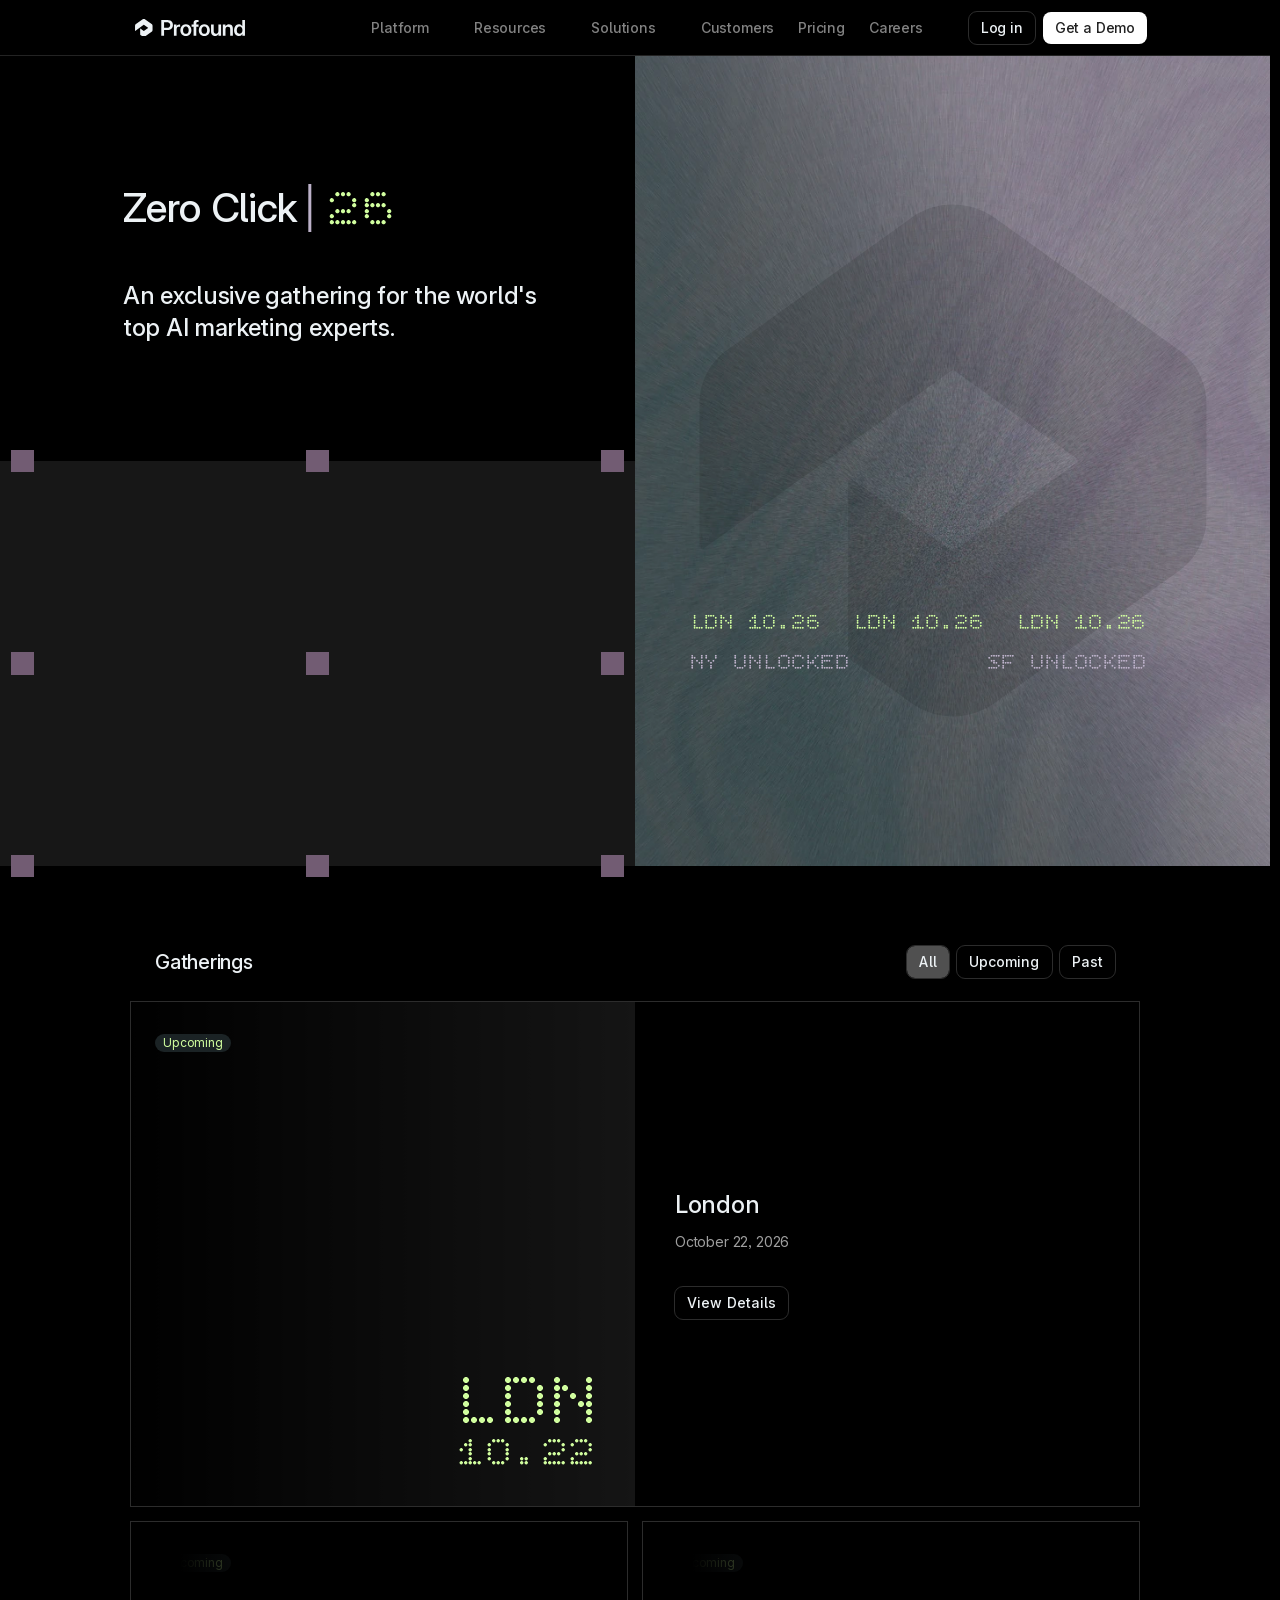
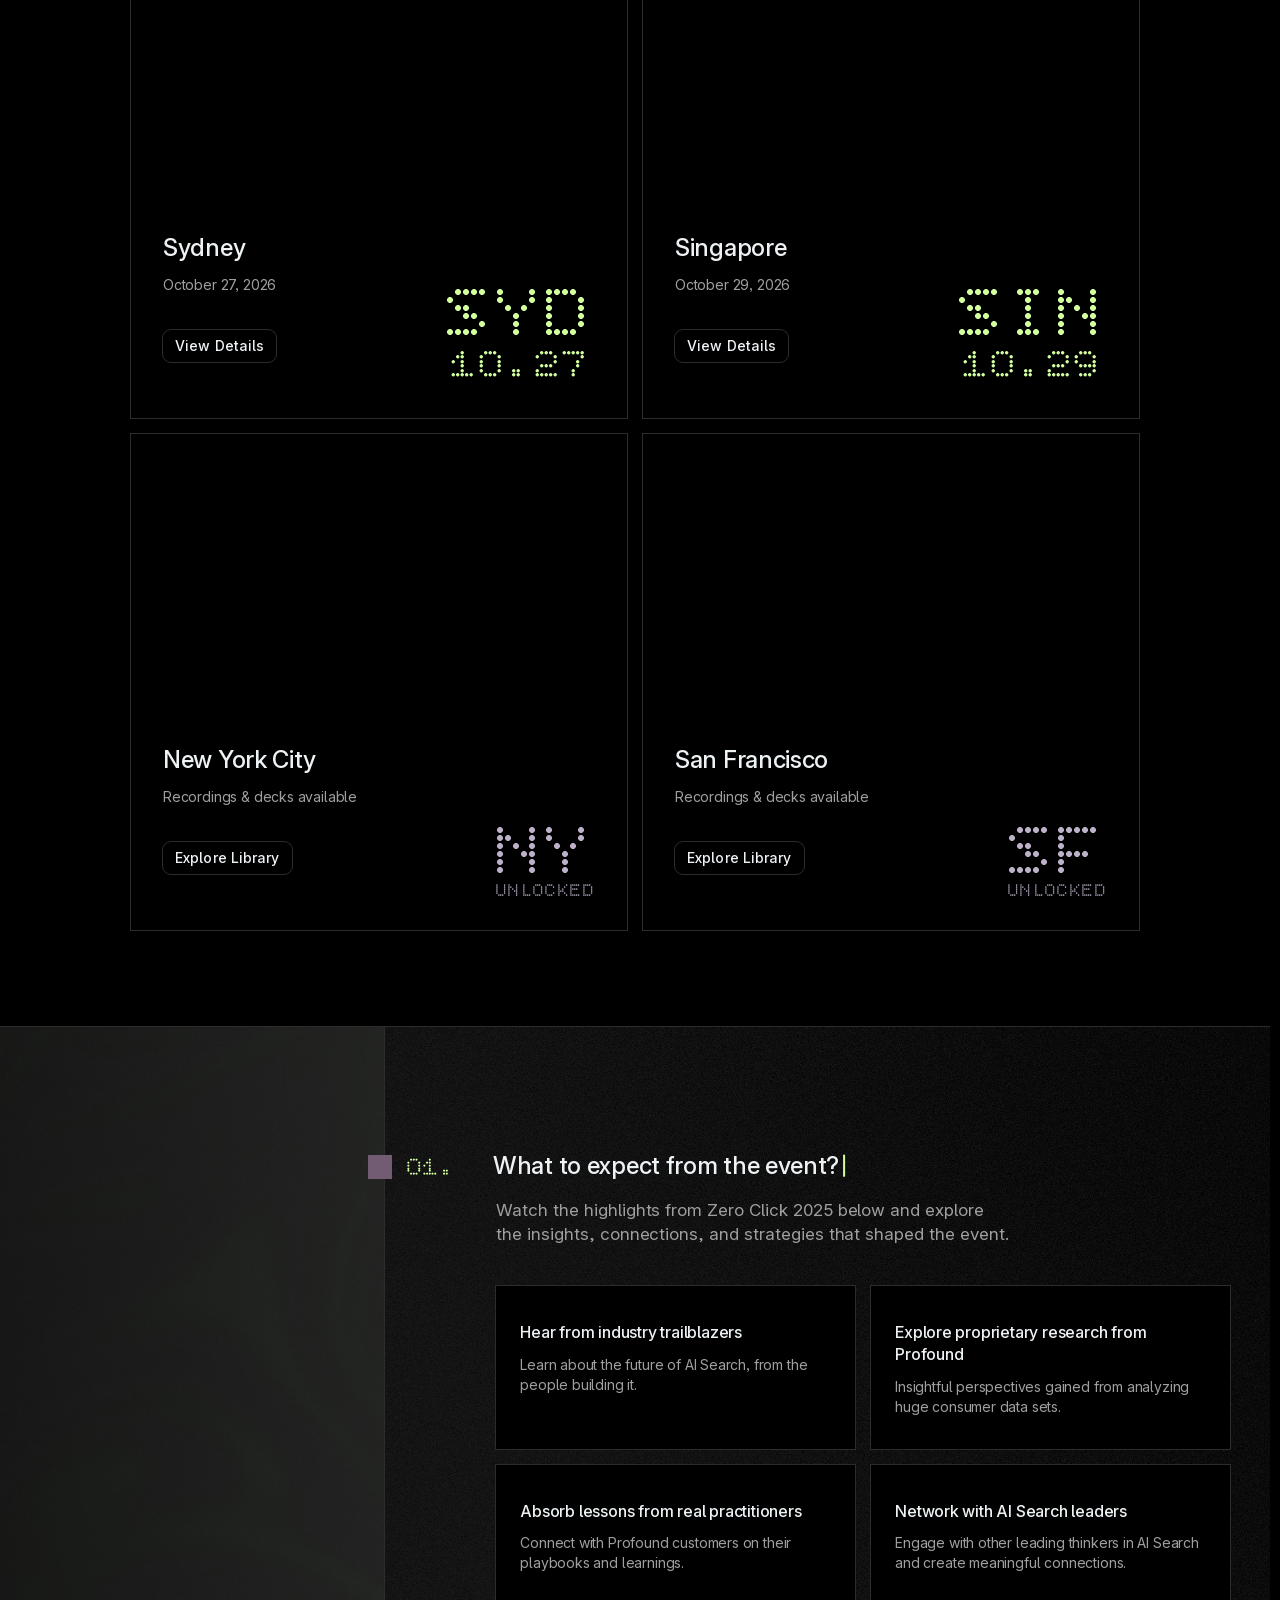
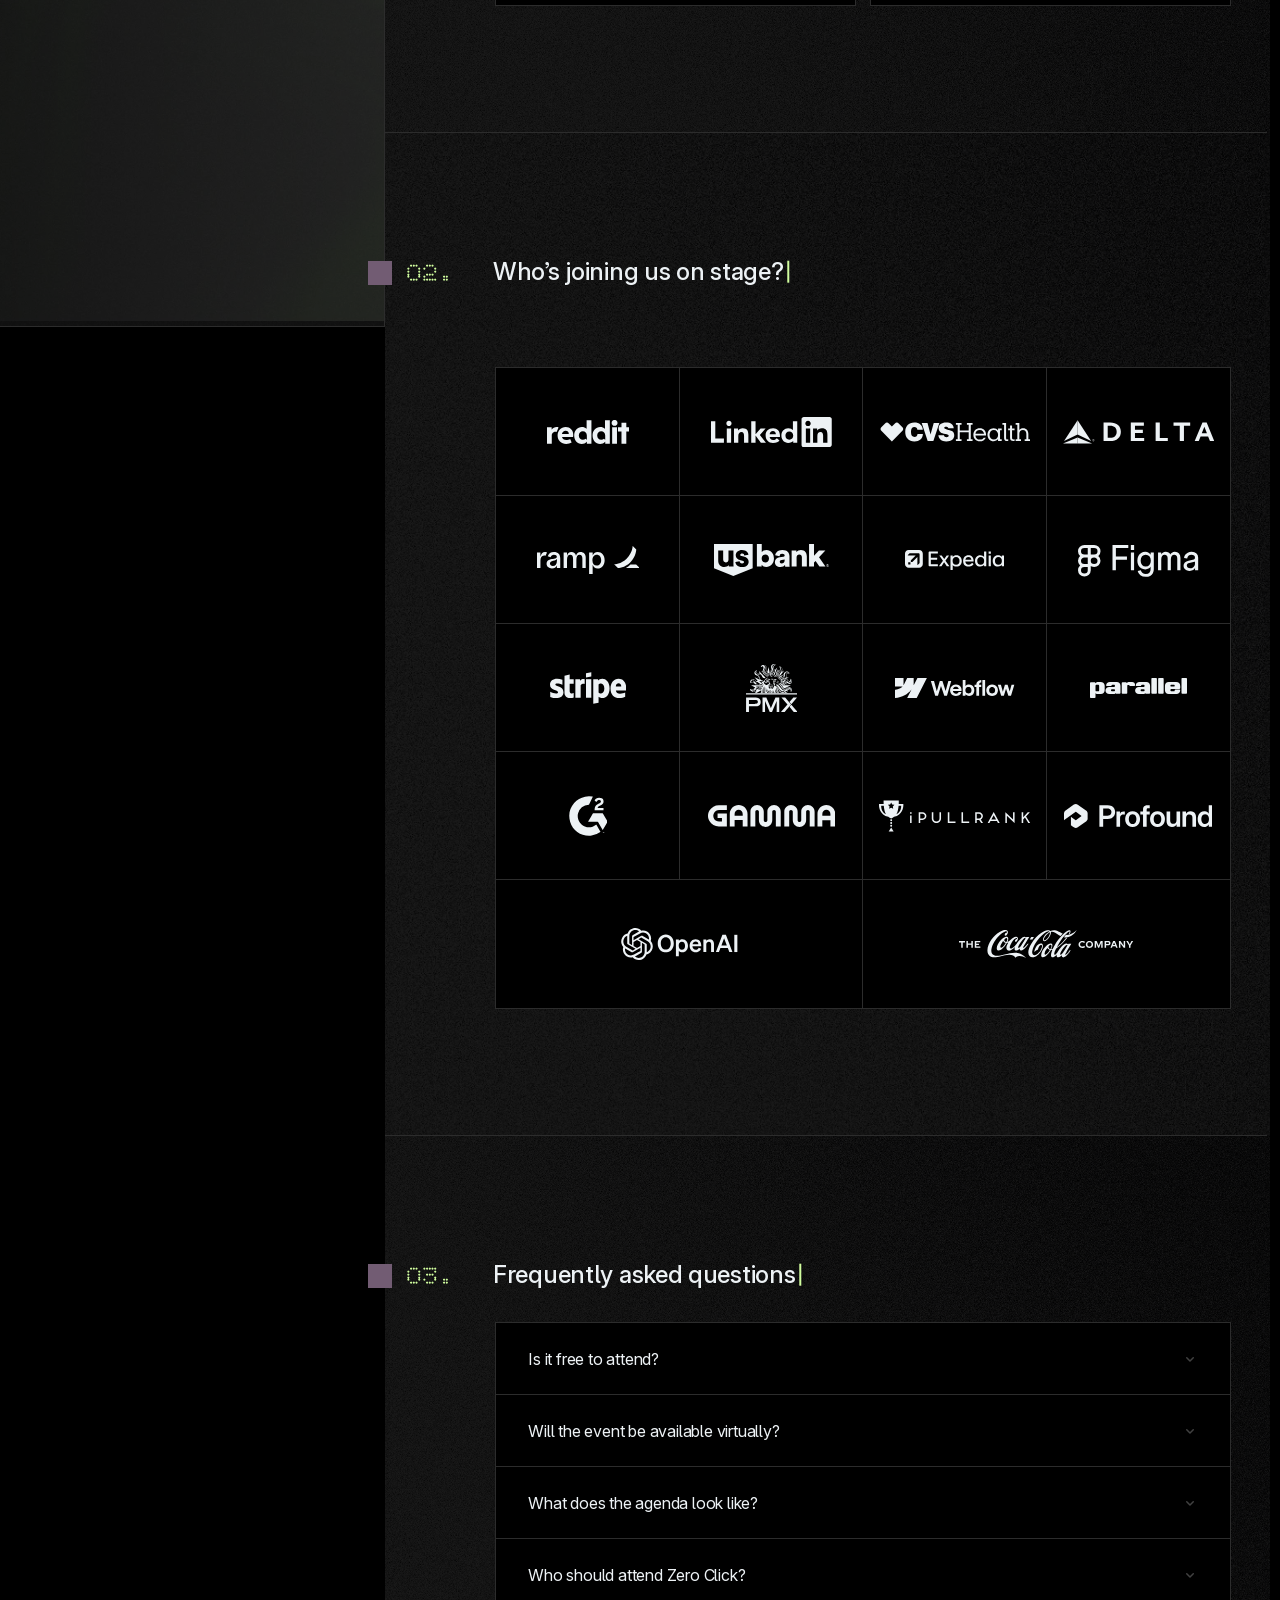
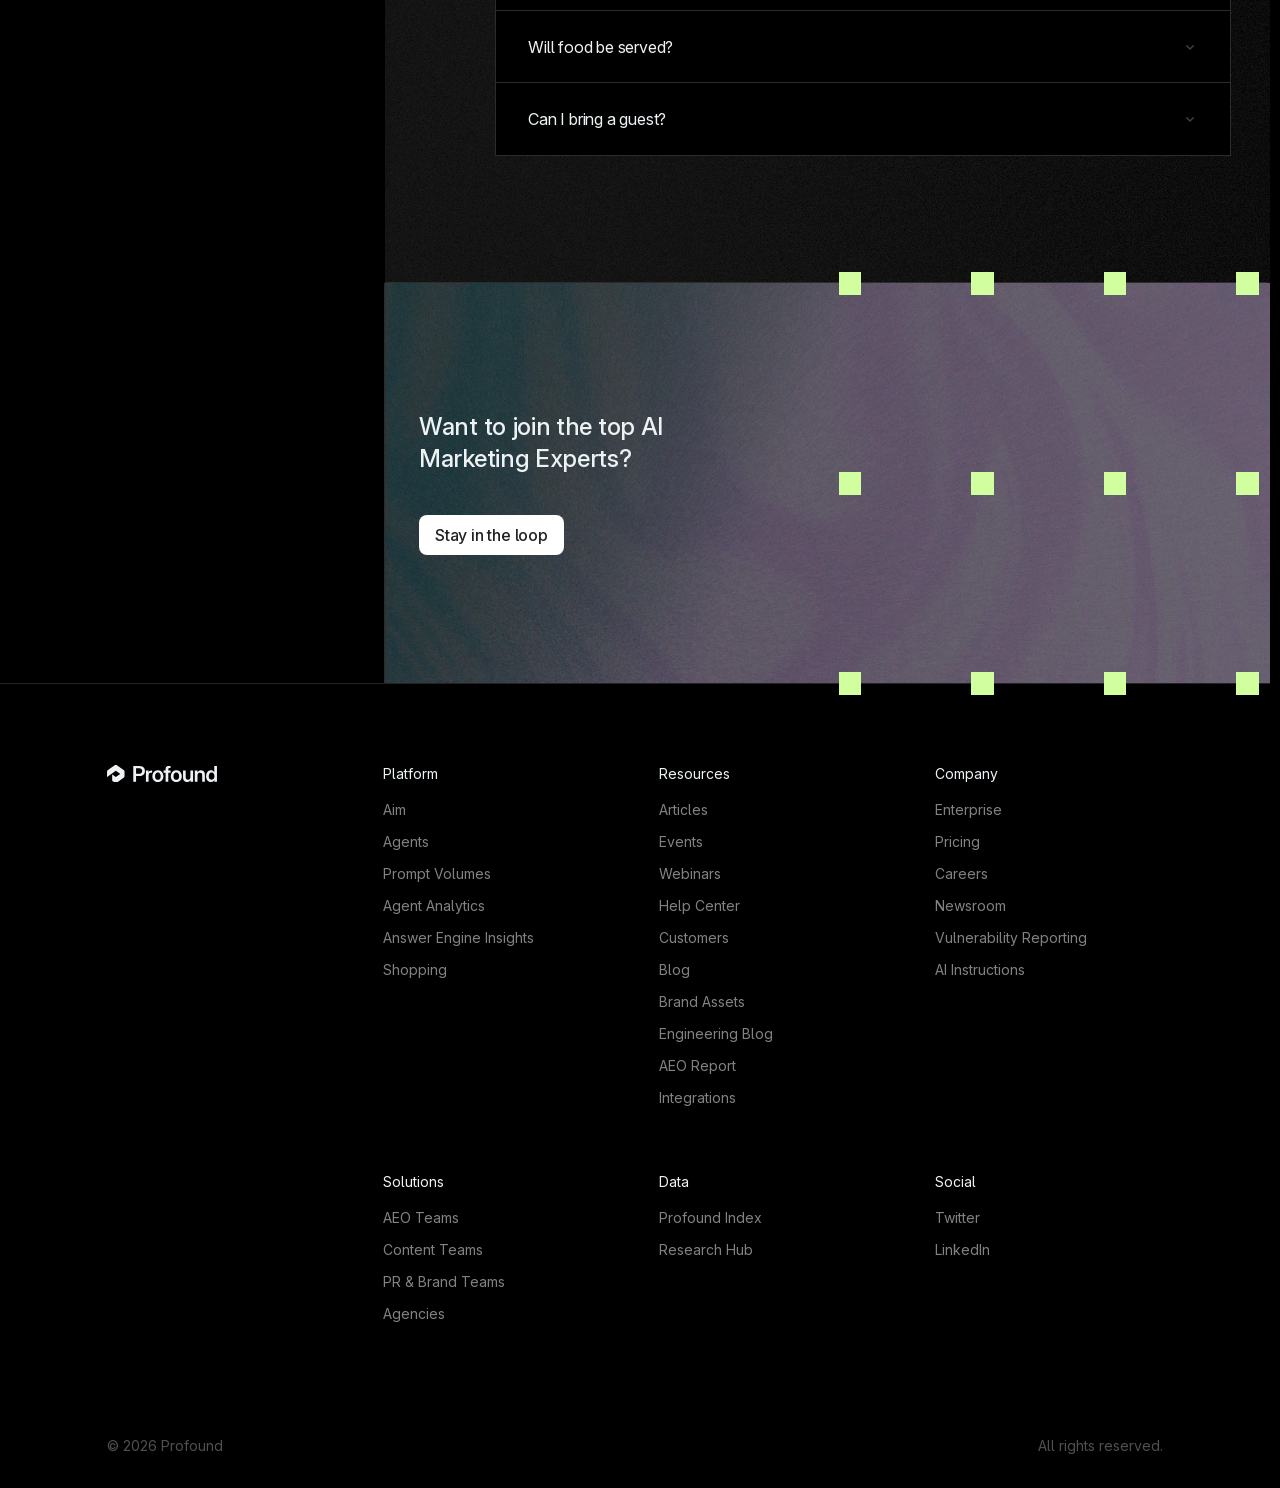
==== index.html @ 4b2eec18 "initial commit" ====
<!DOCTYPE html>
<html lang="es">
    <head>
        <meta charset="utf-8" />

        <meta name="viewport" content="width=device-width, initial-scale=1" />

        <title>Zero Click | Profound</title>

        <meta name="description" content="Zero Click is an exclusive gathering for the world's leading AI marketing experts, exploring how search, discovery and marketing are changing in the generative internet." />

        <meta name="author" content="Profound" />
        <meta name="robots" content="index, follow" />

        <link rel="canonical" href="https://www.tryprofound.com/zeroclick" />

        <!-- Open Graph -->
        <meta property="og:type" content="website" />
        <meta property="og:url" content="https://www.tryprofound.com/zeroclick" />
        <meta property="og:title" content="Zero Click | Profound" />
        <meta property="og:description" content="An exclusive gathering for the world's leading AI marketing experts, exploring the future of search, discovery and marketing." />
        <meta property="og:image" content="assets/images/og-image.jpg" />

        <!-- Twitter -->
        <meta name="twitter:card" content="summary_large_image" />
        <meta name="twitter:title" content="Zero Click | Profound" />
        <meta name="twitter:description" content="An exclusive gathering for the world's leading AI marketing experts, exploring the future of search, discovery and marketing." />
        <meta name="twitter:image" content="assets/images/og-image.jpg" />

        <!-- Google Font -->
        <link rel="preconnect" href="https://fonts.googleapis.com">
        <link rel="preconnect" href="https://fonts.gstatic.com" crossorigin>
        <link href="https://fonts.googleapis.com/css2?family=Bitcount+Grid+Single:wght@100..900&display=swap" rel="stylesheet" />

        <!-- Styles -->
        <link rel="stylesheet" href="assets/css/styles.css" />

        <!-- Favicon -->
        <link rel="icon" type="image/png" href="assets/favicon/favicon-96x96.png" sizes="96x96" />
        <link rel="icon" type="image/svg+xml" href="assets/favicon/favicon.svg" />
        <link rel="shortcut icon" href="assets/favicon/favicon.ico" />
        <link rel="apple-touch-icon" sizes="180x180" href="assets/favicon/apple-touch-icon.png" />
        <meta name="apple-mobile-web-app-title" content="Zero Click" />
        <link rel="manifest" href="assets/favicon/site.webmanifest" />
    </head>

    <body class="page-home">
        <div class="home__wrapper">
            <!-- HEADER -->
            <header class="site-header">
                <div class="container site-header__container">
                    <div class="site-header__inner">
                        <div class="site-header__logo-wrapper">
                            <a href="index.html" class="site-header__logo" aria-label="Profound logo - Go to homepage">
                                <svg class="site-header__logo-svg" viewBox="0 0 340 55" aria-hidden="true" >
                                    <path
                                        fill="currentColor"
                                        d="M4.02597e-06 36.685V21.349C-0.000526443 20.2383 0.262632 19.1433 0.767834 18.1541C1.27304 17.1649 2.00585 16.3097 2.906 15.659L22.648 1.409C23.9159 0.493342 25.44 0.000346267 27.004 0L27.066 0C28.689 0 30.259 0.508 31.567 1.452L51.251 15.659C52.1512 16.3097 52.8841 17.1648 53.3893 18.154C53.8945 19.1432 54.1576 20.2382 54.157 21.349V33.651C54.1576 34.7617 53.8943 35.8567 53.3889 36.8457C52.8835 37.8348 52.1504 38.6897 51.25 39.34L31.527 53.562C30.2318 54.4966 28.6752 54.9997 27.078 55C25.4755 55.0001 23.9135 54.4963 22.613 53.56C20.032 51.701 15.881 48.705 15.881 48.705V29.777C15.881 29.528 16.161 29.384 16.363 29.529L26.901 37.134C27.007 37.211 27.15 37.211 27.256 37.134L40.261 27.748C40.3002 27.7196 40.3322 27.6824 40.3542 27.6393C40.3763 27.5961 40.3877 27.5484 40.3877 27.5C40.3877 27.4516 40.3763 27.4039 40.3542 27.3607C40.3322 27.3176 40.3002 27.2804 40.261 27.252L27.256 17.866C27.2043 17.8287 27.1422 17.8086 27.0785 17.8086C27.0148 17.8086 26.9527 17.8287 26.901 17.866L0.482004 36.933C0.436506 36.9659 0.382798 36.9855 0.326831 36.9897C0.270864 36.9939 0.214823 36.9826 0.164915 36.9569C0.115008 36.9312 0.0731844 36.8922 0.044077 36.8442C0.0149696 36.7962 -0.000284776 36.7411 4.02597e-06 36.685Z"
                                    />
                                    <path
                                        fill="currentColor"
                                        d="M157.241 16.4419C160.648 16.442 163.629 17.2098 166.184 18.7466C168.74 20.2825 170.727 22.4227 172.147 25.1665C173.588 27.8885 174.309 31.049 174.309 34.6489C174.309 38.2489 173.588 41.4093 172.147 44.1313C170.727 46.8532 168.74 48.9821 166.184 50.5181C163.629 52.0329 160.648 52.7895 157.241 52.7896C153.857 52.7896 150.875 52.033 148.298 50.5181C145.742 48.9821 143.744 46.8532 142.303 44.1313C140.883 41.4093 140.173 38.2489 140.173 34.6489C140.173 31.049 140.883 27.8885 142.303 25.1665C143.744 22.4227 145.742 20.2825 148.298 18.7466C150.875 17.2097 153.857 16.4419 157.241 16.4419ZM214.279 16.4419C217.685 16.4419 220.667 17.2097 223.223 18.7466C225.778 20.2825 227.765 22.4227 229.185 25.1665C230.626 27.8885 231.347 31.049 231.347 34.6489C231.347 38.2489 230.626 41.4093 229.185 44.1313C227.765 46.8532 225.778 48.9821 223.223 50.5181C220.667 52.033 217.686 52.7896 214.279 52.7896C210.894 52.7895 207.913 52.0329 205.336 50.5181C202.781 48.9821 200.782 46.8532 199.341 44.1313C197.921 41.4093 197.212 38.2489 197.212 34.6489C197.212 31.049 197.921 27.8885 199.341 25.1665C200.782 22.4227 202.781 20.2825 205.336 18.7466C207.913 17.2098 210.894 16.442 214.279 16.4419ZM243.323 37.645C243.323 40.191 243.934 42.1229 245.157 43.4399C246.402 44.7568 248.116 45.4146 250.3 45.4146C251.764 45.4145 253.063 45.1189 254.199 44.5259C255.334 43.9339 256.23 43.012 256.885 41.7612C257.54 40.4873 257.868 38.8631 257.868 36.8882V17.2319H266.156V51.9995H258.032V46.5913C257.153 48.0643 256.116 49.2854 254.92 50.2554C252.91 51.8793 250.399 52.6909 247.385 52.6909C244.982 52.6909 242.853 52.1759 240.997 51.144C239.14 50.0901 237.688 48.5433 236.64 46.5024C235.591 44.4385 235.067 41.9252 235.067 38.9624V17.2319H243.323V37.645ZM340 51.9995H331.876V46.6997H331.81C331.089 48.0377 330.194 49.1581 329.124 50.0571C328.071 50.938 326.859 51.6083 325.553 52.0327C324.243 52.4717 322.834 52.6909 321.327 52.6909C318.335 52.6909 315.703 51.9343 313.432 50.4204C311.183 48.9054 309.435 46.7869 308.19 44.0649C306.967 41.344 306.356 38.1825 306.356 34.5825C306.356 31.0267 306.978 27.8884 308.223 25.1665C309.468 22.4447 311.215 20.3269 313.465 18.812C315.714 17.2981 318.313 16.5405 321.262 16.5405C322.768 16.5405 324.166 16.7485 325.455 17.1655C326.765 17.5605 327.944 18.1763 328.993 19.0103C330.041 19.8442 330.937 20.8986 331.679 22.1704H331.745V2.94385H340V51.9995ZM99.7766 2.94287C103.359 2.94287 106.449 3.58003 109.048 4.85303C111.669 6.12602 113.677 7.93771 115.075 10.2856C116.494 12.6345 117.204 15.41 117.204 18.6147C117.204 21.8417 116.483 24.629 115.042 26.978C113.6 29.326 111.558 31.1479 108.916 32.4429C106.295 33.7158 103.194 34.353 99.6125 34.353H89.7844V52.0005H81.137V2.94287H99.7766ZM136.715 16.9028C137.283 16.9028 137.785 16.913 138.222 16.936C138.681 16.958 139.074 16.9907 139.402 17.0347V24.4097C138.89 24.3406 138.376 24.2855 137.862 24.2446C137.077 24.1769 136.29 24.1442 135.503 24.146C134.215 24.146 133.035 24.4529 131.965 25.0679C130.917 25.6609 130.076 26.5611 129.443 27.7681C128.831 28.975 128.525 30.4901 128.525 32.311V51.9995H120.27V17.2319H128.231V22.9937H128.329C128.962 20.9969 129.956 19.4816 131.31 18.4497C132.686 17.4187 134.488 16.9028 136.715 16.9028ZM196.473 9.62744H193.295C191.897 9.62744 190.903 9.92311 190.314 10.5161C189.724 11.1081 189.429 12.1186 189.429 13.5454V17.2319H196.473V23.9155H189.429V51.9995H181.141V23.9155H174.917V17.2319H181.141V12.1616C181.141 10.1638 181.545 8.48445 182.353 7.12354C183.161 5.74166 184.341 4.69854 185.891 3.99658C187.464 3.29359 189.386 2.94287 191.657 2.94287H196.473V9.62744ZM290.253 16.5405C292.677 16.5406 294.817 17.0667 296.674 18.1206C298.53 19.1526 299.982 20.6891 301.031 22.731C302.079 24.771 302.603 27.285 302.603 30.271V51.9995H294.315V31.5874C294.315 29.0414 293.703 27.1085 292.48 25.7915C291.279 24.4748 289.565 23.8169 287.337 23.8169C285.896 23.8169 284.607 24.1126 283.471 24.7056C282.336 25.2986 281.429 26.2202 280.752 27.4712C280.097 28.7232 279.77 30.3473 279.77 32.3442V51.9995H271.514V17.2319H279.639V22.6157C280.509 21.1488 281.54 19.93 282.718 18.9771C284.749 17.3531 287.261 16.5405 290.253 16.5405ZM157.241 23.3892C155.473 23.3892 153.932 23.8491 152.622 24.772C151.312 25.6719 150.296 26.9669 149.575 28.6567C148.876 30.3247 148.527 32.322 148.527 34.6489C148.527 36.9759 148.876 38.9731 149.575 40.6411C150.296 42.309 151.312 43.5927 152.622 44.4927C153.932 45.3926 155.472 45.8433 157.241 45.8433C159.01 45.8432 160.54 45.3926 161.827 44.4927C163.138 43.5927 164.142 42.3089 164.841 40.6411C165.562 38.9511 165.922 36.9539 165.922 34.6489C165.922 32.322 165.562 30.3247 164.841 28.6567C164.142 26.9669 163.138 25.6719 161.827 24.772C160.54 23.8501 159.01 23.3892 157.241 23.3892ZM214.279 23.3892C212.51 23.3892 210.971 23.8492 209.66 24.772C208.35 25.672 207.334 26.9668 206.614 28.6567C205.915 30.3247 205.565 32.322 205.565 34.6489C205.565 36.9759 205.915 38.9731 206.614 40.6411C207.334 42.3091 208.35 43.5927 209.66 44.4927C210.971 45.3925 212.51 45.8432 214.279 45.8433C216.047 45.8433 217.577 45.3926 218.865 44.4927C220.175 43.5927 221.181 42.3091 221.88 40.6411C222.6 38.9511 222.961 36.9539 222.961 34.6489C222.961 32.322 222.6 30.3247 221.88 28.6567C221.181 26.9668 220.175 25.6719 218.865 24.772C217.577 23.8501 216.047 23.3892 214.279 23.3892ZM323.26 23.4224C321.578 23.4224 320.093 23.8608 318.805 24.7388C317.516 25.5947 316.511 26.857 315.791 28.5249C315.07 30.1708 314.71 32.1907 314.71 34.5825C314.71 36.9755 315.07 39.0063 315.791 40.6743C316.511 42.3421 317.516 43.6045 318.805 44.4604C320.093 45.3164 321.578 45.7437 323.26 45.7437C325.073 45.7436 326.645 45.294 327.977 44.394C329.309 43.4731 330.347 42.1782 331.089 40.5103C331.832 38.8203 332.203 36.8435 332.203 34.5825C332.203 32.3227 331.832 30.3578 331.089 28.6899C330.347 27.0219 329.309 25.7272 327.977 24.8052C326.645 23.8832 325.073 23.4224 323.26 23.4224ZM89.7844 26.9126H99.2844C101.228 26.9126 102.9 26.5833 104.298 25.9243C105.717 25.2443 106.797 24.2889 107.54 23.0601C108.304 21.8091 108.687 20.3267 108.687 18.6147C108.687 16.903 108.304 15.4427 107.54 14.2358C106.797 13.0071 105.717 12.0637 104.298 11.4038C102.9 10.7238 101.228 10.3843 99.2844 10.3843H89.7844V26.9126Z"
                                    />
                                </svg>
                            </a>
                        </div>
        
                        <nav class="site-header__nav" aria-label="Primary navigation">
                            <ul class="site-header__nav-list">
                                <li class="site-header__nav-item">
                                    <button class="site-header__nav-link site-header__nav-link--dropdown" type="button" data-nav-dropdown="platform" aria-expanded="false">
                                        Platform
                                        <svg class="site-header__chevron" viewBox="0 0 16 16" aria-hidden="true">
                                            <path d="M4.22 6.22a.75.75 0 0 1 1.06 0L8 8.94l2.72-2.72a.75.75 0 1 1 1.06 1.06l-3.25 3.25a.75.75 0 0 1-1.06 0L4.22 7.28a.75.75 0 0 1 0-1.06Z"/>
                                        </svg>
                                    </button>
                                </li>
        
                                <li class="site-header__nav-item">
                                    <button class="site-header__nav-link site-header__nav-link--dropdown" type="button" data-nav-dropdown="resources" aria-expanded="false">
                                        Resources
                                        <svg class="site-header__chevron" viewBox="0 0 16 16" aria-hidden="true">
                                            <path d="M4.22 6.22a.75.75 0 0 1 1.06 0L8 8.94l2.72-2.72a.75.75 0 1 1 1.06 1.06l-3.25 3.25a.75.75 0 0 1-1.06 0L4.22 7.28a.75.75 0 0 1 0-1.06Z"/>
                                        </svg>
                                    </button>
                                </li>
        
                                <li class="site-header__nav-item">
                                    <button class="site-header__nav-link site-header__nav-link--dropdown" type="button" data-nav-dropdown="solutions" aria-expanded="false">
                                        Solutions
                                        <svg class="site-header__chevron" viewBox="0 0 16 16" aria-hidden="true">
                                            <path d="M4.22 6.22a.75.75 0 0 1 1.06 0L8 8.94l2.72-2.72a.75.75 0 1 1 1.06 1.06l-3.25 3.25a.75.75 0 0 1-1.06 0L4.22 7.28a.75.75 0 0 1 0-1.06Z"/>
                                        </svg>
                                    </button>
                                </li>
        
                                <li>
                                    <a class="site-header__nav-link" href="https://www.tryprofound.com/customers">
                                        Customers
                                    </a>
                                </li>
        
                                <li>
                                    <a class="site-header__nav-link" href="https://www.tryprofound.com/pricing">
                                        Pricing
                                    </a>
                                </li>
        
                                <li>
                                    <a class="site-header__nav-link" href="https://www.tryprofound.com/careers">
                                        Careers
                                    </a>
                                </li>
                            </ul>
                        </nav>
        
                        <div class="site-header__actions">
                            <a class="site-header__login" href="https://platform.tryprofound.com/welcome">
                                Log in
                            </a>
        
                            <a class="site-header__demo" href="https://www.tryprofound.com/contact-sales">
                                Get a Demo
                            </a>
                        </div>
        
                        <button class="site-header__menu-toggle" type="button" aria-label="Open menu" aria-expanded="false">
                            <span></span>
                            <span></span>
                        </button>
                    </div>

                </div>
            </header>

            <!-- CONTENT -->
            <main class="site-body">
                <!-- Hero -->
                <section class="home__hero" id="Start">
                    <div class="home__hero__background">
                        <div class="home__bg-video">
                            <video autoplay muted loop playsinline preload="metadata" aria-hidden="true">
                                <source src="assets/videos/hero-bg-video-comp.mp4" type="video/mp4" media="(min-width: 640px)">
                                <source src="assets/videos/hero-bg-video-sm-comp.mp4" type="video/mp4">
                            </video>
                        </div>
                        <div class="home__hero__row home__hero__row--top">
                            <div class="home__hero__column home__hero__column__left"></div>            
                            <div class="home__hero__column home__hero__column__right"></div>
                        </div>

                        <div class="home__hero__row home__hero__row--bottom">
                            <div class="home__hero__column home__hero__column__left">
                                <div class="home__hero__video">
                                    <video class="event-hero__background-video" autoplay muted loop playsinline preload="metadata" aria-hidden="true">
                                        <source src="assets/videos/london25-web.mp4" type="video/mp4">
                                    </video>
                                </div>

                                <div class="dots-overlay dots-overlay--full dots-overlay--primary js-cursor-trigger js-modal-trigger animation--in bottom-up" data-video-url="https://www.youtube.com/embed/hwM8ZbIrz90?autoplay=1" data-cursor-id="home-video" data-cursor-text="Watch video">
                                    <div class="dots-overlay__row">
                                        <div class="dots-overlay__dot"></div>
                                        <div class="dots-overlay__dot"></div>
                                        <div class="dots-overlay__dot"></div>
                                    </div>
                                    <div class="dots-overlay__row">
                                        <div class="dots-overlay__dot"></div>
                                        <div class="dots-overlay__dot"></div>
                                        <div class="dots-overlay__dot"></div>
                                    </div>
                                    <div class="dots-overlay__row">
                                        <div class="dots-overlay__dot"></div>
                                        <div class="dots-overlay__dot"></div>
                                        <div class="dots-overlay__dot"></div>
                                    </div>
                                </div>
                            </div>
            
                            <div class="home__hero__column home__hero__column__right"></div>
                        </div>
                    </div>

                    <div class="floating-cursor js-floating-cursor" data-cursor-id="home-video" aria-hidden="true">
                        <span class="floating-cursor__tooltip">Watch video</span>
                        <span class="floating-cursor__icon">
                            <svg width="12" height="9" viewBox="0 0 12 9" fill="none" xmlns="http://www.w3.org/2000/svg">
                                <path d="M10.2112 8.91731H1.79117C1.45875 8.91779 1.133 8.82412 0.851614 8.64715C0.570226 8.47017 0.34471 8.21713 0.201168 7.91731C0.0331352 7.56157 -0.031584 7.16577 0.0143849 6.77504C0.0603538 6.3843 0.215162 6.01434 0.461168 5.70731L4.67117 0.607307C4.83638 0.416678 5.04065 0.263792 5.27012 0.15901C5.49959 0.0542284 5.74891 0 6.00117 0C6.25343 0 6.50274 0.0542284 6.73222 0.15901C6.96169 0.263792 7.16595 0.416678 7.33117 0.607307L11.5412 5.70731C11.7872 6.01434 11.942 6.3843 11.988 6.77504C12.0339 7.16577 11.9692 7.56157 11.8012 7.91731C11.6576 8.21713 11.4321 8.47017 11.1507 8.64715C10.8693 8.82412 10.5436 8.91779 10.2112 8.91731Z" fill="#1E1E1E"/>
                            </svg>
                        </span>
                    </div>
    
                    <div class="home__hero__content">
                        <div class="container">
                            <div class="home__hero__row">
                                <h1 class="sr-only" id="zero-click-index-title">Zero Click | An exclusive gathering for the world's top AI marketing experts.</h1>
                                <div class="home__hero__column home__hero__column__left">
                                    <div class="zero-click-logo" aria-label="Zero Click 26">
                                        <span class="zero-click-logo__wordmark">
                                            <span class="zero-click-logo__word">
                                                <span class="zero-click-logo__letter">Z</span>
                                                <span class="zero-click-logo__letter">e</span>
                                                <span class="zero-click-logo__letter">r</span>
                                                <span class="zero-click-logo__letter">o</span>
                                            </span>
    
                                            <span class="zero-click-logo__space">&nbsp;</span>
    
                                            <span class="zero-click-logo__word">
                                                <span class="zero-click-logo__letter">C</span>
                                                <span class="zero-click-logo__letter">l</span>
                                                <span class="zero-click-logo__letter">i</span>
                                                <span class="zero-click-logo__letter">c</span>
                                                <span class="zero-click-logo__letter">k</span>
                                            </span>
    
                                            <span class="zero-click-logo__caret"></span>
                                        </span>
    
    
                                        <span class="zero-click-logo__year">
                                            <span class="text-identity text-zc-accent js-scramble" data-text="26" data-time="1800">26</span>
                                        </span>
                                    </div>
    
                                    <p class="text-h4 text-pretty text-white animation--in blur-out">An exclusive gathering for the world's top AI marketing experts.</p>
                                </div>
                
                                <div class="home__hero__column home__hero__column__right">
                                    <div class="home__hero__events">
                                        <span class="text-identity text-zc-accent js-scramble" data-text="LDN 10.26" data-time="700">LDN 10.26</span>
                                        <span class="text-identity text-zc-accent js-scramble" data-text="LDN 10.26" data-time="900">SYD 10.27</span>
                                        <span class="text-identity text-zc-accent js-scramble" data-text="LDN 10.26" data-time="1100">SIN 10.29</span>
                                        <span class="text-identity text-zc-primary js-scramble" data-text="NY UNLOCKED" data-time="1300">NY UNLOCKED</span>
                                        <span class="text-identity text-zc-primary js-scramble" data-text="SF UNLOCKED" data-time="1500">SF UNLOCKED</span>
                                    </div>
                
                                </div>
                            </div>
                        </div>
                    </div>
                </section>
    
                <!-- Events -->
                <section class="home__events" id="Events">
                    <div class="container">
                        <div class="home__events__header">
                            <h2 class="home__events__title text-h5 text-pretty text-white">Gatherings</h2>
                            <div class="home__events__filters">
                                <ul class="home__events__filters__list">
                                    <li>
                                        <button class="home__events__filters__item button" type="button" data-filter="all" aria-pressed="true">
                                            All
                                        </button>
                                    </li>
    
                                    <li>
                                        <button class="home__events__filters__item button" type="button" data-filter="upcoming" aria-pressed="false">
                                            Upcoming
                                        </button>
                                    </li>
    
                                    <li>
                                        <button class="home__events__filters__item button" type="button" data-filter="past" aria-pressed="false">
                                            Past
                                        </button>
                                    </li>
                                </ul>
                            </div>
                        </div>
    
                        <div class="home__events__cards">
                            <ul class="home__events__list">
                                <!-- London -->
                                <li class="home__events__item" data-status="upcoming" data-location="london" data-date="2026-10-22">
                                    <div class="card--event card--event--upcoming card--event--next">
                                        <div class="card--event__background">
                                            <div class="card--event__state">
                                                <div class="pill pill--upcoming">Upcoming</div>
                                            </div>
                                            <div class="card--event__data event__data-stamp">
                                                <span class="event__data-stamp__location text-identity text-zc-accent js-scramble" data-text="LDN" data-time="700">LDN</span>
                                                <span class="event__data-stamp__date text-identity text-zc-accent js-scramble" data-text="10.22" data-time="900">10.22</span>
                                            </div>
                                        </div>
    
                                        <a href="london.html" class="card--event__content">
                                            <h3 class="card--event__title text-h4 text-pretty text-white">London</h3>
                                            <p class="card--event__date text-paragraph-small text-secondary">October 22, 2026</p>
                                            <div class="button button--outline">View Details</div>
                                        </a>
                                    </div>
                                </li>
    
                                <!-- Sydney -->
                                <li class="home__events__item" data-status="upcoming" data-location="sydney" data-date="2026-10-27">
                                    <div class="card--event card--event--upcoming">
                                        <div class="card--event__background">
                                            <div class="card--event__state">
                                                <div class="pill pill--upcoming">Upcoming</div>
                                            </div>
                                            <div class="card--event__data event__data-stamp">
                                                <span class="event__data-stamp__location text-identity text-zc-accent js-scramble" data-text="SYD" data-time="700">SYD</span>
                                                <span class="event__data-stamp__date text-identity text-zc-accent js-scramble" data-text="10.22" data-time="900">10.27</span>
                                            </div>
                                        </div>
    
                                        <a href="#events" class="card--event__content">
                                            <h3 class="card--event__title text-h4 text-pretty text-white">Sydney</h3>
                                            <p class="card--event__date text-paragraph-small text-secondary">October 27, 2026</p>
                                            <div class="button button--outline">View Details</div>
                                        </a>
                                    </div>
                                </li>
    
                                <!-- Singapore -->
                                <li class="home__events__item" data-status="upcoming" data-location="singapore" data-date="2026-10-29">
                                    <div class="card--event card--event--upcoming">
                                        <div class="card--event__background">
                                            <div class="card--event__state">
                                                <div class="pill pill--upcoming">Upcoming</div>
                                            </div>
                                            <div class="card--event__data event__data-stamp">
                                                <span class="event__data-stamp__location text-identity text-zc-accent js-scramble" data-text="SIN" data-time="700">SIN</span>
                                                <span class="event__data-stamp__date text-identity text-zc-accent js-scramble" data-text="10.22" data-time="900">10.29</span>
                                            </div>
                                        </div>
    
                                        <a href="#events" class="card--event__content">
                                            <h3 class="card--event__title text-h4 text-pretty text-white">Singapore</h3>
                                            <p class="card--event__date text-paragraph-small text-secondary">October 29, 2026</p>
                                            <div class="button button--outline">View Details</div>
                                        </a>
                                    </div>
                                </li>
    
                                <!-- New York -->
                                <li class="home__events__item" data-status="past" data-location="new-york" data-date="2026-06-11">
                                    <div class="card--event card--event--past">
                                        <div class="card--event__background">
                                            <div class="card--event__state">
                                                <div class="pill pill--past">Past</div>
                                            </div>
                                            <div class="card--event__data event__data-stamp">
                                                <span class="event__data-stamp__location text-identity text-zc-primary js-scramble" data-text="NY" data-time="700">NY</span>
                                                <span class="event__data-stamp__unlocked text-identity text-zc-primary js-scramble" data-text="UNLOCKED" data-time="900">UNLOCKED</span>
                                            </div>
                                        </div>
    
                                        <a href="ny.html" class="card--event__content">
                                            <h3 class="card--event__title text-h4 text-pretty text-white">New York City</h3>
                                            <p class="card--event__date text-paragraph-small text-secondary">Recordings & decks available</p>
                                            <div class="button button--outline">Explore Library</div>
                                        </a>
                                    </div>
                                </li>
    
                                <!-- San Francisco -->
                                <li class="home__events__item" data-status="past" data-location="san-francisco" data-date="2026-04-08">
                                    <div class="card--event card--event--past">
                                        <div class="card--event__background">
                                            <div class="card--event__state">
                                                <div class="pill pill--past">Past</div>
                                            </div>
                                            <div class="card--event__data event__data-stamp">
                                                <span class="event__data-stamp__location text-identity text-zc-primary js-scramble" data-text="SF" data-time="700">SF</span>
                                                <span class="event__data-stamp__unlocked text-identity text-zc-primary js-scramble" data-text="UNLOCKED" data-time="900">UNLOCKED</span>
                                            </div>
                                        </div>
    
                                        <a href="#events" class="card--event__content">
                                            <h3 class="card--event__title text-h4 text-pretty text-white">San Francisco</h3>
                                            <p class="card--event__date text-paragraph-small text-secondary">Recordings & decks available</p>
                                            <div href="sf.html" class="button button--outline">Explore Library</div>
                                        </a>
                                    </div>
                                </li>
                            </ul>
                        </div>
                    </div>
                </section>
    
                <!-- Information -->
                <section class="home__information" id="information">
                    <div class="home__information__background">
                        <div class="home__information__background__left">
                            <div class="home__information__video">
                                <div class="event-hero__background">
                                    <video class="event-hero__background-video" autoplay muted loop playsinline preload="metadata" aria-hidden="true">
                                        <source src="assets/videos/london25-web.mp4" type="video/mp4">
                                    </video>
                                </div>
                            </div>
                        </div>
        
                        <div class="home__information__background__right">
        
                        </div>
                    </div>
    
                    <div class="home__information__content">                        
                        <!-- What to expect -->
                        <div class="information-block information-block--home" id="what-to-expect">
                            <div class="container">
                                <div class="information-block__header">
                                    <span class="information-block__number text-identity text-zc-accent js-scramble" data-text="01." data-time="700">01.</span>
                                    <h2 class="information-block__title text-h4 text-pretty text-white js-typewriter" data-type-speed="18" data-type-delay="150">What to expect from the event?</h2>
                                </div>
    
                                <div class="information-block__body">
                                    <p class="information-block__text text-paragraph-medium text-secondary animation--in bottom-up">Watch the highlights from Zero Click 2025 below and explore the insights, connections, and strategies that shaped the event.</p>
    
                                    <ul class="information-block__list--2col">
                                        <li class="information-block__list__item animation--in bottom-up">
                                            <div class="card--information">
                                                <h3 class="card--information__title text-h6 text-white">Hear from industry trailblazers</h3>
                                                <p class="card--information__description text-paragraph-small text-secondary">Learn about the future of AI Search, from the people building it.</p>
                                            </div>
                                        </li>
                                        <li class="information-block__list__item animation--in bottom-up">
                                            <div class="card--information">
                                                <h3 class="card--information__title text-h6 text-white">Explore proprietary research from Profound</h3>
                                                <p class="card--information__description text-paragraph-small text-secondary">Insightful perspectives gained from analyzing huge consumer data sets.</p>
                                            </div>
                                        </li>
                                        <li class="information-block__list__item animation--in bottom-up">
                                            <div class="card--information">
                                                <h3 class="card--information__title text-h6 text-white">Absorb lessons from real practitioners</h3>
                                                <p class="card--information__description text-paragraph-small text-secondary">Connect with Profound customers on their playbooks and learnings.</p>
                                            </div>
                                        </li>
                                        <li class="information-block__list__item animation--in bottom-up">
                                            <div class="card--information">
                                                <h3 class="card--information__title text-h6 text-white">Network with AI Search leaders</h3>
                                                <p class="card--information__description text-paragraph-small text-secondary">Engage with other leading thinkers in AI Search and create meaningful connections.</p>
                                            </div>
                                        </li>
                                    </ul>
                                </div>
                            </div>
                        </div>

                        <!-- Who's joining -->
                        <div class="information-block information-block--home" id="who-is-joning">
                            <div class="container">
                                <div class="information-block__header">
                                    <span class="information-block__number text-identity text-zc-accent js-scramble" data-text="02." data-time="700">02.</span>
                                    <h2 class="information-block__title text-h4 text-pretty text-white js-typewriter" data-type-speed="18" data-type-delay="150">Who’s joining us on stage?</h2>
                                </div>
    
                                <div class="information-block__body">
                                    <p class="information-block__text text-paragraph-medium text-secondary animation--in bottom-up">Discover the companies that are sharing their insights.</p>
    
                                    <ul class="information-block__list information-block__list--grid animation--in bottom-up">
                                        <li class="information-block__list__item">
                                            <div class="card--logo--centered">
                                                <svg aria-label="Reddit Logo" role="img" class="card--logo--centered__logo card--logo--centered__logo--reddit" viewBox="0 0 514 149">
                                                    <path d="M71.6202 45.9198L59.6102 74.4798C58.1002 73.7198 54.5002 72.8698 51.1002 72.8698C47.7002 72.8698 44.2902 73.7198 40.9802 75.3298C34.4502 78.6398 29.6302 85.2598 29.6302 94.8098V147.11H-0.259766V45.3498H28.7802V59.6298H29.3502C36.1602 50.5498 46.5602 43.8398 60.0902 43.8398C65.0102 43.8398 69.7402 44.7898 71.6302 45.9198H71.6202Z" fill="currentColor"/>
                                                    <path d="M65.8403 96.5198C65.8403 67.1098 85.9903 43.8398 116.16 43.8398C143.49 43.8398 163.07 63.7998 163.07 91.8898C163.07 96.8098 162.6 101.44 161.56 105.89H93.0803C96.2003 116.58 105.47 124.9 119.37 124.9C127.03 124.9 137.91 122.16 143.77 117.62L153.04 139.94C144.43 145.8 131.29 148.64 119.75 148.64C87.5003 148.64 65.8403 127.83 65.8403 96.5298V96.5198ZM92.5103 87.1598H135.54C135.54 74.1098 126.65 67.1998 115.77 67.1998C103.47 67.1998 95.1503 75.1398 92.5003 87.1598H92.5103Z" fill="currentColor"/>
                                                    <path d="M419.53 -0.370117C429.56 -0.370117 437.78 7.85988 437.78 17.8799C437.78 27.8999 429.55 36.1299 419.53 36.1299C409.51 36.1299 401.28 27.8999 401.28 17.8799C401.28 7.85988 409.51 -0.370117 419.53 -0.370117ZM434.47 147.12H404.58V45.3499H434.47V147.12Z" fill="currentColor"/>
                                                    <path d="M246 1.46973L245.91 54.9997H245.34C237.11 47.1497 228.22 43.9297 216.59 43.9297C187.93 43.9297 168.92 67.0097 168.92 96.2297C168.92 125.45 186.7 148.63 215.64 148.63C227.75 148.63 239.19 144.47 246.57 135.01H247.42V147.12H275.89V1.46973H246ZM247.42 122.86H246.43L239.76 115.93C235.42 120.26 229.48 122.86 222.54 122.86C207.9 122.86 197.66 111.28 197.66 96.2597C197.66 81.2397 207.9 69.6597 222.54 69.6597C237.18 69.6597 247.42 81.2397 247.42 96.2597V122.86Z" fill="currentColor"/>
                                                    <path d="M360.15 1.46973L360.06 54.9997H359.49C351.26 47.1497 342.37 43.9297 330.74 43.9297C302.08 43.9297 283.07 67.0097 283.07 96.2297C283.07 125.45 300.85 148.63 329.79 148.63C341.9 148.63 353.34 144.47 360.72 135.01H361.57V147.12H390.04V1.46973H360.15ZM361.43 122.86H360.44L353.77 115.93C349.43 120.26 343.49 122.86 336.55 122.86C321.91 122.86 311.67 111.28 311.67 96.2597C311.67 81.2397 321.91 69.6597 336.55 69.6597C351.19 69.6597 361.43 81.2397 361.43 96.2597V122.86Z" fill="currentColor"/>
                                                    <path d="M492.44 45.3499H514.29V70.7899H492.44V147.12H462.55V70.7899H440.8V45.3499H462.55V17.6899H492.44V45.3499Z" fill="currentColor"/>
                                                </svg>
                                            </div>
                                        </li>
    
                                        <li class="information-block__list__item">
                                            <div class="card--logo--centered">
                                                <svg aria-label="LinkedIn Logo" role="img" class="card--logo--centered__logo card--logo--centered__logo--linkedin" viewBox="0 0 384 100">
                                                    <path fill-rule="evenodd" clip-rule="evenodd" d="M293.207 2.83032C289.361 2.83032 286.1 5.87489 286.1 9.62152V90.3787C286.1 94.1299 288.238 97.1699 292.084 97.1699H372.481C376.331 97.1699 380.44 94.1299 380.44 90.3787V9.62152C380.44 5.87489 377.454 2.83032 373.604 2.83032H293.207ZM306.316 14.6228C310.97 14.6228 314.739 18.3919 314.739 23.046C314.739 27.7 310.97 31.4691 306.316 31.4691C301.661 31.4691 297.892 27.7 297.892 23.046C297.892 18.3919 301.661 14.6228 306.316 14.6228ZM59.2443 14.9561C54.7834 14.9561 51.1458 18.5805 51.1458 23.0459C51.1458 27.5113 54.7834 31.1356 59.2443 31.1356C63.7098 31.1356 67.3253 27.5113 67.3253 23.0459C67.3253 18.5805 63.7098 14.9561 59.2443 14.9561ZM3.08105 16.3074V83.6928H43.5123V70.2158H16.5581V16.3074H3.08105ZM128.867 16.3074V83.6928H142.344V61.231L158.963 83.6928H174.87L155.821 59.134L173.791 38.7692H158.068L142.344 56.7387V16.3074H128.867ZM259.146 16.3074V44.1215H259.014C256.269 40.8061 251.732 38.2077 244.431 38.2077C232.639 38.2077 223.11 47.4472 223.11 61.2837C223.11 75.8075 232.779 84.2544 244.01 84.2544C252.249 84.2544 257.11 81.5841 259.909 78.3406H260.041V83.6928H272.623V16.3074H259.146ZM102.527 38.2077C95.4562 38.2077 89.7316 41.754 87.7954 45.2446H87.6553V38.7692H74.9589V83.6928H88.4359V62.1172C88.4359 55.3652 91.664 50.0001 98.4385 50.0001C104.018 50.0001 106.405 54.6007 106.405 61.2135V83.6928H119.882V58.7567C119.882 46.816 116.099 38.2077 102.527 38.2077ZM197.279 38.2077C181.929 38.2077 173.791 47.1894 173.791 60.2308C173.791 74.9118 182.774 84.2544 196.884 84.2544C207.459 84.2544 214.007 80.5737 217.188 76.4542L208.8 69.6542C206.985 72.1205 202.962 75.2697 197.104 75.2697C190.392 75.2697 187.469 70.5346 186.584 66.6622L186.513 65.2759H218.469C218.469 65.2759 218.715 63.7632 218.715 62.2313C218.715 46.9168 210.536 38.2077 197.279 38.2077ZM349.607 38.2077C363.179 38.2077 366.962 45.4099 366.962 58.7567V83.6928H353.485V61.2135C353.485 55.2386 351.098 50.0001 345.518 50.0001C338.744 50.0001 335.516 54.588 335.516 62.1172V83.6928H322.039V38.7692H334.735V45.2446H334.875C336.811 41.754 342.536 38.2077 349.607 38.2077ZM52.497 38.7692V83.6928H65.9741V38.7692H52.497ZM299.577 38.7692H313.054V83.6928H299.577V38.7692ZM196.876 47.1924C202.356 47.1924 205.836 51.9992 205.746 56.7387H186.513C186.877 52.2867 190.353 47.1924 196.876 47.1924ZM247.818 48.3155C255.532 48.3155 260.041 53.453 260.041 61.117C260.041 68.5743 255.532 74.1466 247.818 74.1466C240.114 74.1466 235.789 68.426 235.789 61.117C235.789 53.8124 240.114 48.3155 247.818 48.3155Z" fill="currentColor"/>
                                                </svg>
                                            </div>
                                        </li>
    
                                        <li class="information-block__list__item">
                                            <div class="card--logo--centered">
                                                <svg aria-label="CVS Health Logo" role="img" class="card--logo--centered__logo card--logo--centered__logo--cvs" viewBox="0 0 1024 136">
                                                    <path d="M864.361 129.884C866.63 129.884 870.186 129.403 871.961 128.753V117.752C869.698 118.233 867.761 118.395 865.98 118.395C860.154 118.395 857.404 115.327 857.404 106.263V7.41133H832.489V18.4192H843.815V106.907C843.815 121.958 849.804 129.884 864.361 129.884ZM898.014 107.076V55.9465H914.996V44.9456H898.014V23.5944H884.425V44.9456H871.48V55.9465H884.425V107.72C884.425 122.602 891.057 129.884 906.752 129.884C909.177 129.884 913.058 129.403 914.996 128.753V117.752C912.408 118.233 910.146 118.395 908.046 118.395C901.245 118.395 898.014 115.97 898.014 107.076ZM678.959 53.8467C696.754 53.8467 705.973 66.4665 707.429 80.5428H649.032C650.651 65.1727 661.001 53.8467 678.959 53.8467ZM744.801 86.8492C744.801 67.7603 756.94 54.0093 774.085 54.0093C791.399 54.0093 803.206 68.0785 803.206 86.8492C803.206 105.613 791.399 119.696 774.085 119.696C756.94 119.696 744.801 105.938 744.801 86.8492ZM958.843 117.752H947.517V80.2176C947.517 62.7477 956.418 54.0093 972.107 54.0093C986.183 54.0093 995.246 62.7477 995.246 80.2176V117.752H983.92V128.753H1020.16V117.752H1008.83V80.2176C1008.83 59.3471 996.378 42.5207 973.726 42.5207C961.919 42.5207 953.18 47.0525 947.517 54.3345V7.41133H922.603V18.4192H933.929V117.752H922.603V128.753H958.843V117.752ZM542.417 58.0533V18.7374H554.549V7.41133H516.209V18.7374H528.341V117.427H516.209V128.753H554.549V117.427H542.417V69.0541H603.247V117.427H591.115V128.753H629.455V117.427H617.323V18.7374H629.455V7.41133H591.115V18.7374H603.247V58.0533H542.417ZM719.081 106.263H705.492C700.635 114.676 691.904 119.852 679.446 119.852C660.513 119.852 650.325 108.363 649.032 91.381H721.025V85.3928C721.025 59.8349 704.686 42.5207 678.959 42.5207C653.076 42.5207 635.118 60.8035 635.118 86.8492C635.118 113.057 653.076 131.178 678.959 131.178C697.885 131.178 712.449 121.633 719.081 106.263ZM802.725 128.753H827.639V117.752H816.313V55.9465H827.639V44.9456H802.725V57.4029C795.606 48.1837 784.923 42.5207 772.303 42.5207C748.527 42.5207 730.894 61.6095 730.894 86.8492C730.894 112.089 748.527 131.178 772.303 131.178C784.923 131.178 795.606 125.515 802.725 116.295V128.753Z" fill="currentColor"/>
                                                    <path d="M47.1917 4.17964C42.5963 4.17964 38.0079 5.93298 34.4941 9.45381L9.08477 34.8632C2.08553 41.8624 2.08553 53.2521 9.11305 60.2725L80.8234 131.983L152.534 60.2725C159.554 53.2592 159.54 41.8766 152.523 34.8632L127.134 9.46795C123.621 5.94005 119.032 4.18671 114.444 4.18671C109.834 4.18671 105.232 5.95419 101.704 9.48916L80.8263 30.3738L59.9134 9.46088C56.4067 5.94005 51.8013 4.17964 47.1917 4.17964ZM283.564 7.4106H323.205L343.588 85.7172L365.427 7.4106H403.604L362.839 128.589H324.174L283.564 7.4106ZM291.814 81.5106C289.715 113.382 268.682 131.983 233.898 131.983C195.232 131.983 171.611 107.394 171.611 68.0848C171.611 28.4437 195.395 4.01703 233.092 4.01703C268.194 4.01703 288.902 21.8121 291.171 53.1955H254.118C252.986 40.9009 246.03 34.4319 233.572 34.4319C218.365 34.4319 210.765 45.5953 210.765 68.0848C210.765 90.0865 219.015 101.568 234.704 101.568C246.517 101.568 253.955 94.4486 255.093 81.5106H291.814ZM434.67 90.7298C436.614 99.7935 441.789 103.032 452.465 103.032C461.847 103.032 467.029 99.6309 467.029 94.286C467.029 86.6858 460.072 86.0425 445.671 82.3166C428.844 77.9545 418.006 74.2286 412.993 70.6653C403.604 64.0408 399.08 54.6519 399.08 42.6825C399.08 19.2245 417.518 4.01703 449.715 4.01703C480.942 4.01703 499.381 17.7681 501.488 42.2018H464.759C463.466 34.9197 458.453 31.5191 449.071 31.5191C440.821 31.5191 436.769 34.2693 436.769 39.7697C436.769 46.2458 443.083 47.377 454.734 50.4453C469.779 54.3338 481.748 56.7588 489.349 61.934C500.031 69.0534 504.881 77.7918 504.881 90.2491C504.881 116.613 485.955 131.983 450.846 131.983C418.331 131.983 399.235 116.613 396.81 90.7298H434.67Z" fill="currentColor"/>
                                                </svg>
                                            </div>
                                        </li>
    
                                        <li class="information-block__list__item">
                                            <div class="card--logo--centered">
                                                <svg aria-label="Delta Logo" role="img" class="card--logo--centered__logo card--logo--centered__logo--delta" viewBox="0 0 924 143">
                                                    <path d="M88.9844 142.154H0L88.9844 104.585V142.154Z" fill="currentColor"/>
                                                    <path d="M177.97 142.154H88.9844V104.585L177.97 142.154Z" fill="currentColor"/>
                                                    <path d="M88.9844 87.3232L6.55371 127.016L88.9844 0V87.3232Z" fill="currentColor"/>
                                                    <path d="M171.416 127.016L88.9844 87.3232V0L171.416 127.016Z" fill="currentColor"/>
                                                    <path d="M185.169 116.123C188.4 116.123 191.077 118.708 191.077 121.938C191.077 125.169 188.492 127.846 185.262 127.846C182.031 127.846 179.354 125.262 179.354 122.031C179.354 118.708 181.939 116.123 185.169 116.123ZM185.169 126.923C187.939 126.923 190.154 124.708 190.154 121.938C190.154 119.169 187.939 116.954 185.169 116.954C182.4 116.954 180.185 119.169 180.185 121.938C180.185 124.708 182.4 126.923 185.169 126.923ZM183.877 125.354H183.046V118.615H185.631C187.2 118.615 187.754 119.262 187.754 120.462C187.846 121.477 187.016 122.308 186.092 122.4L188.123 125.354H187.2L185.169 122.4H183.969L183.877 125.354ZM183.877 121.569H184.985C185.908 121.569 186.923 121.477 186.923 120.369C186.923 119.538 186.092 119.262 185.446 119.262H183.969V121.569H183.877Z" fill="currentColor"/>
                                                    <path d="M247.477 127.015H287.446C328.616 127.015 353.077 105.692 353.077 70.3383C353.077 34.9844 328.616 13.7537 287.446 13.7537H247.477V127.015ZM272.769 33.4152H287.446C314.123 33.4152 327.508 46.6152 327.508 70.3383C327.508 94.0614 314.123 107.261 287.446 107.261H272.769V33.4152Z" fill="currentColor"/>
                                                    <path d="M487.2 58.246H439.108V33.4152H493.477V13.7537H413.723V127.015H495.231V107.354H439.108V77.9075H487.2V58.246Z" fill="currentColor"/>
                                                    <path d="M590.585 13.7537H565.2V127.015H639.416V107.354H590.585V13.7537Z" fill="currentColor"/>
                                                    <path d="M674.4 33.4152H712.431V127.015H737.908V33.4152H776.031V13.7537H674.4V33.4152Z" fill="currentColor"/>
                                                    <path d="M923.077 127.015H896.585L885.508 98.6769H839.446L828.369 127.015H803.631L850.985 13.2922H876.554L923.077 127.015ZM878.308 79.6615L862.523 39.4153L846.646 79.6615H878.308Z" fill="currentColor"/>
                                                </svg>
                                            </div>
                                        </li>
    
                                        <li class="information-block__list__item">
                                            <div class="card--logo--centered">
                                                <svg aria-label="Ramp Logo" role="img" class="card--logo--centered__logo card--logo--centered__logo--ramp" viewBox="0 0 55 15">
                                                    <path d="M3.797 5.07c-1.309 0-1.951 1.182-1.951 2.761v3.956H0V3.44h1.813v2.166h.032c.387-1.332 1.159-2.408 2.35-2.408.837 0 1.19.3 1.19.3l-.833 1.719s-.266-.146-.755-.146ZM26.11 6.216v5.57H24.31V6.894c0-1.404-.43-2.148-1.527-2.148-1.137 0-1.686.94-1.686 2.745v4.295h-1.782V6.894c0-1.35-.425-2.148-1.512-2.148-1.24 0-1.718 1.114-1.718 2.745v4.295h-1.813V3.439h1.813v1.89h.016c.283-1.308 1.054-2.116 2.355-2.116 1.29 0 2.13.711 2.45 1.971.304-1.213 1.112-1.97 2.354-1.97 1.734 0 2.849 1.113 2.849 3.002ZM9.012 3.196c-1.668 0-2.76.804-3.258 2.254l1.536.573c.28-.875.864-1.374 1.755-1.374 1.002 0 1.591.453 1.591 1.147 0 .71-.469.859-1.527 1.034-1.178.194-3.979.258-3.979 2.68 0 1.419 1.158 2.486 2.896 2.486 1.307 0 2.197-.547 2.61-1.566h.015v1.357h1.798V6.652c0-2.246-1.103-3.455-3.437-3.455Zm1.67 4.66c0 1.752-.844 2.876-2.195 2.876-.954 0-1.527-.55-1.527-1.341 0-.743.589-1.259 1.718-1.471 1.156-.218 1.738-.486 2.005-1.13v1.067Zm21.823-4.643c-1.375 0-2.284.775-2.673 1.939V3.439h-1.91V15h1.894v-4.926h.016c.422 1.26 1.299 1.954 2.673 1.954 2.18 0 3.74-1.84 3.74-4.44-.002-2.583-1.56-4.375-3.74-4.375Zm-.47 7.266c-1.509 0-2.346-1.123-2.346-2.866 0-1.744.937-2.867 2.346-2.867 1.41 0 2.348 1.177 2.348 2.867s-.937 2.866-2.348 2.866ZM55 11.749v.052l-7.39.002v-.054a11.606 11.606 0 0 0 2.463-1.902h3.034L55 11.749Zm-1.831-9.866L51.296 0h-.054s.031 3.51-3.114 6.702c-3.078 3.124-6.696 3.131-6.696 3.131v.055l1.908 1.916s3.566.036 6.716-3.131c3.14-3.157 3.113-6.79 3.113-6.79Z" fill="currentColor"/>
                                                </svg>
                                            </div>
                                        </li>
    
                                        <li class="information-block__list__item">
                                            <div class="card--logo--centered">
                                                <svg aria-label="US Bank Logo" role="img" class="card--logo--centered__logo card--logo--centered__logo--usbank" viewBox="0 0 259 72" fill="currentColor">
                                                    <path d="M255.26 44.78a3.253 3.253 0 0 0-3.004 2.009 3.257 3.257 0 0 0 .709 3.543 3.253 3.253 0 0 0 5.002-.504 3.25 3.25 0 0 0 .543-1.808 3.223 3.223 0 0 0-2.004-3.002 3.218 3.218 0 0 0-1.246-.238Zm0 6a2.811 2.811 0 1 1 2.79-2.81 2.773 2.773 0 0 1-1.703 2.647 2.767 2.767 0 0 1-1.087.213v-.05Z"/>
                                                    <path d="M256.67 49.03a1 1 0 0 0-.19-.55.874.874 0 0 0-.61-.35c.181-.018.355-.076.51-.17a.797.797 0 0 0 .35-.7.894.894 0 0 0-.55-.91 2.872 2.872 0 0 0-1-.13h-1.22v3.57h.62v-1.38h.5c.239-.015.478.022.7.11.35.21.33.66.34 1.06a.593.593 0 0 0 0 .23h.58a.553.553 0 0 1-.05-.23c.02-.17.02-.26.02-.55Zm-1.52-1.08h-.57v-1.3h.54c.76 0 1 .18 1 .66 0 .48-.42.64-.97.64ZM117.97 13.54c-5 0-9 2.06-10.55 4.33V0H96.5v50.83h10.76v-4.1c1.69 2.79 5.42 4.91 10.26 4.91 10.18 0 17.36-8 17.36-19.12.01-10.92-6.36-18.98-16.91-18.98Zm-2.42 28.14c-4.32 0-8.28-3.08-8.28-9.09s4-9 8.28-9c4.28 0 8.21 2.86 8.21 9 0 6.14-3.89 9.09-8.21 9.09ZM169.82 45.19V27.41c0-7.47-4.32-14.07-16.11-14.07-10.7 0-15.54 6.89-16 12.09l9.67 2a5.86 5.86 0 0 1 6.23-5.35c3.52 0 5.35 1.83 5.35 4 0 1.24-.66 2.2-2.64 2.49l-8.57 1.32c-6 .88-10.77 4.54-10.77 11 0 5.78 4.62 11.06 12.6 11.06 4.84 0 8.35-2 10.26-5.13a17.214 17.214 0 0 0 .37 4.1h10a36.024 36.024 0 0 1-.39-5.73Zm-10.84-8.64c0 5.64-3.37 7.25-6.67 7.25-3.07 0-4.32-1.83-4.32-3.74 0-2.56 1.76-3.66 4.1-4l6.89-1.1v1.59ZM208.89 27.98v22.85h-11.13v-21c0-3.59-1.91-6.3-5.94-6.3-3.66 0-6 2.71-6 6.37v20.93h-11.14V14.41h10.77v4.18c2-3.44 6.45-5.13 10.18-5.13 9.16.01 13.26 6.53 13.26 14.52ZM225.03 0v26.66l11.06-12.23h14.44l-14.22 15.31 14.51 21.1h-13.63l-8.57-12.82-3.59 3.88v8.94H213.9V0h11.13Z"/>
                                                    <path fill-rule="evenodd" d="M0 54.5 43.5 72 87 54.5V0H0v54.5Zm57.57-15.68c.15 2.49 1.91 4.91 5.72 4.91 2.86 0 4.25-1.54 4.25-3.15 0-1.32-.88-2.42-3.59-3l-4.18-1c-7.76-1.64-10.84-6.04-10.84-11.17 0-6.66 5.86-12.09 14-12.09 10.55 0 14.22 6.6 14.58 10.85l-9.25 1.68a4.78 4.78 0 0 0-5.19-4.44c-2.13 0-4 1.25-4 3.15 0 1.54 1.25 2.42 2.86 2.71l4.84 1c7.54 1.53 11.2 6.08 11.2 11.42 0 6.23-4.76 12.31-14.5 12.31-11.43 0-15.09-7.4-15.39-11.43l9.49-1.75ZM23.35 51.64c3.66 0 7.84-1.32 9.74-4.47.013 1.226.114 2.449.3 3.66h10.69a58.448 58.448 0 0 1-.36-6.52v-29.9H32.58v20.75c0 3.66-2.34 6.22-6.08 6.22-3.96 0-5.86-2.78-5.86-6.3V14.41H9.5v23.02c0 7.76 4.98 14.21 13.85 14.21Z" clip-rule="evenodd"/>
                                                </svg>
                                            </div>
                                        </li>
    
                                        <li class="information-block__list__item">
                                            <div class="card--logo--centered">
                                                <svg aria-label="Expedia Logo" role="img" class="card--logo--centered__logo card--logo--centered__logo--expedia" viewBox="0 0 1000 202">
                                                    <path d="M248.903 15.3066C243.093 15.3066 238.415 19.982 238.415 25.7921V153.799C238.415 159.609 243.093 164.284 248.903 164.284H329.39C330.91 164.284 332.134 163.061 332.134 161.541V146.857C332.134 145.337 330.91 144.113 329.39 144.113H260.949V97.3006H322.491C324.011 97.3006 325.234 96.0767 325.234 94.5566V80.6812C325.234 79.1611 324.011 77.9379 322.491 77.9379H260.949V35.0043H329.39C330.91 35.0043 332.134 33.7811 332.134 32.261V18.0499C332.134 16.5299 330.91 15.3066 329.39 15.3066H248.903Z" fill="currentColor"/>
                                                    <path d="M520.617 52.6016C501.466 52.6016 489.574 59.1971 481.612 70.163V58.7063C481.612 57.1862 480.388 55.9623 478.868 55.9623H462.295C460.775 55.9623 459.551 57.1862 459.551 58.7063V198.453C459.551 199.973 460.775 201.197 462.295 201.197H479.155C480.675 201.197 481.899 199.973 481.899 198.453V150.645C489.285 161.281 501.256 167.577 520.617 167.577C553.178 167.577 573.453 141.805 573.453 110.056C573.453 78.306 553.597 52.6016 520.617 52.6016ZM515.888 71.0889C539.314 71.0889 550.839 88.5349 550.839 110.056C550.839 131.576 539.314 149.022 515.888 149.022C492.462 149.022 480.937 131.576 480.937 110.056C480.937 88.5349 492.462 71.0889 515.888 71.0889Z" fill="currentColor"/>
                                                    <path d="M847.641 55.9619H864.31C865.83 55.9619 867.054 57.1857 867.054 58.7057V161.54C867.054 163.06 865.83 164.284 864.31 164.284H847.641C846.121 164.284 844.897 163.06 844.897 161.54V58.7057C844.897 57.1857 846.121 55.9619 847.641 55.9619Z" fill="currentColor"/>
                                                    <path d="M847.402 15.2529H864.549C866.069 15.2529 867.293 16.4767 867.293 17.9967V35.1443C867.293 36.6644 866.069 37.8881 864.549 37.8881H847.402C845.882 37.8881 844.658 36.6644 844.658 35.1443V17.9967C844.658 16.4767 845.882 15.2529 847.402 15.2529Z" fill="currentColor"/>
                                                    <path d="M759.956 167.577C779.107 167.577 790.999 160.982 798.961 150.016V161.54C798.961 163.06 800.185 164.284 801.705 164.284H818.278C819.798 164.284 821.022 163.06 821.022 161.54V18.0507C821.022 16.5306 819.798 15.3066 818.278 15.3066H801.418C799.898 15.3066 798.674 16.5306 798.674 18.0507V70.1419C790.746 59.7768 779.317 52.6014 759.956 52.6015C727.395 52.6018 707.12 78.3734 707.12 110.123C707.12 141.872 726.975 167.577 759.956 167.577ZM764.685 149.09C741.259 149.09 729.733 131.644 729.734 110.123C729.733 88.6025 741.259 71.1565 764.685 71.1565C788.11 71.1565 799.636 88.6025 799.636 110.123C799.636 131.644 788.11 149.09 764.685 149.09Z" fill="currentColor"/>
                                                    <path d="M938.934 52.6694C905.954 52.6694 886.098 78.3737 886.098 110.123C886.098 141.873 905.954 167.577 938.934 167.577C958.085 167.577 969.977 160.981 977.939 150.015V161.54C977.939 163.06 979.163 164.284 980.683 164.284H997.256C998.776 164.284 1000 163.06 1000 161.54V110.123V58.7061C1000 57.1861 998.776 55.9621 997.256 55.9621H980.683C979.163 55.9621 977.939 57.1861 977.939 58.7061V70.2309C969.977 59.2649 958.085 52.6694 938.934 52.6694ZM943.662 71.1567C967.088 71.1567 978.614 88.6026 978.614 110.123C978.614 131.644 967.088 149.09 943.662 149.09C920.237 149.09 908.712 131.644 908.712 110.123C908.712 88.6026 920.236 71.1567 943.662 71.1567Z" fill="currentColor"/>
                                                    <path d="M349.884 55.9619C347.515 55.9619 347.091 57.8322 348.166 59.3137L383.442 107.621L344.724 160.931C343.648 162.413 344.073 164.284 346.442 164.284H365.543C367.199 164.284 368.06 163.718 368.611 162.906L394.993 123.972L422.472 162.906C423.038 163.708 423.883 164.284 425.54 164.284H445.372C447.74 164.284 448.169 162.41 447.089 160.931L408.149 107.621L443.204 59.3137C444.279 57.8323 443.854 55.9619 441.486 55.9619H422.759C421.102 55.9619 420.243 56.5279 419.691 57.3395L396.541 91.3636L372.625 57.3395C372.062 56.5354 371.214 55.9619 369.557 55.9619H349.884Z" fill="currentColor"/>
                                                    <path d="M640.337 52.6016C607.172 52.6016 587.211 76.4481 587.211 110.089C587.211 147.193 610.805 167.577 640.337 167.577C676.025 167.577 690.092 146.588 690.878 145.802C691.783 144.898 691.537 143.214 690.777 142.469L680.462 132.356C679.702 131.611 678.256 131.496 677.256 132.505C676.502 133.265 663.944 149.138 643.372 149.138C621.505 149.138 610.741 135.741 609.291 116.006H690.778C693.304 116.006 693.442 113.759 693.449 112.284C693.618 72.2159 670.333 52.6016 640.337 52.6016ZM640.409 70.0373C660.467 70.0373 668.869 82.0988 670.642 99.2796H610.084C612.465 82.4369 621.31 70.0373 640.409 70.0373Z" fill="currentColor"/>
                                                    <path d="M142.558 0C163.215 0.000134734 179.845 16.6301 179.845 37.2871V142.557C179.845 163.214 163.215 179.844 142.558 179.844H37.2871C16.63 179.844 0 163.214 0 142.557V37.2871C9.64233e-06 16.6301 16.63 9.64293e-06 37.2871 0H142.558ZM50.292 32.1982C48.6162 32.1983 47.5623 32.5833 46.6748 33.4707L28.7041 51.4424C28.3705 51.776 28.1828 52.2285 28.1826 52.7002C28.1825 53.6827 28.9794 54.4795 29.9619 54.4795H107.867L59.9727 102.373C59.0288 103.317 58.4804 103.867 58.4805 105.719V118.319C58.4805 119.082 58.8272 119.744 59.3252 120.242C59.8233 120.74 60.484 121.087 61.2471 121.087H73.8486C75.7008 121.087 76.2497 120.538 77.1934 119.595L125.088 71.7002V149.605C125.088 150.588 125.885 151.385 126.867 151.385C127.339 151.385 127.792 151.197 128.126 150.863L146.097 132.893C146.984 132.005 147.369 130.952 147.369 129.276V44.207C147.369 42.63 147.059 41.0683 146.455 39.6113C145.852 38.1544 144.967 36.8309 143.852 35.7158C142.736 34.6007 141.412 33.7158 139.955 33.1123C138.498 32.5088 136.936 32.1982 135.359 32.1982H50.292ZM35.0283 124.589C33.5824 124.589 32.4181 125.752 32.418 127.198V144.593C32.418 146.039 33.5823 147.203 35.0283 147.203H52.3145C53.7604 147.203 54.9248 146.039 54.9248 144.593V127.198C54.9247 125.752 53.7604 124.589 52.3145 124.589H35.0283Z" fill="currentColor"/>
                                                </svg>
                                            </div>
                                        </li>
    
                                        <li class="information-block__list__item">
                                            <div class="card--logo--centered">
                                                <svg aria-label="Figma Logo" role="img" class="card--logo--centered__logo card--logo--centered__logo--figma" viewBox="0 0 81 32" fill="currentColor">
                                                    <path d="M74.477 23.27q-1.175 0-2.111-.455a3.9 3.9 0 0 1-1.463-1.223q-.528-.792-.528-1.823 0-1.343.864-2.183.863-.84 2.47-1.151l2.807-.576q.84-.168 1.15-.528.313-.36.313-1.055l.287 2.806-4.03.864q-.815.168-1.27.6-.432.43-.432 1.199 0 .79.6 1.271.623.48 1.678.48.864 0 1.584-.384.743-.384 1.15-1.055a2.94 2.94 0 0 0 .433-1.583v-4.198q0-.864-.624-1.343-.6-.504-1.655-.504-1.343 0-2.063.672-.72.671-.84 1.894l-2.11-.287q.12-1.271.767-2.183a4.23 4.23 0 0 1 1.727-1.44q1.08-.503 2.567-.503 2.11 0 3.238 1.08 1.127 1.078 1.127 2.782v8.467h-2.086v-1.56q-.312.793-1.272 1.368-.935.552-2.278.552M53.367 22.91V10.943h2.087v1.343q.24-.696 1.055-1.2.816-.503 1.895-.503a4.2 4.2 0 0 1 1.943.456q.888.456 1.151 1.367.312-.84 1.152-1.32a3.74 3.74 0 0 1 1.919-.503q1.822 0 2.782 1.055.96 1.056.96 3.07v8.204h-2.135v-7.916q0-1.2-.528-1.798-.504-.624-1.487-.624-1.08 0-1.68.767-.575.744-.575 2.183v7.388h-2.134v-7.916q0-1.2-.528-1.798-.504-.624-1.487-.624-1.08 0-1.68.767-.575.744-.575 2.183v7.388zM45.207 27.228q-2.23 0-3.622-1.031-1.39-1.032-1.775-2.878l2.087-.456q.264 1.175 1.127 1.823.864.672 2.183.672 1.583 0 2.375-.816.815-.792.815-2.375v-1.895q-.36.888-1.343 1.44-.96.55-2.159.551-1.583 0-2.782-.72-1.2-.743-1.871-2.062-.672-1.32-.672-3.046 0-1.752.672-3.07.672-1.32 1.847-2.04 1.2-.743 2.806-.743 1.2 0 2.183.552 1.008.527 1.367 1.319v-1.511h2.087v11.225q0 1.585-.624 2.71a4.1 4.1 0 0 1-1.823 1.752q-1.175.6-2.878.6m-.048-6.86q1.535 0 2.447-1.079.935-1.08.935-2.854 0-1.8-.935-2.879-.936-1.08-2.447-1.08-1.535 0-2.47 1.08-.912 1.08-.912 2.879 0 1.774.935 2.854.936 1.08 2.447 1.08M35.26 22.896V10.941h2.135v11.97zm-.024-13.49V6h2.183v3.406zM23 22.91V6h2.255v16.91zm.456-7.148v-2.039h9.186v2.04zm0-7.7V6H33.53v2.063z"/>
                                                    <path fill="none" stroke="currentColor" stroke-width="2" d="M7.5 19.667v3.166C7.5 24.581 6.044 26 4.25 26S1 24.581 1 22.833s1.456-3.166 3.25-3.166m3.25 0H4.25m3.25 0v-6.334m-3.25 6.334C2.456 19.667 1 18.247 1 16.5c0-1.748 1.456-3.167 3.25-3.167m0 0H7.5m-3.25 0c-1.794 0-3.25-1.418-3.25-3.166S2.456 7 4.25 7H7.5m0 6.333V7m0 6.333h3.25M7.5 7h3.25C12.544 7 14 8.419 14 10.167s-1.456 3.166-3.25 3.166m0 0c-1.794 0-3.25 1.419-3.25 3.167s1.456 3.167 3.25 3.167S14 18.247 14 16.5c0-1.748-1.456-3.167-3.25-3.167Z"/>
                                                </svg>
                                            </div>
                                        </li>
    
                                        <li class="information-block__list__item">
                                            <div class="card--logo--centered">
                                                <svg aria-label="Stripe Logo" role="img" class="card--logo--centered__logo card--logo--centered__logo--stripe" viewBox="0 0 360 151">
                                                    <path fill-rule="evenodd" clip-rule="evenodd" d="M360 78.0002C360 52.4002 347.6 32.2002 323.9 32.2002C300.1 32.2002 285.7 52.4002 285.7 77.8002C285.7 107.9 302.7 123.1 327.1 123.1C339 123.1 348 120.4 354.8 116.6V96.6002C348 100 340.2 102.1 330.3 102.1C320.6 102.1 312 98.7002 310.9 86.9002H359.8C359.8 85.6002 360 80.4002 360 78.0002ZM310.6 68.5002C310.6 57.2002 317.5 52.5002 323.8 52.5002C329.9 52.5002 336.4 57.2002 336.4 68.5002H310.6Z" fill="currentColor"/>
                                                    <path fill-rule="evenodd" clip-rule="evenodd" d="M247.1 32.2002C237.3 32.2002 231 36.8002 227.5 40.0002L226.2 33.8002H204.2V150.4L229.2 145.1L229.3 116.8C232.9 119.4 238.2 123.1 247 123.1C264.9 123.1 281.2 108.7 281.2 77.0002C281.1 48.0002 264.6 32.2002 247.1 32.2002ZM241.1 101.1C235.2 101.1 231.7 99.0002 229.3 96.4002L229.2 59.3002C231.8 56.4002 235.4 54.4002 241.1 54.4002C250.2 54.4002 256.5 64.6002 256.5 77.7002C256.5 91.1002 250.3 101.1 241.1 101.1Z" fill="currentColor"/>
                                                    <path fill-rule="evenodd" clip-rule="evenodd" d="M169.8 26.3001L194.9 20.9001V0.600098L169.8 5.9001V26.3001Z" fill="currentColor"/>
                                                    <path d="M194.9 33.8999H169.8V121.4H194.9V33.8999Z" fill="currentColor"/>
                                                    <path fill-rule="evenodd" clip-rule="evenodd" d="M142.9 41.2999L141.3 33.8999H119.7V121.4H144.7V62.0999C150.6 54.3999 160.6 55.7999 163.7 56.8999V33.8999C160.5 32.6999 148.8 30.4999 142.9 41.2999Z" fill="currentColor"/>
                                                    <path fill-rule="evenodd" clip-rule="evenodd" d="M92.8999 12.2002L68.4999 17.4002L68.3999 97.5002C68.3999 112.3 79.4999 123.2 94.2999 123.2C102.5 123.2 108.5 121.7 111.8 119.9V99.6002C108.6 100.9 92.7999 105.5 92.7999 90.7002V55.2002H111.8V33.9002H92.7999L92.8999 12.2002Z" fill="currentColor"/>
                                                    <path fill-rule="evenodd" clip-rule="evenodd" d="M25.3 59.3002C25.3 55.4002 28.5 53.9002 33.8 53.9002C41.4 53.9002 51 56.2002 58.6 60.3002V36.8002C50.3 33.5002 42.1 32.2002 33.8 32.2002C13.5 32.2002 0 42.8002 0 60.5002C0 88.1002 38 83.7002 38 95.6002C38 100.2 34 101.7 28.4 101.7C20.1 101.7 9.5 98.3002 1.1 93.7002V117.5C10.4 121.5 19.8 123.2 28.4 123.2C49.2 123.2 63.5 112.9 63.5 95.0002C63.4 65.2002 25.3 70.5002 25.3 59.3002Z" fill="currentColor"/>
                                                </svg>
                                            </div>
                                        </li>
    
                                        <li class="information-block__list__item">
                                            <div class="card--logo--centered">
                                                <svg aria-label="PMX Logo" role="img" class="card--logo--centered__logo card--logo--centered__logo--pmx" viewBox="0 0 629 586">
                                                    <path d="M433.014 408.145C447.645 407.859 462.948 408.08 477.608 408.103C485.056 416.191 493.543 426.622 500.814 435.098L551.024 493.692C547.597 498.067 542.681 503.498 538.979 507.838L516.088 534.658C501.733 551.394 486.855 569.47 472.248 585.811C470.737 586.101 460.9 585.972 458.78 585.97L427.463 585.945C429.94 582.506 434.217 577.786 437.042 574.492L506.319 493.723C481.76 465.702 457.164 436.522 433.014 408.145Z" fill="currentColor"/>
                                                    <path d="M553.086 497.079C556.625 500.792 560.935 506.102 564.339 510.075L584.74 533.902C599.098 550.65 615.168 568.613 628.983 585.608L606.787 585.639L584.219 585.64C578.563 579.778 571.134 570.5 565.61 564.044L530.86 523.385C532.459 520.911 536.617 516.294 538.688 513.877L553.086 497.079Z" fill="currentColor"/>
                                                    <path d="M578.638 408.091C593.534 408.036 608.434 408.057 623.33 408.151C616.865 415.087 608.991 424.89 602.611 432.35L563.339 478.302L553.1 490.041C546.052 482.323 537.538 472.2 530.834 464.129C534.432 459.109 542.722 450.005 546.916 445.113L578.638 408.091Z" fill="currentColor"/>
                                                    <path d="M359.896 408.005C374.901 408.311 390.811 408.046 405.889 408.052L405.882 586L374.809 585.992C374.402 550.837 374.793 514.823 374.793 479.601C374.802 470.648 375.081 459.713 374.563 450.986C372.411 456.886 369.209 463.969 366.736 469.819L352.206 504.097C340.797 531.083 329.348 559.33 317.505 585.997L289.895 585.972L232.741 451.588L232.579 585.995L201.621 585.998C201.282 566.139 201.595 545.312 201.594 525.388L201.608 408L248.438 408.079C251.298 415.739 255.484 425.027 258.695 432.656L278.093 478.711L294.293 517.127C297.203 524.029 300.556 532.644 303.816 539.246C304.9 535.831 308.474 528.031 310.009 524.428L322.629 494.909L359.896 408.005Z" fill="currentColor"/>
                                                    <path fill-rule="evenodd" clip-rule="evenodd" d="M77.2486 408.142C120.572 408.13 179.225 402.551 179.406 462.521C179.537 505.783 148.553 516.756 110.53 516.883L36.0646 516.86L36.06 586L1 585.991L1.01828 408.11L77.2486 408.142ZM124.954 439.518C112.993 437.741 100.819 438.195 88.7163 438.193L36.0623 438.207L36.0714 486.992L90.5337 487.003C103.195 487.001 128.468 489.026 137.956 480.235C143.268 474.841 144.049 470.324 144.338 463.08C144.873 449.691 138.065 441.482 124.954 439.518Z" fill="currentColor"/>
                                                    <path d="M0 357H628V371H0V357Z" fill="currentColor"/>
                                                    <g clip-path="url(#clip0_24811_3964)">
                                                    <path d="M366.473 127.882C361.651 141.247 348.011 145.013 341.305 156.495C344.796 156.77 364.866 152.223 372.076 139.915C379.287 127.882 372.076 93.1149 394.811 84.5265C418.371 75.7085 443.218 62.3436 415.156 33.9605C458.236 44.9372 433.895 90.6808 428.797 97.3862C423.974 103.816 408.175 116.125 408.175 136.424C408.175 151.397 394.811 168.252 384.385 170.411C395.362 174.957 411.941 149.56 411.941 149.56L465.447 80.2553L434.675 96.3298C434.675 96.3298 443.218 89.1193 443.218 64.7778C443.218 30.516 406.568 24.3617 406.843 35.0628C407.119 41.9978 419.428 47.0957 419.703 58.6235C419.979 70.1053 403.904 76.8107 391.09 80.5768L385.487 61.5169V82.9191C364.866 93.3446 371.847 113.69 366.473 127.882Z" fill="currentColor"/>
                                                    <path d="M451.532 169.354C421.817 157.046 404.181 185.429 404.181 193.696C411.391 190.205 423.195 177.392 427.741 174.452C435.503 169.079 448.087 172.294 451.532 169.354Z" fill="currentColor"/>
                                                    <path d="M381.447 211.883C383.605 216.705 392.423 206.004 405.788 210C399.404 205.729 380.115 205.729 381.447 211.883Z" fill="currentColor"/>
                                                    <path d="M479.639 154.336C473.485 183.5 418.648 161.822 419.153 203.57C430.681 182.995 484.462 184.832 479.639 154.336Z" fill="currentColor"/>
                                                    <path d="M402.343 417.867C390.861 397.797 381.722 353.661 367.852 347.231C380.941 367.026 380.941 399.955 396.189 421.082C408.497 437.662 427.511 434.171 437.661 450.246C435.227 433.115 412.769 436.33 402.343 417.867Z" fill="currentColor"/>
                                                    <path d="M389.483 98.4425C372.352 123.84 395.086 149.789 359.263 158.653C401.791 159.204 379.884 122.784 395.132 102.209C410.655 81.3575 428.291 89.1193 433.941 65.0074C424.801 84.5265 399.128 83.9754 389.483 98.4425Z" fill="currentColor"/>
                                                    <path d="M325.553 64.1807C335.473 95.2276 303.094 103.494 300.385 124.116C298.272 99.2232 329.273 87.4659 325.553 64.1807ZM292.898 69.2786L302.819 94.952C302.819 94.952 293.725 105.378 293.725 124.116C293.725 160.766 323.67 164.256 321.833 149.514C300.706 159.158 299.604 128.663 305.253 121.957C305.253 121.957 301.487 138.032 315.678 143.911C296.664 112.588 333.866 100.831 333.866 75.7085C333.866 54.8575 321.006 48.1521 321.557 29.1382C321.833 6.12857 355.819 0.249866 356.049 9.06791C356.324 15.4977 331.431 16.0029 331.156 39.8392C330.605 62.0221 355.497 67.3956 354.946 89.0733C354.395 103.265 329.273 116.354 345.026 142.854L381.125 41.4467L353.568 72.4936C344.75 61.5169 337.769 60.4606 337.769 40.6659C337.769 20.8712 359.723 17.9319 359.723 8.83827C359.723 1.35212 348.746 0.295794 340.709 0.02023C328.125 -0.530898 306.217 10.1702 306.217 33.1798C306.217 56.1893 321.741 67.6712 306.217 89.3489L292.898 69.2786Z" fill="currentColor"/>
                                                    <path d="M373.684 187.542C368.862 195.303 360.595 184.602 354.165 184.602C344.52 184.602 340.524 188.598 334.37 191.537C327.435 195.028 320.73 191.813 323.393 187.542C318.02 187.542 314.575 180.836 323.669 173.074C307.595 174.957 310.029 196.635 322.337 196.635C334.37 196.635 336.253 191.032 345.347 191.032C354.44 191.032 357.931 197.186 365.141 197.186C372.352 197.416 376.899 192.088 373.684 187.542Z" fill="currentColor"/>
                                                    <path d="M472.933 314.347C488.457 314.071 500.49 298.823 509.308 293.22C496.724 296.16 490.294 307.136 472.933 307.687C444.596 308.239 429.853 228.509 381.951 244.813C431.736 248.809 430.405 315.403 472.933 314.347Z" fill="currentColor"/>
                                                    <path d="M467.054 126.274C472.152 135.093 456.629 151.167 456.629 151.167C460.624 152.775 460.395 158.378 455.572 159.985C446.479 162.649 439.268 152.499 427.465 155.438C429.899 151.121 454.241 152.223 467.054 126.274ZM413.824 153.555C405.282 162.924 405.787 170.411 393.203 178.448C409.783 185.659 410.058 163.751 426.638 158.929C437.89 155.714 446.433 169.354 462.507 161.868C478.582 154.658 472.933 124.667 480.695 111.578C488.456 98.4885 510.134 86.1799 525.382 112.634C525.382 112.634 499.709 87.2362 487.4 117.456C495.943 110.521 508.251 108.363 508.251 115.068C501.821 117.227 490.845 121.222 490.615 144.783C490.339 172.34 479.133 178.218 470.545 184.097C457.961 192.41 429.072 191.859 422.367 210.597L523.223 165.634H492.452C496.448 143.176 487.63 109.465 529.929 117.227C535.027 105.975 499.984 70.1513 469.443 111.073L466.503 100.647C460.395 155.438 431.507 134.312 413.824 153.555Z" fill="currentColor"/>
                                                    <path d="M388.428 194.477C381.493 193.696 377.175 198.472 378.278 200.355C380.115 203.57 382.779 197.416 388.428 194.477Z" fill="currentColor"/>
                                                    <path d="M371.297 227.131C372.353 233.285 383.329 220.425 404.456 229.519C397.245 218.818 369.689 218.037 371.297 227.131Z" fill="currentColor"/>
                                                    <path d="M331.156 271.543C328.492 273.426 322.338 275.309 317.24 278.478C316.689 279.258 315.908 282.244 314.852 283.024C319.904 284.356 330.88 276.87 331.156 271.543Z" fill="currentColor"/>
                                                    <path d="M340.525 146.574C330.88 136.93 335.152 119.799 335.152 119.799C335.152 119.799 319.904 139.088 340.525 146.574Z" fill="currentColor"/>
                                                    <path d="M406.063 109.695C417.315 93.1149 427.741 96.0543 433.068 78.1426C425.307 92.3342 408.451 95.2735 400.689 106.755C387.049 127.101 402.848 156.495 374.189 164.807C410.334 165.864 392.974 124.391 406.063 109.695Z" fill="currentColor"/>
                                                    <path d="M337.585 204.672C338.137 206.004 340.525 214.822 344.015 218.588C337.585 220.977 330.099 210.276 337.585 204.672ZM349.894 216.705C349.343 211.102 344.52 202.009 344.015 200.906C354.441 198.748 357.931 213.766 349.894 216.705ZM341.076 197.691C323.669 201.182 329.594 222.309 331.431 224.972C338.917 220.701 358.207 219.874 366.474 207.841C357.656 203.846 348.838 196.36 341.076 197.691Z" fill="currentColor"/>
                                                    <path d="M335.197 278.753C334.646 280.085 331.201 281.417 323.945 284.127C322.888 285.734 320.73 288.398 318.571 289.73C327.16 292.118 336.759 283.576 335.197 278.753Z" fill="currentColor"/>
                                                    <path d="M328.492 146.574C307.365 111.807 357.104 103.77 342.959 74.8818C344.52 97.3862 296.94 120.625 328.492 146.574Z" fill="currentColor"/>
                                                    <path d="M543.57 305.529C530.481 292.164 513.35 304.748 502.649 318.618C501.041 320.501 500.766 319.399 501.317 317.837C509.63 296.16 535.027 286.79 545.728 305.804C546.28 306.585 545.453 307.136 543.57 305.529ZM459.569 380.436C458.237 373.731 444.596 372.95 448.592 369.46C452.634 365.694 463.059 374.787 459.569 380.436ZM367.301 287.847C386.039 303.921 371.067 327.987 381.217 345.348C361.147 322.614 377.726 313.015 367.301 287.847ZM364.867 426.961C368.082 439.82 351.226 452.359 354.717 470.041C358.207 488.228 379.609 490.386 370.791 506.966C376.165 490.111 349.665 495.209 341.076 482.074C332.258 468.709 344.842 460.396 343.464 440.601C342.408 420.531 324.451 421.863 320.179 394.582C316.413 370.516 337.035 347.231 322.568 321.557C348.241 343.235 311.086 388.979 336.759 408.222C318.021 380.115 349.068 347.736 333.544 316.184C353.063 332.259 333.544 380.115 341.306 395.087C348.562 409.83 361.376 414.147 364.867 426.961ZM362.984 511.513C369.689 493.326 343.97 510.457 339.193 487.171C346.679 500.536 378.002 490.937 362.984 511.513ZM310.81 326.655C337.035 356.876 301.992 374.833 319.904 414.147C293.725 378.829 328.768 362.249 310.81 326.655ZM307.871 345.118C306.263 333.636 291.567 324.267 295.287 320.777C299.053 317.286 308.698 331.753 307.871 345.118ZM298.272 370.516C292.118 386.315 276.594 392.469 272.323 411.713C265.618 442.76 286.239 468.158 250.094 487.677C250.094 487.677 259.463 474.817 259.463 462.003C259.463 443.816 248.487 430.681 248.487 411.988C248.487 388.428 278.983 383.376 278.983 361.974C278.983 340.571 259.188 327.482 261.071 308.193C266.95 324.267 287.847 341.903 287.847 361.698C287.847 381.217 259.739 391.137 256.019 409.325C252.023 427.512 265.388 442.484 265.112 453.185C268.052 441.428 260.841 424.572 264.332 410.381C269.154 391.137 286.285 382.825 291.107 366.52C295.93 350.216 289.5 338.688 278.018 318.894C299.053 333.59 303.875 356.876 298.272 370.516ZM234.571 488.503C234.571 488.503 247.936 482.9 247.936 462.003C247.936 441.152 234.295 430.956 234.295 411.437C234.295 378.278 266.123 383.605 266.123 364.637C266.123 345.899 238.566 340.847 245.777 292.945C245.777 333.866 274.114 342.684 274.114 363.857C274.114 384.983 241.23 384.708 241.23 411.483C241.23 436.1 255.146 441.428 255.146 461.774C255.468 484.508 239.669 489.33 234.571 488.503ZM213.995 382.273C174.13 416.535 142.578 396.465 135.322 408.773C135.322 408.773 142.532 409.049 144.415 416.26L151.902 414.377C144.415 419.199 143.359 452.634 135.046 449.97C148.687 429.349 119.523 416.26 132.107 405.007C146.023 392.148 178.677 413.045 199.253 375.292C212.618 350.951 184.786 303.324 232.183 268.006C226.809 273.104 201.411 295.012 209.173 355.498C217.21 342.409 210.229 292.899 233.79 274.987C215.052 297.721 229.243 340.801 208.117 376.119C236.729 355.498 222.813 299.329 237.005 284.081C227.085 302.314 249.313 352.053 213.995 382.273ZM124.345 454.793C117.135 455.573 112.588 451.027 111.761 446.48C110.154 437.111 119.523 434.171 120.855 435.228C122.187 436.284 121.911 437.891 121.13 438.994C120.35 440.05 120.855 441.382 121.911 441.933C122.967 442.484 129.673 441.152 131.831 428.017C139.318 443.035 131.326 453.736 124.345 454.793ZM160.995 376.67C177.07 373.18 183.178 360.366 190.159 344.016C190.71 353.11 185.888 374.512 165.266 381.722C145.472 388.428 130.499 407.947 125.126 400.185C119.523 392.194 144.967 380.436 160.995 376.67ZM180.285 390.862C171.742 395.96 161.041 397.016 158.331 393.25C155.392 389.254 166.093 386.039 174.911 380.942C182.673 376.395 188.827 368.082 192.318 371.848C196.038 375.614 189.103 385.488 180.285 390.862ZM116.583 304.978C127.009 280.361 143.864 297.216 160.444 302.819C177.024 308.422 191.767 297.997 201.365 286.239C175.738 344.016 138.537 285.183 116.583 304.978ZM116.583 330.376C106.939 337.862 82.8728 345.348 83.1484 329.319C108.546 334.142 114.195 298.272 136.929 308.973C131.051 309.8 125.953 322.889 116.583 330.376ZM53.4793 316.46C66.5686 297.216 76.4889 323.67 98.1666 308.973C105.377 320.226 87.7411 327.436 77.5452 321.006C67.1197 314.898 58.8069 314.622 53.4793 316.46ZM177.345 278.753C194.476 278.753 204.626 273.15 208.897 268.833C207.29 281.141 194.201 285.413 177.575 285.413C160.995 285.413 145.472 266.95 132.888 279.258C155.346 276.595 158.561 300.109 183.729 292.348C162.052 315.633 146.023 274.436 121.13 286.469C133.439 256.295 160.214 278.753 177.345 278.753ZM211.837 258.959C216.659 264.332 186.439 277.972 171.421 272.875C196.313 273.15 207.014 253.631 211.837 258.959ZM284.861 255.468C280.866 256.8 279.258 261.898 284.586 265.894C286.469 267.501 289.408 268.833 293.404 269.889C293.679 269.889 294.184 270.165 294.736 270.165C290.74 270.716 282.427 269.384 278.431 265.067C277.1 263.735 276.273 261.852 276.273 259.693C275.997 255.147 279.763 253.264 282.427 253.539C283.805 253.355 284.861 254.136 284.861 255.468ZM300.109 279.58C301.992 283.346 297.445 295.884 293.404 296.986C289.638 298.043 278.156 296.206 275.492 288.444C286.469 291.383 287.249 287.112 287.249 287.112C287.249 287.112 277.329 287.388 273.333 280.407C281.095 283.07 284.815 280.407 284.815 280.407C284.815 280.407 269.567 274.528 269.292 271.037C284.08 271.818 300.109 279.58 300.109 279.58ZM304.931 301.212C311.866 301.212 325.002 300.936 325.277 300.936C327.16 300.936 327.665 301.487 327.665 301.992C327.665 302.773 326.885 303.6 325.277 303.875C325.277 303.875 312.418 306.815 304.931 306.539C297.445 306.815 284.586 303.875 284.31 303.875C282.978 303.6 281.922 302.819 282.152 301.992C282.152 301.717 282.703 300.936 284.54 300.936C284.861 300.706 297.996 301.212 304.931 301.212ZM121.957 243.435C120.625 234.342 166.92 227.361 167.149 240.496C167.701 252.253 123.564 253.631 121.957 243.435ZM102.943 214.822C99.7281 210.827 97.0644 207.061 93.8494 206.004C89.5782 204.672 84.7558 204.672 80.4846 204.948C75.157 205.224 70.5643 205.499 69.2324 202.009C68.4516 199.85 69.2324 197.737 71.8962 195.579C74.8355 193.42 78.8312 192.088 82.8728 191.813C87.6952 191.537 91.6909 192.594 94.3546 195.028C97.0184 197.416 98.1207 197.416 98.3503 197.416C98.9014 197.14 98.9014 195.533 98.9014 194.477C98.9014 193.696 98.6259 193.145 99.177 193.145C106.663 194.477 110.154 198.748 113.874 203.57C120.028 211.056 129.948 222.814 153.463 218.542C147.63 239.945 113.644 233.561 102.943 214.822ZM93.8494 223.089C73.2281 211.837 54.8112 225.248 54.8112 225.248C61.241 204.672 99.2229 203.065 93.8494 223.089ZM130.224 84.5265C123.519 96.0084 124.85 117.456 151.626 123.565C106.709 133.485 108.041 82.6435 130.224 84.5265ZM496.494 213.766C508.252 218.864 472.153 253.907 460.901 252.575C484.186 245.869 485.012 208.668 496.494 213.766ZM546.28 288.674C519.779 272.599 496.77 295.609 478.077 291.888L548.163 260.566H445.653L441.887 253.631C460.35 261.944 473.714 254.182 482.532 245.594L511.696 249.865L487.63 240.496C493.234 234.617 498.056 229.795 504.21 232.183C512.753 235.398 517.851 243.16 532.823 243.16C558.221 243.435 576.683 198.472 542.973 178.953C545.361 211.056 530.389 212.664 504.715 195.533L513.533 181.066L500.169 192.823C475.276 181.847 463.243 203.8 452.542 211.01C442.116 218.221 432.472 203.8 419.612 220.931C438.626 214.776 448.5 232.964 460.809 220.931C455.711 253.034 437.018 211.01 418.785 227.085C434.86 228.141 443.127 242.608 455.986 242.608C479.547 242.608 458.65 197.416 491.58 197.416L485.977 193.925C504.715 192.042 505.496 210.781 533.879 211.332C536.819 215.603 526.669 215.879 519.182 213.49C518.126 219.369 557.715 233.01 548.071 188.093C560.655 194.798 557.715 223.135 546.188 233.836C544.029 235.995 541.916 237.051 540.309 234.617C537.094 229.795 545.407 229.795 547.52 222.584C538.702 230.346 523.454 229.519 513.258 220.196C503.108 210.551 487.584 199.069 480.879 219.14C474.174 239.21 468.846 248.579 456.538 248.855C439.682 249.13 422.046 221.023 403.583 236.546C438.901 239.761 447.444 296.206 478.491 296.757C502.832 296.757 508.206 286.056 523.959 286.056C539.758 286.056 556.338 294.369 556.338 315.22C556.338 327.804 549.632 334.739 549.632 334.739C549.632 334.739 554.455 324.589 552.02 311.453C549.632 299.145 539.161 291.383 525.245 291.383C505.726 291.383 490.202 323.211 468.525 323.211C425.169 323.211 410.197 239.21 365.004 252.024C398.164 274.482 405.65 311.132 423.608 325.048C441.795 338.964 463.473 333.361 475.506 343.786C489.422 356.095 480.328 392.745 503.843 398.899L500.903 392.745C509.721 399.68 523.362 399.45 529.241 397.567C530.297 403.722 518.539 406.385 511.053 405.053V407.442C472.245 401.563 491.259 368.633 472.52 352.329C462.095 341.352 431.048 346.175 416.627 330.651C402.16 315.128 391.734 268.603 363.673 261.622C388.29 277.421 393.617 318.067 411.299 338.137C428.935 358.208 452.22 347.506 462.921 357.932C483.772 378.553 474.954 392.699 489.146 404.732C463.748 395.914 472.291 362.984 442.07 362.708C424.94 362.708 406.477 369.643 394.444 357.105C380.528 342.409 381.584 326.885 382.962 308.422C385.626 325.553 389.116 365.143 418.556 360.871C381.355 348.012 401.149 275.814 349.802 264.562C346.312 253.08 352.466 248.257 361.284 240.771C349.802 240.22 338.826 238.108 354.854 221.757C344.934 227.912 334.233 226.304 331.845 233.239C331.845 233.239 344.429 260.796 344.429 266.399C344.429 272.002 332.396 294.736 331.064 295.563C326.517 297.951 317.699 298.226 313.933 296.895C309.938 295.838 305.391 283.254 307.228 279.488C309.892 273.609 332.626 268.511 333.177 259.693C333.452 252.758 324.083 251.932 324.359 255.698C329.962 257.581 332.396 265.618 316.321 269.338L319.812 263.459C319.812 263.459 315.816 266.674 312.326 269.614C309.938 271.497 307.779 273.38 307.503 273.38C306.723 273.655 304.013 273.931 302.405 273.38C301.854 273.38 300.798 272.829 299.191 272.048C298.915 271.772 298.41 271.497 297.859 271.267C292.256 268.328 284.218 262.449 286.101 256.57C286.101 256.57 286.882 256.846 289.041 257.351C291.704 257.902 296.802 258.683 304.564 258.683C317.653 258.683 318.756 253.08 318.756 253.08C318.756 253.08 317.699 253.355 315.816 253.631C313.152 254.182 308.881 254.687 304.564 254.687H301.349C295.47 254.412 290.097 253.08 290.097 253.08C284.999 251.748 289.546 245.594 291.98 244.767H305.62C306.401 244.216 306.952 242.884 305.345 242.884C304.013 242.884 295.424 242.608 294.919 240.496C293.863 237.005 291.429 214.822 291.429 214.822C291.429 214.822 294.368 207.887 291.98 205.729L291.704 205.453C290.924 204.902 289.821 204.672 288.765 204.397H288.489C294.093 235.168 270.302 254.412 256.662 250.692L255.054 250.416C257.994 252.575 261.989 254.687 267.087 256.57C246.742 260.842 236.04 251.748 230.713 243.205C229.381 241.047 228.325 239.21 227.498 237.327C227.222 237.327 227.222 237.602 226.947 237.602C225.064 239.21 225.064 244.537 225.339 248.303C225.064 248.028 224.788 247.523 224.559 247.247C219.736 241.644 217.348 233.331 221.895 227.177C221.114 227.452 220.563 227.728 220.012 227.958C215.465 230.346 215.189 231.173 215.189 231.173C215.189 230.621 215.465 230.116 215.741 229.29C217.624 225.018 225.385 221.528 229.657 216.2C233.147 211.653 233.423 205.499 229.657 200.952C228.049 198.794 225.891 196.681 222.446 195.349C222.997 204.994 218.175 211.653 208.53 214.868C199.161 218.083 191.399 213.812 181.525 215.649C197.324 219.14 198.931 241.322 214.684 250.14C193.558 245.318 187.679 216.43 161.96 219.094C176.656 198.243 199.942 216.154 209.586 201.687C184.694 207.29 167.563 186.439 164.899 163.154C160.352 127.836 130.637 145.242 131.188 127.836C146.161 134.541 179.366 108.822 189.241 138.262C199.39 168.757 220.287 181.341 238.98 167.15L157.643 84.4806L167.792 118.972C146.39 123.243 120.717 110.43 134.908 80.7146C114.838 71.3454 88.1085 104.78 112.68 131.005C124.161 143.038 151.718 138.491 158.974 163.384L132.474 161.225L159.755 168.16L167.792 192.226L104.642 161.179L143.451 206.372C120.717 218.405 115.114 183.913 85.6744 184.694C65.053 185.245 42.0434 206.372 51.6882 230.989C82.4595 212.25 92.3338 225.615 105.469 238.475L86.4551 248.625L108.914 241.92C116.951 249.13 126.55 255.56 142.9 254.228C169.4 252.345 192.915 243.803 198.793 251.013C203.34 256.616 198.013 259.831 188.368 259.831H61.7462L112.588 287.112C107.765 290.878 93.5739 308.239 83.6995 308.239C73.7792 308.239 51.8719 293.266 45.9932 319.491C68.7272 315.495 80.255 364.959 127.606 325.645L101.657 368.449L186.715 321.374C186.715 335.014 184.556 344.935 181.617 352.145L136.929 364.729L177.07 360.458C160.766 381.86 128.662 370.608 117.41 396.327C109.648 413.963 129.168 422.827 122.233 428.155C110.98 427.604 100.555 437.8 109.143 451.164C115.022 460.258 134.311 466.137 143.91 444.459C155.392 417.959 141.522 415.846 182.168 401.104L175.738 460.488L244.216 350.262C267.225 379.15 224.972 376.487 222.813 405.65C222.538 411.024 222.813 416.627 223.87 420.898L206.463 440.693L226.534 428.66C235.903 452.45 254.365 465.035 216.384 493.142C219.598 496.908 271.772 499.296 276.319 462.371L303.6 496.081V401.93C306.814 418.51 329.824 431.37 328.217 439.637C326.609 448.179 314.025 480.558 314.025 480.558L324.175 466.918C325.782 485.656 329.273 489.652 333.544 494.749C340.479 502.787 356.554 506.002 356.554 511.054C356.554 516.657 346.404 512.937 346.128 516.427C345.577 521.525 371.802 523.638 374.465 500.904C376.854 480.834 352.512 479.777 357.886 457.824L391.321 479.226L344.521 344.292C363.764 353.936 362.984 429.625 395.362 435.779L396.419 460.947L399.634 436.054C402.022 436.054 404.456 435.779 407.12 434.998C391.872 431.232 377.68 402.895 373.409 376.67C369.138 350.17 349.068 344.567 363.489 305.759C358.942 341.857 382.503 352.558 389.713 359.264C396.924 366.199 404.18 389.484 416.994 400.185C426.914 408.498 439.453 410.886 449.373 419.429C468.892 436.835 448.317 472.934 441.611 472.934C442.392 470.775 448.822 467.561 448.822 449.924C448.822 432.288 423.929 421.036 414.055 409.508C404.135 398.256 394.536 366.153 383.284 359.999C389.438 370.7 396.143 408.176 412.172 421.541C420.99 429.027 441.887 434.631 441.887 453.369C441.887 472.107 424.251 485.197 430.405 484.416C446.48 482.533 468.938 449.924 464.116 431.186L479.915 434.401L413.825 367.577C442.162 367.577 456.905 370.516 475.873 417.592L475.322 406.89C483.635 415.433 527.22 424.021 534.981 393.801C514.13 397.292 499.112 388.428 496.724 383.1L493.509 384.432C490.294 377.497 489.513 371.848 489.743 363.581H522.673L474.266 334.968C483.359 336.025 491.672 332.029 499.158 326.655L513.35 343.786L504.807 322.384C514.176 315.174 521.663 307.136 531.307 306.861C557.256 306.31 539.069 337.632 548.714 337.632C560.196 338.964 571.677 303.921 546.28 288.674Z" fill="currentColor"/>
                                                    <path d="M351.501 443.035C351.501 443.035 372.123 430.727 349.894 418.694C356.324 431.232 351.501 443.035 351.501 443.035Z" fill="currentColor"/>
                                                    <path d="M264.194 217.9C267.868 213.95 270.486 204.443 271.083 202.973C279.12 209.219 271.083 220.563 264.194 217.9ZM257.81 215.971C249.451 212.802 252.942 196.681 264.056 199.023C263.413 200.309 258.315 210.138 257.81 215.971ZM267.225 195.349C259.142 193.696 249.497 201.871 240.128 206.188C248.946 218.864 269.384 219.92 277.605 224.421C279.442 221.62 285.642 199.023 267.225 195.349Z" fill="currentColor"/>
                                                    <path d="M296.573 182.352C287.709 192.823 281.371 181.341 270.073 181.341C260.382 181.204 249.084 192.088 247.155 185.061C245.639 179.642 255.606 170.548 268.603 169.538C257.535 166.461 239.393 176.657 236.133 187.863C232.55 188.23 229.611 187.22 229.611 187.22C234.158 206.326 253.401 186.807 262.449 186.807C270.624 186.853 296.068 205.269 296.573 182.352Z" fill="currentColor"/>
                                                    <path d="M271.175 227.866C266.214 224.513 248.441 225.018 238.474 214.822C238.474 214.822 237.694 216.935 238.658 218.68C226.35 223.594 229.84 235.214 229.84 235.214C229.84 235.214 237.877 225.478 242.929 225.661C242.929 225.661 241.827 233.469 244.077 237.005L245.134 238.659C240.908 222.538 271.175 227.866 271.175 227.866Z" fill="currentColor"/>
                                                    <path d="M188.046 30.8834C182.627 24.3158 209.356 16.9674 214.225 33.4094C201.044 24.821 190.572 33.9605 188.046 30.8834ZM180.56 86.4095L202.743 97.0187C203.386 104.597 206.647 112.68 214.317 121.682C222.905 131.74 246.328 134.725 247.338 158.378C254.503 151.213 248.9 134.587 233.009 125.172C173.533 90.2215 273.609 35.4761 209.357 15.8652C264.929 12.145 241.184 62.3895 245.639 82.5057C251.747 110.338 277.467 103.586 291.199 120.993L276.089 36.5784L261.714 95.4572C242.792 92.6557 249.451 65.8341 250.002 41.4926C250.921 -4.61843 172.018 8.56272 182.719 34.5576C186.76 44.432 213.444 22.3409 213.628 45.672C213.766 61.5629 203.845 75.3411 202.743 90.9104L180.56 86.4095Z" fill="currentColor"/>
                                                    <path d="M235.397 79.1071C209.173 128.709 299.834 106.158 288.03 148.32C307.136 102.714 225.523 128.112 235.397 79.1071Z" fill="currentColor"/>
                                                    <path d="M267.914 143.268C266.582 143.268 265.342 142.854 264.239 142.119C257.993 138.17 254.687 127.423 248.349 128.571C252.023 131.418 250.369 141.568 255.559 147.171C257.993 149.973 261.622 151.718 265.663 151.718C273.149 151.718 279.166 145.702 279.166 138.262C279.166 133.944 277.145 130.041 273.93 127.652C269.154 123.978 262.402 121.452 242.654 114.747C195.716 98.8099 265.985 51.1374 233.652 24.4995C251.426 62.8488 199.574 85.6288 226.533 112.542C238.245 124.713 263.826 122.876 272.598 131.556C273.884 132.796 274.711 134.587 274.711 136.516C274.711 140.19 271.68 143.268 267.914 143.268Z" fill="currentColor"/>
                                                    </g>
                                                    <defs>
                                                    <clipPath id="clip0_24811_3964">
                                                    <rect width="516" height="357" fill="currentColor" transform="translate(45.9932)"/>
                                                    </clipPath>
                                                    </defs>
                                                </svg>
                                            </div>
                                        </li>
    
                                        <li class="information-block__list__item">
                                            <div class="card--logo--centered">
                                                <svg aria-label="Webflow Logo" role="img" class="card--logo--centered__logo card--logo--centered__logo--webflow" viewBox="0 0 597 100">
                                                    <path fill-rule="evenodd" clip-rule="evenodd" d="M159.451 0.422607L108.572 99.8852H60.7823L82.0751 58.6636H81.1199C63.5536 81.4669 37.3443 96.4785 0 99.8852V59.2338C0 59.2338 23.89 57.8227 37.9343 43.0574H0V0.423393H42.634V35.4893L43.5909 35.4853L61.0127 0.423393H93.2558V35.2669L94.2127 35.2653L112.288 0.422607H159.451Z" fill="currentColor"/>
                                                    <path d="M436.895 88.9062H450.625V10.0925H436.895V88.9062Z" fill="currentColor"/>
                                                    <path fill-rule="evenodd" clip-rule="evenodd" d="M361.2 88.1017C364.185 89.3421 367.219 89.9625 370.304 89.9625C375.401 89.9625 379.96 88.7216 383.984 86.2404C388.008 83.7592 391.126 80.3393 393.339 75.9802C395.553 71.5879 396.659 66.6083 396.659 61.042C396.659 55.4763 395.519 50.4969 393.239 46.1044C390.959 41.7119 387.79 38.3086 383.733 35.8943C379.676 33.4466 375.065 32.2395 369.901 32.273C366.616 32.273 363.464 32.9101 360.446 34.1843C357.428 35.4585 354.913 37.2691 352.901 39.6162C352.746 39.7949 352.595 39.9754 352.449 40.1577V10.1428H338.667V88.9061H352.348L352.321 81.5481C352.675 81.9818 353.053 82.4061 353.455 82.8205C355.634 85.0669 358.216 86.8271 361.2 88.1017ZM375.283 75.3769C373.037 76.7514 370.471 77.4387 367.588 77.4387C364.738 77.4387 362.122 76.7349 359.742 75.3266C357.361 73.8846 355.466 71.9233 354.058 69.4415C352.683 66.9603 351.996 64.1437 351.996 60.9918C351.963 57.8404 352.633 55.0236 354.008 52.5423C355.416 50.0275 357.311 48.0827 359.691 46.708C362.072 45.2997 364.704 44.6123 367.588 44.6459C370.471 44.6123 373.037 45.2829 375.283 46.6577C377.563 47.9989 379.307 49.9269 380.514 52.4417C381.754 54.923 382.375 57.773 382.375 60.9918C382.375 64.2111 381.754 67.0608 380.514 69.5426C379.307 72.0238 377.563 73.9686 375.283 75.3769Z" fill="currentColor"/>
                                                    <path d="M179.343 14.8706H195.035L209.073 66.136L224.006 14.8706H237.083L253.278 65.1072L266.757 14.8706H281.142L259.917 88.9061H246.387L229.919 39.8295L214.802 88.9061H201.121L179.343 14.8706Z" fill="currentColor"/>
                                                    <path fill-rule="evenodd" clip-rule="evenodd" d="M304.315 90.2138C298.85 90.2475 293.921 89.0403 289.528 86.5928C285.17 84.1116 281.733 80.6746 279.218 76.2818C276.736 71.8895 275.496 66.8768 275.496 61.2436C275.496 55.7779 276.77 50.8321 279.318 46.4061C281.866 41.9801 285.32 38.5264 289.679 36.0451C294.038 33.5639 298.9 32.3232 304.265 32.3232C310.301 32.3232 315.582 33.6645 320.108 36.3469C324.669 39.0294 328.072 42.8351 330.318 47.7641C332.598 52.6596 333.42 58.2762 332.783 64.6132H289.701C289.821 67.1381 290.451 69.4348 291.591 71.5038C292.865 73.784 294.642 75.5608 296.922 76.8353C299.202 78.1094 301.75 78.7464 304.567 78.7464C306.713 78.7127 308.708 78.3442 310.552 77.6398C312.396 76.9022 313.955 75.9132 315.23 74.6724C316.537 73.432 317.459 72.0237 317.996 70.4475H332.381C331.509 74.3038 329.765 77.7403 327.15 80.758C324.534 83.7425 321.248 86.0729 317.292 87.7492C313.335 89.426 309.009 90.2475 304.315 90.2138ZM291.641 50.7819C290.837 52.1831 290.281 53.692 289.971 55.3083H318.529C318.322 53.2663 317.691 51.4053 316.638 49.7257C315.431 47.7473 313.788 46.2217 311.709 45.1487C309.63 44.0422 307.283 43.4889 304.667 43.4889C301.885 43.4889 299.353 44.1261 297.073 45.4002C294.793 46.6743 292.982 48.4683 291.641 50.7819Z" fill="currentColor"/>
                                                    <path d="M406.768 33.4799C406.768 28.9868 407.791 24.9966 409.836 21.5095C411.882 17.9887 414.749 15.256 418.437 13.3112C422.159 11.3329 426.501 10.3102 431.463 10.2432V22.4651C429.15 22.4986 427.172 22.9848 425.529 23.9237C423.919 24.829 422.678 26.1535 421.807 27.8971C421.004 29.5023 420.571 31.3632 420.507 33.4799H431.162V45.0983H420.499V88.9059H406.768V45.0983H397.916V33.4799H406.768Z" fill="currentColor"/>
                                                    <path fill-rule="evenodd" clip-rule="evenodd" d="M485.531 90.1132C479.932 90.1132 474.919 88.8895 470.492 86.442C466.1 83.9602 462.646 80.5403 460.132 76.1812C457.65 71.7889 456.409 66.8094 456.409 61.2436C456.409 55.6436 457.65 50.6478 460.132 46.2552C462.646 41.8292 466.1 38.3923 470.492 35.9446C474.919 33.4968 479.932 32.2729 485.531 32.2729C491.164 32.2729 496.194 33.4968 500.62 35.9446C505.08 38.3923 508.55 41.8124 511.031 46.2049C513.512 50.5974 514.77 55.6105 514.803 61.2436C514.77 66.8094 513.512 71.7889 511.031 76.1812C508.583 80.5403 505.13 83.9602 500.67 86.442C496.211 88.8895 491.164 90.1132 485.531 90.1132ZM485.531 77.4889C488.482 77.4889 491.097 76.8182 493.377 75.4773C495.657 74.1022 497.418 72.1911 498.658 69.7436C499.899 67.2624 500.519 64.4287 500.519 61.2436C500.519 58.0243 499.899 55.1744 498.658 52.6931C497.418 50.2118 495.657 48.3006 493.377 46.9594C491.097 45.5846 488.482 44.8972 485.531 44.8972C482.614 44.8972 480.015 45.5846 477.735 46.9594C475.488 48.3006 473.745 50.2118 472.504 52.6931C471.264 55.1744 470.66 58.0243 470.694 61.2436C470.694 64.4287 471.314 67.2624 472.555 69.7436C473.829 72.1911 475.572 74.1022 477.786 75.4773C480.032 76.8182 482.614 77.4889 485.531 77.4889Z" fill="currentColor"/>
                                                    <path d="M529.64 33.48H514.351L530.898 88.906H544.277L555.16 53.5056L566.912 88.906H580.088L596.685 33.48H582.856L573.442 67.9795L563.039 33.48H549.659L539.304 68.7392L529.64 33.48Z" fill="currentColor"/>
                                                </svg>
                                            </div>
                                        </li>
    
                                        <li class="information-block__list__item">
                                            <div class="card--logo--centered">
                                                <svg aria-label="Parallel Logo" role="img" class="card--logo--centered__logo card--logo--centered__logo--parallel" viewBox="0 0 485 100" fill="none">
                                                    <path d="M457.489 75.4015V3.90835C457.489 1.38014 458.865 0 461.387 0H481.102C483.623 0 485 1.38014 485 3.90835V75.4015C485 77.93 483.623 79.31 481.102 79.31H461.387C458.865 79.31 457.489 77.93 457.489 75.4015Z" fill="currentColor"/>
                                                    <path d="M374.727 61.6071V39.1939C374.727 26.8961 382.062 19.5386 394.329 19.5386H430.323C443.735 19.5386 451.07 26.8936 451.07 40.3419V50.1116C451.07 52.7556 449.122 54.7086 446.485 54.7086H407.626C404.186 54.7086 402.238 56.6641 402.238 60.1106V61.2616C402.238 64.7106 404.186 66.6636 407.626 66.6636H418.171C421.611 66.6636 423.559 64.7106 423.559 62.0661V61.3776C423.559 58.8491 424.935 57.4691 427.457 57.4691H447.172C449.694 57.4691 451.07 58.8491 451.07 61.3776V61.6071C451.07 72.4111 443.045 80.4576 432.27 80.4576H393.526C382.523 80.4576 374.727 72.6406 374.727 61.6071ZM404.53 42.527H421.267C422.756 42.527 423.559 41.7221 423.559 40.2284V38.6186C423.559 35.2855 421.611 33.3301 418.285 33.3301H407.51C404.186 33.3301 402.236 35.2831 402.236 38.6186V40.2284C402.236 41.7221 403.041 42.527 404.53 42.527Z" fill="currentColor"/>
                                                    <path d="M340.797 75.4015V3.90835C340.797 1.38014 342.173 0 344.694 0H364.409C366.931 0 368.307 1.38014 368.307 3.90835V75.4015C368.307 77.93 366.931 79.31 364.409 79.31H344.694C342.173 79.31 340.797 77.93 340.797 75.4015Z" fill="currentColor"/>
                                                    <path d="M306.869 75.4015V3.90835C306.869 1.38014 308.245 0 310.767 0H330.482C333.004 0 334.38 1.38014 334.38 3.90835V75.4015C334.38 77.93 333.004 79.31 330.482 79.31H310.767C308.245 79.31 306.869 77.93 306.869 75.4015Z" fill="currentColor"/>
                                                    <path d="M225.478 62.5281C225.478 52.4126 233.387 44.5984 244.623 44.5984H268.352C270.989 44.5984 272.936 42.6455 272.936 40.0012V38.8507C272.936 35.288 270.989 33.3326 267.433 33.3326H261.014C257.461 33.3326 255.511 34.7127 255.511 37.7002V38.1594C255.511 39.6531 254.708 40.458 253.219 40.458H232.814C230.292 40.458 228.916 39.6531 228.916 37.0089C228.916 27.2392 236.596 19.5386 247.486 19.5386H281.875C292.765 19.5386 300.445 27.2392 300.445 38.1594V75.4011C300.445 77.9291 299.069 79.3096 296.547 79.3096H280.959C278.437 79.3096 277.061 77.9291 277.061 75.6306H276.716C274.537 77.9291 269.381 80.4576 261.127 80.4576H244.391C233.387 80.4576 225.478 72.5271 225.478 62.5281ZM272.936 62.9871V59.7676C272.936 57.8146 271.905 56.7801 269.957 56.7801H257.463C254.826 56.7801 252.879 58.7356 252.879 61.3776C252.879 64.0191 254.826 65.9746 257.463 65.9746H269.957C271.907 65.9746 272.936 64.9401 272.936 62.9871Z" fill="currentColor"/>
                                                    <path d="M158.766 75.4011V24.5974C158.766 22.0692 160.142 20.6891 162.663 20.6891H179.629C182.15 20.6891 183.526 22.0692 183.526 24.5974V25.4023C188.111 20.9187 191.206 19.541 196.251 19.541H210.466C219.293 19.541 225.368 25.6319 225.368 34.4831V36.5521C225.368 39.0803 223.991 40.4604 221.47 40.4604H200.149C198.659 40.4604 197.857 39.6555 197.857 38.1618V38.0458C197.857 35.7472 196.596 34.4831 194.075 34.4831H190.751C187.54 34.4831 186.279 35.7472 186.279 40.3444V75.4011C186.279 77.9291 184.903 79.3091 182.381 79.3091H162.666C160.145 79.3091 158.766 77.9291 158.766 75.4011Z" fill="currentColor"/>
                                                    <path d="M77.377 62.5281C77.377 52.4126 85.286 44.5984 96.521 44.5984H120.25C122.887 44.5984 124.835 42.6455 124.835 40.0012V38.8507C124.835 35.288 122.887 33.3326 119.332 33.3326H112.913C109.36 33.3326 107.41 34.7127 107.41 37.7002V38.1594C107.41 39.6531 106.607 40.458 105.117 40.458H84.712C82.1905 40.458 80.8145 39.6531 80.8145 37.0089C80.8145 27.2392 88.494 19.5386 99.385 19.5386H133.773C144.664 19.5386 152.344 27.2392 152.344 38.1594V75.4011C152.344 77.9291 150.967 79.3096 148.446 79.3096H132.857C130.336 79.3096 128.959 77.9291 128.959 75.6306H128.615C126.436 77.9291 121.28 80.4576 113.026 80.4576H96.2895C85.286 80.4576 77.377 72.5271 77.377 62.5281ZM124.833 62.9871V59.7676C124.833 57.8146 123.801 56.7801 121.853 56.7801H109.36C106.723 56.7801 104.775 58.7356 104.775 61.3776C104.775 64.0191 106.725 65.9746 109.36 65.9746H121.853C123.803 65.9746 124.833 64.9401 124.833 62.9871Z" fill="currentColor"/>
                                                    <path d="M0 96.0906V24.5974C0 22.0692 1.37641 20.6891 3.89778 20.6891H23.1553C25.6767 20.6891 27.0531 22.0692 27.0531 24.5974V25.748H27.6268C31.0666 21.726 33.2432 19.541 44.2472 19.541H52.156C65.339 19.541 73.3635 27.5873 73.3635 38.5075V61.4961C73.3635 72.4161 65.339 80.4601 54.451 80.4601H40.2361C34.9619 80.4601 30.1481 78.5071 27.8557 75.9761H27.5111V96.0906C27.5111 98.6191 26.1346 99.9991 23.6133 99.9991H3.89778C1.37641 99.9991 0 98.6191 0 96.0906ZM45.7368 60.6886V39.3099C45.7368 35.4015 43.6734 33.3326 39.7757 33.3326H33.4698C29.572 33.3326 27.5085 35.4015 27.5085 39.3099V60.6886C27.5085 64.5971 29.572 66.6656 33.4698 66.6656H39.7757C43.6734 66.6656 45.7368 64.5971 45.7368 60.6886Z" fill="currentColor"/>
                                                </svg>
                                            </div>
                                        </li>
    
                                        <li class="information-block__list__item">
                                            <div class="card--logo--centered">
                                                <svg aria-label="G2 Logo" role="img" class="card--logo--centered__logo card--logo--centered__logo--g2" viewBox="0 0 97 100">
                                                    <g clip-path="url(#g2-logo-clip-path)" fill="currentColor">
                                                    <path d="M50.259 99.372C28.335 99.312 9.232 85.42 3.001 64.696c-5.205-17.365-1.83-33.237 9.875-47.107C20.073 9.065 29.352 3.84 40.262 1.604a48.1 48.1 0 0 1 18.51-.151c.685.125.691.31.425.865a4311.894 4311.894 0 0 0-8.99 18.89.95.95 0 0 1-.989.61 28.07 28.07 0 0 0-17.155 6.424A28.228 28.228 0 0 0 22.485 43.9C19.48 57.33 26.722 71.225 39.501 76.149c10.142 3.907 19.58 2.351 28.165-4.326.438-.33.62-.397.932.148 3.292 5.78 6.612 11.548 9.961 17.305.293.506.188.734-.247 1.037A48.85 48.85 0 0 1 56.513 98.9a58.893 58.893 0 0 1-6.254.472Z"/>
                                                    <path d="M84.317 85.072c-.27-.145-.345-.443-.484-.683a5766.687 5766.687 0 0 1-11.192-19.505 1.415 1.415 0 0 0-1.436-.8c-7.432.024-14.862 0-22.295 0h-.925a1.115 1.115 0 0 1 .29-.776c3.774-6.578 7.55-13.157 11.33-19.735a1.148 1.148 0 0 1 1.159-.66c7.608.019 15.215.019 22.82 0a1.13 1.13 0 0 1 1.148.66 4480.722 4480.722 0 0 0 11.436 19.874 1.022 1.022 0 0 1 .033 1.186 9767.559 9767.559 0 0 0-11.499 19.974c-.102.168-.148.4-.385.465ZM68.292 15.211c-1.363-1.368-2.633-2.676-3.95-3.963-.408-.397-.122-.69.053-.991a11.858 11.858 0 0 1 6.857-5.462A13.21 13.21 0 0 1 81.934 5.85c5.925 3.214 5.395 10.667 1.975 14.036a18.852 18.852 0 0 1-4.362 3.147c-1.646.879-3.291 1.708-4.904 2.642-1.34.77-2.384 1.833-2.868 3.372-.197.621-.079.783.583.776 4.352-.026 8.707 0 13.062-.026.659 0 .905.125.88.845-.06 1.542-.037 3.088 0 4.624 0 .489-.136.66-.636.66-6.999-.013-13.995-.013-20.99 0-.329 0-.635 0-.638-.479 0-4.861.895-9.389 4.687-12.856a25.062 25.062 0 0 1 6.022-3.963c1.198-.588 2.409-1.15 3.456-2.002.915-.746 1.547-1.65 1.613-2.873.099-1.912-1.409-3.332-3.687-3.48-3.276-.235-5.639 1.244-7.292 3.992-.164.271-.316.548-.543.945Zm16.69 76.783v-1.588h-.566v-.33h1.518v.33h-.573v1.588h-.379Zm1.195 0v-1.912h.576l.33 1.305.329-1.305h.579v1.912h-.326v-1.506l-.378 1.506h-.373l-.375-1.506v1.506h-.362Z"/>
                                                    </g>
                                                    <defs>
                                                    <clipPath id="g2-logo-clip-path">
                                                    <path fill="currentColor" d="M0 0h97v100H0z"/>
                                                    </clipPath>
                                                    </defs>
                                                </svg>
                                            </div>
                                        </li>
    
                                        <li class="information-block__list__item">
                                            <div class="card--logo--centered">
                                                <svg aria-label="Gamma Logo" role="img" class="card--logo--centered__logo card--logo--centered__logo--gamma" viewBox="0 0 325 56">
                                                    <path d="M13.7667 4.19992C9.56667 6.59158 6.18333 9.91658 3.73333 13.9999C1.25417 18.1124 0 22.6624 0 27.5041C0 32.3458 1.25417 36.8958 3.70417 41.0083C6.18333 45.1208 9.5375 48.4166 13.7375 50.8082C17.9375 53.1999 22.6042 54.4249 27.65 54.4249H48.0083V21.6124H24.3833V33.0166H35.525V42.2916H28.0583C25.4042 42.2916 22.925 41.6208 20.7083 40.2791C18.4917 38.9374 16.6833 37.1291 15.3708 34.9124C14.0583 32.6666 13.4167 30.1874 13.4167 27.5333C13.4167 24.8791 14.0875 22.3708 15.3708 20.1541C16.6833 17.9083 18.4625 16.0999 20.7083 14.7874C22.925 13.4458 25.4042 12.7749 28.0583 12.7749H48.0375V0.583252H27.6792C22.6333 0.583252 17.9667 1.80825 13.7667 4.19992Z" fill="currentColor"/>
                                                    <path d="M78.05 0.0583496C65.5958 0.0583496 55.475 10.2084 55.475 22.6917V54.425H67.725V38.5H88.375V54.425H100.625V22.6917C100.625 10.2084 90.5041 0.0583496 78.05 0.0583496ZM88.375 27.125H67.725V22.6625C67.725 16.9458 72.3625 12.3083 78.05 12.3083C83.7375 12.3083 88.375 16.9458 88.375 22.6625V27.125Z" fill="currentColor"/>
                                                    <path d="M168.117 0C158.754 0 151.142 7.64167 151.142 17.0333V38.675C151.142 41.2125 149.1 43.2542 146.562 43.2542C144.025 43.2542 141.983 41.2125 141.983 38.675V17.0625C141.983 7.67083 134.371 0.0291667 125.008 0.0291667C115.646 0.0291667 108.033 7.67083 108.033 17.0625V54.4542H120.458V17.0625C120.458 14.525 122.5 12.4833 125.037 12.4833C127.575 12.4833 129.617 14.525 129.617 17.0625V38.675C129.617 48.0667 137.229 55.7083 146.592 55.7083C155.954 55.7083 163.567 48.0667 163.567 38.675V17.0333C163.567 14.4958 165.608 12.4542 168.146 12.4542C170.683 12.4542 172.725 14.4958 172.725 17.0333V54.4542H185.15V17.0333C185.15 7.64167 177.537 0 168.175 0H168.117Z" fill="currentColor"/>
                                                    <path d="M301.321 0.0874023C288.867 0.0874023 278.746 10.2374 278.746 22.7207V54.4541H290.996V38.5291H311.646V54.4541H323.896V22.7207C323.896 10.2374 313.775 0.0874023 301.321 0.0874023ZM311.646 27.1832H290.996V22.7207C290.996 17.0041 295.633 12.3666 301.321 12.3666C307.008 12.3666 311.646 17.0041 311.646 22.7207V27.1832Z" fill="currentColor"/>
                                                    <path d="M254.333 0C244.971 0 237.358 7.64167 237.358 17.0333V38.675C237.358 41.2125 235.317 43.2542 232.779 43.2542C230.242 43.2542 228.2 41.2125 228.2 38.675V17.0333C228.2 7.64167 220.588 0 211.225 0C201.863 0 194.25 7.64167 194.25 17.0333V54.4542H206.675V17.0333C206.675 14.4958 208.717 12.4542 211.254 12.4542C213.792 12.4542 215.833 14.4958 215.833 17.0333V38.675C215.833 48.0667 223.446 55.7083 232.808 55.7083C242.171 55.7083 249.783 48.0667 249.783 38.675V17.0333C249.783 14.4958 251.825 12.4542 254.362 12.4542C256.9 12.4542 258.942 14.4958 258.942 17.0333V54.4542H271.367V17.0333C271.367 7.64167 263.754 0 254.392 0H254.333Z" fill="currentColor"/>
                                                </svg>
                                            </div>
                                        </li>
    
                                        <li class="information-block__list__item">
                                            <div class="card--logo--centered">
                                                <svg aria-label="IPullRank Logo" role="img" class="card--logo--centered__logo card--logo--centered__logo--ipullrank" viewBox="0 0 177 36">
                                                    <path d="M50.9042 13.5325C53.3843 13.5325 55.4021 15.5698 55.4021 18.074C55.4021 20.5782 53.3843 22.6156 50.9042 22.6156H48.2068V26.2446H46.4062V13.5254H50.9042V13.5325ZM50.9042 20.8046C52.3964 20.8046 53.6015 19.5879 53.6015 18.0811C53.6015 16.5743 52.3964 15.3576 50.9042 15.3576H48.2068V20.8117H50.9042V20.8046Z" fill="currentColor"/>
                                                    <path d="M67.1048 26.2512C64.1202 26.2512 61.7031 23.8177 61.7031 20.8041V13.5391H63.5037V20.8041C63.5037 22.8203 65.1081 24.4402 67.1048 24.4402C69.1015 24.4402 70.7059 22.8203 70.7059 20.8041V13.5391H72.5065V20.8041C72.5065 23.8177 70.0964 26.2512 67.1048 26.2512Z" fill="currentColor"/>
                                                    <path d="M82.2146 24.4324H89.4099V26.2504H80.4141V13.5312H82.2146V24.4324Z" fill="currentColor"/>
                                                    <path d="M98.2303 24.4324H105.425V26.2504H96.4297V13.5312H98.2303V24.4324Z" fill="currentColor"/>
                                                    <path d="M121.575 26.2504H119.417L117.063 22.6214H114.254V26.2504H112.453V13.5312H116.951C119.431 13.5312 121.449 15.5686 121.449 18.0728C121.449 19.8696 120.426 21.4189 118.913 22.1616L121.575 26.2504ZM114.247 20.8034H116.944C118.436 20.8034 119.641 19.5867 119.641 18.0799C119.641 16.5731 118.436 15.3564 116.944 15.3564H114.247V20.8105V20.8034Z" fill="currentColor"/>
                                                    <path d="M137.788 23.9804H130.298L129.072 26.2512H127.02L134.04 13.2773L141.074 26.2512H139.021L137.781 23.9804H137.788ZM136.814 22.1624L134.04 17.0549L131.286 22.1624H136.814Z" fill="currentColor"/>
                                                    <path d="M158.476 13.5312V26.2504H158.371L149.48 17.6767V26.2504H147.68V13.5312H147.771L156.675 22.105V13.5312H158.476Z" fill="currentColor"/>
                                                    <path d="M174.527 26.2517L170.568 19.8708L168.551 22.085V26.2446H166.75V13.5254H168.551V19.411L173.896 13.5254H176.341L171.843 18.4843L176.65 26.2446H174.527V26.2517Z" fill="currentColor"/>
                                                    <path d="M36.3125 15.2581V13.5391H38.1131V15.2581H36.3125Z" fill="currentColor"/>
                                                    <path d="M36.3125 26.1875V17.3166H38.1131V26.1875H36.3125Z" fill="currentColor"/>
                                                    <path fill-rule="evenodd" clip-rule="evenodd" d="M23.1068 0C23.1068 0 23.1629 1.72608 23.0298 4.11004H28.4525V4.11712C28.4525 4.11712 29.6785 16.0016 17.6 18.9727C16.6402 19.8074 15.4562 20.6422 14.2441 21.0242V21.0149L14.2437 21.0171C13.0247 20.6351 11.8477 19.8004 10.8878 18.9656C-1.19765 15.9945 0.0354159 4.11004 0.0354159 4.11004H5.45812C5.33201 1.719 5.38105 0 5.38105 0H23.1068ZM11.8897 9.50756L12.3381 6.86186L10.4394 4.98723L13.0667 4.59815L14.2437 2.19297L14.2441 2.20004L15.4212 4.60523L18.0484 4.9943L16.1498 6.86893L16.5982 9.51464L14.245 8.27006L14.2437 8.26253L11.8897 9.50756ZM2.57161 5.93515H5.59123C5.88549 9.32364 6.57909 13.3912 8.14845 15.9238C5.53518 14.4382 2.35443 11.4812 2.57161 5.93515ZM20.3394 15.9238C21.9088 13.3912 22.5954 9.32364 22.8966 5.93515H25.9163C26.1334 11.4812 22.9527 14.4382 20.3394 15.9238Z" fill="currentColor"/>
                                                    <path d="M14.2271 24.0526H14.2289V24.0513C14.8314 24.0513 15.3288 23.5491 15.3288 22.9407C15.3288 22.3323 14.8384 21.8301 14.2289 21.8301V21.8242C13.6193 21.8242 13.1289 22.3194 13.1289 22.9348V22.9478C13.1289 23.5562 13.6193 24.0584 14.2289 24.0584L14.2271 24.0526Z" fill="currentColor"/>
                                                    <path d="M13.1289 26.1607C13.1289 26.7761 13.6193 27.2713 14.2289 27.2713L14.2265 27.2635L14.2289 27.2642C14.8314 27.2642 15.3288 26.769 15.3288 26.1536C15.3288 25.5382 14.8384 25.043 14.2289 25.043V25.0352C13.6193 25.0352 13.1289 25.5303 13.1289 26.1458V26.1607Z" fill="currentColor"/>
                                                    <path d="M17.13 36.0009H11.3359L14.2294 31.5371L17.13 36.0009Z" fill="currentColor"/>
                                                    <path d="M14.2363 28.2461C14.8459 28.2461 15.3363 28.7413 15.3363 29.3567V29.3638C15.3363 29.9792 14.8459 30.4744 14.2363 30.4744L14.2289 30.4515V30.4674C13.6263 30.4674 13.1289 29.9722 13.1289 29.3567C13.1289 28.7413 13.6193 28.2461 14.2289 28.2461V28.2692L14.2363 28.2461Z" fill="currentColor"/>
                                                </svg>
                                            </div>
                                        </li>
    
                                        <li class="information-block__list__item">
                                            <div class="card--logo--centered">
                                                <svg aria-label="Profound Logo" role="img" class="card--logo--centered__logo card--logo--centered__logo--profound" viewBox="0 0 340 55">
                                                    <path fill="currentColor" d="M4.02597e-06 36.685V21.349C-0.000526443 20.2383 0.262632 19.1433 0.767834 18.1541C1.27304 17.1649 2.00585 16.3097 2.906 15.659L22.648 1.409C23.9159 0.493342 25.44 0.000346267 27.004 0L27.066 0C28.689 0 30.259 0.508 31.567 1.452L51.251 15.659C52.1512 16.3097 52.8841 17.1648 53.3893 18.154C53.8945 19.1432 54.1576 20.2382 54.157 21.349V33.651C54.1576 34.7617 53.8943 35.8567 53.3889 36.8457C52.8835 37.8348 52.1504 38.6897 51.25 39.34L31.527 53.562C30.2318 54.4966 28.6752 54.9997 27.078 55C25.4755 55.0001 23.9135 54.4963 22.613 53.56C20.032 51.701 15.881 48.705 15.881 48.705V29.777C15.881 29.528 16.161 29.384 16.363 29.529L26.901 37.134C27.007 37.211 27.15 37.211 27.256 37.134L40.261 27.748C40.3002 27.7196 40.3322 27.6824 40.3542 27.6393C40.3763 27.5961 40.3877 27.5484 40.3877 27.5C40.3877 27.4516 40.3763 27.4039 40.3542 27.3607C40.3322 27.3176 40.3002 27.2804 40.261 27.252L27.256 17.866C27.2043 17.8287 27.1422 17.8086 27.0785 17.8086C27.0148 17.8086 26.9527 17.8287 26.901 17.866L0.482004 36.933C0.436506 36.9659 0.382798 36.9855 0.326831 36.9897C0.270864 36.9939 0.214823 36.9826 0.164915 36.9569C0.115008 36.9312 0.0731844 36.8922 0.044077 36.8442C0.0149696 36.7962 -0.000284776 36.7411 4.02597e-06 36.685Z"/>
                                                    <path fill="currentColor" d="M157.241 16.4419C160.648 16.442 163.629 17.2098 166.184 18.7466C168.74 20.2825 170.727 22.4227 172.147 25.1665C173.588 27.8885 174.309 31.049 174.309 34.6489C174.309 38.2489 173.588 41.4093 172.147 44.1313C170.727 46.8532 168.74 48.9821 166.184 50.5181C163.629 52.0329 160.648 52.7895 157.241 52.7896C153.857 52.7896 150.875 52.033 148.298 50.5181C145.742 48.9821 143.744 46.8532 142.303 44.1313C140.883 41.4093 140.173 38.2489 140.173 34.6489C140.173 31.049 140.883 27.8885 142.303 25.1665C143.744 22.4227 145.742 20.2825 148.298 18.7466C150.875 17.2097 153.857 16.4419 157.241 16.4419ZM214.279 16.4419C217.685 16.4419 220.667 17.2097 223.223 18.7466C225.778 20.2825 227.765 22.4227 229.185 25.1665C230.626 27.8885 231.347 31.049 231.347 34.6489C231.347 38.2489 230.626 41.4093 229.185 44.1313C227.765 46.8532 225.778 48.9821 223.223 50.5181C220.667 52.033 217.686 52.7896 214.279 52.7896C210.894 52.7895 207.913 52.0329 205.336 50.5181C202.781 48.9821 200.782 46.8532 199.341 44.1313C197.921 41.4093 197.212 38.2489 197.212 34.6489C197.212 31.049 197.921 27.8885 199.341 25.1665C200.782 22.4227 202.781 20.2825 205.336 18.7466C207.913 17.2098 210.894 16.442 214.279 16.4419ZM243.323 37.645C243.323 40.191 243.934 42.1229 245.157 43.4399C246.402 44.7568 248.116 45.4146 250.3 45.4146C251.764 45.4145 253.063 45.1189 254.199 44.5259C255.334 43.9339 256.23 43.012 256.885 41.7612C257.54 40.4873 257.868 38.8631 257.868 36.8882V17.2319H266.156V51.9995H258.032V46.5913C257.153 48.0643 256.116 49.2854 254.92 50.2554C252.91 51.8793 250.399 52.6909 247.385 52.6909C244.982 52.6909 242.853 52.1759 240.997 51.144C239.14 50.0901 237.688 48.5433 236.64 46.5024C235.591 44.4385 235.067 41.9252 235.067 38.9624V17.2319H243.323V37.645ZM340 51.9995H331.876V46.6997H331.81C331.089 48.0377 330.194 49.1581 329.124 50.0571C328.071 50.938 326.859 51.6083 325.553 52.0327C324.243 52.4717 322.834 52.6909 321.327 52.6909C318.335 52.6909 315.703 51.9343 313.432 50.4204C311.183 48.9054 309.435 46.7869 308.19 44.0649C306.967 41.344 306.356 38.1825 306.356 34.5825C306.356 31.0267 306.978 27.8884 308.223 25.1665C309.468 22.4447 311.215 20.3269 313.465 18.812C315.714 17.2981 318.313 16.5405 321.262 16.5405C322.768 16.5405 324.166 16.7485 325.455 17.1655C326.765 17.5605 327.944 18.1763 328.993 19.0103C330.041 19.8442 330.937 20.8986 331.679 22.1704H331.745V2.94385H340V51.9995ZM99.7766 2.94287C103.359 2.94287 106.449 3.58003 109.048 4.85303C111.669 6.12602 113.677 7.93771 115.075 10.2856C116.494 12.6345 117.204 15.41 117.204 18.6147C117.204 21.8417 116.483 24.629 115.042 26.978C113.6 29.326 111.558 31.1479 108.916 32.4429C106.295 33.7158 103.194 34.353 99.6125 34.353H89.7844V52.0005H81.137V2.94287H99.7766ZM136.715 16.9028C137.283 16.9028 137.785 16.913 138.222 16.936C138.681 16.958 139.074 16.9907 139.402 17.0347V24.4097C138.89 24.3406 138.376 24.2855 137.862 24.2446C137.077 24.1769 136.29 24.1442 135.503 24.146C134.215 24.146 133.035 24.4529 131.965 25.0679C130.917 25.6609 130.076 26.5611 129.443 27.7681C128.831 28.975 128.525 30.4901 128.525 32.311V51.9995H120.27V17.2319H128.231V22.9937H128.329C128.962 20.9969 129.956 19.4816 131.31 18.4497C132.686 17.4187 134.488 16.9028 136.715 16.9028ZM196.473 9.62744H193.295C191.897 9.62744 190.903 9.92311 190.314 10.5161C189.724 11.1081 189.429 12.1186 189.429 13.5454V17.2319H196.473V23.9155H189.429V51.9995H181.141V23.9155H174.917V17.2319H181.141V12.1616C181.141 10.1638 181.545 8.48445 182.353 7.12354C183.161 5.74166 184.341 4.69854 185.891 3.99658C187.464 3.29359 189.386 2.94287 191.657 2.94287H196.473V9.62744ZM290.253 16.5405C292.677 16.5406 294.817 17.0667 296.674 18.1206C298.53 19.1526 299.982 20.6891 301.031 22.731C302.079 24.771 302.603 27.285 302.603 30.271V51.9995H294.315V31.5874C294.315 29.0414 293.703 27.1085 292.48 25.7915C291.279 24.4748 289.565 23.8169 287.337 23.8169C285.896 23.8169 284.607 24.1126 283.471 24.7056C282.336 25.2986 281.429 26.2202 280.752 27.4712C280.097 28.7232 279.77 30.3473 279.77 32.3442V51.9995H271.514V17.2319H279.639V22.6157C280.509 21.1488 281.54 19.93 282.718 18.9771C284.749 17.3531 287.261 16.5405 290.253 16.5405ZM157.241 23.3892C155.473 23.3892 153.932 23.8491 152.622 24.772C151.312 25.6719 150.296 26.9669 149.575 28.6567C148.876 30.3247 148.527 32.322 148.527 34.6489C148.527 36.9759 148.876 38.9731 149.575 40.6411C150.296 42.309 151.312 43.5927 152.622 44.4927C153.932 45.3926 155.472 45.8433 157.241 45.8433C159.01 45.8432 160.54 45.3926 161.827 44.4927C163.138 43.5927 164.142 42.3089 164.841 40.6411C165.562 38.9511 165.922 36.9539 165.922 34.6489C165.922 32.322 165.562 30.3247 164.841 28.6567C164.142 26.9669 163.138 25.6719 161.827 24.772C160.54 23.8501 159.01 23.3892 157.241 23.3892ZM214.279 23.3892C212.51 23.3892 210.971 23.8492 209.66 24.772C208.35 25.672 207.334 26.9668 206.614 28.6567C205.915 30.3247 205.565 32.322 205.565 34.6489C205.565 36.9759 205.915 38.9731 206.614 40.6411C207.334 42.3091 208.35 43.5927 209.66 44.4927C210.971 45.3925 212.51 45.8432 214.279 45.8433C216.047 45.8433 217.577 45.3926 218.865 44.4927C220.175 43.5927 221.181 42.3091 221.88 40.6411C222.6 38.9511 222.961 36.9539 222.961 34.6489C222.961 32.322 222.6 30.3247 221.88 28.6567C221.181 26.9668 220.175 25.6719 218.865 24.772C217.577 23.8501 216.047 23.3892 214.279 23.3892ZM323.26 23.4224C321.578 23.4224 320.093 23.8608 318.805 24.7388C317.516 25.5947 316.511 26.857 315.791 28.5249C315.07 30.1708 314.71 32.1907 314.71 34.5825C314.71 36.9755 315.07 39.0063 315.791 40.6743C316.511 42.3421 317.516 43.6045 318.805 44.4604C320.093 45.3164 321.578 45.7437 323.26 45.7437C325.073 45.7436 326.645 45.294 327.977 44.394C329.309 43.4731 330.347 42.1782 331.089 40.5103C331.832 38.8203 332.203 36.8435 332.203 34.5825C332.203 32.3227 331.832 30.3578 331.089 28.6899C330.347 27.0219 329.309 25.7272 327.977 24.8052C326.645 23.8832 325.073 23.4224 323.26 23.4224ZM89.7844 26.9126H99.2844C101.228 26.9126 102.9 26.5833 104.298 25.9243C105.717 25.2443 106.797 24.2889 107.54 23.0601C108.304 21.8091 108.687 20.3267 108.687 18.6147C108.687 16.903 108.304 15.4427 107.54 14.2358C106.797 13.0071 105.717 12.0637 104.298 11.4038C102.9 10.7238 101.228 10.3843 99.2844 10.3843H89.7844V26.9126Z"/>
                                                </svg>
                                            </div>
                                        </li>
    
                                        <li class="information-block__list__item">
                                            <div class="card--logo--centered">
                                                <svg aria-label="OpenAI Logo" role="img" class="card--logo--centered__logo card--logo--centered__logo--openai" viewBox="0 0 369 100">
                                                    <path d="M114.825 48.0749C114.825 64.4249 125.325 75.825 139.875 75.825C154.425 75.825 164.925 64.4249 164.925 48.0749C164.925 31.7249 154.425 20.325 139.875 20.325C125.325 20.325 114.825 31.7249 114.825 48.0749ZM155.325 48.0749C155.325 59.7749 148.95 67.35 139.875 67.35C130.8 67.35 124.425 59.7749 124.425 48.0749C124.425 36.375 130.8 28.8 139.875 28.8C148.95 28.8 155.325 36.375 155.325 48.0749Z" fill="currentColor"/>
                                                    <path d="M191.959 75.825C202.984 75.825 209.284 66.525 209.284 55.35C209.284 44.175 202.984 34.875 191.959 34.875C186.859 34.875 183.109 36.9 180.634 39.825V35.625H171.634V88.5H180.634V70.875C183.109 73.8 186.859 75.825 191.959 75.825ZM180.409 54.225C180.409 46.8 184.609 42.75 190.159 42.75C196.684 42.75 200.209 47.85 200.209 55.35C200.209 62.85 196.684 67.95 190.159 67.95C184.609 67.95 180.409 63.825 180.409 56.55V54.225Z" fill="currentColor"/>
                                                    <path d="M233.641 75.825C241.516 75.825 247.741 71.7 250.516 64.8L242.791 61.875C241.591 65.925 238.066 68.175 233.641 68.175C227.866 68.175 223.816 64.05 223.141 57.3H250.741V54.3C250.741 43.5 244.666 34.875 233.266 34.875C221.866 34.875 214.516 43.8 214.516 55.35C214.516 67.5 222.391 75.825 233.641 75.825ZM233.191 42.45C238.891 42.45 241.591 46.2 241.666 50.55H223.591C224.941 45.225 228.541 42.45 233.191 42.45Z" fill="currentColor"/>
                                                    <path d="M257.494 75H266.494V51.9C266.494 46.275 270.619 43.275 274.669 43.275C279.619 43.275 281.569 46.8 281.569 51.675V75H290.569V49.05C290.569 40.575 285.619 34.875 277.369 34.875C272.269 34.875 268.744 37.2 266.494 39.825V35.625H257.494V75Z" fill="currentColor"/>
                                                    <path d="M316.928 21.1499L296.528 74.9999H306.053L310.628 62.6999H333.878L338.528 74.9999H348.203L327.803 21.1499H316.928ZM322.178 31.7999L330.728 54.2999H313.778L322.178 31.7999Z" fill="currentColor"/>
                                                    <path d="M363.653 21.3062H354.053V75.1562H363.653V21.3062Z" fill="currentColor"/>
                                                    <path d="M92.8312 40.9281C95.1 34.1187 94.3187 26.6594 90.6906 20.4656C85.2343 10.9656 74.2656 6.0781 63.5531 8.3781C58.7875 3.00935 51.9406 -0.0437745 44.7625 -2.44586e-05C33.8125 -0.0250245 24.0968 7.02498 20.7281 17.4437C13.6937 18.8844 7.62184 23.2875 4.06872 29.5281C-1.42816 39.0031 -0.175035 50.9468 7.16872 59.0718C4.89997 65.8812 5.68122 73.3406 9.30934 79.5343C14.7656 89.0343 25.7343 93.9219 36.4468 91.6219C41.2093 96.9906 48.0593 100.044 55.2375 99.9969C66.1937 100.025 75.9125 92.9687 79.2812 82.5406C86.3156 81.1 92.3875 76.6969 95.9406 70.4562C101.431 60.9812 100.175 49.0468 92.8343 40.9218L92.8312 40.9281ZM55.2437 93.4625C50.8593 93.4687 46.6125 91.9344 43.2468 89.125C43.4 89.0437 43.6656 88.8969 43.8375 88.7906L63.75 77.2906C64.7687 76.7125 65.3937 75.6281 65.3875 74.4562V46.3843L73.8031 51.2437C73.8937 51.2875 73.9531 51.375 73.9656 51.475V74.7218C73.9531 85.0594 65.5812 93.4406 55.2437 93.4625ZM14.9812 76.2656C12.7843 72.4719 11.9937 68.025 12.7468 63.7093C12.8937 63.7968 13.1531 63.9562 13.3375 64.0625L33.25 75.5625C34.2593 76.1531 35.5093 76.1531 36.5218 75.5625L60.8312 61.525V71.2437C60.8375 71.3437 60.7906 71.4406 60.7125 71.5031L40.5843 83.125C31.6187 88.2875 20.1687 85.2187 14.9843 76.2656H14.9812ZM9.74059 32.8C11.9281 29 15.3812 26.0937 19.4937 24.5844C19.4937 24.7562 19.4843 25.0594 19.4843 25.2719V48.275C19.4781 49.4437 20.1031 50.5281 21.1187 51.1062L45.4281 65.1406L37.0125 70C36.9281 70.0562 36.8218 70.0656 36.7281 70.025L16.5968 58.3937C7.64997 53.2125 4.58122 41.7656 9.73747 32.8031L9.74059 32.8ZM78.8843 48.8906L54.575 34.8531L62.9906 29.9969C63.075 29.9406 63.1812 29.9312 63.275 29.9719L83.4062 41.5937C92.3687 46.7719 95.4406 58.2375 90.2625 67.2C88.0718 70.9937 84.6218 73.9 80.5125 75.4125V51.7218C80.5218 50.5531 79.9 49.4718 78.8875 48.8906H78.8843ZM87.2593 36.2844C87.1125 36.1937 86.8531 36.0375 86.6687 35.9312L66.7562 24.4312C65.7468 23.8406 64.4968 23.8406 63.4843 24.4312L39.175 38.4687V28.75C39.1687 28.65 39.2156 28.5531 39.2937 28.4906L59.4218 16.8781C68.3875 11.7062 79.85 14.7844 85.0187 23.7531C87.2031 27.5406 87.9937 31.975 87.2531 36.2844H87.2593ZM34.6 53.6062L26.1812 48.7469C26.0906 48.7031 26.0312 48.6156 26.0187 48.5156V25.2687C26.025 14.9187 34.4218 6.53123 44.7718 6.53748C49.15 6.53748 53.3875 8.07498 56.7531 10.875C56.6 10.9562 56.3375 11.1031 56.1625 11.2094L36.25 22.7094C35.2312 23.2875 34.6062 24.3687 34.6125 25.5406L34.6 53.6V53.6062ZM39.1718 43.75L50 37.4969L60.8281 43.7469V56.25L50 62.5L39.1718 56.25V43.75Z" fill="currentColor"/>
                                                </svg>
                                            </div>
                                        </li>
    
                                        <li class="information-block__list__item">
                                            <div class="card--logo--centered">
                                                <svg aria-label="Coca-Cola Company Logo" role="img" class="card--logo--centered__logo card--logo--centered__logo--coca-cola" viewBox="0 0 125 20">
                                                    <path fill-rule="evenodd" clip-rule="evenodd" d="M72.5852 4.29203L72.5813 4.29007C73.0478 3.78074 73.5646 3.23981 74.1055 2.71936C73.4473 2.39852 72.8394 2.03483 72.2513 1.68301C70.977 0.920669 69.7957 0.214001 68.3976 0.11943C67.3132 0.0523105 66.2276 0.23175 65.2224 0.644274C65.2224 0.644274 64.6789 -0.0934957 63.0054 0.145579C61.3318 0.384654 56.1768 2.53819 51.7838 9.56101C47.8129 15.9096 49.6788 19.5499 52.5309 19.5106C55.6221 19.4677 58.5619 16.031 59.5593 13.1976C60.5567 10.3642 59.38 9.5965 58.476 9.66934C57.4768 9.75339 55.7117 10.6425 54.7405 12.6074C53.7692 14.5723 53.7692 15.7826 53.7692 15.7826C54.1662 15.3661 54.5979 14.9843 55.0599 14.6414C55.4756 14.3167 55.9337 14.0503 56.4215 13.8494C56.5356 13.3417 56.7054 12.8482 56.9276 12.3776C57.2788 11.6455 57.8354 10.8834 58.5227 10.7116C59.9179 10.3623 59.2493 12.9062 58.2239 14.5648C57.6729 15.4501 55.7173 18.0108 54.0382 18.0108C52.3591 18.0108 52.0378 16.3933 52.3908 14.8748C52.7438 13.3563 53.235 11.4363 55.6893 7.93978C58.1436 4.44332 60.7976 2.37009 62.3348 1.50158C63.9131 0.606919 64.5556 0.99915 64.5556 0.99915C64.5556 0.99915 62.5403 2.23561 61.3935 3.72983C60.299 5.15681 59.6434 6.76122 60.1514 7.54755C60.637 8.29653 62.3423 8.31147 64.2231 5.59947C66.0797 2.92108 65.6128 1.32788 65.6128 1.32788C65.735 1.28814 65.8598 1.25693 65.9863 1.23449C66.8922 1.11308 67.6169 1.35402 68.7375 1.9293C69.2841 2.20995 69.8205 2.56941 70.3934 2.95336C71.0511 3.39404 71.757 3.86708 72.5813 4.29007L72.5796 4.29203H72.5852ZM64.9777 1.5352C64.9777 1.5352 63.7823 2.01148 62.3927 3.54305C61.0031 5.07462 60.1925 6.79858 60.792 7.25431C61.0218 7.42801 61.5522 7.4579 62.516 6.59125C63.4046 5.81945 64.1021 4.85214 64.5537 3.76532C65.1402 2.33535 64.9977 1.6343 64.9795 1.54477C64.9784 1.53934 64.9777 1.53616 64.9777 1.5352Z" fill="currentColor"/>
                                                    <path d="M75.0065 5.15967L75.0057 5.16064C78.2705 5.80689 81.1301 3.78409 82.6505 2.06201C83.2053 1.44574 83.6826 0.763919 84.0718 0.0317383C83.3794 0.752613 82.6045 1.38954 81.7633 1.9294L81.7539 1.92753C80.3382 2.83527 78.3789 3.65895 76.4962 3.47778C76.0199 3.97087 75.51 4.54054 75.002 5.15877L75.0065 5.15967Z" fill="currentColor"/>
                                                    <path fill-rule="evenodd" clip-rule="evenodd" d="M76.1564 16.7633C75.8856 17.1966 75.5774 18.0277 76.4721 17.5104C77.561 16.8809 79.1131 14.5219 79.1131 14.5219H79.8154C79.1754 15.5078 78.4624 16.4443 77.6824 17.3236C76.5786 18.547 75.2319 19.6583 74.2831 19.5481C73.1755 19.4192 73.5229 17.9642 73.5229 17.9642C73.5229 17.9642 71.9315 19.6452 70.8389 19.5313C69.3577 19.3669 69.8097 17.5365 69.8097 17.5365C69.8097 17.5365 68.1287 19.5911 66.9931 19.5294C65.2038 19.4267 65.654 17.2433 66.1508 15.7154C66.4179 14.8955 66.6644 14.2511 66.6644 14.2511C66.6644 14.2511 66.487 14.2978 66.1041 14.3538C65.9042 14.3818 65.5438 14.4024 65.5438 14.4024C65.1331 15.1266 64.6855 15.8291 64.2027 16.5074C63.6069 17.2993 61.0761 20.0206 59.5818 19.4753C58.2034 18.971 58.6591 16.8604 59.4623 15.1794C60.6334 12.7345 63.9281 9.22119 65.8277 9.68252C67.7982 10.1607 65.8725 13.7543 65.8725 13.7543C65.8725 13.7543 65.8725 13.7673 65.893 13.7767C66.0174 13.7991 66.1454 13.7921 66.2666 13.7561C66.5129 13.7063 66.7541 13.6344 66.9875 13.5413C66.9875 13.5413 68.9674 9.39489 71.1545 6.68288C73.3417 3.97088 77.7104 -0.69481 79.4232 0.435192C79.8415 0.713489 79.651 1.66979 79.087 2.83154C78.8328 2.91193 78.5747 2.97926 78.3137 3.03326C78.6265 2.51448 78.863 1.95338 79.016 1.36721C79.2737 -0.0336186 76.0014 2.91933 73.663 6.09827C72.2566 8.01335 71.0073 10.039 69.9274 12.1555C70.3499 11.8987 70.7532 11.6115 71.134 11.2963C72.1772 10.4312 73.1688 9.50564 74.1038 8.52451C75.0008 7.60032 75.8422 6.62362 76.6234 5.59958C76.8736 5.58781 77.123 5.56225 77.3705 5.523C76.5156 6.68234 75.584 7.78306 74.5819 8.81775C74.4993 8.9003 74.4162 8.98356 74.3326 9.06726C73.4707 9.93038 72.5618 10.8406 71.7616 11.5148C70.9803 12.1831 70.1561 12.7996 69.2942 13.3602C69.2942 13.3602 67.2397 17.4842 68.3604 17.7494C69.0141 17.9063 70.3066 15.9172 70.3066 15.9172C70.3066 15.9172 71.9876 13.3452 73.0074 12.1816C74.3858 10.6127 75.5793 9.70867 76.7653 9.68439C77.4601 9.67132 77.8692 10.4128 77.8692 10.4128L78.196 9.90666H80.2076C80.2076 9.90666 76.4515 16.2795 76.1508 16.7595L76.1564 16.7633ZM77.4172 11.1263C77.4417 11.083 77.4617 11.0373 77.4769 10.99C77.4674 10.9153 77.4325 10.8462 77.3781 10.7942C77.3237 10.7422 77.2531 10.7104 77.1781 10.7042C76.8681 10.6893 76.4422 10.749 75.3309 11.9799C74.4074 12.9991 73.6132 14.1283 72.9663 15.3419C72.3294 16.5055 72.0716 17.3721 72.4377 17.5963C72.5564 17.6573 72.6938 17.6713 72.8225 17.6355C73.0709 17.5757 73.351 17.3441 73.7788 16.8492C73.9388 16.6637 74.1132 16.4159 74.3126 16.1327L74.3145 16.13C74.3635 16.0605 74.414 15.9887 74.4661 15.9153C75.202 14.9142 77.0511 11.7614 77.4172 11.1245V11.1263ZM65.8631 12.4636C66.0499 11.978 66.2853 11.0255 65.794 10.6519C65.2655 10.2541 63.9263 11.1861 63.9132 12.1461C63.9001 13.1062 64.8602 13.5675 65.0899 13.6291C65.2206 13.6646 65.2655 13.659 65.329 13.5544C65.5321 13.2049 65.7106 12.8417 65.8631 12.4674V12.4636ZM64.8452 14.2474C64.5118 14.0932 64.2008 13.8947 63.9207 13.6572C63.6386 13.4216 63.4024 13.136 63.224 12.8148C63.2085 12.7885 63.1931 12.8057 63.1766 12.824C63.1731 12.8279 63.1696 12.8318 63.1661 12.8353C63.145 12.8564 63.0613 12.9401 62.3443 13.9896C61.6233 15.0449 60.5251 17.219 61.5224 17.5907C62.1612 17.8279 63.224 16.7091 63.8067 15.9676C64.2012 15.4504 64.5588 14.9062 64.877 14.3389C64.9069 14.2754 64.877 14.2604 64.8452 14.2474Z" fill="currentColor"/>
                                                    <path d="M53.5209 5.05591H51.6083L50.5269 6.80414H52.4395L53.5209 5.05591Z" fill="currentColor"/>
                                                    <path fill-rule="evenodd" clip-rule="evenodd" d="M49.0307 9.83933H49.7255C49.7255 9.83933 46.2141 14.9141 44.2287 14.6825C43.1211 14.5536 43.4498 13.1882 43.4498 13.1882C43.4498 13.1882 41.8902 15.0093 40.4614 14.6451C39.1651 14.3126 40.0019 12.1591 40.0019 12.1591C39.9798 12.168 39.8983 12.2463 39.7691 12.3705C39.0344 13.0765 36.7561 15.2657 35.0803 14.6208C33.0258 13.8252 34.0885 11.1785 34.4808 10.3828C34.8132 9.71232 35.1812 9.0586 35.1812 9.0586C35.1812 9.0586 34.8655 9.14825 34.6675 9.19308C34.4696 9.2379 34.1726 9.29581 34.1726 9.29581C34.1726 9.29581 33.1976 10.8815 32.6018 11.6716C32.006 12.4617 29.4714 15.1812 27.979 14.6395C26.4867 14.0978 26.8584 12.0097 27.6951 10.3436C29.0549 7.65404 32.2824 4.34808 34.2323 4.84491C36.1823 5.34173 34.5704 8.53002 34.5704 8.53002C34.5704 8.53002 34.9608 8.58045 35.8965 7.94167C36.283 7.67868 36.7043 7.28842 37.1539 6.87205C38.2751 5.83354 39.5716 4.63265 40.9395 4.8393C41.8435 4.97565 42.6859 5.90393 41.5335 7.66524C41.1599 8.22557 40.5454 8.73734 40.071 8.23678C39.7759 7.9286 40.0336 7.35893 40.3437 6.97043C40.4649 6.81211 40.6232 6.68604 40.8046 6.60331C40.986 6.52058 41.185 6.48373 41.384 6.49602C41.384 6.49602 41.7016 5.76572 40.8928 5.78066C40.2372 5.79373 38.5786 7.3197 37.6429 8.86248C36.7949 10.2839 35.4968 12.697 36.7949 13.2237C37.9922 13.7075 40.2708 11.0029 41.3261 9.58531C42.3814 8.16767 44.7834 4.95511 46.8006 4.82623C47.4954 4.7814 47.9082 5.41458 47.9082 5.41458L48.1416 5.04102H50.1551C50.1551 5.04102 46.3635 11.3896 46.0665 11.8659C45.8331 12.2394 45.523 13.0855 46.3822 12.613C47.2414 12.1404 49.0307 9.83933 49.0307 9.83933ZM44.464 11.1038C45.2783 9.98315 47.5234 6.0795 47.5234 6.0795C47.5138 6.00486 47.4789 5.93576 47.4245 5.88375C47.3701 5.83174 47.2996 5.79996 47.2246 5.79374C46.9145 5.77879 46.399 5.88339 45.3568 7.17215C44.3146 8.46091 43.5376 9.48632 42.9586 10.5528C42.3198 11.7164 42.0415 12.5383 42.4076 12.7605C42.5266 12.8207 42.6636 12.8346 42.7923 12.7997C43.0314 12.74 43.3433 12.5009 43.7711 12.0078C43.9728 11.7781 44.2006 11.468 44.4677 11.1038H44.464ZM34.2043 5.81802C33.6757 5.41831 32.3366 6.3522 32.3235 7.31223C32.3104 8.27227 33.5375 8.57111 33.6963 8.57858C33.7317 8.58792 33.7692 8.58528 33.803 8.5711C33.8368 8.55691 33.8649 8.53197 33.8831 8.50014C34.0267 8.21872 34.1558 7.93008 34.2697 7.63536C34.4565 7.14974 34.6899 6.19717 34.1987 5.82362L34.2043 5.81802ZM33.4012 9.18561C33.0368 9.07164 32.6884 8.91159 32.3646 8.70933C32.0487 8.50534 31.7913 8.22279 31.6175 7.88937C31.6012 7.8617 31.5835 7.88226 31.5668 7.90161C31.5644 7.90446 31.562 7.90728 31.5596 7.90992C31.5409 7.93047 31.4326 8.07242 30.7135 9.12771C29.9944 10.183 28.9279 12.3421 29.9271 12.712C30.5659 12.9492 31.6399 11.8266 32.2208 11.0851C32.6585 10.5064 33.0632 9.90335 33.4329 9.279C33.4572 9.21549 33.4329 9.20055 33.3974 9.18934L33.4012 9.18561Z" fill="currentColor"/>
                                                    <path d="M47.9324 20C46.447 18.972 44.6685 18.4529 42.8633 18.5207C42.3747 18.5339 41.896 18.6622 41.4663 18.8953C41.0366 19.1283 40.668 19.4594 40.3904 19.8618C39.6209 18.5189 38.1005 17.6952 35.749 17.7138C33.758 17.7364 31.7748 18.2283 29.9086 18.6911C28.2139 19.1114 26.6157 19.5078 25.1961 19.5069C22.3309 19.5069 20.2446 17.7064 20.3137 14.5106C20.437 8.90731 25.1699 3.86433 28.7187 1.58938C30.7527 0.281943 32.4542 -0.102817 33.5749 0.0223231C34.3874 0.111976 35.3642 1.05147 34.7478 2.43548C33.842 4.46202 32.5906 4.29205 32.6373 3.32454C32.6567 3.07215 32.7358 2.82797 32.8679 2.61206C33.0001 2.39614 33.1816 2.21465 33.3974 2.08247C33.6266 1.95775 33.8837 1.89347 34.1446 1.8957C34.3313 1.74441 34.4602 0.63682 33.0033 1.00104C31.5465 1.36525 29.7721 2.79783 28.0986 4.64692C26.4251 6.49602 23.8214 9.98875 23.177 13.6571C22.8763 15.3586 23.0761 18.461 27.0993 18.4273C28.6505 18.4146 30.5377 17.944 32.5699 17.4373C35.0134 16.8281 37.6663 16.1666 40.1961 16.186C41.8098 16.1792 43.3946 16.6132 44.7796 17.4412C45.9788 18.1883 47.4151 19.2566 47.925 19.9925L47.9324 20Z" fill="currentColor"/>
                                                    <path d="M11.2778 12.7344H15.3159L15.1833 11.8154H12.3275V10.6948H14.2513V9.76091H12.3275V8.80834H15.1291L15.2636 7.8894H11.2797L11.2778 12.7344Z" fill="currentColor"/>
                                                    <path d="M5.30078 12.7343H6.35047V10.5919H8.8234V12.7324H9.87682V7.90421H8.82527V9.65431H6.35047V7.90234H5.30639L5.30078 12.7343Z" fill="currentColor"/>
                                                    <path d="M0 8.84572H1.61002V12.7289H2.66344V8.84572H4.27346V7.90063H0V8.84572Z" fill="currentColor"/>
                                                    <path d="M123.234 7.91544H124.394L122.483 11.1205V12.7436H121.43V11.1411L119.5 7.91357H120.686L121.966 10.1736L123.234 7.91544Z" fill="currentColor"/>
                                                    <path d="M117.647 11.1841V7.91552L118.673 7.90991V12.7381H117.614L115.27 9.4116V12.7381H114.244V7.90991H115.335L117.647 11.1841Z" fill="currentColor"/>
                                                    <path fill-rule="evenodd" clip-rule="evenodd" d="M113.322 12.7399H112.214L111.812 11.6622H109.692L109.291 12.7343H108.191L110.113 7.90796H111.407L113.322 12.7399ZM110.759 8.83997L110.036 10.7544L111.476 10.7526L110.759 8.83997Z" fill="currentColor"/>
                                                    <path fill-rule="evenodd" clip-rule="evenodd" d="M104.001 7.90607H106.484C106.806 7.89565 107.127 7.96359 107.418 8.10405C107.66 8.22392 107.86 8.41397 107.993 8.64944C108.121 8.89148 108.188 9.16109 108.188 9.43484C108.188 9.70859 108.121 9.9782 107.993 10.2202C107.859 10.456 107.659 10.647 107.418 10.7694C107.127 10.9105 106.807 10.9791 106.484 10.9692H105.055V12.7324H104.001V7.90607ZM105.062 10.0372H106.465C106.642 10.0487 106.816 9.9919 106.952 9.87843C107.065 9.75807 107.127 9.59952 107.127 9.43484C107.127 9.27016 107.065 9.11161 106.952 8.99124C106.814 8.88081 106.64 8.82557 106.463 8.83622H105.062V10.0372Z" fill="currentColor"/>
                                                    <path d="M101.187 7.90625H102.601L102.602 12.7363H101.583V9.18754L100.1 12.6616H99.3957L97.9295 9.27533V12.7289H96.9097V7.90625H98.3236L99.7692 11.2683L101.187 7.90625Z" fill="currentColor"/>
                                                    <path d="M93.1824 11.8602C93.1821 11.8602 93.1826 11.8603 93.1824 11.8602Z" fill="currentColor"/>
                                                    <path fill-rule="evenodd" clip-rule="evenodd" d="M94.5133 12.4952C94.1032 12.7113 93.6451 12.8205 93.1816 12.8127L93.176 12.8146C92.7125 12.8219 92.2546 12.7127 91.8443 12.4971C91.4614 12.2924 91.1437 11.9843 90.9272 11.608C90.7091 11.2114 90.5947 10.7662 90.5947 10.3136C90.5947 9.86109 90.7091 9.41585 90.9272 9.0193C91.1444 8.6429 91.4628 8.3349 91.8461 8.13024C92.2588 7.92088 92.7151 7.81177 93.1779 7.81177C93.6406 7.81177 94.0969 7.92088 94.5096 8.13024C94.8985 8.33264 95.2222 8.64084 95.4435 9.0193C95.6609 9.41573 95.7749 9.86058 95.7749 10.3127C95.7749 10.7648 95.6609 11.2097 95.4435 11.6061C95.2232 11.9841 94.9008 12.2922 94.5133 12.4952ZM92.4158 11.6622C92.6489 11.7959 92.9137 11.8643 93.1824 11.8602C93.4514 11.8661 93.7167 11.7975 93.9492 11.6622C94.1733 11.5329 94.3565 11.3433 94.4778 11.1149C94.6031 10.8664 94.6684 10.592 94.6684 10.3136C94.6684 10.0353 94.6031 9.76091 94.4778 9.51239C94.3576 9.2822 94.1742 9.09106 93.9492 8.9614C93.7147 8.83223 93.4512 8.7645 93.1835 8.7645C92.9157 8.7645 92.6522 8.83223 92.4177 8.9614C92.1935 9.08753 92.0091 9.27386 91.8854 9.49932C91.7556 9.74605 91.6913 10.0219 91.6986 10.3006C91.6924 10.5791 91.7566 10.8547 91.8854 11.1018C92.006 11.3348 92.1898 11.529 92.4158 11.6622Z" fill="currentColor"/>
                                                    <path d="M89.2106 12.628C88.8568 12.7557 88.4829 12.8189 88.1068 12.8148L88.1124 12.8204C87.6244 12.829 87.1418 12.7167 86.7078 12.4935C86.3079 12.2879 85.9724 11.976 85.7381 11.5921C85.5039 11.2083 85.3799 10.7673 85.3799 10.3176C85.3799 9.86789 85.5039 9.4269 85.7381 9.04303C85.9724 8.65917 86.3079 8.34728 86.7078 8.14164C87.1366 7.92075 87.6133 7.80912 88.0956 7.81665C88.4719 7.80992 88.8462 7.87325 89.1994 8.00342C89.519 8.12021 89.8037 8.31622 90.0268 8.57309L89.3712 9.30152C89.2042 9.12692 89.0051 8.98614 88.7848 8.88688C88.5754 8.79911 88.3505 8.75463 88.1236 8.75614C87.8323 8.75227 87.5449 8.823 87.2887 8.96159C87.0463 9.09219 86.8437 9.28577 86.7022 9.52192C86.5543 9.76008 86.4772 10.0354 86.4799 10.3157C86.4761 10.592 86.5489 10.864 86.6904 11.1014C86.8318 11.3388 87.0363 11.5324 87.2812 11.6605C87.5417 11.8002 87.8336 11.871 88.1292 11.866C88.3653 11.8699 88.5997 11.825 88.8176 11.734C89.0355 11.6431 89.2323 11.508 89.3955 11.3374L90.053 12.0546C89.8261 12.3149 89.536 12.5123 89.2106 12.628Z" fill="currentColor"/>
                                                </svg>
                                            </div>
                                        </li>
                                    </ul>
                                </div>
                            </div>
                        </div>

                        <!-- FAQs -->
                        <div class="information-block information-block--home" id="what-to-expect">
                            <div class="container">
                                <div class="information-block__header">
                                    <span class="information-block__number text-identity text-zc-accent js-scramble" data-text="03." data-time="700">03.</span>
                                    <h2 class="information-block__title text-h4 text-pretty text-white js-typewriter" data-type-speed="18" data-type-delay="150">Frequently asked questions</h2>
                                </div>
    
                                <div class="information-block__body">
                                    <ul class="information-block__list--1col">
                                        <li class="information-block__list__item animation--in bottom-up">
                                            <div class="card--faq">
                                                <button class="card--faq__header" type="button" aria-expanded="false" aria-controls="faq-answer-1">
                                                    <h3 class="card--faq__question text-paragraph">Is it free to attend?</h3>
                                                    <svg class="card--faq__icon" viewBox="0 0 16 16" aria-hidden="true">
                                                        <path fill-rule="evenodd" clip-rule="evenodd" d="M4.22 6.22a.75.75 0 0 1 1.06 0L8 8.94l2.72-2.72a.75.75 0 1 1 1.06 1.06l-3.25 3.25a.75.75 0 0 1-1.06 0L4.22 7.28a.75.75 0 0 1 0-1.06Z" fill="currentColor" />
                                                    </svg>
                                                </button>
    
                                                <div class="card--faq__body" id="faq-answer-1">
                                                    <div class="card--faq__body-inner">
                                                        <p class="card--faq__answer text-paragraph-small text-secondary">
                                                            Yes! It's completely free to attend Zero Click. However, space is limited so please request your spot early.
                                                        </p>
                                                    </div>
                                                </div>
                                            </div>
                                        </li>
    
                                        <li class="information-block__list__item animation--in bottom-up">
                                            <div class="card--faq">
                                                <button class="card--faq__header" type="button" aria-expanded="false" aria-controls="faq-answer-2">
                                                    <h3 class="card--faq__question text-paragraph">Will the event be available virtually?</h3>
                                                    <svg class="card--faq__icon" viewBox="0 0 16 16" aria-hidden="true">
                                                        <path fill-rule="evenodd" clip-rule="evenodd" d="M4.22 6.22a.75.75 0 0 1 1.06 0L8 8.94l2.72-2.72a.75.75 0 1 1 1.06 1.06l-3.25 3.25a.75.75 0 0 1-1.06 0L4.22 7.28a.75.75 0 0 1 0-1.06Z" fill="currentColor" />
                                                    </svg>
                                                </button>
    
                                                <div class="card--faq__body" id="faq-answer-2">
                                                    <div class="card--faq__body-inner">
                                                        <p class="card--faq__answer text-paragraph-small text-secondary">
                                                            Zero Click will be in-person only. That said, we'll share recaps and recorded snippets after the event for those unable to attend.
                                                        </p>
                                                    </div>
                                                </div>
                                            </div>
                                        </li>
    
                                        <li class="information-block__list__item animation--in bottom-up">
                                            <div class="card--faq">
                                                <button class="card--faq__header" type="button" aria-expanded="false" aria-controls="faq-answer-3">
                                                    <h3 class="card--faq__question text-paragraph">What does the agenda look like?</h3>
                                                    <svg class="card--faq__icon" viewBox="0 0 16 16" aria-hidden="true">
                                                        <path fill-rule="evenodd" clip-rule="evenodd" d="M4.22 6.22a.75.75 0 0 1 1.06 0L8 8.94l2.72-2.72a.75.75 0 1 1 1.06 1.06l-3.25 3.25a.75.75 0 0 1-1.06 0L4.22 7.28a.75.75 0 0 1 0-1.06Z" fill="currentColor" />
                                                    </svg>
                                                </button>
    
                                                <div class="card--faq__body" id="faq-answer-3">
                                                    <div class="card--faq__body-inner">
                                                        <p class="card--faq__answer text-paragraph-small text-secondary">
                                                            The agenda will be updated on the site in the coming weeks.
                                                        </p>
                                                    </div>
                                                </div>
                                            </div>
                                        </li>
    
                                        <li class="information-block__list__item animation--in bottom-up">
                                            <div class="card--faq">
                                                <button class="card--faq__header" type="button" aria-expanded="false" aria-controls="faq-answer-4">
                                                    <h3 class="card--faq__question text-paragraph">Who should attend Zero Click?</h3>
                                                    <svg class="card--faq__icon" viewBox="0 0 16 16" aria-hidden="true">
                                                        <path fill-rule="evenodd" clip-rule="evenodd" d="M4.22 6.22a.75.75 0 0 1 1.06 0L8 8.94l2.72-2.72a.75.75 0 1 1 1.06 1.06l-3.25 3.25a.75.75 0 0 1-1.06 0L4.22 7.28a.75.75 0 0 1 0-1.06Z" fill="currentColor" />
                                                    </svg>
                                                </button>
    
                                                <div class="card--faq__body" id="faq-answer-4">
                                                    <div class="card--faq__body-inner">
                                                        <p class="card--faq__answer text-paragraph-small text-secondary">
                                                            If you are a marketer or technologist navigating the world of AI search, Zero Click is for you.
                                                        </p>
                                                    </div>
                                                </div>
                                            </div>
                                        </li>
    
                                        <li class="information-block__list__item animation--in bottom-up">
                                            <div class="card--faq">
                                                <button class="card--faq__header" type="button" aria-expanded="false" aria-controls="faq-answer-5">
                                                    <h3 class="card--faq__question text-paragraph">Will food be served?</h3>
                                                    <svg class="card--faq__icon" viewBox="0 0 16 16" aria-hidden="true">
                                                        <path fill-rule="evenodd" clip-rule="evenodd" d="M4.22 6.22a.75.75 0 0 1 1.06 0L8 8.94l2.72-2.72a.75.75 0 1 1 1.06 1.06l-3.25 3.25a.75.75 0 0 1-1.06 0L4.22 7.28a.75.75 0 0 1 0-1.06Z" fill="currentColor" />
                                                    </svg>
                                                </button>
    
                                                <div class="card--faq__body" id="faq-answer-5">
                                                    <div class="card--faq__body-inner">
                                                        <p class="card--faq__answer text-paragraph-small text-secondary">
                                                            Yes. There will be refreshments throughout and light bites served during the networking portion of the event. Gluten free and vegetarian options will be available.
                                                        </p>
                                                    </div>
                                                </div>
                                            </div>
                                        </li>
    
                                        <li class="information-block__list__item animation--in bottom-up">
                                            <div class="card--faq">
                                                <button class="card--faq__header" type="button" aria-expanded="false" aria-controls="faq-answer-6">
                                                    <h3 class="card--faq__question text-paragraph">Can I bring a guest?</h3>
                                                    <svg class="card--faq__icon" viewBox="0 0 16 16" aria-hidden="true">
                                                        <path fill-rule="evenodd" clip-rule="evenodd" d="M4.22 6.22a.75.75 0 0 1 1.06 0L8 8.94l2.72-2.72a.75.75 0 1 1 1.06 1.06l-3.25 3.25a.75.75 0 0 1-1.06 0L4.22 7.28a.75.75 0 0 1 0-1.06Z" fill="currentColor" />
                                                    </svg>
                                                </button>
    
                                                <div class="card--faq__body" id="faq-answer-6">
                                                    <div class="card--faq__body-inner">
                                                        <p class="card--faq__answer text-paragraph-small text-secondary">
                                                            Due to limited seats, we are asking that anyone who is interested in attending fills out a request form.
                                                        </p>
                                                    </div>
                                                </div>
                                            </div>
                                        </li>
                                    </ul>
                                </div>
                            </div>
                        </div>                        
                    </div>
                </section>
    
                <!-- CTA Block -->
                <section class="cta-block cta-block--home" id="cta">
                    <div class="cta-block__background">
                        <div class="cta-block__background__left">
        
                        </div>
        
                        <div class="cta-block__background__right">
                            <div class="dots-overlay dots-overlay--half dots-overlay--accent">
                                <div class="dots-overlay__row">
                                    <div class="dots-overlay__dot"></div>
                                    <div class="dots-overlay__dot"></div>
                                    <div class="dots-overlay__dot"></div>
                                    <div class="dots-overlay__dot"></div>
                                </div>
                                <div class="dots-overlay__row">
                                    <div class="dots-overlay__dot"></div>
                                    <div class="dots-overlay__dot"></div>
                                    <div class="dots-overlay__dot"></div>
                                    <div class="dots-overlay__dot"></div>
                                </div>
                                <div class="dots-overlay__row">
                                    <div class="dots-overlay__dot"></div>
                                    <div class="dots-overlay__dot"></div>
                                    <div class="dots-overlay__dot"></div>
                                    <div class="dots-overlay__dot"></div>
                                </div>
                            </div>
        
                        </div>
                    </div>
    
                    <div class="cta-block__content">
                        <div class="container">
                            <h2 class="cta-block__title text-h4 text-pretty text-white animation--in bottom-up">Want to join the top AI Marketing Experts?</h2>
                            <a href="#Start" class="button button--light animation--in bottom-up anchor">Stay in the loop</a>
                        </div>
                    </div>
                </section>
            </main>


            <!-- FOOTER -->
            <footer class="site-footer" aria-label="Footer">
                <div class="container">
                    <div class="site-footer__grid">
                        <div class="site-footer__brand">
                            <a href="https://www.tryprofound.com/" class="site-footer__logo" aria-label="Profound logo - Go to homepage">
                                <svg class="site-header__logo-svg" viewBox="0 0 340 55" aria-hidden="true" >
                                    <path
                                        fill="currentColor"
                                        d="M4.02597e-06 36.685V21.349C-0.000526443 20.2383 0.262632 19.1433 0.767834 18.1541C1.27304 17.1649 2.00585 16.3097 2.906 15.659L22.648 1.409C23.9159 0.493342 25.44 0.000346267 27.004 0L27.066 0C28.689 0 30.259 0.508 31.567 1.452L51.251 15.659C52.1512 16.3097 52.8841 17.1648 53.3893 18.154C53.8945 19.1432 54.1576 20.2382 54.157 21.349V33.651C54.1576 34.7617 53.8943 35.8567 53.3889 36.8457C52.8835 37.8348 52.1504 38.6897 51.25 39.34L31.527 53.562C30.2318 54.4966 28.6752 54.9997 27.078 55C25.4755 55.0001 23.9135 54.4963 22.613 53.56C20.032 51.701 15.881 48.705 15.881 48.705V29.777C15.881 29.528 16.161 29.384 16.363 29.529L26.901 37.134C27.007 37.211 27.15 37.211 27.256 37.134L40.261 27.748C40.3002 27.7196 40.3322 27.6824 40.3542 27.6393C40.3763 27.5961 40.3877 27.5484 40.3877 27.5C40.3877 27.4516 40.3763 27.4039 40.3542 27.3607C40.3322 27.3176 40.3002 27.2804 40.261 27.252L27.256 17.866C27.2043 17.8287 27.1422 17.8086 27.0785 17.8086C27.0148 17.8086 26.9527 17.8287 26.901 17.866L0.482004 36.933C0.436506 36.9659 0.382798 36.9855 0.326831 36.9897C0.270864 36.9939 0.214823 36.9826 0.164915 36.9569C0.115008 36.9312 0.0731844 36.8922 0.044077 36.8442C0.0149696 36.7962 -0.000284776 36.7411 4.02597e-06 36.685Z"
                                    />
                                    <path
                                        fill="currentColor"
                                        d="M157.241 16.4419C160.648 16.442 163.629 17.2098 166.184 18.7466C168.74 20.2825 170.727 22.4227 172.147 25.1665C173.588 27.8885 174.309 31.049 174.309 34.6489C174.309 38.2489 173.588 41.4093 172.147 44.1313C170.727 46.8532 168.74 48.9821 166.184 50.5181C163.629 52.0329 160.648 52.7895 157.241 52.7896C153.857 52.7896 150.875 52.033 148.298 50.5181C145.742 48.9821 143.744 46.8532 142.303 44.1313C140.883 41.4093 140.173 38.2489 140.173 34.6489C140.173 31.049 140.883 27.8885 142.303 25.1665C143.744 22.4227 145.742 20.2825 148.298 18.7466C150.875 17.2097 153.857 16.4419 157.241 16.4419ZM214.279 16.4419C217.685 16.4419 220.667 17.2097 223.223 18.7466C225.778 20.2825 227.765 22.4227 229.185 25.1665C230.626 27.8885 231.347 31.049 231.347 34.6489C231.347 38.2489 230.626 41.4093 229.185 44.1313C227.765 46.8532 225.778 48.9821 223.223 50.5181C220.667 52.033 217.686 52.7896 214.279 52.7896C210.894 52.7895 207.913 52.0329 205.336 50.5181C202.781 48.9821 200.782 46.8532 199.341 44.1313C197.921 41.4093 197.212 38.2489 197.212 34.6489C197.212 31.049 197.921 27.8885 199.341 25.1665C200.782 22.4227 202.781 20.2825 205.336 18.7466C207.913 17.2098 210.894 16.442 214.279 16.4419ZM243.323 37.645C243.323 40.191 243.934 42.1229 245.157 43.4399C246.402 44.7568 248.116 45.4146 250.3 45.4146C251.764 45.4145 253.063 45.1189 254.199 44.5259C255.334 43.9339 256.23 43.012 256.885 41.7612C257.54 40.4873 257.868 38.8631 257.868 36.8882V17.2319H266.156V51.9995H258.032V46.5913C257.153 48.0643 256.116 49.2854 254.92 50.2554C252.91 51.8793 250.399 52.6909 247.385 52.6909C244.982 52.6909 242.853 52.1759 240.997 51.144C239.14 50.0901 237.688 48.5433 236.64 46.5024C235.591 44.4385 235.067 41.9252 235.067 38.9624V17.2319H243.323V37.645ZM340 51.9995H331.876V46.6997H331.81C331.089 48.0377 330.194 49.1581 329.124 50.0571C328.071 50.938 326.859 51.6083 325.553 52.0327C324.243 52.4717 322.834 52.6909 321.327 52.6909C318.335 52.6909 315.703 51.9343 313.432 50.4204C311.183 48.9054 309.435 46.7869 308.19 44.0649C306.967 41.344 306.356 38.1825 306.356 34.5825C306.356 31.0267 306.978 27.8884 308.223 25.1665C309.468 22.4447 311.215 20.3269 313.465 18.812C315.714 17.2981 318.313 16.5405 321.262 16.5405C322.768 16.5405 324.166 16.7485 325.455 17.1655C326.765 17.5605 327.944 18.1763 328.993 19.0103C330.041 19.8442 330.937 20.8986 331.679 22.1704H331.745V2.94385H340V51.9995ZM99.7766 2.94287C103.359 2.94287 106.449 3.58003 109.048 4.85303C111.669 6.12602 113.677 7.93771 115.075 10.2856C116.494 12.6345 117.204 15.41 117.204 18.6147C117.204 21.8417 116.483 24.629 115.042 26.978C113.6 29.326 111.558 31.1479 108.916 32.4429C106.295 33.7158 103.194 34.353 99.6125 34.353H89.7844V52.0005H81.137V2.94287H99.7766ZM136.715 16.9028C137.283 16.9028 137.785 16.913 138.222 16.936C138.681 16.958 139.074 16.9907 139.402 17.0347V24.4097C138.89 24.3406 138.376 24.2855 137.862 24.2446C137.077 24.1769 136.29 24.1442 135.503 24.146C134.215 24.146 133.035 24.4529 131.965 25.0679C130.917 25.6609 130.076 26.5611 129.443 27.7681C128.831 28.975 128.525 30.4901 128.525 32.311V51.9995H120.27V17.2319H128.231V22.9937H128.329C128.962 20.9969 129.956 19.4816 131.31 18.4497C132.686 17.4187 134.488 16.9028 136.715 16.9028ZM196.473 9.62744H193.295C191.897 9.62744 190.903 9.92311 190.314 10.5161C189.724 11.1081 189.429 12.1186 189.429 13.5454V17.2319H196.473V23.9155H189.429V51.9995H181.141V23.9155H174.917V17.2319H181.141V12.1616C181.141 10.1638 181.545 8.48445 182.353 7.12354C183.161 5.74166 184.341 4.69854 185.891 3.99658C187.464 3.29359 189.386 2.94287 191.657 2.94287H196.473V9.62744ZM290.253 16.5405C292.677 16.5406 294.817 17.0667 296.674 18.1206C298.53 19.1526 299.982 20.6891 301.031 22.731C302.079 24.771 302.603 27.285 302.603 30.271V51.9995H294.315V31.5874C294.315 29.0414 293.703 27.1085 292.48 25.7915C291.279 24.4748 289.565 23.8169 287.337 23.8169C285.896 23.8169 284.607 24.1126 283.471 24.7056C282.336 25.2986 281.429 26.2202 280.752 27.4712C280.097 28.7232 279.77 30.3473 279.77 32.3442V51.9995H271.514V17.2319H279.639V22.6157C280.509 21.1488 281.54 19.93 282.718 18.9771C284.749 17.3531 287.261 16.5405 290.253 16.5405ZM157.241 23.3892C155.473 23.3892 153.932 23.8491 152.622 24.772C151.312 25.6719 150.296 26.9669 149.575 28.6567C148.876 30.3247 148.527 32.322 148.527 34.6489C148.527 36.9759 148.876 38.9731 149.575 40.6411C150.296 42.309 151.312 43.5927 152.622 44.4927C153.932 45.3926 155.472 45.8433 157.241 45.8433C159.01 45.8432 160.54 45.3926 161.827 44.4927C163.138 43.5927 164.142 42.3089 164.841 40.6411C165.562 38.9511 165.922 36.9539 165.922 34.6489C165.922 32.322 165.562 30.3247 164.841 28.6567C164.142 26.9669 163.138 25.6719 161.827 24.772C160.54 23.8501 159.01 23.3892 157.241 23.3892ZM214.279 23.3892C212.51 23.3892 210.971 23.8492 209.66 24.772C208.35 25.672 207.334 26.9668 206.614 28.6567C205.915 30.3247 205.565 32.322 205.565 34.6489C205.565 36.9759 205.915 38.9731 206.614 40.6411C207.334 42.3091 208.35 43.5927 209.66 44.4927C210.971 45.3925 212.51 45.8432 214.279 45.8433C216.047 45.8433 217.577 45.3926 218.865 44.4927C220.175 43.5927 221.181 42.3091 221.88 40.6411C222.6 38.9511 222.961 36.9539 222.961 34.6489C222.961 32.322 222.6 30.3247 221.88 28.6567C221.181 26.9668 220.175 25.6719 218.865 24.772C217.577 23.8501 216.047 23.3892 214.279 23.3892ZM323.26 23.4224C321.578 23.4224 320.093 23.8608 318.805 24.7388C317.516 25.5947 316.511 26.857 315.791 28.5249C315.07 30.1708 314.71 32.1907 314.71 34.5825C314.71 36.9755 315.07 39.0063 315.791 40.6743C316.511 42.3421 317.516 43.6045 318.805 44.4604C320.093 45.3164 321.578 45.7437 323.26 45.7437C325.073 45.7436 326.645 45.294 327.977 44.394C329.309 43.4731 330.347 42.1782 331.089 40.5103C331.832 38.8203 332.203 36.8435 332.203 34.5825C332.203 32.3227 331.832 30.3578 331.089 28.6899C330.347 27.0219 329.309 25.7272 327.977 24.8052C326.645 23.8832 325.073 23.4224 323.26 23.4224ZM89.7844 26.9126H99.2844C101.228 26.9126 102.9 26.5833 104.298 25.9243C105.717 25.2443 106.797 24.2889 107.54 23.0601C108.304 21.8091 108.687 20.3267 108.687 18.6147C108.687 16.903 108.304 15.4427 107.54 14.2358C106.797 13.0071 105.717 12.0637 104.298 11.4038C102.9 10.7238 101.228 10.3843 99.2844 10.3843H89.7844V26.9126Z"
                                    />
                                </svg>
                            </a>
                        </div>

                        <div class="site-footer__group">
                            <p class="site-footer__title">Platform</p>

                            <div class="site-footer__links">
                                <a href="https://www.tryprofound.com/features/aim">Aim</a>
                                <a href="https://www.tryprofound.com/features/agents">Agents</a>
                                <a href="https://www.tryprofound.com/features/prompt-volumes">Prompt Volumes</a>
                                <a href="https://www.tryprofound.com/features/agent-analytics">Agent Analytics</a>
                                <a href="https://www.tryprofound.com/features/answer-engine-insights">Answer Engine Insights</a>
                                <a href="https://www.tryprofound.com/features/shopping">Shopping</a>
                            </div>
                        </div>

                        <div class="site-footer__group">
                            <p class="site-footer__title">Resources</p>

                            <div class="site-footer__links">
                                <a href="https://www.tryprofound.com/articles">Articles</a>
                                <a href="https://www.tryprofound.com/events">Events</a>
                                <a href="https://www.tryprofound.com/webinars">Webinars</a>
                                <a href="https://help.tryprofound.com/">Help Center</a>
                                <a href="https://www.tryprofound.com/customers">Customers</a>
                                <a href="https://www.tryprofound.com/blog">Blog</a>
                                <a href="https://www.tryprofound.com/brand">Brand Assets</a>
                                <a href="https://www.tryprofound.com/engineering">Engineering Blog</a>
                                <a href="https://www.tryprofound.com/aeo-report">AEO Report</a>
                                <a href="https://www.tryprofound.com/integrations">Integrations</a>
                            </div>
                        </div>

                        <div class="site-footer__group">
                            <p class="site-footer__title">Company</p>

                            <div class="site-footer__links">
                                <a href="https://www.tryprofound.com/enterprise">Enterprise</a>
                                <a href="https://www.tryprofound.com/pricing">Pricing</a>
                                <a href="https://www.tryprofound.com/careers">Careers</a>
                                <a href="https://www.tryprofound.com/newsroom">Newsroom</a>
                                <a href="https://www.tryprofound.com/vulnerability-reporting">Vulnerability Reporting</a>
                                <a href="https://www.tryprofound.com/ai-instructions">AI Instructions</a>
                            </div>
                        </div>

                        <div class="site-footer__group site-footer__group--solutions">
                            <p class="site-footer__title">Solutions</p>

                            <div class="site-footer__links">
                                <a href="https://www.tryprofound.com/solutions/aeo-teams">AEO Teams</a>
                                <a href="https://www.tryprofound.com/solutions/content-teams">Content Teams</a>
                                <a href="https://www.tryprofound.com/solutions/pr-teams">PR &amp; Brand Teams</a>
                                <a href="https://www.tryprofound.com/solutions/agencies">Agencies</a>
                            </div>
                        </div>

                        <div class="site-footer__group site-footer__group--data">
                            <p class="site-footer__title">Data</p>

                            <div class="site-footer__links">
                                <a href="https://www.tryprofound.com/profound-index">Profound Index</a>
                                <a href="https://www.tryprofound.com/research">Research Hub</a>
                            </div>
                        </div>

                        <div class="site-footer__group site-footer__group--social">
                            <p class="site-footer__title">Social</p>

                            <div class="site-footer__links">
                                <a href="https://x.com/intent/user?screen_name=profound">Twitter</a>
                                <a href="https://www.linkedin.com/company/tryprofound/">LinkedIn</a>
                            </div>
                        </div>

                    </div>

                    <div class="site-footer__bottom">
                        <p>© 2026 Profound</p>
                        <p>All rights reserved.</p>
                    </div>
                </div>
            </footer>
        </div>

        <div class="modal" id="modal" aria-hidden="true" role="dialog" aria-modal="true" aria-label="Video">
            <div class="modal__backdrop" data-modal-close></div>

            <div class="modal__content">
                <button class="modal__close" type="button" aria-label="Close video" data-modal-close>
                    <svg viewBox="0 0 16 16" aria-hidden="true">
                        <path d="M3 3l10 10M13 3 3 13" fill="none" stroke="currentColor" stroke-width="1.5" stroke-linecap="round" />
                    </svg>
                </button>

                <div class="modal__player">
                    <iframe class="modal__iframe" src="" title="YouTube video player" frameborder="0" allow="accelerometer; autoplay; clipboard-write; encrypted-media; gyroscope; picture-in-picture; web-share"
                        referrerpolicy="strict-origin-when-cross-origin" allowfullscreen
                    ></iframe>
                </div>
            </div>
        </div>

        <!-- GSAP core -->
        <script src="https://cdnjs.cloudflare.com/ajax/libs/gsap/3.12.5/gsap.min.js"></script>
        <!--JS-->
        <script defer type="text/javascript" src="assets/js/global.js"></script>

    </body>
</html>
---- assets/css/styles.css ----
*,
*::before,
*::after {
  box-sizing: border-box;
  margin: 0;
  padding: 0;
}

html {
  -webkit-text-size-adjust: 100%;
  -webkit-tap-highlight-color: transparent;
}

html,
body {
  min-height: 100%;
}

body {
  margin: 0;
}

h1,
h2,
h3,
h4,
h5,
h6,
p {
  margin: 0;
}

ul,
ol {
  margin: 0;
  padding: 0;
  list-style: none;
}

a {
  color: inherit;
  text-decoration: none;
}

button,
input,
textarea,
select {
  margin: 0;
  padding: 0;
  border: 0;
  border-radius: 0;
  background: none;
  color: inherit;
  font: inherit;
}

button {
  cursor: pointer;
}

input,
textarea,
select {
  outline: none;
}

img,
picture,
video,
canvas,
svg {
  display: block;
  max-width: 100%;
}

img {
  height: auto;
}

table {
  border-collapse: collapse;
  border-spacing: 0;
}

button,
a {
  -webkit-tap-highlight-color: transparent;
}

@font-face {
  font-family: "InterVariable";
  font-style: normal;
  font-weight: 100 900;
  font-display: swap;
  src: url("../fonts/inter/InterVariable.woff2") format("woff2");
}
@font-face {
  font-family: "InterVariable";
  font-style: italic;
  font-weight: 100 900;
  font-display: swap;
  src: url("../fonts/inter/InterVariable-Italic.woff2") format("woff2");
}
:root {
  --header-height: 56px;
  --post-content-width: 632px;
  --header-z-index: 1000;
  --menu-mobile-z-index: 900;
  --container-max-width: 68rem;
  --container-padding-mobile: 20px;
  --container-padding-desktop: 16px;
  --font-inter: "InterVariable", "Inter", "SF Pro Display", -apple-system, BlinkMacSystemFont, "Segoe UI", Roboto, Oxygen, Ubuntu, Cantarell, "Open Sans", "Helvetica Neue", sans-serif;
  --font-bitcount: "Bitcount Grid Single", monospace;
  --font-weight-regular: 400;
  --font-weight-medium: 500;
  --font-weight-semibold: 600;
  --font-weight-bold: 700;
  --color-text-white-rgb: 237 242 245;
  --color-text-white: rgb(var(--color-text-white-rgb));
  --color-text-dark-rgb: 34 34 34;
  --color-text-dark: rgb(var(--color-text-dark-rgb));
  --color-text-secondary-rgb: 159 159 159;
  --color-text-secondary: rgb(var(--color-text-secondary-rgb));
  --color-text-tertiary-rgb: 80 80 80;
  --color-text-tertiary: rgb(var(--color-text-tertiary-rgb));
  --color-text-quaternary-rgb: 20 20 20;
  --color-text-quaternary: rgb(var(--color-text-quaternary-rgb));
  --color-text-gray-rgb: 130 130 130;
  --color-text-gray: rgb(var(--color-text-gray-rgb));
  --color-text-gray-light-rgb: 209 209 209;
  --color-text-gray-light: rgb(var(--color-text-gray-light-rgb));
  --color-text-link-rgb: 255 234 53;
  --color-text-link: rgb(var(--color-text-link-rgb));
  --color-text-link-blue-rgb: 71 168 255;
  --color-text-link-blue: rgb(var(--color-text-link-blue-rgb));
  --color-text-link-blue-underline-rgb: 54 168 255;
  --color-text-link-blue-underline: rgb(var(--color-text-link-blue-underline-rgb));
  --color-text-success-light-rgb: 8 255 182;
  --color-text-success-light: rgb(var(--color-text-success-light-rgb));
  --color-text-error-rgb: 255 35 35;
  --color-text-error: rgb(var(--color-text-error-rgb));
  --color-text-agent-analytics-rgb: 103 202 242;
  --color-text-agent-analytics: rgb(var(--color-text-agent-analytics-rgb));
  --color-text-shopping-rgb: 255 234 53;
  --color-text-shopping: rgb(var(--color-text-shopping-rgb));
  --color-text-answer-engine-insights-rgb: 35 255 189;
  --color-text-answer-engine-insights: rgb(var(--color-text-answer-engine-insights-rgb));
  --color-text-workflows-rgb: 147 93 255;
  --color-text-workflows: rgb(var(--color-text-workflows-rgb));
  --color-bg-black-rgb: 0 0 0;
  --color-bg-black: rgb(var(--color-bg-black-rgb));
  --color-bg-dark-rgb: 19 19 19;
  --color-bg-dark: rgb(var(--color-bg-dark-rgb));
  --color-bg-dark-gray-rgb: 23 23 23;
  --color-bg-dark-gray: rgb(var(--color-bg-dark-gray-rgb));
  --color-bg-light-gray-rgb: 51 51 51;
  --color-bg-light-gray: rgb(var(--color-bg-light-gray-rgb));
  --color-bg-light-rgb: 255 255 255;
  --color-bg-light: rgb(var(--color-bg-light-rgb));
  --color-bg-primary-rgb: 37 37 37;
  --color-bg-primary: rgb(var(--color-bg-primary-rgb));
  --color-bg-secondary-rgb: 80 80 80;
  --color-bg-secondary: rgb(var(--color-bg-secondary-rgb));
  --color-bg-tertiary-rgb: 20 20 20;
  --color-bg-tertiary: rgb(var(--color-bg-tertiary-rgb));
  --color-bg-quaternary-rgb: 13 13 13;
  --color-bg-quaternary: rgb(var(--color-bg-quaternary-rgb));
  --color-bg-success-rgb: 38 178 76;
  --color-bg-success: rgb(var(--color-bg-success-rgb));
  --color-bg-success-light-rgb: 8 255 182;
  --color-bg-success-light: rgb(var(--color-bg-success-light-rgb));
  --color-bg-error-rgb: 213 43 30;
  --color-bg-error: rgb(var(--color-bg-error-rgb));
  --color-bg-agent-analytics-rgb: 103 202 242;
  --color-bg-agent-analytics: rgb(var(--color-bg-agent-analytics-rgb));
  --color-bg-shopping-rgb: 255 234 53;
  --color-bg-shopping: rgb(var(--color-bg-shopping-rgb));
  --color-bg-answer-engine-insights-rgb: 35 255 189;
  --color-bg-answer-engine-insights: rgb(var(--color-bg-answer-engine-insights-rgb));
  --color-zero-click-rgb: 209 254 159;
  --color-zero-click: rgb(var(--color-zero-click-rgb));
  --color-zero-click-2026-primary-rgb: 188 177 201;
  --color-zero-click-2026-primary: rgb(var(--color-zero-click-2026-primary-rgb));
  --color-zero-click-2026-accent-rgb: 209 254 159;
  --color-zero-click-2026-accent: rgb(var(--color-zero-click-2026-accent-rgb));
  --color-zero-click-2026-dark-primary-rgb: 114 92 115;
  --color-zero-click-2026-dark-primary: rgb(var(--color-zero-click-2026-dark-primary-rgb));
  --color-zero-click-2026-darkest-primary-rgb: 43 34 43;
  --color-zero-click-2026-darkest-primary: rgb(var(--color-zero-click-2026-darkest-primary-rgb));
  --color-zero-click-2026-dark-accent-rgb: 27 35 37;
  --color-zero-click-2026-dark-accent: rgb(var(--color-zero-click-2026-dark-accent-rgb));
  --color-border-dark-rgb: 44 44 44;
  --color-border-dark: rgb(var(--color-border-dark-rgb));
  --color-border-light-rgb: 35 35 35;
  --color-border-light: rgb(var(--color-border-light-rgb));
  --color-text: var(--color-text-white);
  --color-text-muted: var(--color-text-tertiary);
  --color-background: var(--color-bg-black);
  --color-surface: var(--color-bg-dark);
  --color-surface-elevated: var(--color-bg-dark-gray);
  --color-border: var(--color-border-dark);
  --color-accent: var(--color-zero-click);
  --motion-fast: .2s;
  --motion-default: .3s;
  --motion-reveal: .6s;
  --motion-reveal-soft: .9s;
  --motion-cursor: 1s;
}

html {
  background-color: var(--color-background);
  color: var(--color-text);
  font-family: var(--font-inter);
  font-optical-sizing: auto;
  font-feature-settings: "cv01", "ss03", "cv05";
  -webkit-font-smoothing: antialiased;
  text-rendering: optimizeLegibility;
  line-height: 1.5;
  color-scheme: dark;
  scrollbar-gutter: stable;
  scroll-behavior: smooth;
}

body {
  min-width: 320px;
  min-height: 100vh;
  background-color: var(--color-background);
  color: var(--color-text);
  font-family: inherit;
}

::selection {
  background-color: var(--color-accent);
  color: var(--color-bg-black);
}

* {
  scrollbar-width: thin;
}

::-webkit-scrollbar {
  width: 6px;
  height: 6px;
}

::-webkit-scrollbar-track {
  background: transparent;
}

::-webkit-scrollbar-thumb {
  border-radius: 9999px;
  background: var(--color-border-dark);
}

::-webkit-scrollbar-thumb:hover {
  background: var(--color-bg-secondary);
}

.sr-only {
  clip-path: inset(50%);
  white-space: nowrap;
  border-width: 0;
  width: 1px;
  height: 1px;
  margin: -1px;
  padding: 0;
  position: absolute;
  overflow: hidden;
}

@keyframes simple-fade-in {
  from {
    opacity: var(--opacity-from, 0);
  }
  to {
    opacity: 1;
  }
}
@keyframes simple-fade-out {
  from {
    opacity: 1;
  }
  to {
    opacity: var(--opacity-to, 0);
  }
}
@keyframes stagger-fade-in {
  from {
    opacity: 0;
    filter: blur(8px);
    transform: translateY(24px) rotateX(26deg);
  }
  to {
    opacity: 1;
    filter: blur(0);
    transform: translateY(0) rotateX(0);
  }
}
@keyframes stagger-fade-in-soft {
  from {
    opacity: 0;
    filter: blur(3px);
    transform: translateY(12px) rotateX(8deg);
  }
  to {
    opacity: 1;
    filter: blur(0);
    transform: translateY(0) rotateX(0);
  }
}
@keyframes content-fade-in {
  from {
    opacity: 0;
    filter: blur(4px);
    transform: translateY(-5%) scale(0.96);
  }
  to {
    opacity: 1;
    filter: blur(0);
    transform: translateY(0) scale(1);
  }
}
@keyframes content-fade-out {
  from {
    opacity: 1;
    filter: blur(0);
    transform: translateY(0) scale(1);
  }
  to {
    opacity: 0;
    filter: blur(4px);
    transform: translateY(-5%) scale(0.96);
  }
}
@keyframes cursor-slide-in {
  from {
    opacity: 0.25;
    filter: blur(4px);
    transform: translate(32px, 80px);
  }
  to {
    opacity: 1;
    filter: blur(0);
    transform: translate(0, 0);
  }
}
@keyframes cursor-float {
  0% {
    transform: translate(0, 0);
  }
  33% {
    transform: translate(var(--float-x1, 3px), var(--float-y1, -2px));
  }
  66% {
    transform: translate(var(--float-x2, -2px), var(--float-y2, 4px));
  }
  100% {
    transform: translate(0, 0);
  }
}
@keyframes cursor-fade-out {
  from {
    opacity: 1;
    transform: translate(0, 0);
  }
  to {
    opacity: 0;
    transform: translate(20px, 40px);
  }
}
@keyframes blink-caret {
  0%, 50% {
    opacity: 1;
  }
  51%, 100% {
    opacity: 0;
  }
}
@keyframes caret-appear {
  to {
    opacity: 1;
  }
}
@keyframes selection-grow {
  from {
    opacity: 0;
    transform: scaleX(0.1);
  }
  to {
    opacity: 1;
    transform: scaleX(1);
  }
}
@keyframes blink-opacity {
  0% {
    opacity: 0.2;
  }
  50% {
    opacity: 1;
  }
  100% {
    opacity: 0.2;
  }
}
@keyframes zero-click-gradient {
  from {
    transform: rotate(0deg);
  }
  to {
    transform: rotate(360deg);
  }
}
@keyframes zero-click-logo-reveal {
  from {
    opacity: 0;
    filter: blur(8px);
  }
  to {
    opacity: 1;
    filter: blur(0);
  }
}
@keyframes zero-click-letter-reveal {
  to {
    opacity: 1;
    visibility: visible;
    filter: blur(0);
  }
}
@keyframes caret-appear {
  to {
    opacity: 1;
  }
}
@keyframes shape-drift {
  from {
    transform: translate3d(calc(var(--drift-x, 0px) * -1), calc(var(--drift-y, 6px) * -1), 0);
  }
  to {
    transform: translate3d(var(--drift-x, 0px), var(--drift-y, 6px), 0);
  }
}
@keyframes grid-walk {
  from {
    transform: translate3d(0, 0, 0);
  }
  to {
    transform: translate3d(0, calc(var(--pattern-row-height, 20px) * var(--grid-walk-direction, 1)), 0);
  }
}
.typewriter {
  position: relative;
  display: inline-block;
}
.typewriter__letter {
  opacity: 0;
  visibility: hidden;
}
.typewriter__letter.is-visible {
  opacity: 1;
  visibility: visible;
}
.typewriter__caret {
  position: absolute;
  top: 50%;
  left: 6px;
  width: 2px;
  height: 0.9em;
  background-color: var(--color-zero-click);
  transform: translateY(-50%);
  transition: transform 0.01s linear;
}
.typewriter__caret.is-blinking {
  animation: blink-caret 1s step-end infinite;
}

.animation--in {
  transition: opacity 0.6s cubic-bezier(0.25, 0.46, 0.45, 0.94), transform 0.6s cubic-bezier(0.25, 0.46, 0.45, 0.94), filter 0.6s cubic-bezier(0.25, 0.46, 0.45, 0.94);
}
.animation--in.bottom-up:not(.visible) {
  opacity: 0;
  transform: translateY(48px);
}
.animation--in.up-bottom:not(.visible) {
  opacity: 0;
  transform: translateY(-48px);
}
.animation--in.left-right:not(.visible) {
  opacity: 0;
  transform: translateX(-48px);
}
.animation--in.right-left:not(.visible) {
  opacity: 0;
  transform: translateX(48px);
}
.animation--in.fade-in:not(.visible) {
  opacity: 0;
}
.animation--in.zoom-in:not(.visible) {
  opacity: 0;
  transform: scale(0.96);
}
.animation--in.blur-out:not(.visible) {
  opacity: 0;
  filter: blur(8px);
}
.animation--in.visible {
  opacity: 1;
  transform: translate(0) scale(1);
  filter: blur(0);
}

.animate--fade-in {
  opacity: 0;
  animation: simple-fade-in 0.3s cubic-bezier(0.25, 0.46, 0.45, 0.94) 0s forwards;
}

.animate--stagger-in {
  opacity: 0;
  animation: stagger-fade-in 0.6s cubic-bezier(0.25, 0.46, 0.45, 0.94) 0s forwards;
}

.animate--stagger-in-soft {
  opacity: 0;
  animation: stagger-fade-in-soft 0.9s cubic-bezier(0.25, 0.46, 0.45, 0.94) 0s forwards;
}

.animate--cursor-slide {
  opacity: 0;
  animation: cursor-slide-in 1s cubic-bezier(0.25, 0.46, 0.45, 0.94) 0s forwards;
}

.animate--cursor-float {
  animation: cursor-float 4s ease-in-out infinite;
}

.animate--cursor-blink {
  animation: blink-caret 1s step-end infinite;
}

@media (prefers-reduced-motion: reduce) {
  *,
  *::before,
  *::after {
    scroll-behavior: auto !important;
    animation-duration: 0.01ms !important;
    animation-delay: 0s !important;
    animation-iteration-count: 1 !important;
    transition-duration: 0.01ms !important;
  }
}
.container {
  width: 100%;
  max-width: var(--container-max-width);
  margin-inline: auto;
  padding-inline: var(--container-padding-mobile);
  display: flex;
  flex-direction: column;
  flex-wrap: nowrap;
  justify-content: flex-start;
  align-items: stretch;
  align-content: stretch;
}
@media (min-width: 48rem) {
  .container {
    padding-inline: var(--container-padding-desktop);
  }
}

.modal {
  position: fixed;
  inset: 0;
  z-index: 2000;
  display: flex;
  flex-direction: row;
  flex-wrap: nowrap;
  justify-content: center;
  align-items: center;
  align-content: center;
  padding: 2rem;
  opacity: 0;
  visibility: hidden;
  pointer-events: none;
  transition: opacity 0.3s cubic-bezier(0.25, 0.46, 0.45, 0.94), visibility 0.3s cubic-bezier(0.25, 0.46, 0.45, 0.94);
}
.modal.is-open {
  opacity: 1;
  visibility: visible;
  pointer-events: auto;
}
.modal.is-open .modal__content {
  opacity: 1;
  transform: scale(1);
  filter: blur(0);
}
.modal__backdrop {
  position: absolute;
  inset: 0;
  background-color: rgb(var(--color-bg-black-rgb)/0.85);
  backdrop-filter: blur(8px);
}
.modal__content {
  position: relative;
  z-index: 1;
  width: 100%;
  max-width: 1200px;
  opacity: 0;
  transform: scale(0.96);
  filter: blur(8px);
  transition: opacity 0.35s cubic-bezier(0.25, 0.46, 0.45, 0.94), transform 0.35s cubic-bezier(0.25, 0.46, 0.45, 0.94), filter 0.35s cubic-bezier(0.25, 0.46, 0.45, 0.94);
}
.modal__player {
  position: relative;
  width: 100%;
  aspect-ratio: 16/9;
  overflow: hidden;
  background-color: var(--color-bg-black);
}
.modal__iframe {
  position: absolute;
  inset: 0;
  width: 100%;
  height: 100%;
  border: 0;
}
.modal__close {
  position: absolute;
  top: -2rem;
  right: -2rem;
  z-index: 2;
  display: flex;
  align-items: center;
  justify-content: center;
  width: 2rem;
  height: 2rem;
  border-radius: 100%;
  padding: 0;
  border: 0;
  background: var(--color-bg-black);
  color: var(--color-text-white);
  cursor: pointer;
  transition: opacity 0.2s ease-in-out;
}
.modal__close:hover {
  opacity: 0.6;
}
.modal__close svg {
  width: 1rem;
  height: 1rem;
}

body.modal-open {
  overflow: hidden;
}

@media (hover: none) {
  .home__hero__video {
    cursor: pointer;
  }
  .video-tooltip {
    display: none;
  }
}
.information-block {
  position: relative;
}
.information-block#library::before {
  background-size: 100% auto;
  background-repeat: repeat-y;
}
.information-block::before {
  content: "";
  width: 69.7%;
  height: 100%;
  background-image: url("../images/bg-grain-xl.webp");
  background-size: cover;
  background-position: top left;
  background-repeat: no-repeat;
  position: absolute;
  top: 0;
  left: 30.3%;
  z-index: -1;
  mix-blend-mode: lighten;
  opacity: 0.1;
}
@media (orientation: portrait) {
  .information-block::before {
    left: 0;
  }
}
.information-block::after {
  content: "";
  width: 69.5%;
  height: 1px;
  background: var(--color-border-dark);
  position: absolute;
  top: calc(100% - 1px);
  left: 30.3%;
}
@media (orientation: portrait) {
  .information-block::after {
    left: 0;
    width: 100%;
  }
}
.information-block__header {
  display: flex;
  flex-direction: column;
  flex-wrap: nowrap;
  justify-content: flex-start;
  align-items: stretch;
  align-content: stretch;
  gap: 2.3rem;
  padding-inline: 1.2rem 0;
}
@media (min-width: 40rem) {
  .information-block__header {
    flex-direction: row;
  }
}
@media (orientation: portrait) {
  .information-block__header {
    gap: 1rem;
  }
}
@media (min-width: 40rem) and (orientation: portrait) {
  .information-block__header {
    padding-inline: 2rem;
  }
}
@media (min-width: 48rem) {
  .information-block__header {
    padding-inline: var(--container-padding-desktop);
  }
}
.information-block__number {
  position: relative;
  font-size: 1.7rem;
}
.information-block__number::before {
  content: "";
  width: 1.5rem;
  height: 1.5rem;
  background: var(--color-zero-click-2026-dark-primary);
  position: absolute;
  right: calc(100% + 0.9rem);
  top: 0;
}
@media (orientation: portrait) {
  .information-block__number::before {
    right: calc(100% + 1rem);
    top: -0.1rem;
  }
}
.information-block__title {
  margin-top: -0.3rem;
}
.information-block__text {
  width: 100%;
}
@media (min-width: 48rem) {
  .information-block__text {
    width: 95%;
  }
}
@media (min-width: 80rem) {
  .information-block__text {
    width: 70%;
  }
}
.information-block__body {
  padding: 0 1.2rem;
  margin-top: 1rem;
  display: flex;
  flex-direction: column;
  flex-wrap: nowrap;
  justify-content: flex-start;
  align-items: stretch;
  align-content: stretch;
  gap: 2.5rem;
}
@media (min-width: 48rem) {
  .information-block__body {
    padding: 0 9.1rem 0 6.6rem;
  }
}
@media (min-width: 64rem) {
  .information-block__body {
    padding-right: 1.5rem;
  }
}
@media (min-width: 40rem) and (orientation: portrait) {
  .information-block__body {
    padding: 0 0 0 5.2rem;
  }
}
.information-block__body--2col {
  display: flex;
  flex-direction: column;
  flex-wrap: nowrap;
  justify-content: flex-start;
  align-items: flex-start;
  align-content: flex-start;
  gap: 1.5rem;
}
@media (min-width: 48rem) {
  .information-block__body--2col {
    gap: 4.5rem;
    flex-direction: row;
  }
}
@media (min-width: 40rem) and (orientation: portrait) {
  .information-block__body--2col {
    gap: 2.5rem;
  }
}
.information-block__body--2col .information-block__text {
  width: 100%;
}
@media (min-width: 48rem) {
  .information-block__body--2col .information-block__text {
    width: 35%;
  }
}
@media (min-width: 120rem) {
  .information-block__body--2col .information-block__text {
    width: 50%;
  }
}
@media (min-width: 40rem) and (orientation: portrait) {
  .information-block__body--2col .information-block__text {
    width: 35%;
  }
}
.information-block__body--2col .information-block__list {
  width: 100%;
  flex-grow: 1;
}
@media (min-width: 48rem) {
  .information-block__body--2col .information-block__list {
    width: 50%;
  }
}
.information-block__list--1col {
  margin-top: 1rem;
  display: flex;
  flex-direction: column;
  flex-wrap: nowrap;
  justify-content: flex-start;
  align-items: stretch;
  align-content: stretch;
}
.information-block__list--1col li .card--faq {
  width: 100%;
}
.information-block__list--2col {
  display: flex;
  flex-direction: column;
  flex-wrap: nowrap;
  justify-content: flex-start;
  align-items: stretch;
  align-content: stretch;
  gap: 1rem;
}
@media (min-width: 48rem) {
  .information-block__list--2col {
    flex-direction: row;
    flex-wrap: wrap;
  }
}
.information-block__list--2col li {
  width: 100%;
}
@media (min-width: 48rem) {
  .information-block__list--2col li {
    width: calc(50% - 0.5rem);
  }
}
.information-block__list--2col li .card--information {
  height: 100%;
}
.information-block__list--nogap {
  gap: 1rem;
}
@media (min-width: 48rem) {
  .information-block__list--nogap {
    gap: 0;
  }
}
.information-block__list--grid {
  display: flex;
  flex-direction: row;
  flex-wrap: wrap;
  justify-content: flex-start;
  align-items: stretch;
  align-content: stretch;
}
.information-block__list--grid li {
  width: 50%;
  flex-grow: 1;
}
@media (min-width: 48rem) {
  .information-block__list--grid li {
    width: 25%;
  }
}
.information-block__list--grid li .card--logo--centered {
  width: 100%;
}
.information-block__list--grid li .card--logo--centered__logo {
  display: block;
  width: max-content;
}
.information-block__list--grid li .card--logo--centered__logo--reddit, .information-block__list--grid li .card--logo--centered__logo--delta, .information-block__list--grid li .card--logo--centered__logo--profound {
  height: 18px;
}
@media (min-width: 48rem) {
  .information-block__list--grid li .card--logo--centered__logo--reddit, .information-block__list--grid li .card--logo--centered__logo--delta, .information-block__list--grid li .card--logo--centered__logo--profound {
    height: 24px;
  }
}
.information-block__list--grid li .card--logo--centered__logo--linkedin, .information-block__list--grid li .card--logo--centered__logo--usbank, .information-block__list--grid li .card--logo--centered__logo--stripe, .information-block__list--grid li .card--logo--centered__logo--ipullrank, .information-block__list--grid li .card--logo--centered__logo--openai {
  height: 20px;
}
@media (min-width: 48rem) {
  .information-block__list--grid li .card--logo--centered__logo--linkedin, .information-block__list--grid li .card--logo--centered__logo--usbank, .information-block__list--grid li .card--logo--centered__logo--stripe, .information-block__list--grid li .card--logo--centered__logo--ipullrank, .information-block__list--grid li .card--logo--centered__logo--openai {
    height: 32px;
  }
}
.information-block__list--grid li .card--logo--centered__logo--cvs, .information-block__list--grid li .card--logo--centered__logo--expedia, .information-block__list--grid li .card--logo--centered__logo--webflow, .information-block__list--grid li .card--logo--centered__logo--parallel {
  height: 16px;
}
@media (min-width: 48rem) {
  .information-block__list--grid li .card--logo--centered__logo--cvs, .information-block__list--grid li .card--logo--centered__logo--expedia, .information-block__list--grid li .card--logo--centered__logo--webflow, .information-block__list--grid li .card--logo--centered__logo--parallel {
    height: 20px;
  }
}
.information-block__list--grid li .card--logo--centered__logo--ramp, .information-block__list--grid li .card--logo--centered__logo--coca-cola {
  height: 20px;
}
@media (min-width: 48rem) {
  .information-block__list--grid li .card--logo--centered__logo--ramp, .information-block__list--grid li .card--logo--centered__logo--coca-cola {
    height: 28px;
  }
}
.information-block__list--grid li .card--logo--centered__logo--figma, .information-block__list--grid li .card--logo--centered__logo--pmx {
  height: 36px;
}
@media (min-width: 48rem) {
  .information-block__list--grid li .card--logo--centered__logo--figma, .information-block__list--grid li .card--logo--centered__logo--pmx {
    height: 48px;
  }
}
.information-block__list--grid li .card--logo--centered__logo--g2 {
  height: 32px;
}
@media (min-width: 48rem) {
  .information-block__list--grid li .card--logo--centered__logo--g2 {
    height: 40px;
  }
}
.information-block__list--grid li .card--logo--centered__logo--gamma {
  height: 18px;
}
@media (min-width: 48rem) {
  .information-block__list--grid li .card--logo--centered__logo--gamma {
    height: 22px;
  }
}

.cta-block {
  position: relative;
}
.cta-block__background {
  position: absolute;
  top: 0;
  left: 0;
  width: 100%;
  height: 100%;
  z-index: 1;
  display: flex;
  flex-direction: row;
  flex-wrap: nowrap;
  justify-content: flex-start;
  align-items: stretch;
  align-content: stretch;
}
.cta-block__background__left {
  width: 30.5%;
  position: sticky;
  top: 0;
  border-right: 1px solid var(--color-border-dark);
}
@media (orientation: portrait) {
  .cta-block__background__left {
    display: none;
  }
}
.cta-block__background__right {
  width: 70%;
  position: relative;
  background-image: url("../images/bg-cta.webp");
  background-size: cover;
  background-position: top right;
  background-repeat: no-repeat;
}
@media (orientation: portrait) {
  .cta-block__background__right {
    width: 100%;
    background-position: top left;
  }
}
.cta-block__content {
  position: relative;
  z-index: 2;
}
.cta-block__content .container {
  padding: 6rem 0 6rem 1.5rem;
  display: flex;
  flex-direction: column;
  flex-wrap: nowrap;
  justify-content: flex-start;
  align-items: stretch;
  align-content: stretch;
  gap: 2.5rem;
}
@media (min-width: 48rem) {
  .cta-block__content .container {
    padding: 8rem 8rem 8rem 15%;
  }
}
@media (min-width: 64rem) {
  .cta-block__content .container {
    padding-left: 23rem;
  }
}
@media (min-width: 80rem) {
  .cta-block__content .container {
    padding-left: 20.5rem;
  }
}
@media (min-width: 120rem) {
  .cta-block__content .container {
    padding-left: 18rem;
  }
}
@media (min-width: 40rem) and (orientation: portrait) {
  .cta-block__content .container {
    padding: 8rem 0 8rem 3rem;
  }
}
.cta-block__title {
  width: 70%;
}
@media (min-width: 48rem) and (orientation: portrait) {
  .cta-block__title {
    width: 62%;
  }
}
@media (min-width: 96rem) {
  .cta-block__title {
    width: 50%;
  }
}
.cta-block__footer__text {
  display: flex;
  flex-direction: column;
  flex-wrap: nowrap;
  justify-content: flex-start;
  align-items: flex-start;
  align-content: flex-start;
  gap: 0;
  color: var(--color-zero-click-2026-primary);
}
.cta-block__footer a {
  text-decoration: underline;
  transition: all 0.3s ease;
}
@media (hover: hover) and (pointer: fine) {
  .cta-block__footer a:hover {
    color: var(--color-zero-click-2026-accent);
  }
}
.cta-block--secondary .cta-block__title {
  width: 85%;
}
@media (min-width: 96rem) {
  .cta-block--secondary .cta-block__title {
    width: 65%;
  }
}
.cta-block--secondary .container {
  padding: 4rem 0 4rem 1.5rem;
  display: flex;
  flex-direction: column;
  flex-wrap: nowrap;
  justify-content: flex-start;
  align-items: stretch;
  align-content: stretch;
  gap: 1.5rem;
}
@media (min-width: 48rem) {
  .cta-block--secondary .container {
    padding: 5rem 8rem 5rem 15%;
  }
}
@media (min-width: 64rem) {
  .cta-block--secondary .container {
    padding-left: 23rem;
  }
}
@media (min-width: 80rem) {
  .cta-block--secondary .container {
    padding-left: 20.5rem;
  }
}
@media (min-width: 120rem) {
  .cta-block--secondary .container {
    padding-left: 18rem;
  }
}
@media (min-width: 40rem) and (orientation: portrait) {
  .cta-block--secondary .container {
    padding: 5rem 8rem 5rem 3rem;
  }
}

.text-h1 {
  font-size: 40px;
  line-height: 45px;
  letter-spacing: -2.1px;
  font-weight: 500;
}
@media (min-width: 48rem) {
  .text-h1 {
    font-size: 56px;
    line-height: 64px;
    letter-spacing: -2.94px;
  }
}

.text-h2 {
  font-size: 36px;
  line-height: 40px;
  letter-spacing: -0.81px;
  font-weight: 500;
}
@media (min-width: 48rem) {
  .text-h2 {
    font-size: 48px;
    line-height: 56px;
    letter-spacing: -1.08px;
  }
}

.text-h3 {
  font-size: 24px;
  line-height: 32px;
  letter-spacing: -0.63px;
  font-weight: 500;
}
@media (min-width: 48rem) {
  .text-h3 {
    font-size: 32px;
    line-height: 40px;
    letter-spacing: -0.72px;
  }
}

.text-h4 {
  font-size: 20px;
  line-height: 28px;
  letter-spacing: -0.275px;
  font-weight: 500;
}
@media (min-width: 48rem) {
  .text-h4 {
    font-size: 24px;
    line-height: 32px;
    letter-spacing: -0.3px;
  }
}

.text-h5 {
  font-size: 18px;
  line-height: 24px;
  letter-spacing: -0.2025px;
  font-weight: 500;
}
@media (min-width: 48rem) {
  .text-h5 {
    font-size: 20px;
    line-height: 28px;
    letter-spacing: -0.225px;
  }
}

.text-h6 {
  font-size: 16px;
  line-height: 22px;
  letter-spacing: -0.2025px;
  font-weight: 500;
}
@media (min-width: 48rem) {
  .text-h6 {
    font-size: 16px;
    line-height: 22x;
    letter-spacing: -0.2025px;
  }
}

.text-paragraph {
  font-size: 15px;
  line-height: 24px;
  letter-spacing: -0.19px;
  font-weight: 400;
}
@media (min-width: 48rem) {
  .text-paragraph {
    font-size: 16px;
    letter-spacing: -0.2px;
  }
}

.text-paragraph-large {
  font-size: 17px;
  line-height: 24px;
  letter-spacing: -0.21px;
  font-weight: 400;
}
@media (min-width: 48rem) {
  .text-paragraph-large {
    font-size: 18px;
    letter-spacing: -0.045px;
  }
}

.text-paragraph-medium {
  font-size: 16px;
  line-height: 24px;
  letter-spacing: -0.2px;
  font-weight: 400;
}
@media (min-width: 48rem) {
  .text-paragraph-medium {
    font-size: 17px;
    letter-spacing: -0.04px;
  }
}

.text-paragraph-small {
  font-size: 13px;
  line-height: 20px;
  letter-spacing: -0.1625px;
  font-weight: 400;
}
@media (min-width: 48rem) {
  .text-paragraph-small {
    font-size: 14px;
    letter-spacing: -0.175px;
  }
}

.text-label {
  font-size: 12px;
  line-height: 14.4px;
  letter-spacing: -0.0125em;
  font-weight: 400;
}

.font-bitcount {
  font-family: var(--font-bitcount);
}

.text-identity {
  font-family: var(--font-bitcount);
  font-weight: 300;
  letter-spacing: 0.02em;
  text-transform: uppercase;
  line-height: 1;
}

.text-pretty {
  text-wrap: pretty;
}

.text-nowrap {
  white-space: nowrap;
}

.text-white {
  color: var(--color-text-white);
}

.text-gray {
  color: var(--color-text-gray);
}

.text-gray-light {
  color: var(--color-text-gray-light);
}

.text-secondary {
  color: var(--color-text-secondary);
}

.text-muted {
  color: var(--color-text-tertiary);
}

.text-accent {
  color: var(--color-zero-click-2026-accent);
}

.text-zc-primary {
  color: var(--color-zero-click-2026-primary);
}

.text-zc-accent {
  color: var(--color-zero-click-2026-accent);
}

.zero-click-logo {
  position: relative;
  display: flex;
  align-items: center;
  flex-shrink: 0;
  width: max-content;
  height: 36px;
  column-gap: 6px;
  opacity: 0;
  visibility: hidden;
  filter: blur(8px);
}
@media (min-width: 40rem) {
  .zero-click-logo {
    height: 40px;
    column-gap: 8px;
  }
}
@media (min-width: 48rem) {
  .zero-click-logo {
    height: 64px;
    column-gap: 12px;
  }
}
.zero-click-logo__wordmark {
  position: relative;
  display: inline-flex;
  white-space: nowrap;
  font-size: 28px;
  line-height: 32px;
  letter-spacing: -0.275px;
  font-weight: 500;
}
@media (min-width: 40rem) {
  .zero-click-logo__wordmark {
    font-size: 28px;
    line-height: 36px;
    letter-spacing: -0.63px;
  }
}
@media (min-width: 48rem) {
  .zero-click-logo__wordmark {
    font-size: 40px;
    line-height: 52px;
  }
}
.zero-click-logo__word {
  position: relative;
  display: inline-flex;
}
.zero-click-logo__word.zero-click-logo__location {
  color: var(--color-bg-black);
}
.zero-click-logo__space {
  display: inline-flex;
  width: 0.25em;
}
.zero-click-logo__letter {
  position: relative;
  display: inline-flex;
  opacity: 0;
  visibility: hidden;
}
.zero-click-logo__caret {
  position: absolute;
  top: 50%;
  left: 8px;
  width: 3px;
  height: 24px;
  background-color: var(--color-zero-click-2026-primary);
  transform: translateY(-50%);
}
@media (min-width: 40rem) {
  .zero-click-logo__caret {
    height: 27px;
    left: 12px;
  }
}
@media (min-width: 48rem) {
  .zero-click-logo__caret {
    height: 48px;
  }
}
.zero-click-logo__caret.is-blinking {
  animation: blink-caret 1s step-end infinite;
}
.zero-click-logo__year {
  position: relative;
  isolation: isolate;
  display: flex;
  align-items: center;
  justify-content: center;
  flex-shrink: 0;
  overflow: hidden;
  color: var(--color-zero-click-2026-accent);
  font-size: 2.2rem;
  margin-left: 0.8rem;
  margin-top: 0.2rem;
  font-weight: 300;
  line-height: 1;
}
@media (min-width: 40rem) {
  .zero-click-logo__year {
    font-size: 3.5rem;
    margin-left: 1.2rem;
    margin-top: 0.5rem;
  }
}

.event__data-stamp {
  display: flex;
  flex-direction: column;
  flex-wrap: nowrap;
  justify-content: flex-end;
  align-items: center;
  align-content: center;
}
.event__data-stamp__location {
  font-size: 3.5rem;
}
@media (min-width: 48rem) {
  .event__data-stamp__location {
    font-size: 5rem;
  }
}
.event__data-stamp__date {
  font-size: 1.9rem;
  margin-top: -0.6rem;
}
@media (min-width: 48rem) {
  .event__data-stamp__date {
    font-size: 2.8rem;
    margin-top: -0.8rem;
  }
}
.event__data-stamp__unlocked {
  font-size: 1rem;
  margin-top: -0.5rem;
}
@media (min-width: 48rem) {
  .event__data-stamp__unlocked {
    font-size: 1.2rem;
    margin-top: -0.8rem;
  }
}

.dots-overlay {
  position: absolute;
  z-index: 1;
  display: flex;
  flex-direction: column;
  flex-wrap: nowrap;
  justify-content: space-between;
  align-items: stretch;
  align-content: stretch;
}
.dots-overlay--full {
  width: calc(100% - 1.4rem);
  height: calc(100% + 1.4rem);
  top: -0.7rem;
  left: 0.7rem;
}
.dots-overlay--half {
  width: calc(30% - 1.4rem);
  height: calc(100% + 1.4rem);
  top: -0.7rem;
  right: 0.7rem;
}
@media (min-width: 48rem) {
  .dots-overlay--half {
    width: calc(50% - 1.4rem);
  }
}
@media (min-width: 40rem) and (orientation: portrait) {
  .dots-overlay--half {
    width: calc(40% - 1.4rem);
  }
}
.dots-overlay--half .dots-overlay__dot:nth-of-type(1), .dots-overlay--half .dots-overlay__dot:nth-of-type(2) {
  display: none;
}
@media (min-width: 48rem) {
  .dots-overlay--half .dots-overlay__dot:nth-of-type(1), .dots-overlay--half .dots-overlay__dot:nth-of-type(2) {
    display: flex;
  }
}
.dots-overlay__row {
  display: flex;
  flex-direction: row;
  flex-wrap: nowrap;
  justify-content: space-between;
  align-items: center;
  align-content: center;
}
.dots-overlay__dot {
  width: 1.4rem;
  height: 1.4rem;
}
.dots-overlay--primary .dots-overlay__dot {
  background: var(--color-zero-click-2026-dark-primary);
}
.dots-overlay--accent .dots-overlay__dot {
  background: var(--color-zero-click-2026-accent);
}

.pill {
  font-size: 12px;
  line-height: 14.4px;
  letter-spacing: -0.0125em;
  font-weight: 400;
  padding: 0.2rem 0.5rem;
  border-radius: 1.5rem;
  line-height: 1;
}
.pill--upcoming {
  background-color: var(--color-zero-click-2026-dark-accent);
  color: var(--color-zero-click-2026-accent);
}
.pill--past {
  background-color: var(--color-zero-click-2026-darkest-primary);
  color: var(--color-zero-click-2026-primary);
}

.floating-cursor {
  position: absolute;
  z-index: 20;
  pointer-events: none;
  padding: 0.25rem 0.5rem;
  border-radius: 0.05rem;
  background: var(--color-zero-click-2026-accent);
  color: var(--color-bg-black);
  font-size: 0.75rem;
  font-weight: 300;
  white-space: nowrap;
  opacity: 0;
  visibility: hidden;
  will-change: transform;
  transition: opacity 0.2s ease-out, visibility 0.2s ease-out;
}
@media (pointer: coarse) {
  .floating-cursor {
    display: none;
  }
}
.floating-cursor.is-visible {
  opacity: 1;
  visibility: visible;
}
.floating-cursor__tooltip {
  display: inline-flex;
  align-items: center;
  justify-content: center;
}
.floating-cursor__icon {
  display: block;
  width: 0.75rem;
  position: absolute;
  top: -0.75rem;
  left: -0.75rem;
  transform: rotate(-45deg);
}
.floating-cursor svg {
  filter: invert(0.5);
}

.page__wrapper {
  width: 100%;
  max-width: 100vw;
  min-height: 100vh;
  display: flex;
  flex-direction: row;
  flex-wrap: wrap;
  justify-content: flex-start;
  align-items: flex-start;
  align-content: flex-start;
}
@media (min-width: 48rem) {
  .page__wrapper {
    overflow: hidden;
  }
}

.page__content {
  width: 100%;
}

.button {
  position: relative;
  z-index: 5;
  display: inline-flex;
  align-items: center;
  justify-content: center;
  width: max-content;
  min-height: 32px;
  padding: 6px 12px;
  border: 0;
  border-radius: 8px;
  outline: 1px solid var(--color-border-dark);
  background-color: transparent;
  color: var(--color-text-white);
  font-family: var(--font-inter);
  font-size: 14px;
  line-height: 20px;
  letter-spacing: 0.0075em;
  font-weight: var(--font-weight-medium);
  text-align: center;
  text-decoration: none;
  white-space: nowrap;
  cursor: pointer;
  transition: color 0.2s ease-in-out, background-color 0.2s ease-in-out, outline-color 0.2s ease-in-out, opacity 0.2s ease-in-out, transform 0.2s ease-in-out;
}
@media (hover: hover) and (pointer: fine) {
  .button:hover {
    opacity: 0.7;
  }
}
.button:focus-visible {
  outline: 2px solid var(--color-bg-secondary);
  outline-offset: 3px;
}
.button:active {
  transform: scale(0.97);
}
.button:disabled {
  pointer-events: none;
  opacity: 0.4;
}

.button--outline {
  background-color: transparent;
  color: var(--color-text-white);
  outline-color: var(--color-border-dark);
}
@media (hover: hover) and (pointer: fine) {
  .button--outline:hover {
    outline-color: var(--color-text-gray-light);
  }
}

.button--light {
  min-height: max-content;
  padding: 8px 16px;
  background-color: var(--color-bg-light);
  color: var(--color-text-dark);
  font-size: 14px;
  line-height: 20px;
  letter-spacing: -0.0125em;
  outline: none;
}
@media (min-width: 64rem) {
  .button--light {
    font-size: 16px;
    line-height: 24px;
  }
}
@media (hover: hover) and (pointer: fine) {
  .button--light:hover {
    opacity: 0.7;
  }
}
.button--light:active {
  transform: scale(0.97);
}

.button--accent {
  background-color: var(--color-zero-click);
  color: var(--color-bg-black);
  outline-color: transparent;
}

.card--event {
  outline: 1px solid var(--color-border-dark);
  overflow: hidden;
}
@media (hover: hover) and (pointer: fine) {
  .card--event:hover .card--event__background::before {
    opacity: 0.5;
  }
  .card--event:hover .card--event__background::after {
    opacity: 0.5;
  }
}
.card--event__background {
  width: 100%;
  aspect-ratio: 1/1;
  position: absolute;
  top: 0;
  left: 0;
  z-index: 0;
  background-color: var(--color-bg-black);
  background-size: 95% auto;
  background-repeat: no-repeat;
  background-position: top right;
}
.card--event__background::before {
  content: "";
  width: 100%;
  height: 100%;
  background: linear-gradient(90deg, rgba(114, 92, 115, 0) 0%, rgb(114, 92, 115) 100%);
  position: absolute;
  top: 0;
  left: 0;
  z-index: 2;
  mix-blend-mode: plus-lighter;
  opacity: 0;
  transition: all 0.3s ease-out;
}
.card--event__background::after {
  content: "";
  width: 100%;
  height: 100%;
  background-image: url("../images/bg-grain.webp");
  background-size: cover;
  background-position: center;
  background-repeat: no-repeat;
  position: absolute;
  top: 0;
  left: 0;
  z-index: 3;
  mix-blend-mode: overlay;
  opacity: 0;
  transition: all 0.3s ease-out;
}
.card--event__content {
  width: 100%;
  height: 100%;
  position: relative;
  z-index: 4;
  padding: 3rem 1.2rem;
  display: flex;
  flex-direction: column;
  flex-wrap: wrap;
  justify-content: flex-end;
  align-items: flex-start;
  align-content: flex-start;
  gap: 0.7rem;
}
@media (min-width: 48rem) {
  .card--event__content {
    padding: 3.5rem 2rem;
  }
}
.card--event__content::after {
  content: "";
  width: 100%;
  height: 100%;
  background: linear-gradient(90deg, rgb(0, 0, 0) 10%, rgba(0, 0, 0, 0) 50%);
  position: absolute;
  top: 0;
  left: 0;
  z-index: -1;
}
.card--event__content .button {
  margin-top: 1.5rem;
}
.card--event__state {
  position: absolute;
  top: 1.2rem;
  right: 1rem;
  z-index: 3;
}
@media (min-width: 48rem) {
  .card--event__state {
    right: auto;
    top: 2rem;
    left: 1.5rem;
  }
}
.card--event__data {
  position: absolute;
  bottom: 1.2rem;
  right: 1rem;
  z-index: 3;
}
@media (min-width: 48rem) {
  .card--event__data {
    bottom: 1.8rem;
    right: 2rem;
  }
}
.card--event--past .card--event__background {
  background-size: 75% auto;
  background-position: top right;
}
.card--event--past .card--event__content::after {
  background: linear-gradient(90deg, rgb(0, 0, 0) 20%, rgba(0, 0, 0, 0) 70%);
}
@media (hover: hover) and (pointer: fine) {
  .card--event--past:hover .card--event__background::before {
    opacity: 0.25;
  }
}
.card--information {
  background: var(--color-bg-black);
  outline: 1px solid var(--color-border-dark);
  overflow: hidden;
  padding: 2rem 1.5rem;
  display: flex;
  flex-direction: column;
  flex-wrap: wrap;
  justify-content: flex-start;
  align-items: flex-start;
  align-content: flex-start;
  gap: 0.7rem;
}
@media (min-width: 48rem) {
  .card--information {
    padding: 2.2rem 1.5rem 2rem;
  }
}
.card--information--row {
  display: flex;
  flex-direction: row;
  flex-wrap: nowrap;
  justify-content: space-between;
  align-items: center;
  align-content: center;
  padding: 1.5rem;
}
@media (min-width: 48rem) {
  .card--information--row {
    padding: 2rem;
  }
}
.card--information__time {
  font-size: 1.5rem;
}
.card--information--number {
  height: 100%;
}
.card--information--number span {
  font-size: 2.5rem;
  display: block;
  margin-top: 0.2rem;
}
@media (min-width: 48rem) {
  .card--information--number span {
    font-size: 2rem;
  }
}
.card--logo--centered {
  height: 128px;
  background: var(--color-bg-black);
  outline: 1px solid var(--color-border-dark);
  color: var(--color-text-white);
  overflow: hidden;
  padding: 1rem;
  display: flex;
  flex-direction: column;
  flex-wrap: wrap;
  justify-content: center;
  align-items: center;
  align-content: center;
}
.card--faq {
  width: 100%;
  background: var(--color-bg-black);
  outline: 1px solid var(--color-border-dark);
}
.card--faq__header {
  width: 100%;
  display: flex;
  flex-direction: row;
  flex-wrap: nowrap;
  justify-content: space-between;
  align-items: center;
  align-content: center;
  gap: 1.5rem;
  padding: 1.5rem 1.5rem;
  color: var(--color-text-white);
  border: 0;
  text-align: left;
  cursor: pointer;
}
@media (min-width: 48rem) {
  .card--faq__header {
    padding: 1.5rem 2rem;
  }
}
.card--faq:hover .card--faq__icon {
  color: var(--color-text-gray-light);
}
.card--faq__question {
  flex: 1;
  text-wrap: balance;
}
.card--faq__icon {
  width: 1rem;
  height: 1rem;
  flex-shrink: 0;
  color: #414141;
  transition: transform 0.25s cubic-bezier(0.25, 0.46, 0.45, 0.94), color 0.25s cubic-bezier(0.25, 0.46, 0.45, 0.94);
}
.card--faq__body {
  display: grid;
  grid-template-rows: 0fr;
  opacity: 0;
  transform: translateY(10px);
  filter: blur(4px);
  transition: grid-template-rows 0.35s cubic-bezier(0.25, 0.46, 0.45, 0.94), opacity 0.3s cubic-bezier(0.25, 0.46, 0.45, 0.94), transform 0.35s cubic-bezier(0.25, 0.46, 0.45, 0.94), filter 0.35s cubic-bezier(0.25, 0.46, 0.45, 0.94);
}
.card--faq__body-inner {
  min-height: 0;
  overflow: hidden;
}
.card--faq__answer {
  padding: 0 1.5rem 1.5rem;
  text-wrap: pretty;
}
@media (min-width: 48rem) {
  .card--faq__answer {
    padding: 0 2rem 2rem 2rem;
  }
}
.card--faq.is-open .card--faq__icon {
  transform: rotate(180deg);
}
.card--faq.is-open .card--faq__body {
  grid-template-rows: 1fr;
  opacity: 1;
  transform: translateY(0);
  filter: blur(0);
}
.card--session {
  background: var(--color-bg-black);
  outline: 1px solid var(--color-border-dark);
  overflow: hidden;
  height: 100%;
  display: flex;
  flex-direction: column;
  flex-wrap: nowrap;
  justify-content: space-between;
  align-items: stretch;
  align-content: stretch;
  cursor: pointer;
}
@media (hover: hover) and (pointer: fine) {
  .card--session:hover .card--session__image img {
    filter: grayscale(1) contrast(1.5);
    opacity: 1;
  }
  .card--session:hover .card--session__image::before {
    opacity: 0.5;
  }
  .card--session:hover .card--session__image::after {
    opacity: 0.5;
  }
}
.card--session__image {
  position: relative;
  cursor: none;
}
@media (pointer: coarse) {
  .card--session__image {
    cursor: pointer;
  }
}
.card--session__image img {
  transition: all 0.3s ease-out;
  opacity: 0.8;
}
.card--session__image::before {
  content: "";
  width: 100%;
  height: 100%;
  background: linear-gradient(90deg, rgba(114, 92, 115, 0) 0%, rgb(114, 92, 115) 100%);
  position: absolute;
  top: 0;
  left: 0;
  z-index: 2;
  mix-blend-mode: plus-lighter;
  opacity: 0;
  transition: all 0.3s ease-out;
}
.card--session__image::after {
  content: "";
  width: 100%;
  height: 100%;
  background-image: url("../images/bg-grain.webp");
  background-size: cover;
  background-position: center;
  background-repeat: no-repeat;
  position: absolute;
  top: 0;
  left: 0;
  z-index: 3;
  mix-blend-mode: overlay;
  opacity: 0;
  transition: all 0.3s ease-out;
}
.card--session__content {
  padding: 1.5rem;
  flex-grow: 1;
  display: flex;
  flex-direction: column;
  flex-wrap: wrap;
  justify-content: space-between;
  align-items: stretch;
  align-content: stretch;
  gap: 1.5rem;
}
.card--session__title {
  margin-bottom: 0.5rem;
}
.card--session__footer {
  padding-top: 1rem;
  border-top: 1px solid var(--color-border-dark);
  display: flex;
  flex-direction: column;
  flex-wrap: nowrap;
  justify-content: flex-start;
  align-items: flex-end;
  align-content: flex-end;
  gap: 1rem;
}
@media (min-width: 48rem) {
  .card--session__footer {
    display: flex;
    flex-direction: row;
    flex-wrap: nowrap;
    justify-content: space-between;
    align-items: flex-end;
    align-content: flex-end;
  }
}
.card--session__footer .card--session__speakers {
  display: flex;
  flex-direction: column;
  flex-wrap: nowrap;
  justify-content: flex-start;
  align-items: stretch;
  align-content: stretch;
  gap: 0.5rem;
  width: 100%;
}
@media (min-width: 48rem) {
  .card--session__footer .card--session__speakers {
    width: auto;
  }
}
.card--session__footer .card--session__speakers .card--session__speaker__name {
  margin-bottom: 0.25rem;
}
.card--session__footer .card--session__speakers .card--session__speaker__bio {
  font-size: 0.75rem;
}
.card--session__footer button {
  font-size: 14px;
  line-height: 20px;
  padding: 0.35rem 0.6rem;
  border-radius: 0.35rem;
}

.social__media {
  width: auto;
  display: flex;
  flex-direction: row;
  flex-wrap: nowrap;
  justify-content: flex-end;
  align-items: flex-end;
  align-content: flex-end;
  gap: 1.6rem;
}
.social__media li {
  width: 1.8rem;
  transition: all 0.3s ease;
}
@media (hover: hover) and (pointer: fine) {
  .social__media li:hover {
    filter: brightness(0);
    opacity: 0.6;
  }
}

.site-footer {
  padding-top: 80px;
  color: var(--color-text-white);
  background-color: var(--color-bg-black);
  border-top: 1px solid var(--color-border-light);
}
@media (orientation: portrait) {
  .site-footer {
    padding-inline: 0.5rem;
  }
}
@media (min-width: 48rem) and (orientation: portrait) {
  .site-footer {
    padding-inline: 2rem;
  }
}
.site-footer__grid {
  display: grid;
  grid-template-columns: repeat(2, minmax(0, 1fr));
  gap: 48px 32px;
}
@media (min-width: 48rem) {
  .site-footer__grid {
    grid-template-columns: repeat(4, minmax(0, 1fr));
    column-gap: 48px;
  }
}
.site-footer__brand {
  grid-column: 1/-1;
}
@media (min-width: 48rem) {
  .site-footer__brand {
    grid-column: 1;
    grid-row: 1;
  }
}
.site-footer__logo {
  display: inline-flex;
  align-items: center;
  color: var(--color-text-white);
}
.site-footer__logo-svg {
  display: block;
  width: 110px;
  height: auto;
}
.site-footer__title {
  margin-bottom: 16px;
  color: var(--color-text-white);
  font-size: 14px;
  line-height: 20px;
  font-weight: var(--font-weight-regular);
}
.site-footer__links {
  display: flex;
  flex-direction: column;
  align-items: flex-start;
  gap: 12px;
}
.site-footer__links a {
  width: fit-content;
  color: var(--color-text-gray);
  font-size: 14px;
  line-height: 20px;
  transition: opacity 0.2s cubic-bezier(0.25, 0.46, 0.45, 0.94);
}
.site-footer__links a:hover {
  opacity: 0.7;
}
@media (min-width: 48rem) {
  .site-footer__group:nth-of-type(2) {
    grid-column: 2;
    grid-row: 1;
  }
  .site-footer__group:nth-of-type(3) {
    grid-column: 3;
    grid-row: 1;
  }
  .site-footer__group:nth-of-type(4) {
    grid-column: 4;
    grid-row: 1;
  }
}
@media (min-width: 48rem) {
  .site-footer__group--solutions {
    grid-column: 2;
    grid-row: 2;
    margin-top: 16px;
  }
}
@media (min-width: 48rem) {
  .site-footer__group--data {
    grid-column: 3;
    grid-row: 2;
    margin-top: 16px;
  }
}
@media (min-width: 48rem) {
  .site-footer__group--social {
    grid-column: 4;
    grid-row: 2;
    margin-top: 16px;
  }
}
.site-footer__bottom {
  display: flex;
  align-items: center;
  justify-content: space-between;
  margin-top: 80px;
  padding-block: 32px;
  color: var(--color-text-tertiary);
  font-size: 14px;
  line-height: 20px;
}

.site-header {
  position: sticky;
  top: 0;
  z-index: var(--header-z-index);
  display: flex;
  align-items: center;
  width: 100%;
  min-height: var(--header-height);
  background-color: var(--color-bg-black);
  border-bottom: 1px solid var(--color-border-light);
  transition: transform 0.35s cubic-bezier(0.25, 0.46, 0.45, 0.94), background-color 0.3s cubic-bezier(0.25, 0.46, 0.45, 0.94);
}
@media (min-width: 64rem) {
  .site-header {
    background-color: rgba(0, 0, 0, 0.7);
    backdrop-filter: blur(8px);
    -webkit-backdrop-filter: blur(8px);
  }
}
.site-header__container {
  width: 100%;
}
.site-header__inner {
  display: flex;
  align-items: center;
  width: 100%;
  padding-inline: 0;
}
@media (min-width: 48rem) {
  .site-header__inner {
    padding-inline: var(--container-padding-desktop);
  }
}
.site-header__logo-wrapper {
  position: relative;
  display: flex;
  flex: 1;
  align-items: center;
  gap: 24px;
}
@media (min-width: 48rem) {
  .site-header__logo-wrapper {
    padding-inline: 12px;
  }
}
.site-header__logo {
  display: inline-flex;
  align-items: center;
  color: var(--color-text-white);
}
.site-header__logo-svg {
  display: block;
  width: 110px;
  height: auto;
}
.site-header__nav {
  display: none;
}
@media (min-width: 64rem) {
  .site-header__nav {
    display: block;
  }
}
.site-header__nav-list {
  display: flex;
  align-items: center;
}
.site-header__nav-link {
  display: flex;
  align-items: center;
  height: 32px;
  padding-inline: 12px;
  color: var(--color-text-gray);
  font-size: 14px;
  line-height: 20px;
  letter-spacing: -0.175px;
  font-weight: var(--font-weight-medium);
  transition-property: color, background-color, border-color, outline-color, text-decoration-color, fill, stroke;
  transition-duration: 0.3s;
  transition-timing-function: cubic-bezier(0.25, 0.46, 0.45, 0.94);
}
.site-header__nav-link:hover, .site-header__nav-link:focus-visible {
  color: var(--color-text-white);
}
.site-header__nav-link--dropdown {
  gap: 5px;
}
.site-header__chevron {
  width: 16px;
  height: 16px;
  flex-shrink: 0;
  transition: transform 0.3s cubic-bezier(0.25, 0.46, 0.45, 0.94);
}
.site-header__actions {
  display: flex;
  flex: 1;
  align-items: center;
  justify-content: flex-end;
  gap: 8px;
}
.site-header__login {
  display: none;
}
@media (min-width: 64rem) {
  .site-header__login {
    display: flex;
    align-items: center;
    justify-content: center;
    min-height: 32px;
    padding: 6px 12px;
    border-radius: 8px;
    outline: 1px solid var(--color-border-dark);
    color: var(--color-text-white);
    font-size: 14px;
    line-height: 20px;
    letter-spacing: -0.175px;
    font-weight: var(--font-weight-medium);
    transition: opacity 0.2s ease-in-out, transform 0.2s ease-in-out;
  }
  .site-header__login:hover {
    opacity: 0.7;
  }
  .site-header__login:active {
    transform: scale(0.97);
  }
}
.site-header__demo {
  display: none;
}
@media (min-width: 64rem) {
  .site-header__demo {
    display: flex;
    align-items: center;
    justify-content: center;
    min-height: 32px;
    padding: 6px 12px;
    border-radius: 8px;
    background-color: var(--color-bg-light);
    color: var(--color-text-dark);
    font-size: 14px;
    line-height: 20px;
    letter-spacing: -0.175px;
    font-weight: var(--font-weight-medium);
    transition: opacity 0.1s ease-in-out, transform 0.2s ease-in-out;
  }
  .site-header__demo:hover {
    opacity: 0.7;
  }
  .site-header__demo:active {
    transform: scale(0.97);
  }
}
.site-header__menu-toggle {
  position: relative;
  display: flex;
  align-items: center;
  justify-content: center;
  width: 32px;
  height: 32px;
  color: var(--color-text-white);
}
@media (min-width: 64rem) {
  .site-header__menu-toggle {
    display: none;
  }
}
.site-header__menu-toggle span {
  position: absolute;
  width: 14px;
  height: 1px;
  border-radius: 0.5px;
  background-color: currentColor;
  transition: transform 0.2s cubic-bezier(0.16, 1, 0.3, 1);
}
.site-header__menu-toggle span:first-child {
  transform: translateY(-3.5px);
}
.site-header__menu-toggle span:last-child {
  transform: translateY(3.5px);
}

.home__hero {
  position: relative;
  display: flex;
  flex-direction: row;
  flex-wrap: nowrap;
  justify-content: flex-start;
  align-items: flex-start;
  align-content: flex-start;
  padding: 4rem 0;
  min-height: 90dvh;
}
@media (min-width: 48rem) {
  .home__hero {
    padding: 0;
  }
}
@media (min-width: 80rem) {
  .home__hero {
    padding: 2rem 0;
  }
}
@media (min-width: 120rem) {
  .home__hero {
    padding: 5rem 0;
  }
}
@media (orientation: portrait) {
  .home__hero {
    min-height: 75dvh;
  }
}
@media (min-width: 64rem) and (orientation: portrait) {
  .home__hero {
    min-height: 65dvh;
  }
}
.home__hero__background {
  position: absolute;
  top: 0;
  left: 0;
  width: 100%;
  height: 100%;
  z-index: 0;
  display: flex;
  flex-direction: column;
  flex-wrap: nowrap;
  justify-content: space-between;
  align-items: stretch;
  align-content: stretch;
  background-image: url("../images/bg-hero.webp");
  background-size: cover;
  background-position: center left;
  background-repeat: no-repeat;
}
@media (min-width: 48rem) {
  .home__hero__background::before {
    content: "";
    width: 50%;
    height: 100%;
    position: absolute;
    top: 0;
    right: 0;
    z-index: 1;
    opacity: 0.1;
    background-image: url("../images/isotype-dark.svg");
    background-size: 80% auto;
    background-position: center;
    background-repeat: no-repeat;
  }
}
@media (min-width: 48rem) and (orientation: portrait) {
  .home__hero__background::before {
    background-position: center right;
    height: 55%;
  }
}
@media (min-width: 48rem) {
  .home__hero__background {
    justify-content: flex-start;
  }
}
@media (min-width: 40rem) and (orientation: portrait) {
  .home__hero__background {
    overflow: hidden;
  }
}
.home__hero__background .home__hero__row--top {
  min-height: 21rem;
}
@media (min-width: 48rem) {
  .home__hero__background .home__hero__row--top {
    min-height: 0;
  }
}
@media (min-width: 48rem) and (orientation: portrait) {
  .home__hero__background .home__hero__row--top {
    min-height: 30rem;
  }
}
@media (min-width: 48rem) {
  .home__hero__background .home__hero__row--top .home__hero__column__left {
    background-color: var(--color-bg-black);
  }
}
.home__hero__background .home__hero__row--bottom .home__hero__column__left {
  flex-grow: 1;
}
.home__hero__background .home__hero__row .home__hero__column__right {
  display: none;
}
@media (min-width: 48rem) {
  .home__hero__background .home__hero__row .home__hero__column__right {
    display: block;
  }
}
.home__hero__background .home__bg-video {
  width: 100%;
  height: 100%;
  position: absolute;
  top: 0;
  left: 0;
  z-index: 0;
}
.home__hero__background .home__bg-video video {
  width: 100%;
  height: 100%;
  object-fit: cover;
  object-position: center left;
}
@media (min-width: 48rem) and (orientation: portrait) {
  .home__hero__background .home__bg-video video {
    object-position: center;
  }
}
.home__hero__content {
  width: 100%;
  position: relative;
  z-index: 1;
}
.home__hero__content .container {
  height: 100%;
}
.home__hero__content .home__hero__row {
  gap: 1rem;
}
@media (min-width: 48rem) {
  .home__hero__content .home__hero__row {
    gap: 0;
  }
}
.home__hero__content .home__hero__column__left {
  display: flex;
  flex-direction: column;
  flex-wrap: nowrap;
  justify-content: flex-start;
  align-items: flex-start;
  align-content: flex-start;
  padding: 1em;
  gap: 1rem;
}
@media (min-width: 64rem) {
  .home__hero__content .home__hero__column__left {
    padding: 5.5rem 4.5rem 3.5rem 1.5rem;
    gap: 1rem;
  }
}
@media (min-width: 80rem) {
  .home__hero__content .home__hero__column__left {
    padding: 5.5rem 4.5rem 3.5rem 1rem;
    gap: 2.5rem;
  }
}
@media (min-width: 48rem) and (orientation: portrait) {
  .home__hero__content .home__hero__column__left {
    padding: 5rem 4.5rem 5rem 2rem;
    gap: 1rem;
  }
}
.home__hero__content .home__hero__column__right {
  display: flex;
  flex-direction: column;
  flex-wrap: nowrap;
  justify-content: flex-end;
  align-items: flex-end;
  align-content: flex-end;
  padding: 1rem;
  gap: 1rem;
}
@media (min-width: 48rem) {
  .home__hero__content .home__hero__column__right {
    padding: 1rem 1rem 3rem 3.5rem;
    gap: 2.5rem;
  }
}
@media (min-width: 48rem) and (orientation: portrait) {
  .home__hero__content .home__hero__column__right {
    padding: 1rem 13rem 1rem 2rem;
  }
}
.home__hero__content .home__hero__events {
  width: 100%;
  display: flex;
  flex-direction: row;
  flex-wrap: wrap;
  justify-content: space-between;
  align-items: center;
  align-content: center;
  gap: 1rem;
  font-size: 1rem;
}
@media (min-width: 48rem) {
  .home__hero__content .home__hero__events {
    font-size: 1.5rem;
  }
}
@media (min-width: 48rem) and (orientation: portrait) {
  .home__hero__content .home__hero__events {
    font-size: 1.2rem;
  }
}
.home__hero__row {
  display: flex;
  flex-direction: column;
  flex-wrap: nowrap;
  justify-content: center;
  align-items: stretch;
  align-content: stretch;
  gap: 0;
  height: 50%;
  position: relative;
  z-index: 2;
}
@media (min-width: 48rem) {
  .home__hero__row {
    flex-direction: row;
  }
}
@media (min-width: 48rem) and (orientation: portrait) {
  .home__hero__row {
    flex-direction: column;
  }
}
.home__hero__row--top {
  height: 40dvh;
}
@media (min-width: 48rem) {
  .home__hero__row--top {
    height: 50%;
  }
}
.home__hero__column {
  width: 100%;
  flex-shrink: 0;
  flex-grow: 0;
  position: relative;
}
@media (min-width: 48rem) {
  .home__hero__column {
    width: 50%;
  }
}
@media (min-width: 48rem) and (orientation: portrait) {
  .home__hero__column {
    width: 100%;
  }
}
.home__hero__video {
  width: 100%;
  height: 100%;
  display: flex;
  flex-direction: row;
  flex-wrap: nowrap;
  justify-content: center;
  align-items: center;
  align-content: center;
  overflow: hidden;
  background: var(--color-bg-dark-gray);
}
.home__hero__video video {
  width: 100%;
  height: 100%;
  object-fit: cover;
  object-position: center;
  filter: grayscale(100%);
  border: none;
}
.home__hero .dots-overlay {
  cursor: none;
}
@media (pointer: coarse) {
  .home__hero .dots-overlay {
    cursor: pointer;
  }
}

.home__events__header {
  padding: 5rem var(--container-padding-mobile) 1.5rem;
  display: flex;
  flex-direction: row;
  flex-wrap: nowrap;
  justify-content: space-between;
  align-items: center;
  align-content: center;
}
@media (orientation: portrait) {
  .home__events__header {
    padding: 6rem 1.5rem 2.5rem;
  }
}
@media (min-width: 48rem) {
  .home__events__header {
    padding: 5rem 4rem 1.5rem;
  }
}
@media (min-width: 40rem) and (orientation: portrait) {
  .home__events__header {
    padding: 5rem 4rem 1.5rem;
  }
}
@media (orientation: portrait) {
  .home__events__cards {
    padding: 0 1.5rem;
  }
}
@media (min-width: 48rem) {
  .home__events__cards {
    padding: 0 2.5rem;
  }
}
@media (min-width: 40rem) and (orientation: portrait) {
  .home__events__cards {
    padding: 0 2.5rem;
  }
}
.home__events__filters__list {
  display: flex;
  flex-direction: row;
  flex-wrap: nowrap;
  justify-content: flex-end;
  align-items: center;
  align-content: center;
  gap: 0.5rem;
}
.home__events__filters__list button[aria-pressed=true] {
  background: var(--color-bg-secondary);
  pointer-events: none;
}
.home__events__list {
  display: flex;
  flex-direction: column;
  flex-wrap: nowrap;
  justify-content: flex-start;
  align-items: stretch;
  align-content: stretch;
  gap: 1rem;
}
@media (min-width: 48rem) {
  .home__events__list {
    display: flex;
    flex-direction: row;
    flex-wrap: wrap;
    justify-content: space-between;
    align-items: center;
    align-content: center;
  }
}
.home__events__item {
  width: 100%;
  aspect-ratio: 1/1;
  flex-shrink: 0;
  opacity: 1;
  transform: translateY(0);
  transition: opacity 0.25s cubic-bezier(0.25, 0.46, 0.45, 0.94), transform 0.25s cubic-bezier(0.25, 0.46, 0.45, 0.94);
}
@media (min-width: 48rem) {
  .home__events__item {
    width: calc(50% - 0.5rem);
  }
}
@media (min-width: 48rem) {
  .home__events__item:nth-child(1) {
    width: 100%;
    aspect-ratio: initial;
  }
  .home__events__item:nth-child(1) .card--event__background {
    width: 50%;
  }
  .home__events__item:nth-child(1) .card--event__background::before {
    background: linear-gradient(90deg, rgba(102, 102, 102, 0) 0%, rgb(102, 102, 102) 100%);
    opacity: 0.2;
  }
  .home__events__item:nth-child(1) .card--event__content {
    padding-left: calc(50% + 2.5rem);
    aspect-ratio: 2/1;
    justify-content: center;
  }
  .home__events__item:nth-child(1) .card--event__content::after {
    opacity: 0;
  }
}
@media (min-width: 48rem) and (hover: hover) and (pointer: fine) {
  .home__events__item:nth-child(1):hover .card--event__background::before {
    background: linear-gradient(90deg, rgba(114, 92, 115, 0) 0%, rgb(114, 92, 115) 100%);
    opacity: 0.5;
  }
}
.home__events__item .card--event {
  width: 100%;
  height: 100%;
}
.home__events__item.is-hidden {
  opacity: 0;
  transform: translateY(8px);
}
.home__events__item[data-location=london] .card--event__background {
  background-image: url("https://www.tryprofound.com/_next/image?url=https%3A%2F%2Fcdn.sanity.io%2Fimages%2Ff6oskg04%2Fproduction%2Fd5995f48f6ed86c49541703c134e563522b1534a-1144x1144.webp&w=828&q=75");
}
.home__events__item[data-location=sydney] .card--event__background {
  background-image: url("https://www.tryprofound.com/_next/image?url=https%3A%2F%2Fcdn.sanity.io%2Fimages%2Ff6oskg04%2Fproduction%2F810fcd79c7df9f5467f44c56068bbda1cee2037d-999x999.webp&w=828&q=75");
}
.home__events__item[data-location=singapore] .card--event__background {
  background-image: url("https://www.tryprofound.com/_next/image?url=https%3A%2F%2Fcdn.sanity.io%2Fimages%2Ff6oskg04%2Fproduction%2F52135208bff208973d7d4d896cbd86ecee5ee72c-999x999.webp&w=828&q=75");
}
.home__events__item[data-location=new-york] .card--event__background {
  background-image: url("https://www.tryprofound.com/_next/image?url=https%3A%2F%2Fcdn.sanity.io%2Fimages%2Ff6oskg04%2Fproduction%2F19384ed63e53c4b963219c204e6e6965c9d33d0c-1144x1144.webp&w=828&q=75");
}
.home__events__item[data-location=san-francisco] .card--event__background {
  background-image: url("https://www.tryprofound.com/_next/image?url=https%3A%2F%2Fcdn.sanity.io%2Fimages%2Ff6oskg04%2Fproduction%2F5fbe9f4658cabd3d50edf9823870b7059f48e7d7-1144x1048.webp&w=828&q=75");
}
.home__events .container {
  padding: 0;
}

.home__information {
  margin-top: 6rem;
  position: relative;
  border-top: 1px solid var(--color-border-dark);
}
.home__information__background {
  position: absolute;
  top: 0;
  left: 0;
  width: 100%;
  height: 100%;
  z-index: 0;
  display: flex;
  flex-direction: row;
  flex-wrap: nowrap;
  justify-content: flex-start;
  align-items: stretch;
  align-content: stretch;
}
@media (orientation: portrait) {
  .home__information__background {
    flex-direction: row-reverse;
  }
}
.home__information__background__left {
  width: 30.5%;
  height: 100dvh;
  position: sticky;
  top: 0;
  background-color: var(--color-bg-dark-gray);
  border-right: 1px solid var(--color-border-dark);
  border-bottom: 1px solid var(--color-border-dark);
}
@media (orientation: portrait) {
  .home__information__background__left {
    border-right: none;
    border-left: 1px solid var(--color-border-dark);
  }
}
.home__information__background__right {
  width: 70%;
  position: relative;
}
.home__information__video {
  width: auto;
  height: 100%;
  display: flex;
  flex-direction: row;
  flex-wrap: nowrap;
  justify-content: flex-start;
  align-items: stretch;
  align-content: stretch;
  overflow: hidden;
  position: relative;
}
.home__information__video::before {
  content: "";
  width: 100%;
  height: 100%;
  background: var(--color-bg-black);
  position: absolute;
  top: 0;
  left: 0;
  z-index: 1;
  opacity: 0.3;
}
.home__information__video::after {
  content: "";
  width: 100%;
  height: 100%;
  background-image: url("../images/bg-overlay-vertical.webp");
  background-size: cover;
  background-position: center;
  background-repeat: no-repeat;
  position: absolute;
  top: 0;
  left: 0;
  z-index: 2;
  mix-blend-mode: lighten;
  opacity: 0.3;
  transition: all 0.3s ease-out;
}
.home__information__video video {
  height: 100%;
  width: auto;
  object-fit: cover;
  object-position: top;
  filter: brightness(0.7) contrast(1.5) grayscale(1);
  border: none;
  position: relative;
  z-index: 0;
}
.home__information__content {
  position: relative;
  z-index: 1;
}

.information-block--home {
  padding: 4rem 0;
}
@media (min-width: 40rem) {
  .information-block--home {
    padding: 8rem 0 8rem 17%;
  }
}
@media (min-width: 64rem) {
  .information-block--home {
    padding-left: 29.5%;
  }
}
@media (min-width: 96rem) {
  .information-block--home {
    padding-left: 28.7rem;
  }
}
@media (min-width: 120rem) {
  .information-block--home {
    padding-left: 20rem;
  }
}
@media (min-width: 40rem) and (orientation: portrait) {
  .information-block--home {
    padding: 6rem 7rem 6rem 1rem;
  }
}

.page-event .site-body {
  position: relative;
}
.page-event--past .event__background__video video {
  object-position: bottom;
}
@media (min-width: 40rem) {
  .page-event--past .event__background__video video {
    object-position: initial;
  }
}
.page-event__background {
  width: 100%;
  position: fixed;
  z-index: 2;
  top: 3.5rem;
  left: 0;
  display: flex;
  flex-direction: row;
  flex-wrap: nowrap;
  justify-content: flex-start;
  align-items: stretch;
  align-content: stretch;
  background-color: var(--color-bg-black);
}
@media (min-width: 40rem) {
  .page-event__background {
    height: 100%;
    position: absolute;
    z-index: 1;
  }
}
@media (min-width: 64rem) {
  .page-event__background {
    top: 0;
  }
}
@media (min-width: 40rem) and (orientation: portrait) {
  .page-event__background {
    height: auto;
    flex-direction: row-reverse;
    position: fixed;
    top: 3.5rem;
    z-index: 2;
  }
}
.page-event__background .event__background__column__left {
  width: 100%;
  height: 23dvh;
  position: sticky;
  top: 0;
  border-right: 1px solid var(--color-border-dark);
  transition: all 0.3s ease-out;
}
@media (min-width: 40rem) {
  .page-event__background .event__background__column__left {
    height: 100dvh;
    width: 30.34%;
  }
}
@media (min-width: 40rem) and (orientation: portrait) {
  .page-event__background .event__background__column__left {
    height: 40dvh;
  }
}
.page-event__background .event__background__video {
  width: 100%;
  height: 100%;
}
.page-event__background .event__background__video video {
  width: 100%;
  height: 100%;
  object-fit: cover;
}
.page-event__background.scrolled .event__data-stamp {
  top: 6rem;
}
.page-event__background.scrolled .event__background__column__left {
  height: 20dvh;
}
@media (min-width: 64rem) {
  .page-event__background.scrolled .event__background__column__left {
    height: 100dvh;
  }
}
@media (min-width: 40rem) and (orientation: portrait) {
  .page-event__background.scrolled .event__background__column__left {
    height: 25dvh;
  }
}

.event__information {
  z-index: 1;
}

.event__hero {
  width: 100%;
  display: flex;
  flex-direction: row;
  flex-wrap: nowrap;
  justify-content: flex-start;
  align-items: stretch;
  align-content: stretch;
  z-index: 3;
  position: sticky;
  height: auto;
  margin-top: 15dvh;
  background-image: url("../images/bg-event.webp");
  background-size: cover;
  background-position: center right;
  background-repeat: no-repeat;
}
@media (min-width: 40rem) {
  .event__hero {
    margin-top: 0;
    background-size: 69.7% 100%;
    top: 0;
  }
}
@media (min-width: 40rem) and (orientation: portrait) {
  .event__hero {
    width: 69.7%;
    height: 40dvh;
    background-size: cover;
  }
}
.event__hero__stamp {
  position: absolute;
  top: 1.5rem;
  right: 1.5rem;
  align-items: flex-end;
  transition: all 0.3s ease-out;
}
@media (min-width: 48rem) {
  .event__hero__stamp {
    top: 3.5rem;
    right: 2.5rem;
  }
}
@media (min-width: 48rem) and (orientation: portrait) {
  .event__hero__stamp {
    top: auto;
    bottom: 2rem;
  }
}
.event__hero__stamp .event__data-stamp__location {
  font-size: 2.5rem;
}
@media (min-width: 48rem) {
  .event__hero__stamp .event__data-stamp__location {
    font-size: 3.9rem;
  }
}
.event__hero__stamp .event__data-stamp__date {
  font-size: 1.5rem;
  margin-top: -0.3rem;
}
@media (min-width: 48rem) {
  .event__hero__stamp .event__data-stamp__date {
    font-size: 2.25rem;
    margin-top: -0.5rem;
  }
}
.event__hero__stamp .event__data-stamp__unlocked {
  font-size: 1.1rem;
  margin-top: -0.3rem;
}
.event__hero__stamp:has(.event__data-stamp__unlocked) .event__data-stamp__location {
  font-size: 3.5rem;
}
@media (min-width: 48rem) {
  .event__hero__stamp:has(.event__data-stamp__unlocked) .event__data-stamp__location {
    font-size: 3.9rem;
  }
}
.event__hero__content {
  width: 100%;
  position: relative;
  z-index: 1;
}
.event__hero__content::after {
  content: "";
  width: 69.7%;
  height: 1px;
  background: var(--color-border-dark);
  position: absolute;
  top: 100%;
  left: 30.3%;
}
.event__hero__content .container {
  height: 100%;
  padding-right: 0;
}
@media (orientation: portrait) {
  .event__hero__content .container {
    justify-content: center;
  }
}
.event__hero__content .event__hero__wrapper {
  width: 100%;
  display: flex;
  flex-direction: column;
  flex-wrap: nowrap;
  justify-content: flex-start;
  align-items: stretch;
  align-content: stretch;
  padding: 2.5rem 2rem 2.5rem 0.75rem;
  gap: 1rem;
  position: relative;
  transition: all 0.5s ease-out;
}
@media (min-width: 40rem) {
  .event__hero__content .event__hero__wrapper {
    gap: 1.5rem;
    padding: 4rem 0 4rem 25.5%;
  }
}
@media (min-width: 64rem) {
  .event__hero__content .event__hero__wrapper {
    padding: 4rem 2.5rem 4rem 21rem;
  }
}
@media (min-width: 80rem) {
  .event__hero__content .event__hero__wrapper {
    padding-left: 29%;
  }
}
@media (min-width: 120rem) {
  .event__hero__content .event__hero__wrapper {
    padding-left: 18.5%;
  }
}
@media (min-width: 40rem) and (orientation: portrait) {
  .event__hero__content .event__hero__wrapper {
    padding: 4rem 4rem 4rem 2rem;
  }
}
.event__hero__top {
  display: flex;
  flex-direction: row;
  flex-wrap: nowrap;
  justify-content: space-between;
  align-items: center;
  align-content: center;
  margin-bottom: 1rem;
}
@media (min-width: 64rem) {
  .event__hero__top {
    margin-bottom: 0;
  }
}
.event__hero__top .event__back-link {
  display: flex;
  flex-direction: row;
  flex-wrap: nowrap;
  justify-content: flex-start;
  align-items: center;
  align-content: center;
  gap: 0.4rem;
  transition: all 0.3s ease;
}
@media (hover: hover) and (pointer: fine) {
  .event__hero__top .event__back-link:hover {
    color: var(--color-zero-click-2026-primary);
    transform: translateX(-0.2rem);
  }
}
.event__hero__top .event__back-link svg {
  width: 0.8rem;
  margin-top: -0.1rem;
  transition: all 0.3s ease;
}
.event__hero__subheading {
  width: 60%;
}
@media (min-width: 40rem) {
  .event__hero__subheading {
    width: 95%;
  }
}
@media (min-width: 80rem) {
  .event__hero__subheading {
    width: 60%;
  }
}
@media (orientation: portrait) {
  .event__hero__subheading {
    width: 95%;
  }
}
.event__hero__footer {
  display: flex;
  flex-direction: column-reverse;
  flex-wrap: nowrap;
  justify-content: flex-start;
  align-items: flex-start;
  align-content: flex-start;
  margin-top: 1rem;
  transition: all 0.5s ease-out;
  gap: 1rem;
}
@media (min-width: 40rem) {
  .event__hero__footer {
    display: flex;
    flex-direction: row;
    flex-wrap: nowrap;
    justify-content: space-between;
    align-items: center;
    align-content: center;
  }
}
.event__hero__data {
  display: flex;
  flex-direction: row;
  flex-wrap: nowrap;
  justify-content: space-between;
  align-items: center;
  align-content: center;
  gap: 1.5rem;
  font-size: 1rem;
  width: 100%;
}
@media (min-width: 48rem) {
  .event__hero__data {
    width: auto;
    gap: 3.5rem;
    justify-content: flex-end;
    font-size: 1.1rem;
  }
}
@media (min-width: 40rem) and (orientation: portrait) {
  .event__hero__data {
    display: flex;
    flex-direction: column;
    flex-wrap: nowrap;
    justify-content: flex-end;
    align-items: flex-end;
    align-content: flex-end;
    gap: 0.5rem;
    font-size: 1rem;
  }
}
.event__hero__video {
  width: 100%;
  height: 100%;
  display: flex;
  flex-direction: row;
  flex-wrap: nowrap;
  justify-content: center;
  align-items: center;
  align-content: center;
  overflow: hidden;
  background: var(--color-bg-dark-gray);
}
.event__hero__video video {
  aspect-ratio: 16/9;
  object-fit: cover;
  object-position: center;
  filter: grayscale(100%);
  border: none;
}
.event__hero__hide-on-scroll {
  overflow: hidden;
  max-height: 500px;
  opacity: 1;
  transform: translateY(0);
  transition: max-height 0.5s cubic-bezier(0.25, 0.46, 0.45, 0.94), opacity 0.3s cubic-bezier(0.25, 0.46, 0.45, 0.94), transform 0.4s cubic-bezier(0.25, 0.46, 0.45, 0.94), margin 0.5s cubic-bezier(0.25, 0.46, 0.45, 0.94);
}
.event__hero.scrolled {
  top: 0;
  margin-top: 0;
}
@media (min-width: 40rem) and (orientation: portrait) {
  .event__hero.scrolled {
    top: 3.5rem;
    height: 25dvh;
  }
}
@media (min-width: 40rem) {
  .event__hero.scrolled {
    top: 3rem;
  }
}
@media (min-width: 80rem) {
  .event__hero.scrolled {
    top: 0;
  }
}
.event__hero.scrolled .event__hero__wrapper {
  padding: 5rem 2rem 2rem 0.75rem;
  gap: 0;
}
@media (min-width: 40rem) {
  .event__hero.scrolled .event__hero__wrapper {
    padding: 5rem 0 2rem 25.5%;
  }
}
@media (min-width: 64rem) {
  .event__hero.scrolled .event__hero__wrapper {
    padding: 4rem 2.5rem 4rem 21rem;
  }
}
@media (min-width: 80rem) {
  .event__hero.scrolled .event__hero__wrapper {
    padding-left: 29%;
  }
}
@media (min-width: 120rem) {
  .event__hero.scrolled .event__hero__wrapper {
    padding-left: 18.5%;
  }
}
@media (min-width: 40rem) and (orientation: portrait) {
  .event__hero.scrolled .event__hero__wrapper {
    padding: 5rem 4rem 2rem 2rem;
  }
}
@media (min-width: 48rem) and (orientation: portrait) {
  .event__hero.scrolled .event__hero__wrapper {
    padding-top: 2rem;
  }
}
.event__hero.scrolled .event__hero__hide-on-scroll {
  max-height: 0;
  margin-top: 0;
  margin-bottom: 0;
  opacity: 0;
  transform: translateY(-12px);
  pointer-events: none;
}
@media (max-width: 64rem) {
  .event__hero.scrolled .event__hero__hide-on-scroll--desktop {
    max-height: unset;
    margin-top: 0;
    margin-bottom: 0;
    opacity: 1;
    transform: none;
    pointer-events: initial;
  }
}

.event__information {
  position: relative;
}
.event__information__video {
  width: 69.7%;
  margin-left: 30.3%;
  height: auto;
  display: flex;
  flex-direction: row;
  flex-wrap: nowrap;
  justify-content: flex-start;
  align-items: stretch;
  align-content: stretch;
  position: relative;
  border-top: 1px solid var(--color-border-dark);
  border-bottom: 1px solid var(--color-border-dark);
}
@media (orientation: portrait) {
  .event__information__video {
    width: 100%;
    margin: 0;
  }
}
.event__information__video iframe {
  height: 100%;
  width: auto;
  aspect-ratio: 16/9;
  filter: grayscale(1);
  border: none;
  position: relative;
  z-index: 0;
}
.event__information__content {
  position: relative;
  z-index: 1;
}

.information-block--event {
  padding: 4rem 0;
}
@media (min-width: 40rem) {
  .information-block--event {
    padding: 8rem 0 8rem 17%;
  }
}
@media (min-width: 64rem) {
  .information-block--event {
    padding-left: 29.5%;
  }
}
@media (min-width: 96rem) {
  .information-block--event {
    padding-left: 28.7rem;
  }
}
@media (min-width: 120rem) {
  .information-block--event {
    padding-left: 20rem;
  }
}
@media (min-width: 40rem) and (orientation: portrait) {
  .information-block--event {
    padding: 6rem 7rem 6rem 1rem;
  }
}
@media (orientation: portrait) {
  .information-block--event::before {
    width: 100%;
  }
}

.event__information__highlights {
  padding: 2.5rem 0;
  position: relative;
}
@media (min-width: 40rem) {
  .event__information__highlights {
    padding: 8rem 0 8rem 17%;
  }
}
@media (min-width: 64rem) {
  .event__information__highlights {
    padding: 4rem 2rem 4rem 25rem;
  }
}
@media (min-width: 80rem) {
  .event__information__highlights {
    padding: 6rem 2rem 6rem 32rem;
  }
}
@media (min-width: 96rem) {
  .event__information__highlights {
    padding: 6rem 0rem 6rem 32rem;
  }
}
@media (min-width: 120rem) {
  .event__information__highlights {
    padding: 6rem 17.5rem 6rem 42.5rem;
  }
}
@media (min-width: 40rem) and (orientation: portrait) {
  .event__information__highlights {
    padding: 6rem 7rem 6rem 7rem;
  }
}
.event__information__highlights::after {
  content: "";
  width: 69.5%;
  height: 1px;
  background: var(--color-border-dark);
  position: absolute;
  top: calc(100% - 1px);
  left: 30.3%;
}
@media (orientation: portrait) {
  .event__information__highlights::after {
    left: 0;
    width: 100%;
  }
}
.event__information__highlights .information-block__list {
  position: relative;
  display: flex;
  flex-direction: row;
  flex-wrap: nowrap;
  justify-content: center;
  align-items: stretch;
  align-content: stretch;
  gap: 1rem;
}
@media (orientation: portrait) {
  .event__information__highlights .information-block__list {
    flex-direction: column;
  }
}
.event__information__highlights .information-block__list__item {
  width: calc((100% - 2rem) / 3);
}
@media (orientation: portrait) {
  .event__information__highlights .information-block__list__item {
    width: 100%;
  }
}

/*# sourceMappingURL=styles.css.map */
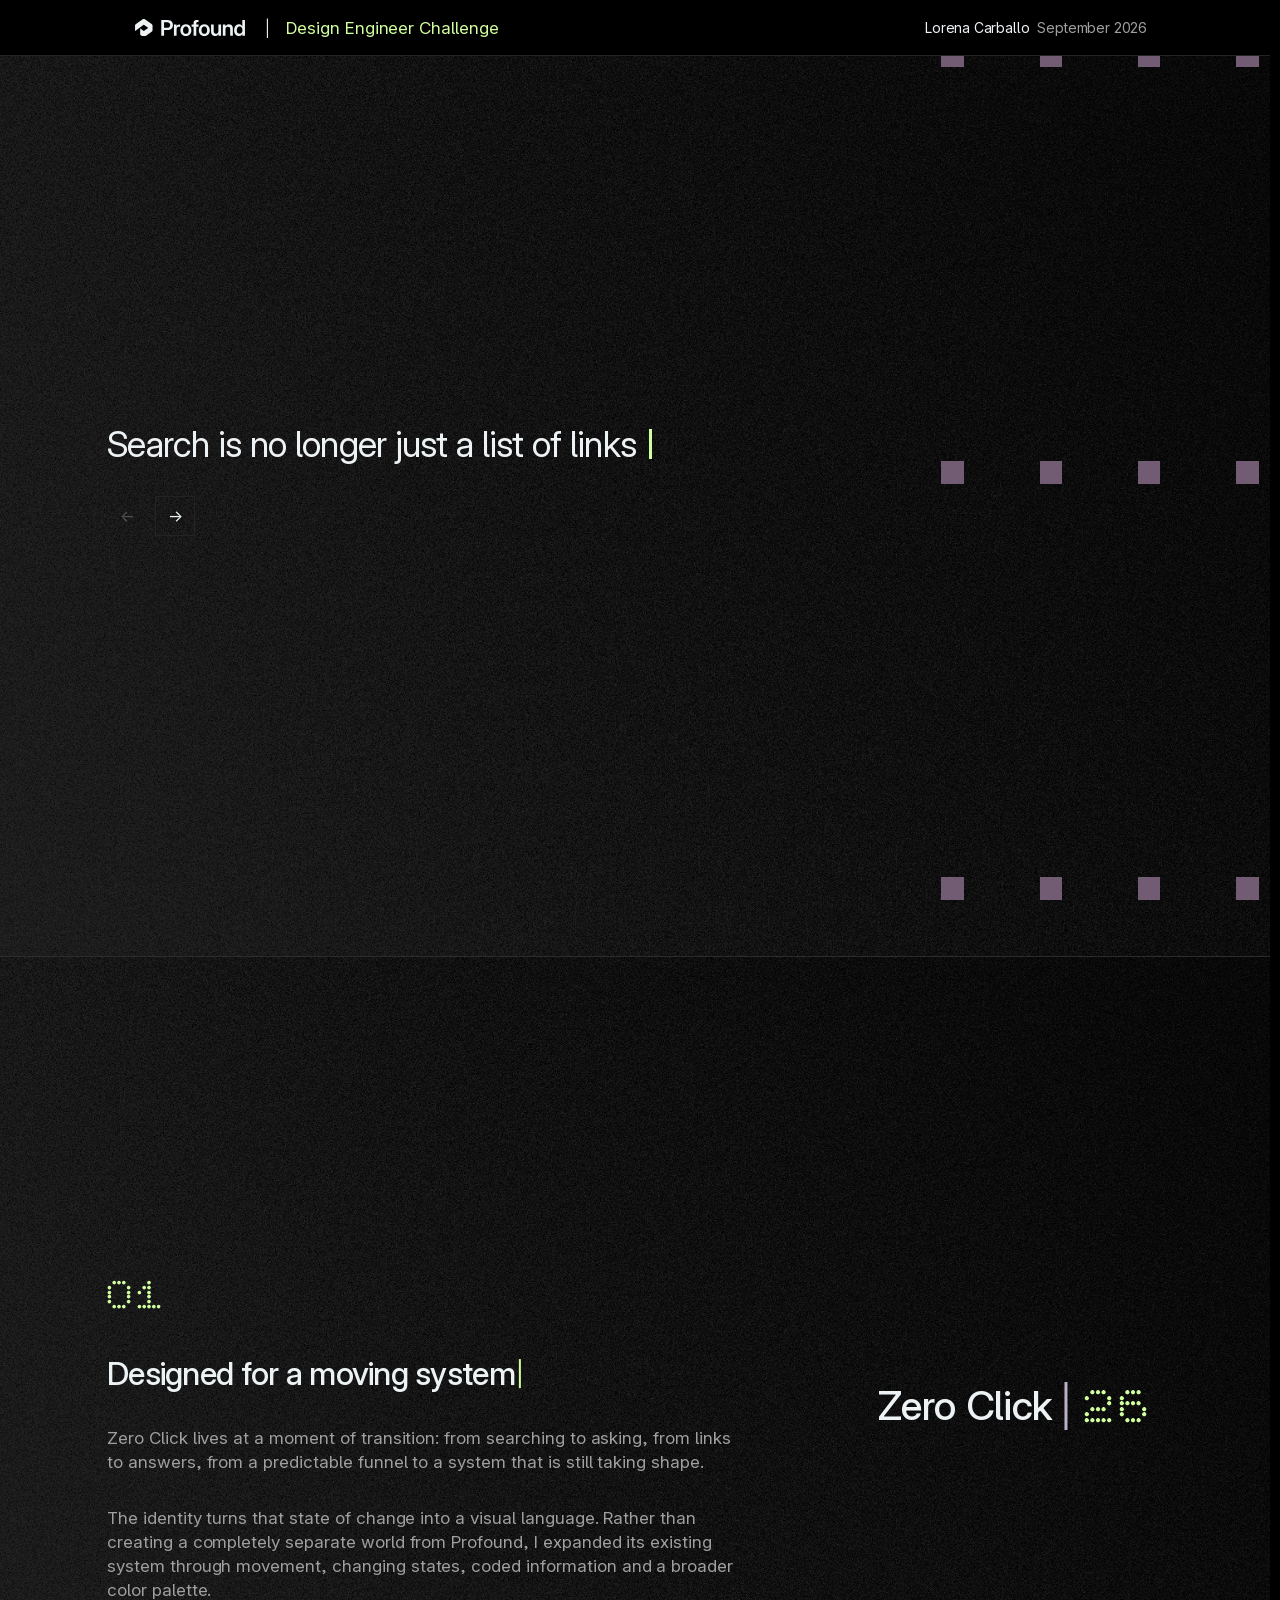
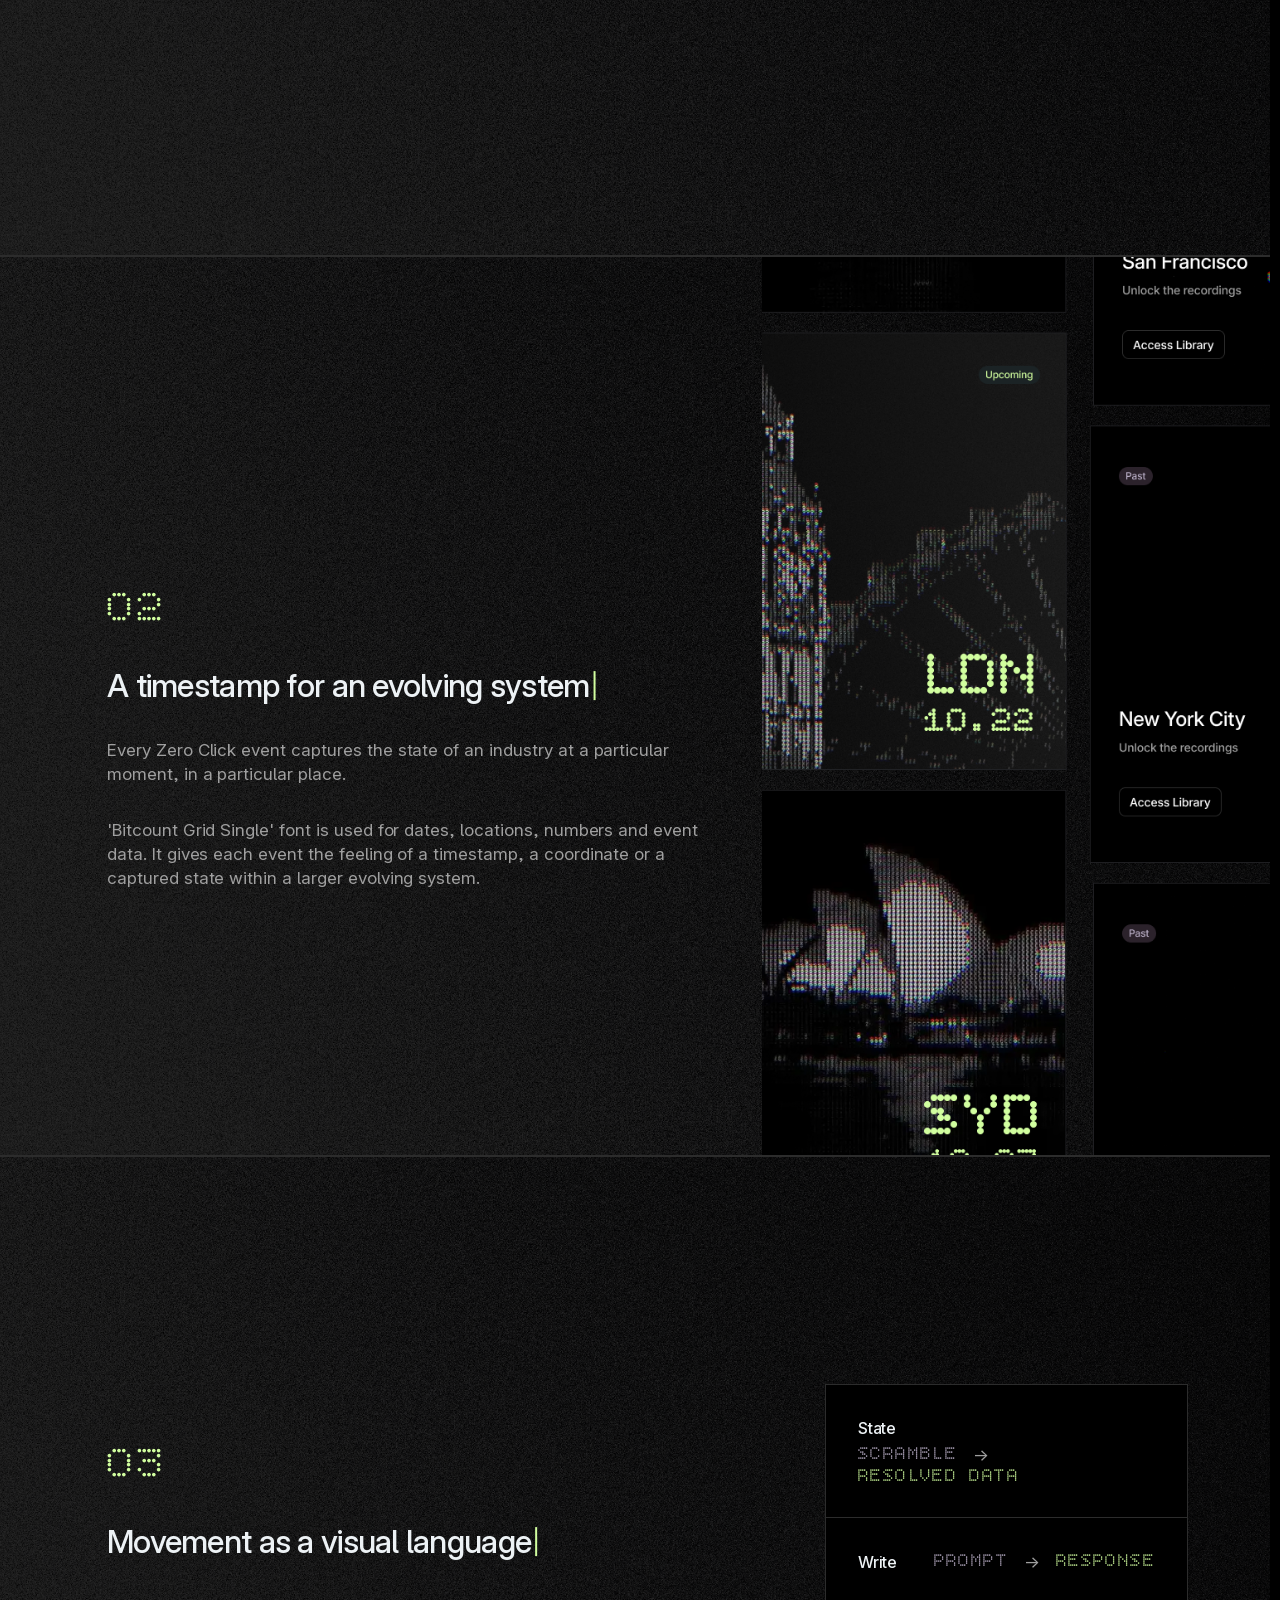
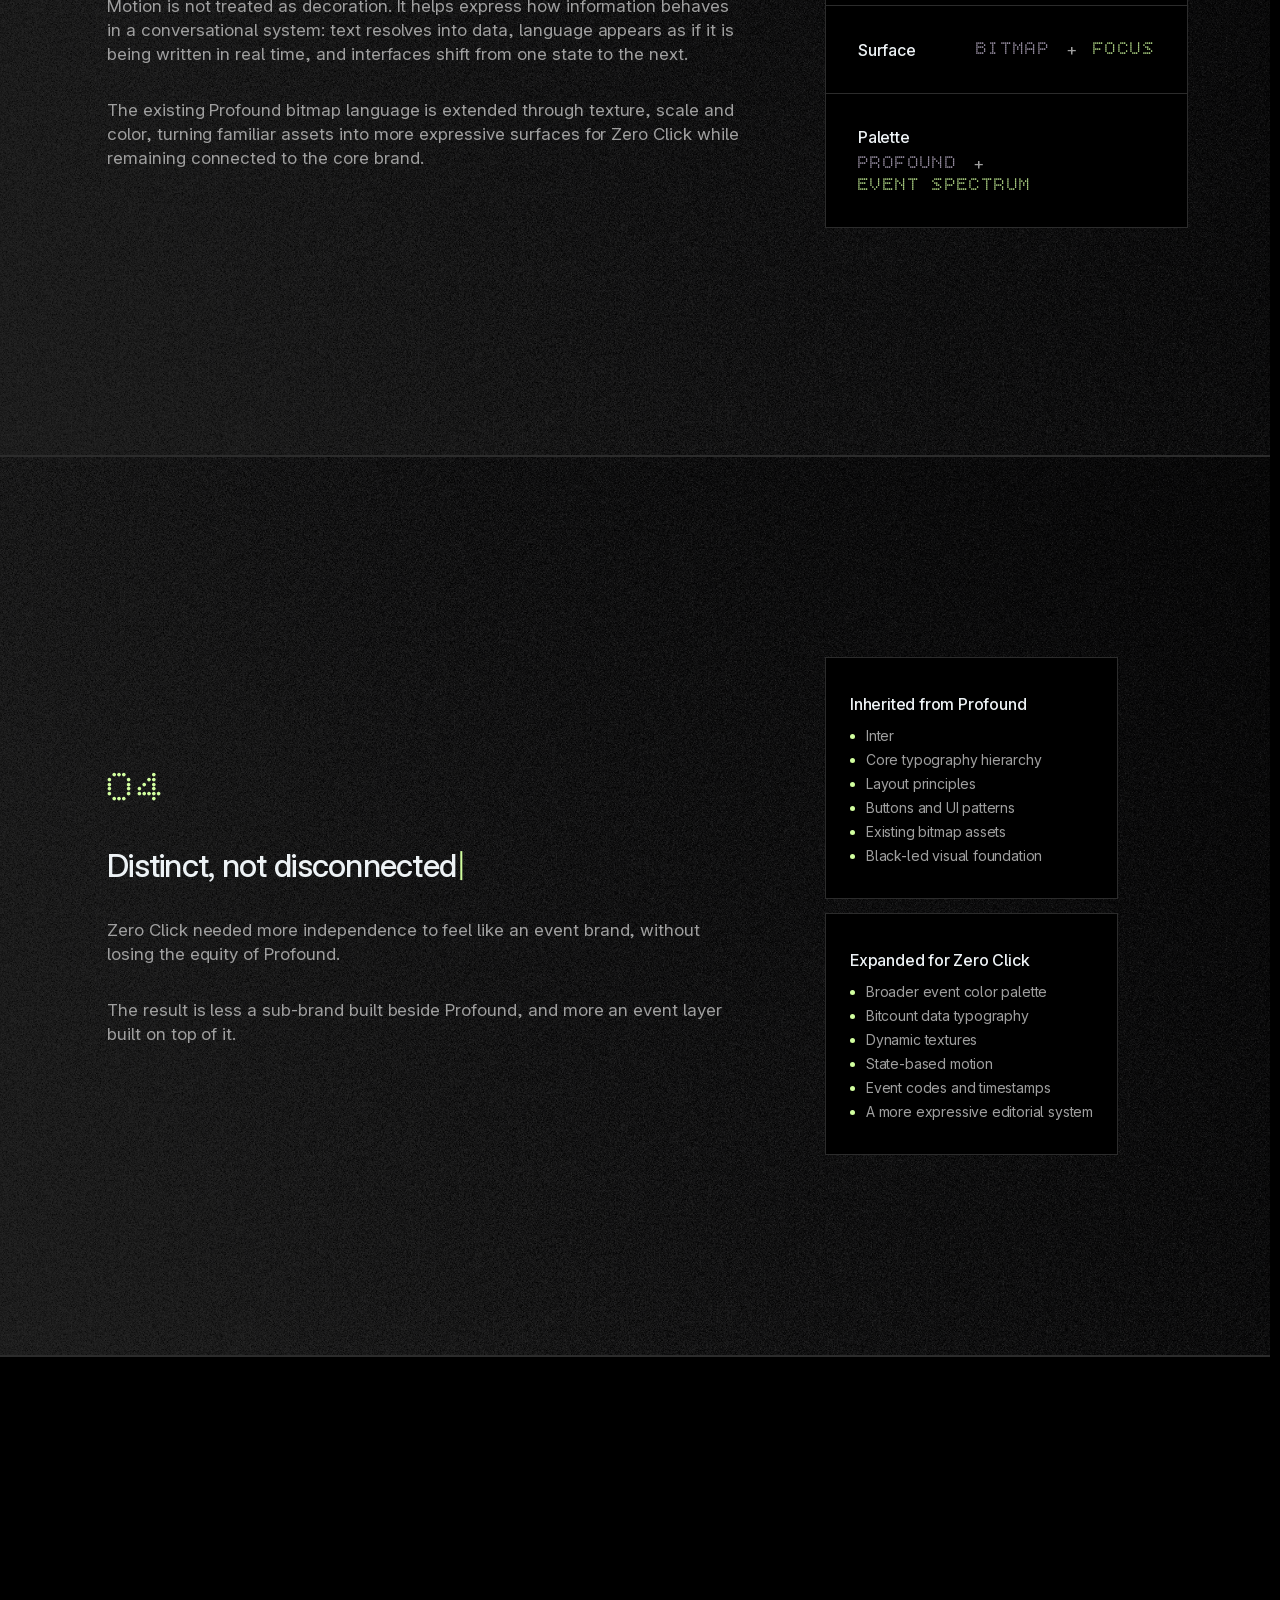
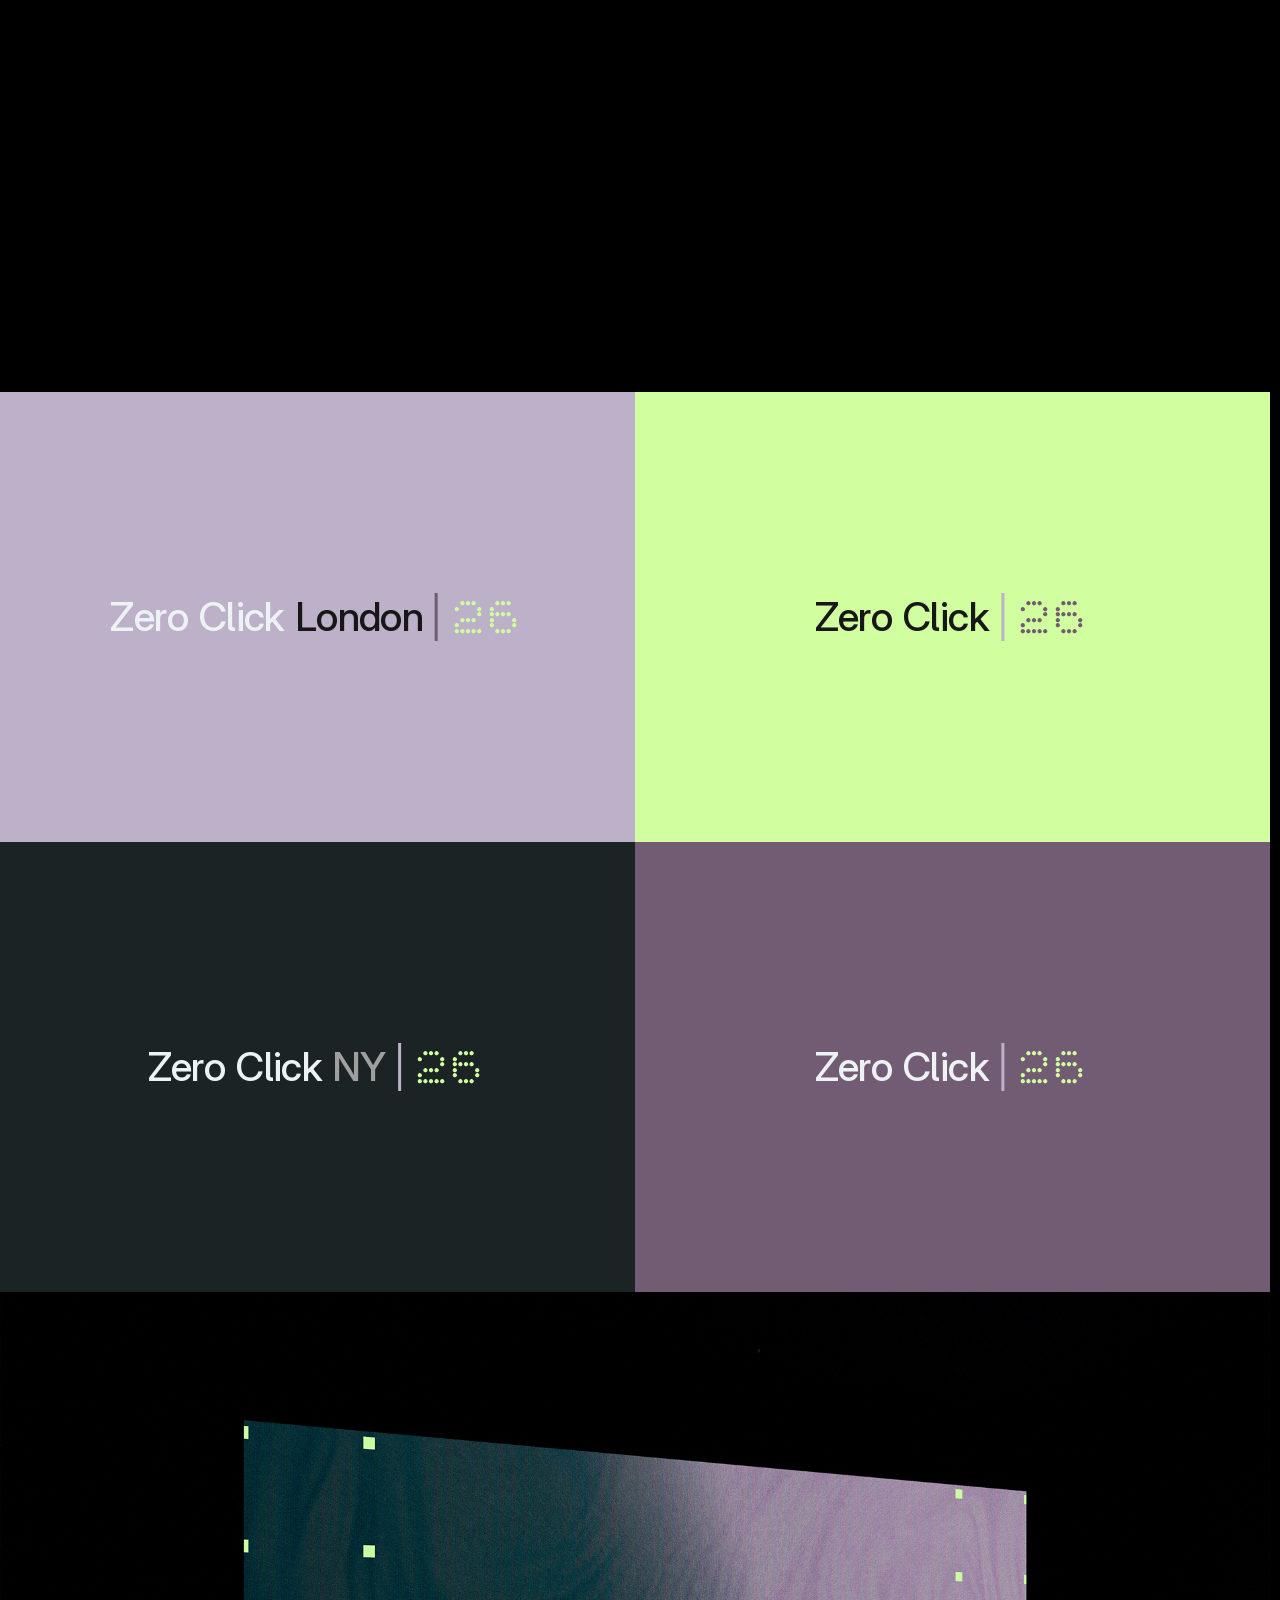
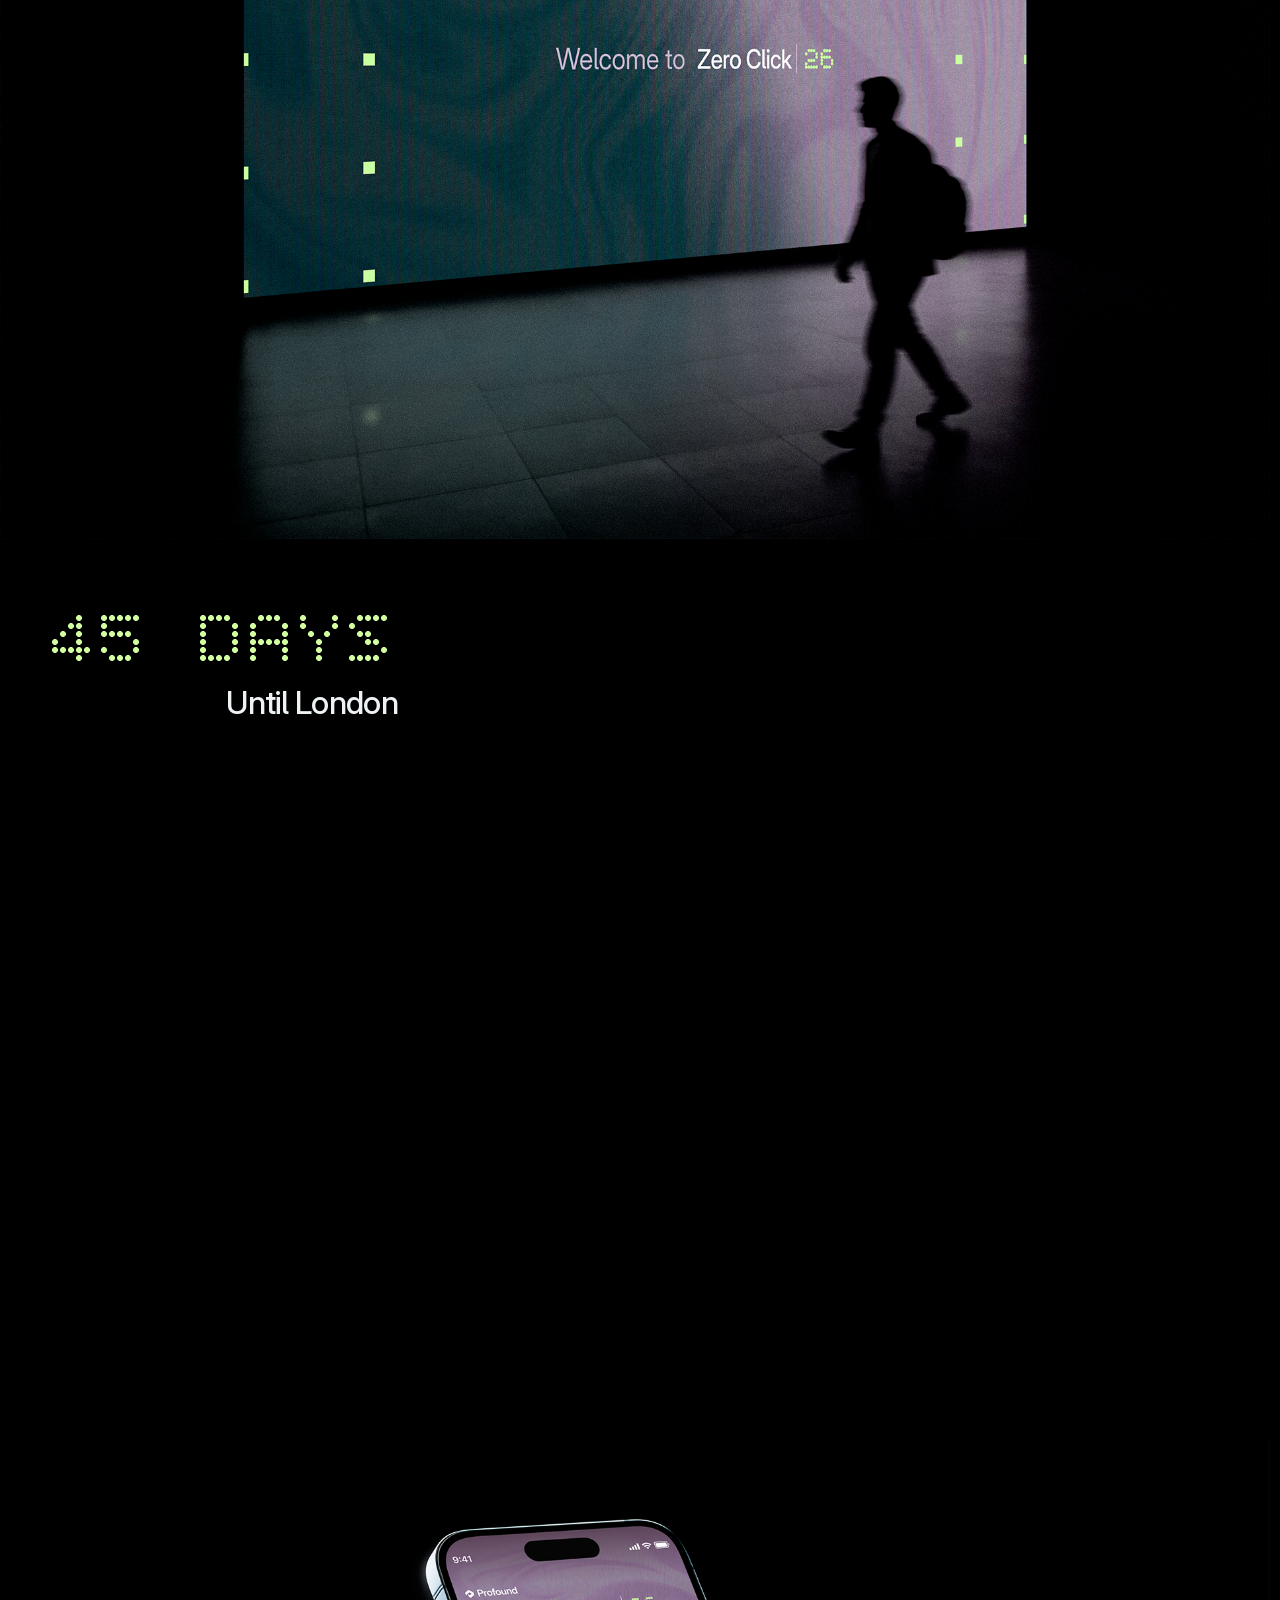
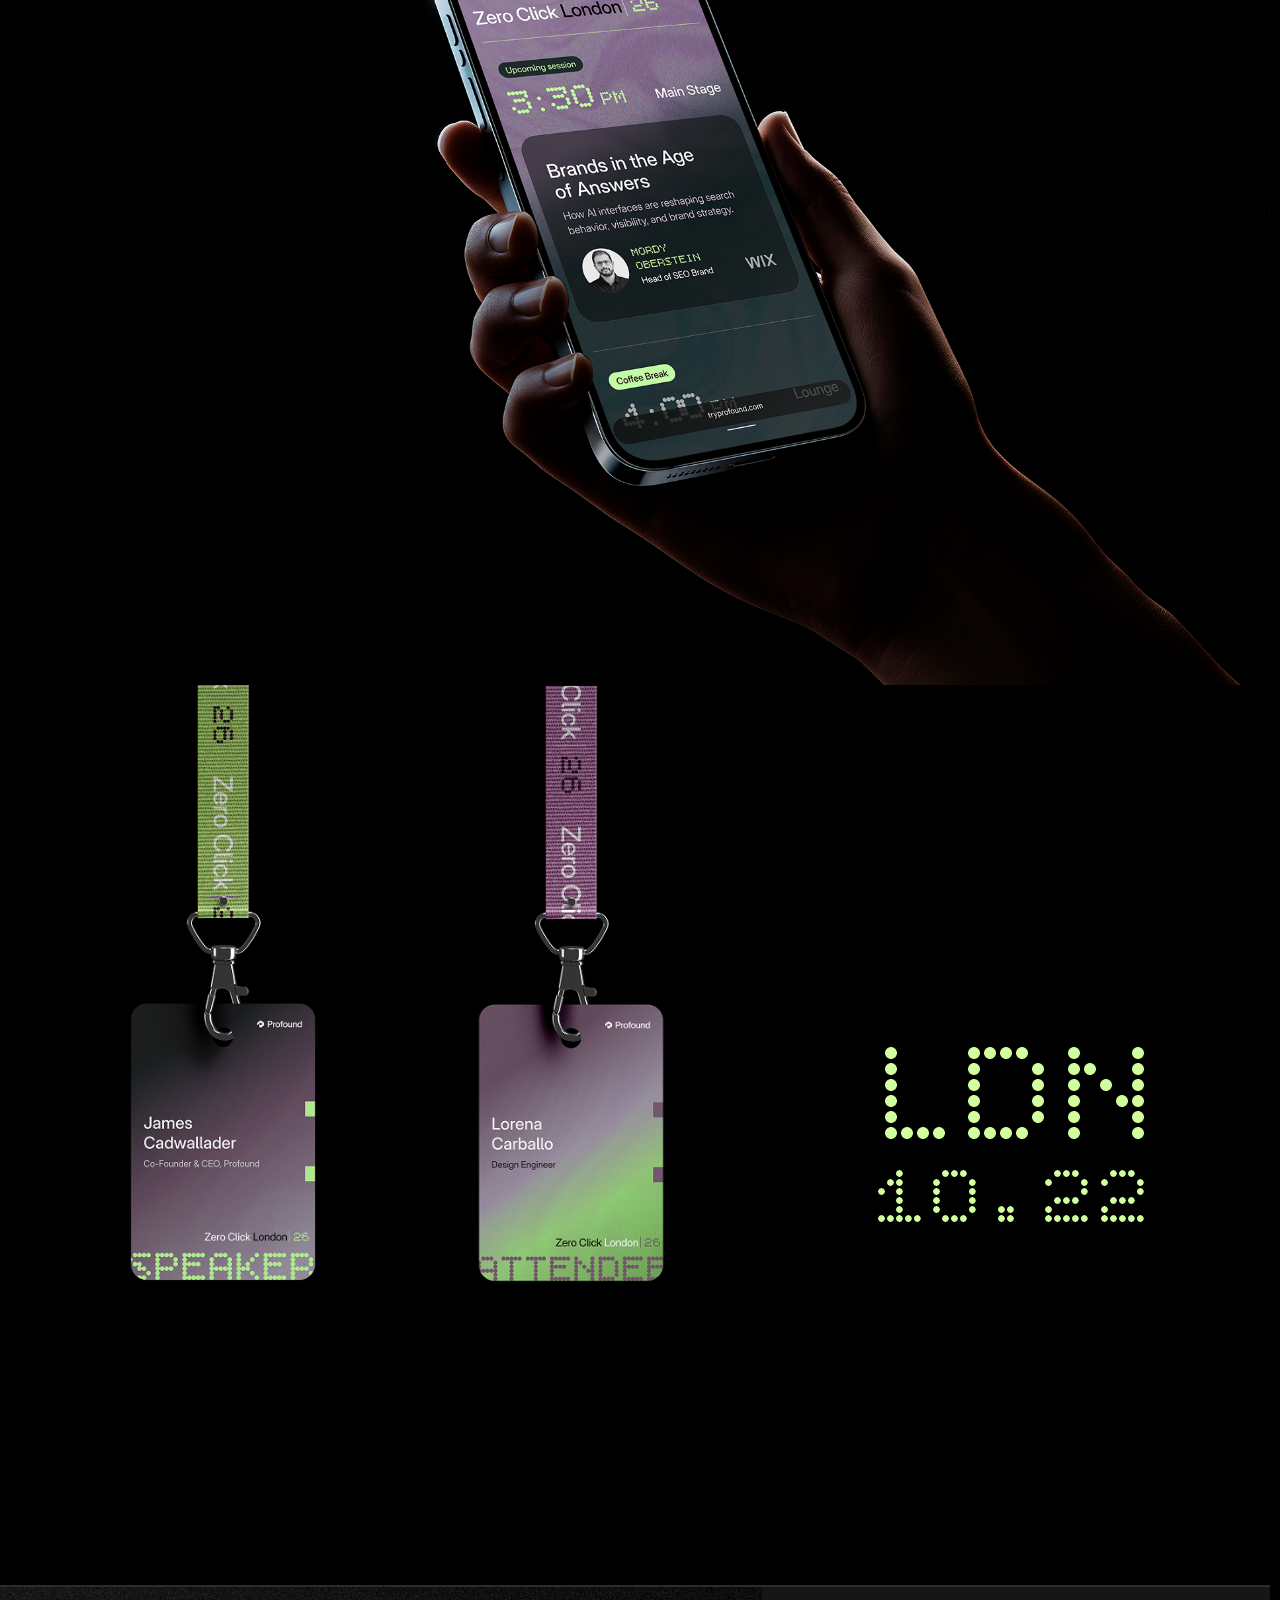
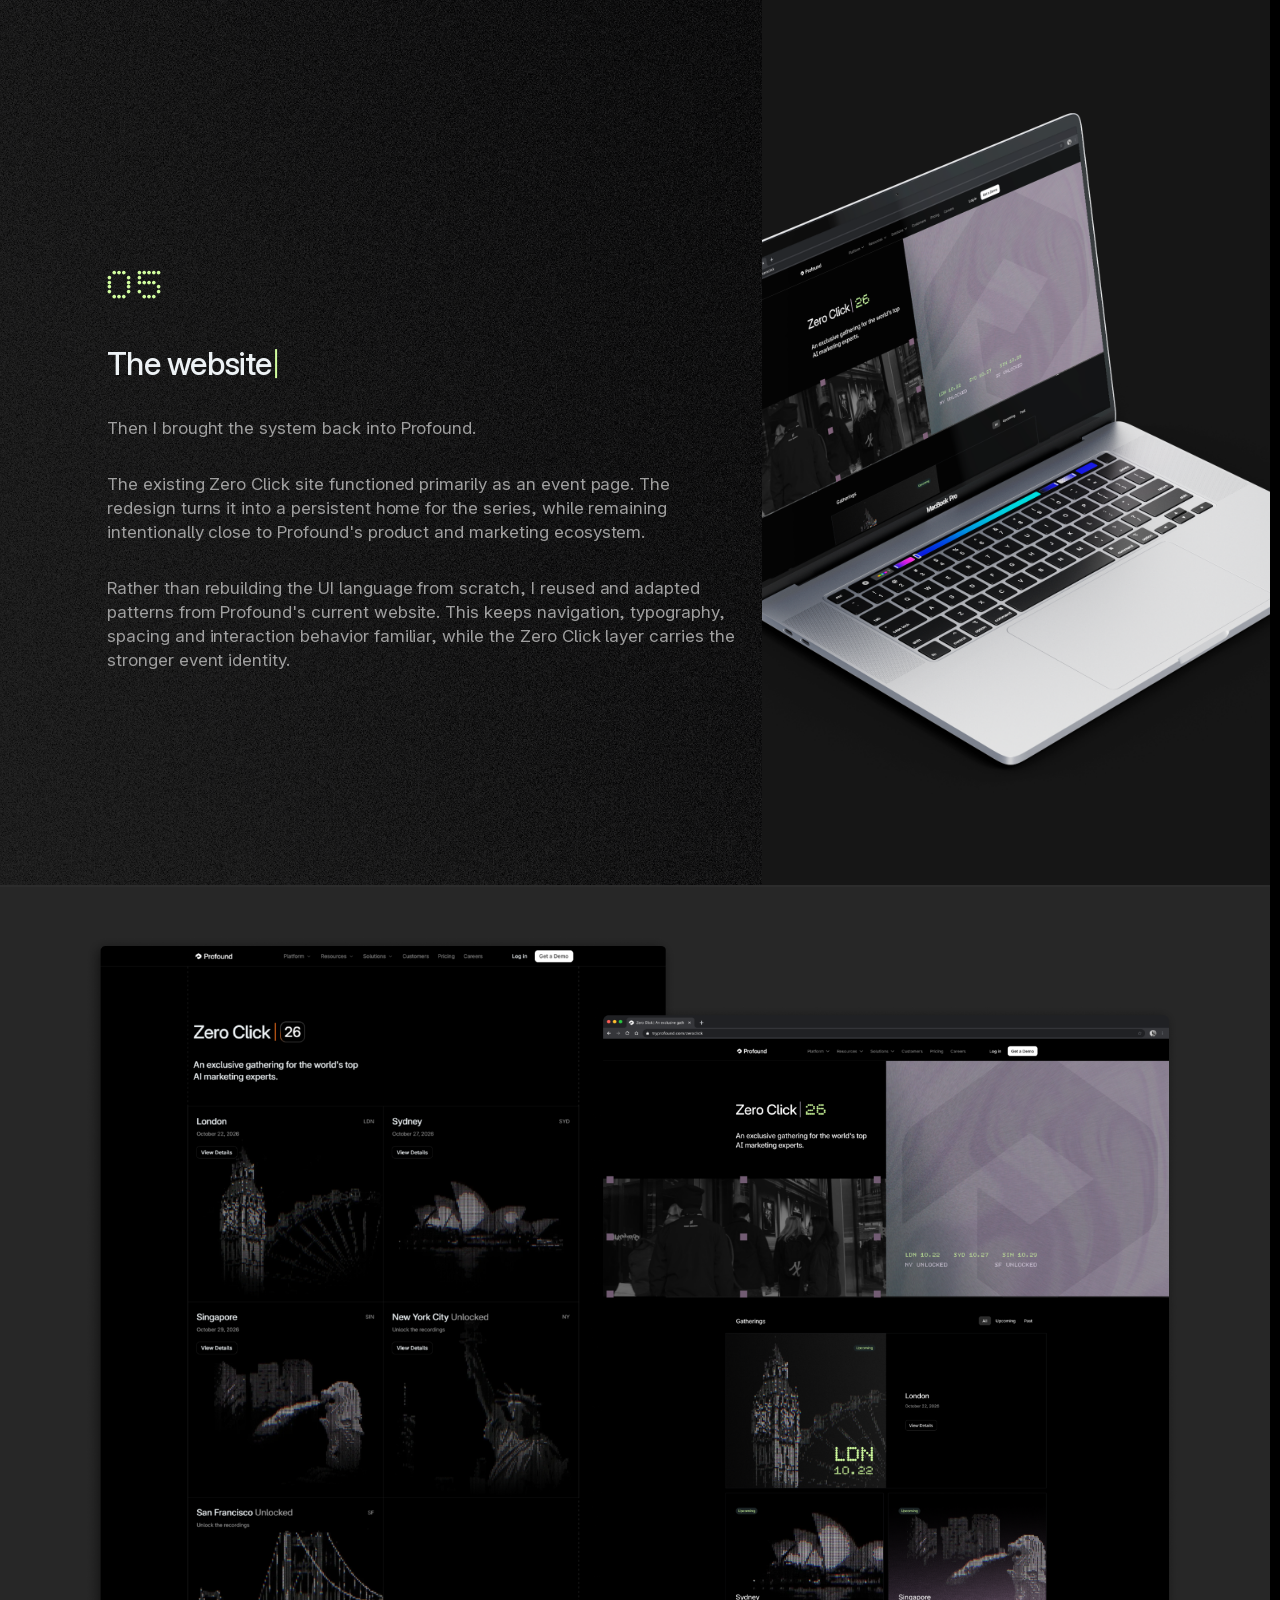
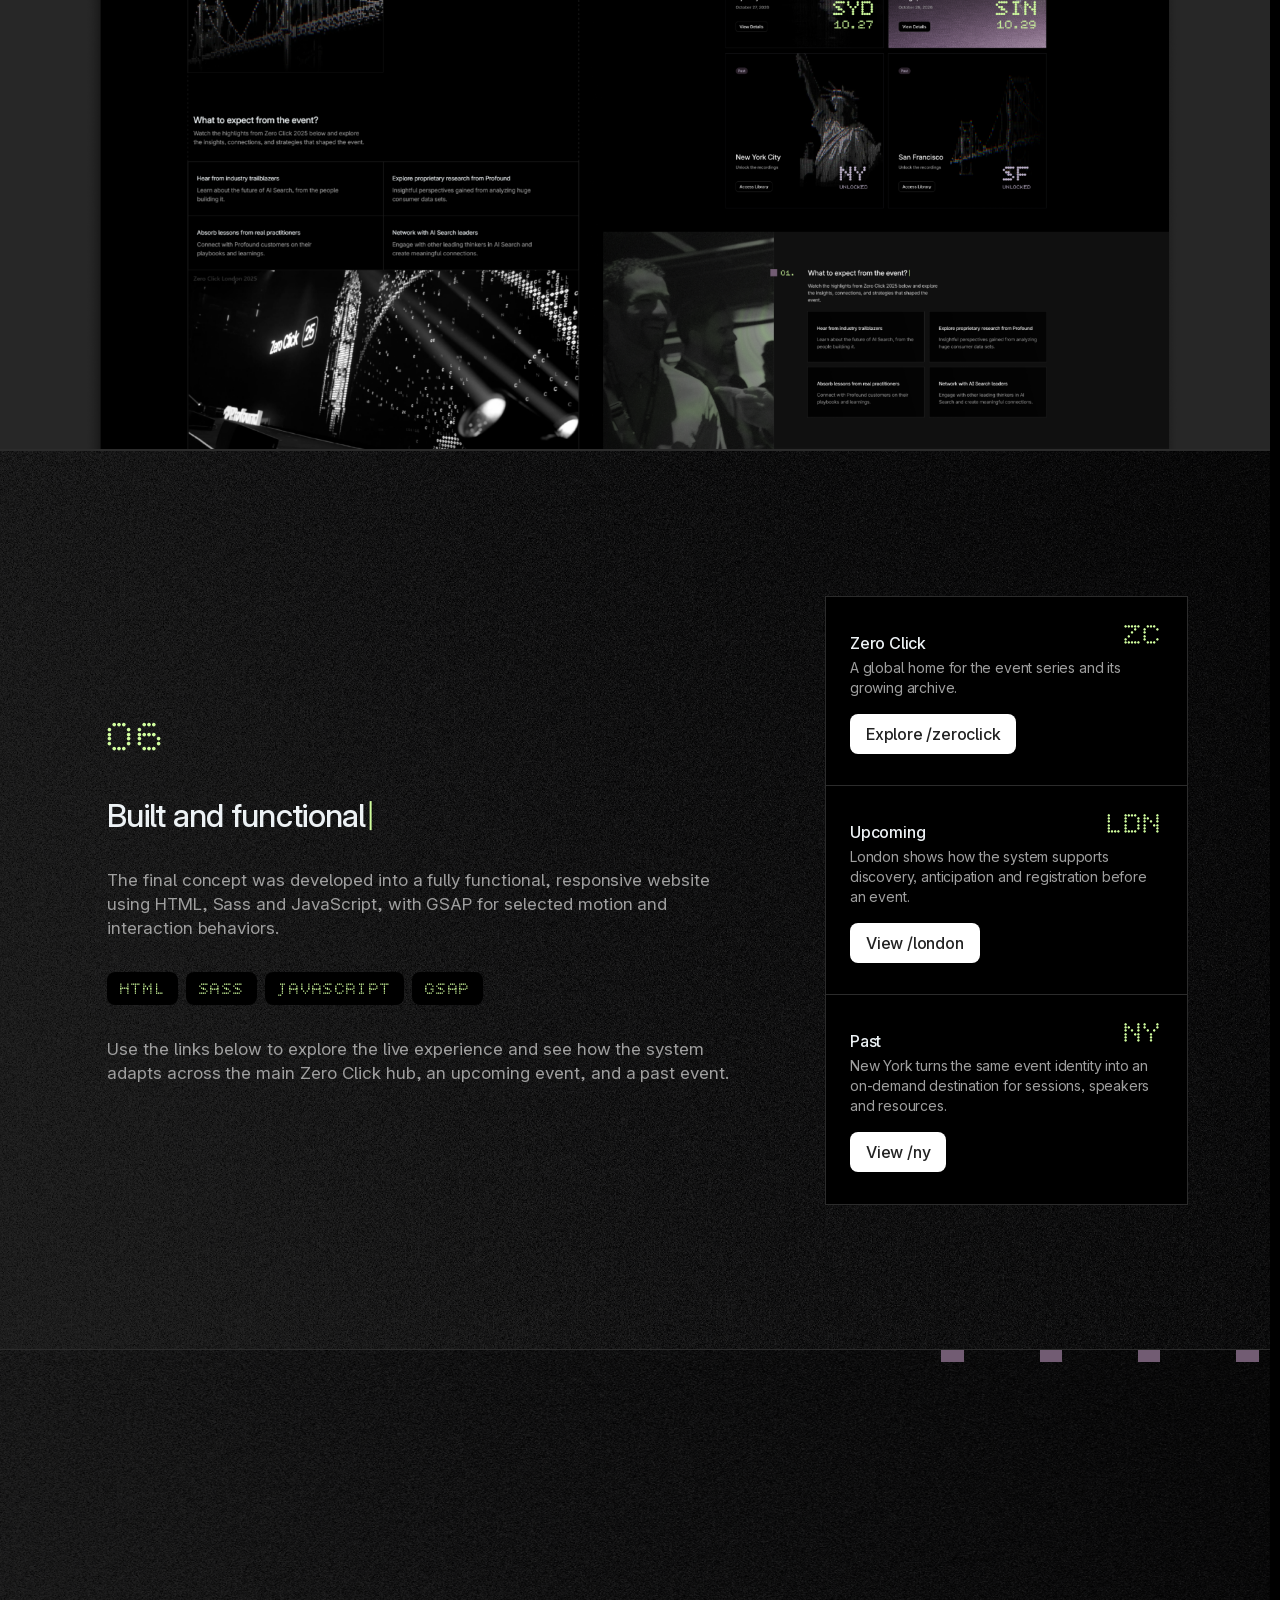
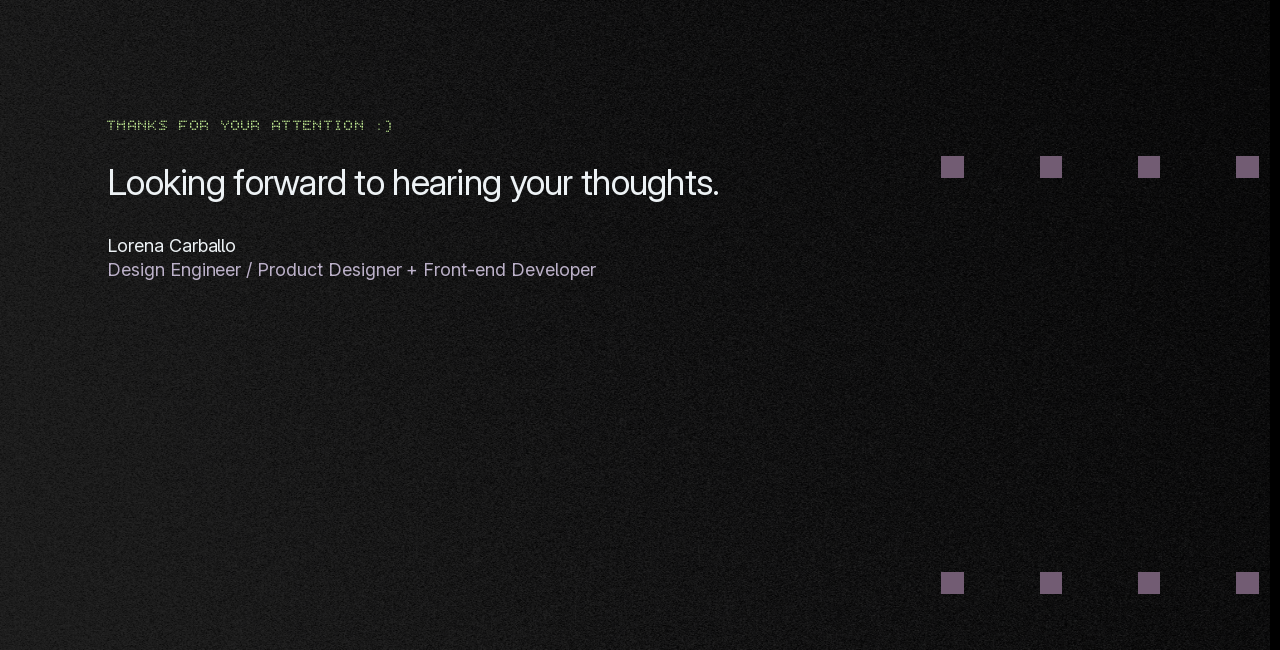
==== commit 1c5f319b: "adding challenge page" ====
--- a/index.html
+++ b/index.html
@@ -5,9 +5,9 @@
 
         <meta name="viewport" content="width=device-width, initial-scale=1" />
 
-        <title>Zero Click | Profound</title>
-
-        <meta name="description" content="Zero Click is an exclusive gathering for the world's leading AI marketing experts, exploring how search, discovery and marketing are changing in the generative internet." />
+        <title>Zero Click | Design Engineer Challenge</title>
+
+        <meta name="description" content="Lorena Carballo · September 2026" />
 
         <meta name="author" content="Profound" />
         <meta name="robots" content="index, follow" />
@@ -17,14 +17,14 @@
         <!-- Open Graph -->
         <meta property="og:type" content="website" />
         <meta property="og:url" content="https://www.tryprofound.com/zeroclick" />
-        <meta property="og:title" content="Zero Click | Profound" />
-        <meta property="og:description" content="An exclusive gathering for the world's leading AI marketing experts, exploring the future of search, discovery and marketing." />
+        <meta property="og:title" content="Zero Click | Design Engineer Challenge" />
+        <meta property="og:description" content="Lorena Carballo · September 2026" />
         <meta property="og:image" content="assets/images/og-image.jpg" />
 
         <!-- Twitter -->
         <meta name="twitter:card" content="summary_large_image" />
-        <meta name="twitter:title" content="Zero Click | Profound" />
-        <meta name="twitter:description" content="An exclusive gathering for the world's leading AI marketing experts, exploring the future of search, discovery and marketing." />
+        <meta name="twitter:title" content="Zero Click | Design Engineer Challenge" />
+        <meta name="twitter:description" content="Lorena Carballo · September 2026" />
         <meta name="twitter:image" content="assets/images/og-image.jpg" />
 
         <!-- Google Font -->
@@ -41,17 +41,16 @@
         <link rel="shortcut icon" href="assets/favicon/favicon.ico" />
         <link rel="apple-touch-icon" sizes="180x180" href="assets/favicon/apple-touch-icon.png" />
         <meta name="apple-mobile-web-app-title" content="Zero Click" />
-        <link rel="manifest" href="assets/favicon/site.webmanifest" />
     </head>
 
-    <body class="page-home">
+    <body class="page-challenge challenge-intro-locked">
         <div class="home__wrapper">
             <!-- HEADER -->
             <header class="site-header">
                 <div class="container site-header__container">
                     <div class="site-header__inner">
-                        <div class="site-header__logo-wrapper">
-                            <a href="index.html" class="site-header__logo" aria-label="Profound logo - Go to homepage">
+                        <div class="site-header__left">
+                            <div class="site-header__logo-wrapper">
                                 <svg class="site-header__logo-svg" viewBox="0 0 340 55" aria-hidden="true" >
                                     <path
                                         fill="currentColor"
@@ -62,72 +61,15 @@
                                         d="M157.241 16.4419C160.648 16.442 163.629 17.2098 166.184 18.7466C168.74 20.2825 170.727 22.4227 172.147 25.1665C173.588 27.8885 174.309 31.049 174.309 34.6489C174.309 38.2489 173.588 41.4093 172.147 44.1313C170.727 46.8532 168.74 48.9821 166.184 50.5181C163.629 52.0329 160.648 52.7895 157.241 52.7896C153.857 52.7896 150.875 52.033 148.298 50.5181C145.742 48.9821 143.744 46.8532 142.303 44.1313C140.883 41.4093 140.173 38.2489 140.173 34.6489C140.173 31.049 140.883 27.8885 142.303 25.1665C143.744 22.4227 145.742 20.2825 148.298 18.7466C150.875 17.2097 153.857 16.4419 157.241 16.4419ZM214.279 16.4419C217.685 16.4419 220.667 17.2097 223.223 18.7466C225.778 20.2825 227.765 22.4227 229.185 25.1665C230.626 27.8885 231.347 31.049 231.347 34.6489C231.347 38.2489 230.626 41.4093 229.185 44.1313C227.765 46.8532 225.778 48.9821 223.223 50.5181C220.667 52.033 217.686 52.7896 214.279 52.7896C210.894 52.7895 207.913 52.0329 205.336 50.5181C202.781 48.9821 200.782 46.8532 199.341 44.1313C197.921 41.4093 197.212 38.2489 197.212 34.6489C197.212 31.049 197.921 27.8885 199.341 25.1665C200.782 22.4227 202.781 20.2825 205.336 18.7466C207.913 17.2098 210.894 16.442 214.279 16.4419ZM243.323 37.645C243.323 40.191 243.934 42.1229 245.157 43.4399C246.402 44.7568 248.116 45.4146 250.3 45.4146C251.764 45.4145 253.063 45.1189 254.199 44.5259C255.334 43.9339 256.23 43.012 256.885 41.7612C257.54 40.4873 257.868 38.8631 257.868 36.8882V17.2319H266.156V51.9995H258.032V46.5913C257.153 48.0643 256.116 49.2854 254.92 50.2554C252.91 51.8793 250.399 52.6909 247.385 52.6909C244.982 52.6909 242.853 52.1759 240.997 51.144C239.14 50.0901 237.688 48.5433 236.64 46.5024C235.591 44.4385 235.067 41.9252 235.067 38.9624V17.2319H243.323V37.645ZM340 51.9995H331.876V46.6997H331.81C331.089 48.0377 330.194 49.1581 329.124 50.0571C328.071 50.938 326.859 51.6083 325.553 52.0327C324.243 52.4717 322.834 52.6909 321.327 52.6909C318.335 52.6909 315.703 51.9343 313.432 50.4204C311.183 48.9054 309.435 46.7869 308.19 44.0649C306.967 41.344 306.356 38.1825 306.356 34.5825C306.356 31.0267 306.978 27.8884 308.223 25.1665C309.468 22.4447 311.215 20.3269 313.465 18.812C315.714 17.2981 318.313 16.5405 321.262 16.5405C322.768 16.5405 324.166 16.7485 325.455 17.1655C326.765 17.5605 327.944 18.1763 328.993 19.0103C330.041 19.8442 330.937 20.8986 331.679 22.1704H331.745V2.94385H340V51.9995ZM99.7766 2.94287C103.359 2.94287 106.449 3.58003 109.048 4.85303C111.669 6.12602 113.677 7.93771 115.075 10.2856C116.494 12.6345 117.204 15.41 117.204 18.6147C117.204 21.8417 116.483 24.629 115.042 26.978C113.6 29.326 111.558 31.1479 108.916 32.4429C106.295 33.7158 103.194 34.353 99.6125 34.353H89.7844V52.0005H81.137V2.94287H99.7766ZM136.715 16.9028C137.283 16.9028 137.785 16.913 138.222 16.936C138.681 16.958 139.074 16.9907 139.402 17.0347V24.4097C138.89 24.3406 138.376 24.2855 137.862 24.2446C137.077 24.1769 136.29 24.1442 135.503 24.146C134.215 24.146 133.035 24.4529 131.965 25.0679C130.917 25.6609 130.076 26.5611 129.443 27.7681C128.831 28.975 128.525 30.4901 128.525 32.311V51.9995H120.27V17.2319H128.231V22.9937H128.329C128.962 20.9969 129.956 19.4816 131.31 18.4497C132.686 17.4187 134.488 16.9028 136.715 16.9028ZM196.473 9.62744H193.295C191.897 9.62744 190.903 9.92311 190.314 10.5161C189.724 11.1081 189.429 12.1186 189.429 13.5454V17.2319H196.473V23.9155H189.429V51.9995H181.141V23.9155H174.917V17.2319H181.141V12.1616C181.141 10.1638 181.545 8.48445 182.353 7.12354C183.161 5.74166 184.341 4.69854 185.891 3.99658C187.464 3.29359 189.386 2.94287 191.657 2.94287H196.473V9.62744ZM290.253 16.5405C292.677 16.5406 294.817 17.0667 296.674 18.1206C298.53 19.1526 299.982 20.6891 301.031 22.731C302.079 24.771 302.603 27.285 302.603 30.271V51.9995H294.315V31.5874C294.315 29.0414 293.703 27.1085 292.48 25.7915C291.279 24.4748 289.565 23.8169 287.337 23.8169C285.896 23.8169 284.607 24.1126 283.471 24.7056C282.336 25.2986 281.429 26.2202 280.752 27.4712C280.097 28.7232 279.77 30.3473 279.77 32.3442V51.9995H271.514V17.2319H279.639V22.6157C280.509 21.1488 281.54 19.93 282.718 18.9771C284.749 17.3531 287.261 16.5405 290.253 16.5405ZM157.241 23.3892C155.473 23.3892 153.932 23.8491 152.622 24.772C151.312 25.6719 150.296 26.9669 149.575 28.6567C148.876 30.3247 148.527 32.322 148.527 34.6489C148.527 36.9759 148.876 38.9731 149.575 40.6411C150.296 42.309 151.312 43.5927 152.622 44.4927C153.932 45.3926 155.472 45.8433 157.241 45.8433C159.01 45.8432 160.54 45.3926 161.827 44.4927C163.138 43.5927 164.142 42.3089 164.841 40.6411C165.562 38.9511 165.922 36.9539 165.922 34.6489C165.922 32.322 165.562 30.3247 164.841 28.6567C164.142 26.9669 163.138 25.6719 161.827 24.772C160.54 23.8501 159.01 23.3892 157.241 23.3892ZM214.279 23.3892C212.51 23.3892 210.971 23.8492 209.66 24.772C208.35 25.672 207.334 26.9668 206.614 28.6567C205.915 30.3247 205.565 32.322 205.565 34.6489C205.565 36.9759 205.915 38.9731 206.614 40.6411C207.334 42.3091 208.35 43.5927 209.66 44.4927C210.971 45.3925 212.51 45.8432 214.279 45.8433C216.047 45.8433 217.577 45.3926 218.865 44.4927C220.175 43.5927 221.181 42.3091 221.88 40.6411C222.6 38.9511 222.961 36.9539 222.961 34.6489C222.961 32.322 222.6 30.3247 221.88 28.6567C221.181 26.9668 220.175 25.6719 218.865 24.772C217.577 23.8501 216.047 23.3892 214.279 23.3892ZM323.26 23.4224C321.578 23.4224 320.093 23.8608 318.805 24.7388C317.516 25.5947 316.511 26.857 315.791 28.5249C315.07 30.1708 314.71 32.1907 314.71 34.5825C314.71 36.9755 315.07 39.0063 315.791 40.6743C316.511 42.3421 317.516 43.6045 318.805 44.4604C320.093 45.3164 321.578 45.7437 323.26 45.7437C325.073 45.7436 326.645 45.294 327.977 44.394C329.309 43.4731 330.347 42.1782 331.089 40.5103C331.832 38.8203 332.203 36.8435 332.203 34.5825C332.203 32.3227 331.832 30.3578 331.089 28.6899C330.347 27.0219 329.309 25.7272 327.977 24.8052C326.645 23.8832 325.073 23.4224 323.26 23.4224ZM89.7844 26.9126H99.2844C101.228 26.9126 102.9 26.5833 104.298 25.9243C105.717 25.2443 106.797 24.2889 107.54 23.0601C108.304 21.8091 108.687 20.3267 108.687 18.6147C108.687 16.903 108.304 15.4427 107.54 14.2358C106.797 13.0071 105.717 12.0637 104.298 11.4038C102.9 10.7238 101.228 10.3843 99.2844 10.3843H89.7844V26.9126Z"
                                     />
                                 </svg>
-                            </a>
-                        </div>
-        
-                        <nav class="site-header__nav" aria-label="Primary navigation">
-                            <ul class="site-header__nav-list">
-                                <li class="site-header__nav-item">
-                                    <button class="site-header__nav-link site-header__nav-link--dropdown" type="button" data-nav-dropdown="platform" aria-expanded="false">
-                                        Platform
-                                        <svg class="site-header__chevron" viewBox="0 0 16 16" aria-hidden="true">
-                                            <path d="M4.22 6.22a.75.75 0 0 1 1.06 0L8 8.94l2.72-2.72a.75.75 0 1 1 1.06 1.06l-3.25 3.25a.75.75 0 0 1-1.06 0L4.22 7.28a.75.75 0 0 1 0-1.06Z"/>
-                                        </svg>
-                                    </button>
-                                </li>
-        
-                                <li class="site-header__nav-item">
-                                    <button class="site-header__nav-link site-header__nav-link--dropdown" type="button" data-nav-dropdown="resources" aria-expanded="false">
-                                        Resources
-                                        <svg class="site-header__chevron" viewBox="0 0 16 16" aria-hidden="true">
-                                            <path d="M4.22 6.22a.75.75 0 0 1 1.06 0L8 8.94l2.72-2.72a.75.75 0 1 1 1.06 1.06l-3.25 3.25a.75.75 0 0 1-1.06 0L4.22 7.28a.75.75 0 0 1 0-1.06Z"/>
-                                        </svg>
-                                    </button>
-                                </li>
-        
-                                <li class="site-header__nav-item">
-                                    <button class="site-header__nav-link site-header__nav-link--dropdown" type="button" data-nav-dropdown="solutions" aria-expanded="false">
-                                        Solutions
-                                        <svg class="site-header__chevron" viewBox="0 0 16 16" aria-hidden="true">
-                                            <path d="M4.22 6.22a.75.75 0 0 1 1.06 0L8 8.94l2.72-2.72a.75.75 0 1 1 1.06 1.06l-3.25 3.25a.75.75 0 0 1-1.06 0L4.22 7.28a.75.75 0 0 1 0-1.06Z"/>
-                                        </svg>
-                                    </button>
-                                </li>
-        
-                                <li>
-                                    <a class="site-header__nav-link" href="https://www.tryprofound.com/customers">
-                                        Customers
-                                    </a>
-                                </li>
-        
-                                <li>
-                                    <a class="site-header__nav-link" href="https://www.tryprofound.com/pricing">
-                                        Pricing
-                                    </a>
-                                </li>
-        
-                                <li>
-                                    <a class="site-header__nav-link" href="https://www.tryprofound.com/careers">
-                                        Careers
-                                    </a>
-                                </li>
-                            </ul>
-                        </nav>
+                            </div>
+                            <span class="text-paragraph-medium text-primary">|</span>
+                            <h1 class="text-paragraph-medium text-zc-accent">Design Engineer Challenge</h1>
+                        </div>
         
                         <div class="site-header__actions">
-                            <a class="site-header__login" href="https://platform.tryprofound.com/welcome">
-                                Log in
-                            </a>
-        
-                            <a class="site-header__demo" href="https://www.tryprofound.com/contact-sales">
-                                Get a Demo
-                            </a>
-                        </div>
-        
-                        <button class="site-header__menu-toggle" type="button" aria-label="Open menu" aria-expanded="false">
-                            <span></span>
-                            <span></span>
-                        </button>
+                            <p class="card--event__date text-paragraph-small text-primary">Lorena Carballo</p>
+                            <p class="card--event__date text-paragraph-small text-secondary">September 2026</p>
+                        </div>
                     </div>
 
                 </div>
@@ -135,892 +77,556 @@
 
             <!-- CONTENT -->
             <main class="site-body">
-                <!-- Hero -->
-                <section class="home__hero" id="Start">
-                    <div class="home__hero__background">
-                        <div class="home__bg-video">
+                <section class="challenge-intro">
+                    <div class="container">
+                        <div class="challenge-intro__content">
+                            <h2 class="challenge-intro__title information-block__title text-h3 text-pretty text-white">
+                                <span class="challenge-intro__title-text"></span>
+                                <span class="challenge-intro__caret" aria-hidden="true"></span>
+                            </h2>
+                            
+                            <div class="challenge-intro__controls">
+                                <button
+                                    class="challenge-intro__arrow challenge-intro__arrow--prev"
+                                    type="button"
+                                    aria-label="Previous statement"
+                                >
+                                    ←
+                                </button>
+
+                                <button
+                                    class="challenge-intro__arrow challenge-intro__arrow--next"
+                                    type="button"
+                                    aria-label="Next statement"
+                                >
+                                    →
+                                </button>
+                            </div>
+
+                            <div class="challenge-intro__scroll-hint">
+                                Scroll to continue
+                            </div>
+                        </div>
+                    </div>
+
+                    <div class="dots-overlay dots-overlay--half dots-overlay--primary">
+                        <div class="dots-overlay__row">
+                            <div class="dots-overlay__dot"></div>
+                            <div class="dots-overlay__dot"></div>
+                            <div class="dots-overlay__dot"></div>
+                            <div class="dots-overlay__dot"></div>
+                        </div>
+                        <div class="dots-overlay__row">
+                            <div class="dots-overlay__dot"></div>
+                            <div class="dots-overlay__dot"></div>
+                            <div class="dots-overlay__dot"></div>
+                            <div class="dots-overlay__dot"></div>
+                        </div>
+                        <div class="dots-overlay__row">
+                            <div class="dots-overlay__dot"></div>
+                            <div class="dots-overlay__dot"></div>
+                            <div class="dots-overlay__dot"></div>
+                            <div class="dots-overlay__dot"></div>
+                        </div>
+                    </div>
+                </section>
+
+                <!-- 01 -->
+                <section class="challenge-slide">
+                    <div class="challenge-slide__background">
+                        <div class="challenge-slide__background__video">
                             <video autoplay muted loop playsinline preload="metadata" aria-hidden="true">
                                 <source src="assets/videos/hero-bg-video-comp.mp4" type="video/mp4" media="(min-width: 640px)">
                                 <source src="assets/videos/hero-bg-video-sm-comp.mp4" type="video/mp4">
                             </video>
                         </div>
-                        <div class="home__hero__row home__hero__row--top">
-                            <div class="home__hero__column home__hero__column__left"></div>            
-                            <div class="home__hero__column home__hero__column__right"></div>
-                        </div>
-
-                        <div class="home__hero__row home__hero__row--bottom">
-                            <div class="home__hero__column home__hero__column__left">
-                                <div class="home__hero__video">
-                                    <video class="event-hero__background-video" autoplay muted loop playsinline preload="metadata" aria-hidden="true">
-                                        <source src="assets/videos/london25-web.mp4" type="video/mp4">
-                                    </video>
-                                </div>
-
-                                <div class="dots-overlay dots-overlay--full dots-overlay--primary js-cursor-trigger js-modal-trigger animation--in bottom-up" data-video-url="https://www.youtube.com/embed/hwM8ZbIrz90?autoplay=1" data-cursor-id="home-video" data-cursor-text="Watch video">
-                                    <div class="dots-overlay__row">
-                                        <div class="dots-overlay__dot"></div>
-                                        <div class="dots-overlay__dot"></div>
-                                        <div class="dots-overlay__dot"></div>
+
+                        <div class="zero-click-logo js-zero-click-logo-reveal" aria-label="Zero Click 26">
+                            <span class="zero-click-logo__wordmark">
+                                <span class="zero-click-logo__word">
+                                    <span class="zero-click-logo__letter">Z</span>
+                                    <span class="zero-click-logo__letter">e</span>
+                                    <span class="zero-click-logo__letter">r</span>
+                                    <span class="zero-click-logo__letter">o</span>
+                                </span>
+
+                                <span class="zero-click-logo__space">&nbsp;</span>
+
+                                <span class="zero-click-logo__word">
+                                    <span class="zero-click-logo__letter">C</span>
+                                    <span class="zero-click-logo__letter">l</span>
+                                    <span class="zero-click-logo__letter">i</span>
+                                    <span class="zero-click-logo__letter">c</span>
+                                    <span class="zero-click-logo__letter">k</span>
+                                </span>
+
+                                <span class="zero-click-logo__caret"></span>
+                            </span>
+
+
+                            <span class="zero-click-logo__year">
+                                <span class="text-identity text-zc-accent js-scramble" data-text="26" data-time="1800">26</span>
+                            </span>
+                        </div>
+                    </div>
+
+                    <div class="container">
+                        <div class="challenge-slide__content">
+                            <span class="challenge-slide__number text-identity text-zc-accent js-scramble" data-text="01" data-time="700">01</span>
+                            <h2 class="challenge-slide__title text-h3 text-pretty text-white js-typewriter" data-type-speed="18" data-type-delay="150">Designed for a moving system</h2>
+                            <p class="challenge-slide__text text-paragraph-medium text-secondary animation--in bottom-up">
+                                Zero Click lives at a moment of transition: from searching to asking, from links to answers, from a predictable funnel to a system that is still taking shape.
+                            </p>
+                            <p class="challenge-slide__text text-paragraph-medium text-secondary animation--in bottom-up">
+                                The identity turns that state of change into a visual language. Rather than creating a completely separate world from Profound, I expanded its existing system through movement, changing states, coded information and a broader color palette.
+                            </p>
+                        </div>
+                    </div>
+                </section>
+
+                <!-- 02 -->
+                <section class="challenge-slide">
+                    <div class="challenge-slide__background">
+                        <img src="assets/challenge/challenge-events.png" alt="">
+                    </div>
+
+                    <div class="container">
+                        <div class="challenge-slide__content">
+                            <span class="challenge-slide__number text-identity text-zc-accent js-scramble" data-text="02" data-time="700">02</span>
+                            <h2 class="challenge-slide__title text-h3 text-pretty text-white js-typewriter" data-type-speed="18" data-type-delay="150">A timestamp for an evolving system</h2>
+                            <p class="challenge-slide__text text-paragraph-medium text-secondary animation--in bottom-up">
+                                Every Zero Click event captures the state of an industry at a particular moment, in a particular place.
+                            </p>
+                            <p class="challenge-slide__text text-paragraph-medium text-secondary animation--in bottom-up">
+                                'Bitcount Grid Single' font is used for dates, locations, numbers and event data. It gives each event the feeling of a timestamp, a coordinate or a captured state within a larger evolving system.
+                            </p>
+                        </div>
+                    </div>
+                </section>
+
+                <!-- 03 -->
+                <section class="challenge-slide">
+                    <div class="challenge-slide__background challenge-slide__background--content">
+                        <ul class="information-block__list">                            
+                            <li class="information-block__list__item animation--in bottom-up">
+                                <div class="card--information card--information--row">
+                                    <h3 class="card--information__title text-h6 text-pretty text-white">State</h3>
+                                    <div class="card--information__group">
+                                        <p class="card--information__time text-identity text-zc-primary js-scramble" data-text="scramble" data-time="700">scramble</p>
+                                        <p class="challenge-slide__text text-paragraph-medium text-secondary">→</p>
+                                        <p class="card--information__time text-identity text-zc-accent js-scramble" data-text="resolved data" data-time="900">resolved data</p>
                                     </div>
-                                    <div class="dots-overlay__row">
-                                        <div class="dots-overlay__dot"></div>
-                                        <div class="dots-overlay__dot"></div>
-                                        <div class="dots-overlay__dot"></div>
+                                </div>
+                            </li>
+                            <li class="information-block__list__item animation--in bottom-up">
+                                <div class="card--information card--information--row">
+                                    <h3 class="card--information__title text-h6 text-pretty text-white">Write</h3>
+                                    <div class="card--information__group">
+                                        <p class="card--information__time text-identity text-zc-primary js-scramble" data-text="prompt" data-time="700">prompt</p>
+                                        <p class="challenge-slide__text text-paragraph-medium text-secondary">→</p>
+                                        <p class="card--information__time text-identity text-zc-accent js-scramble" data-text="response" data-time="900">response</p>
                                     </div>
-                                    <div class="dots-overlay__row">
-                                        <div class="dots-overlay__dot"></div>
-                                        <div class="dots-overlay__dot"></div>
-                                        <div class="dots-overlay__dot"></div>
+                                </div>
+                            </li>
+                            <li class="information-block__list__item animation--in bottom-up">
+                                <div class="card--information card--information--row">
+                                    <h3 class="card--information__title text-h6 text-pretty text-white">Surface</h3>
+                                    <div class="card--information__group">
+                                        <p class="card--information__time text-identity text-zc-primary js-scramble" data-text="Bitmap" data-time="700">Bitmap</p>
+                                        <p class="challenge-slide__text text-paragraph-medium text-secondary">+</p>
+                                        <p class="card--information__time text-identity text-zc-accent js-scramble" data-text="Focus" data-time="900">texture</p>
                                     </div>
                                 </div>
+                            </li>
+                            <li class="information-block__list__item animation--in bottom-up">
+                                <div class="card--information card--information--row">
+                                    <h3 class="card--information__title text-h6 text-pretty text-white">Palette</h3>
+                                    <div class="card--information__group">
+                                        <p class="card--information__time text-identity text-zc-primary js-scramble" data-text="Profound" data-time="700">Profound</p>
+                                        <p class="challenge-slide__text text-paragraph-medium text-secondary">+</p>
+                                        <p class="card--information__time text-identity text-zc-accent js-scramble" data-text="event spectrum" data-time="900">event</p>
+                                    </div>
+                                </div>
+                            </li>
+                        </ul>
+                    </div>
+
+                    <div class="container">
+                        <div class="challenge-slide__content">
+                            <span class="challenge-slide__number text-identity text-zc-accent js-scramble" data-text="03" data-time="700">03</span>
+                            <h2 class="challenge-slide__title text-h3 text-pretty text-white js-typewriter" data-type-speed="18" data-type-delay="150">Movement as a visual language</h2>
+                            <p class="challenge-slide__text text-paragraph-medium text-secondary animation--in bottom-up">
+                                Motion is not treated as decoration. It helps express how information behaves in a conversational system: text resolves into data, language appears as if it is being written in real time, and interfaces shift from one state to the next.
+                            </p>
+                            <p class="challenge-slide__text text-paragraph-medium text-secondary animation--in bottom-up">
+                                The existing Profound bitmap language is extended through texture, scale and color, turning familiar assets into more expressive surfaces for Zero Click while remaining connected to the core brand.
+                            </p>
+                        </div>
+                    </div>
+                </section>
+
+                <!-- 04 -->
+                <section class="challenge-slide">
+                    <div class="challenge-slide__background challenge-slide__background--content">
+                        <ul class="information-block__list--2col">                            
+                            <li class="information-block__list__item animation--in bottom-up">
+                                <div class="card--information card--information--list">
+                                    <h3 class="card--information__title text-h6 text-pretty text-white">Inherited from Profound</h3>
+                                    <ul>
+                                        <li class="text-paragraph-small text-secondary">Inter</li>
+                                        <li class="text-paragraph-small text-secondary">Core typography hierarchy</li>
+                                        <li class="text-paragraph-small text-secondary">Layout principles</li>
+                                        <li class="text-paragraph-small text-secondary">Buttons and UI patterns</li>
+                                        <li class="text-paragraph-small text-secondary">Existing bitmap assets</li>
+                                        <li class="text-paragraph-small text-secondary">Black-led visual foundation</li>
+                                    </ul>
+                                </div>
+                            </li>
+                            <li class="information-block__list__item animation--in bottom-up">
+                                <div class="card--information card--information--list">
+                                    <h3 class="card--information__title text-h6 text-pretty text-white">Expanded for Zero Click</h3>
+                                    <ul>
+                                        <li class="text-paragraph-small text-secondary">Broader event color palette</li>
+                                        <li class="text-paragraph-small text-secondary">Bitcount data typography</li>
+                                        <li class="text-paragraph-small text-secondary">Dynamic textures</li>
+                                        <li class="text-paragraph-small text-secondary">State-based motion</li>
+                                        <li class="text-paragraph-small text-secondary">Event codes and timestamps</li>
+                                        <li class="text-paragraph-small text-secondary">A more expressive editorial system</li>
+                                    </ul>
+                                </div>
+                            </li>
+                        
+                    </div>
+
+                    <div class="container">
+                        <div class="challenge-slide__content">
+                            <span class="challenge-slide__number text-identity text-zc-accent js-scramble" data-text="04" data-time="700">04</span>
+                            <h2 class="challenge-slide__title text-h3 text-pretty text-white js-typewriter" data-type-speed="18" data-type-delay="150">Distinct, not disconnected</h2>
+                            <p class="challenge-slide__text text-paragraph-medium text-secondary animation--in bottom-up">
+                                Zero Click needed more independence to feel like an event brand, without losing the equity of Profound.
+                            </p>
+                            <p class="challenge-slide__text text-paragraph-medium text-secondary animation--in bottom-up">
+                                The result is less a sub-brand built beside Profound, and more an event layer built on top of it.
+                            </p>
+                        </div>
+                    </div>
+                </section>
+
+                <!-- Media -->
+                <section class="challenge-slide challenge-slide--media">
+                    <video autoplay muted loop playsinline preload="metadata" aria-hidden="true">
+                        <source src="assets/challenge/video-challenge.mp4" type="video/mp4">
+                    </video>
+
+                    <div class="challenge-slide--media__grid">
+                        <div class="challenge-slide--media__grid__item">
+                            <div class="zero-click-logo js-zero-click-logo-reveal" aria-label="Zero Click London 26">
+                                <span class="zero-click-logo__wordmark">
+                                    <span class="zero-click-logo__word">
+                                        <span class="zero-click-logo__letter">Z</span>
+                                        <span class="zero-click-logo__letter">e</span>
+                                        <span class="zero-click-logo__letter">r</span>
+                                        <span class="zero-click-logo__letter">o</span>
+                                    </span>
+
+                                    <span class="zero-click-logo__space">&nbsp;</span>
+
+                                    <span class="zero-click-logo__word">
+                                        <span class="zero-click-logo__letter">C</span>
+                                        <span class="zero-click-logo__letter">l</span>
+                                        <span class="zero-click-logo__letter">i</span>
+                                        <span class="zero-click-logo__letter">c</span>
+                                        <span class="zero-click-logo__letter">k</span>
+                                    </span>
+
+                                    <span class="zero-click-logo__space">&nbsp;</span>
+
+                                    <span class="zero-click-logo__word zero-click-logo__location">
+                                        <span class="zero-click-logo__letter">L</span>
+                                        <span class="zero-click-logo__letter">o</span>
+                                        <span class="zero-click-logo__letter">n</span>
+                                        <span class="zero-click-logo__letter">d</span>
+                                        <span class="zero-click-logo__letter">o</span>
+                                        <span class="zero-click-logo__letter">n</span>
+                                    </span>
+
+                                    <span class="zero-click-logo__caret"></span>
+                                </span>
+
+
+                                <span class="zero-click-logo__year">
+                                    <span class="text-identity text-zc-accent js-scramble" data-text="26" data-time="1800">26</span>
+                                </span>
                             </div>
-            
-                            <div class="home__hero__column home__hero__column__right"></div>
-                        </div>
-                    </div>
-
-                    <div class="floating-cursor js-floating-cursor" data-cursor-id="home-video" aria-hidden="true">
-                        <span class="floating-cursor__tooltip">Watch video</span>
-                        <span class="floating-cursor__icon">
-                            <svg width="12" height="9" viewBox="0 0 12 9" fill="none" xmlns="http://www.w3.org/2000/svg">
-                                <path d="M10.2112 8.91731H1.79117C1.45875 8.91779 1.133 8.82412 0.851614 8.64715C0.570226 8.47017 0.34471 8.21713 0.201168 7.91731C0.0331352 7.56157 -0.031584 7.16577 0.0143849 6.77504C0.0603538 6.3843 0.215162 6.01434 0.461168 5.70731L4.67117 0.607307C4.83638 0.416678 5.04065 0.263792 5.27012 0.15901C5.49959 0.0542284 5.74891 0 6.00117 0C6.25343 0 6.50274 0.0542284 6.73222 0.15901C6.96169 0.263792 7.16595 0.416678 7.33117 0.607307L11.5412 5.70731C11.7872 6.01434 11.942 6.3843 11.988 6.77504C12.0339 7.16577 11.9692 7.56157 11.8012 7.91731C11.6576 8.21713 11.4321 8.47017 11.1507 8.64715C10.8693 8.82412 10.5436 8.91779 10.2112 8.91731Z" fill="#1E1E1E"/>
-                            </svg>
-                        </span>
-                    </div>
-    
-                    <div class="home__hero__content">
-                        <div class="container">
-                            <div class="home__hero__row">
-                                <h1 class="sr-only" id="zero-click-index-title">Zero Click | An exclusive gathering for the world's top AI marketing experts.</h1>
-                                <div class="home__hero__column home__hero__column__left">
-                                    <div class="zero-click-logo" aria-label="Zero Click 26">
-                                        <span class="zero-click-logo__wordmark">
-                                            <span class="zero-click-logo__word">
-                                                <span class="zero-click-logo__letter">Z</span>
-                                                <span class="zero-click-logo__letter">e</span>
-                                                <span class="zero-click-logo__letter">r</span>
-                                                <span class="zero-click-logo__letter">o</span>
-                                            </span>
-    
-                                            <span class="zero-click-logo__space">&nbsp;</span>
-    
-                                            <span class="zero-click-logo__word">
-                                                <span class="zero-click-logo__letter">C</span>
-                                                <span class="zero-click-logo__letter">l</span>
-                                                <span class="zero-click-logo__letter">i</span>
-                                                <span class="zero-click-logo__letter">c</span>
-                                                <span class="zero-click-logo__letter">k</span>
-                                            </span>
-    
-                                            <span class="zero-click-logo__caret"></span>
-                                        </span>
-    
-    
-                                        <span class="zero-click-logo__year">
-                                            <span class="text-identity text-zc-accent js-scramble" data-text="26" data-time="1800">26</span>
-                                        </span>
+                        </div>
+
+                        <div class="challenge-slide--media__grid__item">
+                            <div class="zero-click-logo js-zero-click-logo-reveal" aria-label="Zero Click 26">
+                                <span class="zero-click-logo__wordmark">
+                                    <span class="zero-click-logo__word">
+                                        <span class="zero-click-logo__letter">Z</span>
+                                        <span class="zero-click-logo__letter">e</span>
+                                        <span class="zero-click-logo__letter">r</span>
+                                        <span class="zero-click-logo__letter">o</span>
+                                    </span>
+
+                                    <span class="zero-click-logo__space">&nbsp;</span>
+
+                                    <span class="zero-click-logo__word">
+                                        <span class="zero-click-logo__letter">C</span>
+                                        <span class="zero-click-logo__letter">l</span>
+                                        <span class="zero-click-logo__letter">i</span>
+                                        <span class="zero-click-logo__letter">c</span>
+                                        <span class="zero-click-logo__letter">k</span>
+                                    </span>
+
+                                    <span class="zero-click-logo__caret"></span>
+                                </span>
+
+
+                                <span class="zero-click-logo__year">
+                                    <span class="text-identity text-zc-accent js-scramble" data-text="26" data-time="1800">26</span>
+                                </span>
+                            </div>
+                        </div>
+
+                        <div class="challenge-slide--media__grid__item">
+                            <div class="zero-click-logo js-zero-click-logo-reveal" aria-label="Zero Click New York 26">
+                                <span class="zero-click-logo__wordmark">
+                                    <span class="zero-click-logo__word">
+                                        <span class="zero-click-logo__letter">Z</span>
+                                        <span class="zero-click-logo__letter">e</span>
+                                        <span class="zero-click-logo__letter">r</span>
+                                        <span class="zero-click-logo__letter">o</span>
+                                    </span>
+
+                                    <span class="zero-click-logo__space">&nbsp;</span>
+
+                                    <span class="zero-click-logo__word">
+                                        <span class="zero-click-logo__letter">C</span>
+                                        <span class="zero-click-logo__letter">l</span>
+                                        <span class="zero-click-logo__letter">i</span>
+                                        <span class="zero-click-logo__letter">c</span>
+                                        <span class="zero-click-logo__letter">k</span>
+                                    </span>
+
+                                    <span class="zero-click-logo__space">&nbsp;</span>
+
+                                    <span class="zero-click-logo__word zero-click-logo__location">
+                                        <span class="zero-click-logo__letter">N</span>
+                                        <span class="zero-click-logo__letter">Y</span>
+                                    </span>
+
+                                    <span class="zero-click-logo__caret"></span>
+                                </span>
+
+
+                                <span class="zero-click-logo__year">
+                                    <span class="text-identity text-zc-accent js-scramble" data-text="26" data-time="1800">26</span>
+                                </span>
+                            </div>
+                        </div>
+
+                        <div class="challenge-slide--media__grid__item">
+                            <div class="zero-click-logo js-zero-click-logo-reveal" aria-label="Zero Click 26">
+                                <span class="zero-click-logo__wordmark">
+                                    <span class="zero-click-logo__word">
+                                        <span class="zero-click-logo__letter">Z</span>
+                                        <span class="zero-click-logo__letter">e</span>
+                                        <span class="zero-click-logo__letter">r</span>
+                                        <span class="zero-click-logo__letter">o</span>
+                                    </span>
+
+                                    <span class="zero-click-logo__space">&nbsp;</span>
+
+                                    <span class="zero-click-logo__word">
+                                        <span class="zero-click-logo__letter">C</span>
+                                        <span class="zero-click-logo__letter">l</span>
+                                        <span class="zero-click-logo__letter">i</span>
+                                        <span class="zero-click-logo__letter">c</span>
+                                        <span class="zero-click-logo__letter">k</span>
+                                    </span>
+
+                                    <span class="zero-click-logo__caret"></span>
+                                </span>
+
+
+                                <span class="zero-click-logo__year">
+                                    <span class="text-identity text-zc-accent js-scramble" data-text="26" data-time="1800">26</span>
+                                </span>
+                            </div>
+                        </div>
+                    </div>
+
+                    <img src="assets/challenge/challenge-mockup-screen.png" alt="">
+
+                    <div class="challenge-slide--media__group">
+                        <div class="challenge-slide--media__video-group challenge-slide--media__video-group--30vw">
+                            <video autoplay muted loop playsinline preload="metadata" aria-hidden="true">
+                                <source src="assets/videos/london-bitmap.mp4" type="video/mp4">
+                            </video>                            
+                            <div class="event__data-stamp">
+                                <span class="event__data-stamp__location text-identity text-zc-accent js-scramble" data-text="45 DAYS" data-time="700">45 DAYS</span>
+                                <p class="card--information__description text-h3 text-primary">Until London</p>
+                            </div>
+                        </div>
+
+                        <div class="challenge-slide--media__video challenge-slide--media__video--color challenge-slide--media__video--70vw">
+                            <video autoplay muted loop playsinline preload="metadata" aria-hidden="true">
+                                <source src="assets/challenge/challenge-stories.mp4" type="video/mp4">
+                            </video>
+                        </div>
+
+                        
+                    </div>
+
+                    <img src="assets/challenge/challenge-mockup-phone.png" alt="">
+                    
+                    <div class="challenge-slide--media__group">
+                        <img src="assets/challenge/challenge-mockup-badges.png" alt="">
+
+                        <div class="challenge-slide--media__video-group challenge-slide--media__video-group--40vw video-recap">
+                            <video autoplay muted loop playsinline preload="metadata" aria-hidden="true">
+                                <source src="assets/videos/london25-web.mp4" type="video/mp4">
+                            </video>
+                            <div class="event__data-stamp">
+                                <span class="event__data-stamp__location text-identity text-zc-accent js-scramble" data-text="LDN" data-time="700">LDN</span>
+                                <span class="event__data-stamp__date text-identity text-zc-accent js-scramble" data-text="10.22" data-time="900">10.22</span>
+                            </div>
+                        </div>
+                    </div>
+                </section>
+
+                <!-- 05 -->
+                <section class="challenge-slide">
+                    <div class="challenge-slide__background">
+                        <img src="assets/challenge/challenge-mockup-laptop.png" alt="">
+                    </div>
+
+                    <div class="container">
+                        <div class="challenge-slide__content">
+                            <span class="challenge-slide__number text-identity text-zc-accent js-scramble" data-text="05" data-time="700">05</span>
+                            <h2 class="challenge-slide__title text-h3 text-pretty text-white js-typewriter" data-type-speed="18" data-type-delay="150">The website</h2>
+                            <p class="challenge-slide__text text-paragraph-medium text-secondary animation--in bottom-up">
+                                Then I brought the system back into Profound.
+                            </p>
+                            <p class="challenge-slide__text text-paragraph-medium text-secondary animation--in bottom-up">
+                                The existing Zero Click site functioned primarily as an event page. The redesign turns it into a persistent home for the series, while remaining intentionally close to Profound's product and marketing ecosystem.
+                            </p>
+                            <p class="challenge-slide__text text-paragraph-medium text-secondary animation--in bottom-up">
+                                Rather than rebuilding the UI language from scratch, I reused and adapted patterns from Profound's current website. This keeps navigation, typography, spacing and interaction behavior familiar, while the Zero Click layer carries the stronger event identity.
+                            </p>
+                        </div>
+                    </div>
+                </section>
+
+                <!-- Media -->
+                <section class="challenge-slide challenge-slide--media">
+                    <img src="assets/challenge/challenge-web.png" alt="">
+                </section>
+
+                <!-- 06 -->
+                <section class="challenge-slide">
+                    <div class="challenge-slide__background challenge-slide__background--content">
+                        <ul class="information-block__list">
+                            <li class="information-block__list__item animation--in bottom-up">
+                                <div class="card--information card--information--web">
+                                    <span class="card--information__number text-identity text-zc-accent js-scramble" data-text="ZC" data-time="700">ZC</span>
+                                    <div class="card--information__group">
+                                        <h3 class="card--information__title text-h6 text-white">Zero Click</h3>
+                                        <p class="card--information__description text-paragraph-small text-secondary">A global home for the event series and its growing archive.</p>
                                     </div>
-    
-                                    <p class="text-h4 text-pretty text-white animation--in blur-out">An exclusive gathering for the world's top AI marketing experts.</p>
-                                </div>
-                
-                                <div class="home__hero__column home__hero__column__right">
-                                    <div class="home__hero__events">
-                                        <span class="text-identity text-zc-accent js-scramble" data-text="LDN 10.26" data-time="700">LDN 10.26</span>
-                                        <span class="text-identity text-zc-accent js-scramble" data-text="LDN 10.26" data-time="900">SYD 10.27</span>
-                                        <span class="text-identity text-zc-accent js-scramble" data-text="LDN 10.26" data-time="1100">SIN 10.29</span>
-                                        <span class="text-identity text-zc-primary js-scramble" data-text="NY UNLOCKED" data-time="1300">NY UNLOCKED</span>
-                                        <span class="text-identity text-zc-primary js-scramble" data-text="SF UNLOCKED" data-time="1500">SF UNLOCKED</span>
+                                    <a href="https://zeroclick-challenge.vercel.app/zeroclick.html" class="button button--light animation--in bottom-up" target="_blank">Explore /zeroclick</a>
+                                </div>
+                            </li>
+                            <li class="information-block__list__item animation--in bottom-up">
+                                <div class="card--information card--information--web">
+                                    <span class="card--information__number text-identity text-zc-accent js-scramble" data-text="LDN" data-time="700">LDN</span>
+                                    <div class="card--information__group">
+                                        <h3 class="card--information__title text-h6 text-white">Upcoming</h3>
+                                        <p class="card--information__description text-paragraph-small text-secondary">London shows how the system supports discovery, anticipation and registration before an event.</p>
                                     </div>
-                
-                                </div>
-                            </div>
+                                    <a href="https://zeroclick-challenge.vercel.app/london.html" class="button button--light animation--in bottom-up" target="_blank">View /london</a>
+                                </div>
+                            </li>
+                            <li class="information-block__list__item animation--in bottom-up">
+                                <div class="card--information card--information--web">
+                                    <span class="card--information__number text-identity text-zc-accent js-scramble" data-text="NY" data-time="700">NY</span>
+                                    <div class="card--information__group">
+                                        <h3 class="card--information__title text-h6 text-white">Past</h3>
+                                        <p class="card--information__description text-paragraph-small text-secondary">New York turns the same event identity into an on-demand destination for sessions, speakers and resources.</p>
+                                    </div>
+                                    <a href="https://zeroclick-challenge.vercel.app/ny.html" class="button button--light animation--in bottom-up" target="_blank">View /ny</a>
+                                </div>
+                            </li>
+                        </ul>
+                    </div>
+
+                    <div class="container">
+                        <div class="challenge-slide__content">
+                            <span class="challenge-slide__number text-identity text-zc-accent js-scramble" data-text="06" data-time="700">06</span>
+                            <h2 class="challenge-slide__title text-h3 text-pretty text-white js-typewriter" data-type-speed="18" data-type-delay="150">Built and functional</h2>
+                            <p class="challenge-slide__text text-paragraph-medium text-secondary animation--in bottom-up">
+                                The final concept was developed into a fully functional, responsive website using HTML, Sass and JavaScript, with GSAP for selected motion and interaction behaviors.
+                            </p>
+
+                            <div class="pill-group">
+                                <div class="pill--stack">
+                                    <span class="text-identity text-zc-accent js-scramble" data-text="HTML" data-time="700">HTML</span>
+                                </div>
+                                <div class="pill--stack">
+                                    <span class="text-identity text-zc-accent js-scramble" data-text="SASS" data-time="900">SASS</span>
+                                </div>
+                                <div class="pill--stack">
+                                    <span class="text-identity text-zc-accent js-scramble" data-text="JAVASCRIPT" data-time="1100">JAVASCRIPT</span>
+                                </div>
+                                <div class="pill--stack">
+                                    <span class="text-identity text-zc-accent js-scramble" data-text="GSAP" data-time="1100">GSAP</span>
+                                </div>
+                            </div>   
+                            
+                            <p class="challenge-slide__text text-paragraph-medium text-secondary animation--in bottom-up">
+                                Use the links below to explore the live experience and see how the system adapts across the main Zero Click hub, an upcoming event, and a past event.
+                            </p>
                         </div>
                     </div>
                 </section>
-    
-                <!-- Events -->
-                <section class="home__events" id="Events">
+
+                <section class="challenge-outro">
                     <div class="container">
-                        <div class="home__events__header">
-                            <h2 class="home__events__title text-h5 text-pretty text-white">Gatherings</h2>
-                            <div class="home__events__filters">
-                                <ul class="home__events__filters__list">
-                                    <li>
-                                        <button class="home__events__filters__item button" type="button" data-filter="all" aria-pressed="true">
-                                            All
-                                        </button>
-                                    </li>
-    
-                                    <li>
-                                        <button class="home__events__filters__item button" type="button" data-filter="upcoming" aria-pressed="false">
-                                            Upcoming
-                                        </button>
-                                    </li>
-    
-                                    <li>
-                                        <button class="home__events__filters__item button" type="button" data-filter="past" aria-pressed="false">
-                                            Past
-                                        </button>
-                                    </li>
-                                </ul>
-                            </div>
-                        </div>
-    
-                        <div class="home__events__cards">
-                            <ul class="home__events__list">
-                                <!-- London -->
-                                <li class="home__events__item" data-status="upcoming" data-location="london" data-date="2026-10-22">
-                                    <div class="card--event card--event--upcoming card--event--next">
-                                        <div class="card--event__background">
-                                            <div class="card--event__state">
-                                                <div class="pill pill--upcoming">Upcoming</div>
-                                            </div>
-                                            <div class="card--event__data event__data-stamp">
-                                                <span class="event__data-stamp__location text-identity text-zc-accent js-scramble" data-text="LDN" data-time="700">LDN</span>
-                                                <span class="event__data-stamp__date text-identity text-zc-accent js-scramble" data-text="10.22" data-time="900">10.22</span>
-                                            </div>
-                                        </div>
-    
-                                        <a href="london.html" class="card--event__content">
-                                            <h3 class="card--event__title text-h4 text-pretty text-white">London</h3>
-                                            <p class="card--event__date text-paragraph-small text-secondary">October 22, 2026</p>
-                                            <div class="button button--outline">View Details</div>
-                                        </a>
-                                    </div>
-                                </li>
-    
-                                <!-- Sydney -->
-                                <li class="home__events__item" data-status="upcoming" data-location="sydney" data-date="2026-10-27">
-                                    <div class="card--event card--event--upcoming">
-                                        <div class="card--event__background">
-                                            <div class="card--event__state">
-                                                <div class="pill pill--upcoming">Upcoming</div>
-                                            </div>
-                                            <div class="card--event__data event__data-stamp">
-                                                <span class="event__data-stamp__location text-identity text-zc-accent js-scramble" data-text="SYD" data-time="700">SYD</span>
-                                                <span class="event__data-stamp__date text-identity text-zc-accent js-scramble" data-text="10.22" data-time="900">10.27</span>
-                                            </div>
-                                        </div>
-    
-                                        <a href="#events" class="card--event__content">
-                                            <h3 class="card--event__title text-h4 text-pretty text-white">Sydney</h3>
-                                            <p class="card--event__date text-paragraph-small text-secondary">October 27, 2026</p>
-                                            <div class="button button--outline">View Details</div>
-                                        </a>
-                                    </div>
-                                </li>
-    
-                                <!-- Singapore -->
-                                <li class="home__events__item" data-status="upcoming" data-location="singapore" data-date="2026-10-29">
-                                    <div class="card--event card--event--upcoming">
-                                        <div class="card--event__background">
-                                            <div class="card--event__state">
-                                                <div class="pill pill--upcoming">Upcoming</div>
-                                            </div>
-                                            <div class="card--event__data event__data-stamp">
-                                                <span class="event__data-stamp__location text-identity text-zc-accent js-scramble" data-text="SIN" data-time="700">SIN</span>
-                                                <span class="event__data-stamp__date text-identity text-zc-accent js-scramble" data-text="10.22" data-time="900">10.29</span>
-                                            </div>
-                                        </div>
-    
-                                        <a href="#events" class="card--event__content">
-                                            <h3 class="card--event__title text-h4 text-pretty text-white">Singapore</h3>
-                                            <p class="card--event__date text-paragraph-small text-secondary">October 29, 2026</p>
-                                            <div class="button button--outline">View Details</div>
-                                        </a>
-                                    </div>
-                                </li>
-    
-                                <!-- New York -->
-                                <li class="home__events__item" data-status="past" data-location="new-york" data-date="2026-06-11">
-                                    <div class="card--event card--event--past">
-                                        <div class="card--event__background">
-                                            <div class="card--event__state">
-                                                <div class="pill pill--past">Past</div>
-                                            </div>
-                                            <div class="card--event__data event__data-stamp">
-                                                <span class="event__data-stamp__location text-identity text-zc-primary js-scramble" data-text="NY" data-time="700">NY</span>
-                                                <span class="event__data-stamp__unlocked text-identity text-zc-primary js-scramble" data-text="UNLOCKED" data-time="900">UNLOCKED</span>
-                                            </div>
-                                        </div>
-    
-                                        <a href="ny.html" class="card--event__content">
-                                            <h3 class="card--event__title text-h4 text-pretty text-white">New York City</h3>
-                                            <p class="card--event__date text-paragraph-small text-secondary">Recordings & decks available</p>
-                                            <div class="button button--outline">Explore Library</div>
-                                        </a>
-                                    </div>
-                                </li>
-    
-                                <!-- San Francisco -->
-                                <li class="home__events__item" data-status="past" data-location="san-francisco" data-date="2026-04-08">
-                                    <div class="card--event card--event--past">
-                                        <div class="card--event__background">
-                                            <div class="card--event__state">
-                                                <div class="pill pill--past">Past</div>
-                                            </div>
-                                            <div class="card--event__data event__data-stamp">
-                                                <span class="event__data-stamp__location text-identity text-zc-primary js-scramble" data-text="SF" data-time="700">SF</span>
-                                                <span class="event__data-stamp__unlocked text-identity text-zc-primary js-scramble" data-text="UNLOCKED" data-time="900">UNLOCKED</span>
-                                            </div>
-                                        </div>
-    
-                                        <a href="#events" class="card--event__content">
-                                            <h3 class="card--event__title text-h4 text-pretty text-white">San Francisco</h3>
-                                            <p class="card--event__date text-paragraph-small text-secondary">Recordings & decks available</p>
-                                            <div href="sf.html" class="button button--outline">Explore Library</div>
-                                        </a>
-                                    </div>
-                                </li>
-                            </ul>
-                        </div>
-                    </div>
-                </section>
-    
-                <!-- Information -->
-                <section class="home__information" id="information">
-                    <div class="home__information__background">
-                        <div class="home__information__background__left">
-                            <div class="home__information__video">
-                                <div class="event-hero__background">
-                                    <video class="event-hero__background-video" autoplay muted loop playsinline preload="metadata" aria-hidden="true">
-                                        <source src="assets/videos/london25-web.mp4" type="video/mp4">
-                                    </video>
-                                </div>
-                            </div>
-                        </div>
-        
-                        <div class="home__information__background__right">
-        
-                        </div>
-                    </div>
-    
-                    <div class="home__information__content">                        
-                        <!-- What to expect -->
-                        <div class="information-block information-block--home" id="what-to-expect">
-                            <div class="container">
-                                <div class="information-block__header">
-                                    <span class="information-block__number text-identity text-zc-accent js-scramble" data-text="01." data-time="700">01.</span>
-                                    <h2 class="information-block__title text-h4 text-pretty text-white js-typewriter" data-type-speed="18" data-type-delay="150">What to expect from the event?</h2>
-                                </div>
-    
-                                <div class="information-block__body">
-                                    <p class="information-block__text text-paragraph-medium text-secondary animation--in bottom-up">Watch the highlights from Zero Click 2025 below and explore the insights, connections, and strategies that shaped the event.</p>
-    
-                                    <ul class="information-block__list--2col">
-                                        <li class="information-block__list__item animation--in bottom-up">
-                                            <div class="card--information">
-                                                <h3 class="card--information__title text-h6 text-white">Hear from industry trailblazers</h3>
-                                                <p class="card--information__description text-paragraph-small text-secondary">Learn about the future of AI Search, from the people building it.</p>
-                                            </div>
-                                        </li>
-                                        <li class="information-block__list__item animation--in bottom-up">
-                                            <div class="card--information">
-                                                <h3 class="card--information__title text-h6 text-white">Explore proprietary research from Profound</h3>
-                                                <p class="card--information__description text-paragraph-small text-secondary">Insightful perspectives gained from analyzing huge consumer data sets.</p>
-                                            </div>
-                                        </li>
-                                        <li class="information-block__list__item animation--in bottom-up">
-                                            <div class="card--information">
-                                                <h3 class="card--information__title text-h6 text-white">Absorb lessons from real practitioners</h3>
-                                                <p class="card--information__description text-paragraph-small text-secondary">Connect with Profound customers on their playbooks and learnings.</p>
-                                            </div>
-                                        </li>
-                                        <li class="information-block__list__item animation--in bottom-up">
-                                            <div class="card--information">
-                                                <h3 class="card--information__title text-h6 text-white">Network with AI Search leaders</h3>
-                                                <p class="card--information__description text-paragraph-small text-secondary">Engage with other leading thinkers in AI Search and create meaningful connections.</p>
-                                            </div>
-                                        </li>
-                                    </ul>
-                                </div>
-                            </div>
-                        </div>
-
-                        <!-- Who's joining -->
-                        <div class="information-block information-block--home" id="who-is-joning">
-                            <div class="container">
-                                <div class="information-block__header">
-                                    <span class="information-block__number text-identity text-zc-accent js-scramble" data-text="02." data-time="700">02.</span>
-                                    <h2 class="information-block__title text-h4 text-pretty text-white js-typewriter" data-type-speed="18" data-type-delay="150">Who’s joining us on stage?</h2>
-                                </div>
-    
-                                <div class="information-block__body">
-                                    <p class="information-block__text text-paragraph-medium text-secondary animation--in bottom-up">Discover the companies that are sharing their insights.</p>
-    
-                                    <ul class="information-block__list information-block__list--grid animation--in bottom-up">
-                                        <li class="information-block__list__item">
-                                            <div class="card--logo--centered">
-                                                <svg aria-label="Reddit Logo" role="img" class="card--logo--centered__logo card--logo--centered__logo--reddit" viewBox="0 0 514 149">
-                                                    <path d="M71.6202 45.9198L59.6102 74.4798C58.1002 73.7198 54.5002 72.8698 51.1002 72.8698C47.7002 72.8698 44.2902 73.7198 40.9802 75.3298C34.4502 78.6398 29.6302 85.2598 29.6302 94.8098V147.11H-0.259766V45.3498H28.7802V59.6298H29.3502C36.1602 50.5498 46.5602 43.8398 60.0902 43.8398C65.0102 43.8398 69.7402 44.7898 71.6302 45.9198H71.6202Z" fill="currentColor"/>
-                                                    <path d="M65.8403 96.5198C65.8403 67.1098 85.9903 43.8398 116.16 43.8398C143.49 43.8398 163.07 63.7998 163.07 91.8898C163.07 96.8098 162.6 101.44 161.56 105.89H93.0803C96.2003 116.58 105.47 124.9 119.37 124.9C127.03 124.9 137.91 122.16 143.77 117.62L153.04 139.94C144.43 145.8 131.29 148.64 119.75 148.64C87.5003 148.64 65.8403 127.83 65.8403 96.5298V96.5198ZM92.5103 87.1598H135.54C135.54 74.1098 126.65 67.1998 115.77 67.1998C103.47 67.1998 95.1503 75.1398 92.5003 87.1598H92.5103Z" fill="currentColor"/>
-                                                    <path d="M419.53 -0.370117C429.56 -0.370117 437.78 7.85988 437.78 17.8799C437.78 27.8999 429.55 36.1299 419.53 36.1299C409.51 36.1299 401.28 27.8999 401.28 17.8799C401.28 7.85988 409.51 -0.370117 419.53 -0.370117ZM434.47 147.12H404.58V45.3499H434.47V147.12Z" fill="currentColor"/>
-                                                    <path d="M246 1.46973L245.91 54.9997H245.34C237.11 47.1497 228.22 43.9297 216.59 43.9297C187.93 43.9297 168.92 67.0097 168.92 96.2297C168.92 125.45 186.7 148.63 215.64 148.63C227.75 148.63 239.19 144.47 246.57 135.01H247.42V147.12H275.89V1.46973H246ZM247.42 122.86H246.43L239.76 115.93C235.42 120.26 229.48 122.86 222.54 122.86C207.9 122.86 197.66 111.28 197.66 96.2597C197.66 81.2397 207.9 69.6597 222.54 69.6597C237.18 69.6597 247.42 81.2397 247.42 96.2597V122.86Z" fill="currentColor"/>
-                                                    <path d="M360.15 1.46973L360.06 54.9997H359.49C351.26 47.1497 342.37 43.9297 330.74 43.9297C302.08 43.9297 283.07 67.0097 283.07 96.2297C283.07 125.45 300.85 148.63 329.79 148.63C341.9 148.63 353.34 144.47 360.72 135.01H361.57V147.12H390.04V1.46973H360.15ZM361.43 122.86H360.44L353.77 115.93C349.43 120.26 343.49 122.86 336.55 122.86C321.91 122.86 311.67 111.28 311.67 96.2597C311.67 81.2397 321.91 69.6597 336.55 69.6597C351.19 69.6597 361.43 81.2397 361.43 96.2597V122.86Z" fill="currentColor"/>
-                                                    <path d="M492.44 45.3499H514.29V70.7899H492.44V147.12H462.55V70.7899H440.8V45.3499H462.55V17.6899H492.44V45.3499Z" fill="currentColor"/>
-                                                </svg>
-                                            </div>
-                                        </li>
-    
-                                        <li class="information-block__list__item">
-                                            <div class="card--logo--centered">
-                                                <svg aria-label="LinkedIn Logo" role="img" class="card--logo--centered__logo card--logo--centered__logo--linkedin" viewBox="0 0 384 100">
-                                                    <path fill-rule="evenodd" clip-rule="evenodd" d="M293.207 2.83032C289.361 2.83032 286.1 5.87489 286.1 9.62152V90.3787C286.1 94.1299 288.238 97.1699 292.084 97.1699H372.481C376.331 97.1699 380.44 94.1299 380.44 90.3787V9.62152C380.44 5.87489 377.454 2.83032 373.604 2.83032H293.207ZM306.316 14.6228C310.97 14.6228 314.739 18.3919 314.739 23.046C314.739 27.7 310.97 31.4691 306.316 31.4691C301.661 31.4691 297.892 27.7 297.892 23.046C297.892 18.3919 301.661 14.6228 306.316 14.6228ZM59.2443 14.9561C54.7834 14.9561 51.1458 18.5805 51.1458 23.0459C51.1458 27.5113 54.7834 31.1356 59.2443 31.1356C63.7098 31.1356 67.3253 27.5113 67.3253 23.0459C67.3253 18.5805 63.7098 14.9561 59.2443 14.9561ZM3.08105 16.3074V83.6928H43.5123V70.2158H16.5581V16.3074H3.08105ZM128.867 16.3074V83.6928H142.344V61.231L158.963 83.6928H174.87L155.821 59.134L173.791 38.7692H158.068L142.344 56.7387V16.3074H128.867ZM259.146 16.3074V44.1215H259.014C256.269 40.8061 251.732 38.2077 244.431 38.2077C232.639 38.2077 223.11 47.4472 223.11 61.2837C223.11 75.8075 232.779 84.2544 244.01 84.2544C252.249 84.2544 257.11 81.5841 259.909 78.3406H260.041V83.6928H272.623V16.3074H259.146ZM102.527 38.2077C95.4562 38.2077 89.7316 41.754 87.7954 45.2446H87.6553V38.7692H74.9589V83.6928H88.4359V62.1172C88.4359 55.3652 91.664 50.0001 98.4385 50.0001C104.018 50.0001 106.405 54.6007 106.405 61.2135V83.6928H119.882V58.7567C119.882 46.816 116.099 38.2077 102.527 38.2077ZM197.279 38.2077C181.929 38.2077 173.791 47.1894 173.791 60.2308C173.791 74.9118 182.774 84.2544 196.884 84.2544C207.459 84.2544 214.007 80.5737 217.188 76.4542L208.8 69.6542C206.985 72.1205 202.962 75.2697 197.104 75.2697C190.392 75.2697 187.469 70.5346 186.584 66.6622L186.513 65.2759H218.469C218.469 65.2759 218.715 63.7632 218.715 62.2313C218.715 46.9168 210.536 38.2077 197.279 38.2077ZM349.607 38.2077C363.179 38.2077 366.962 45.4099 366.962 58.7567V83.6928H353.485V61.2135C353.485 55.2386 351.098 50.0001 345.518 50.0001C338.744 50.0001 335.516 54.588 335.516 62.1172V83.6928H322.039V38.7692H334.735V45.2446H334.875C336.811 41.754 342.536 38.2077 349.607 38.2077ZM52.497 38.7692V83.6928H65.9741V38.7692H52.497ZM299.577 38.7692H313.054V83.6928H299.577V38.7692ZM196.876 47.1924C202.356 47.1924 205.836 51.9992 205.746 56.7387H186.513C186.877 52.2867 190.353 47.1924 196.876 47.1924ZM247.818 48.3155C255.532 48.3155 260.041 53.453 260.041 61.117C260.041 68.5743 255.532 74.1466 247.818 74.1466C240.114 74.1466 235.789 68.426 235.789 61.117C235.789 53.8124 240.114 48.3155 247.818 48.3155Z" fill="currentColor"/>
-                                                </svg>
-                                            </div>
-                                        </li>
-    
-                                        <li class="information-block__list__item">
-                                            <div class="card--logo--centered">
-                                                <svg aria-label="CVS Health Logo" role="img" class="card--logo--centered__logo card--logo--centered__logo--cvs" viewBox="0 0 1024 136">
-                                                    <path d="M864.361 129.884C866.63 129.884 870.186 129.403 871.961 128.753V117.752C869.698 118.233 867.761 118.395 865.98 118.395C860.154 118.395 857.404 115.327 857.404 106.263V7.41133H832.489V18.4192H843.815V106.907C843.815 121.958 849.804 129.884 864.361 129.884ZM898.014 107.076V55.9465H914.996V44.9456H898.014V23.5944H884.425V44.9456H871.48V55.9465H884.425V107.72C884.425 122.602 891.057 129.884 906.752 129.884C909.177 129.884 913.058 129.403 914.996 128.753V117.752C912.408 118.233 910.146 118.395 908.046 118.395C901.245 118.395 898.014 115.97 898.014 107.076ZM678.959 53.8467C696.754 53.8467 705.973 66.4665 707.429 80.5428H649.032C650.651 65.1727 661.001 53.8467 678.959 53.8467ZM744.801 86.8492C744.801 67.7603 756.94 54.0093 774.085 54.0093C791.399 54.0093 803.206 68.0785 803.206 86.8492C803.206 105.613 791.399 119.696 774.085 119.696C756.94 119.696 744.801 105.938 744.801 86.8492ZM958.843 117.752H947.517V80.2176C947.517 62.7477 956.418 54.0093 972.107 54.0093C986.183 54.0093 995.246 62.7477 995.246 80.2176V117.752H983.92V128.753H1020.16V117.752H1008.83V80.2176C1008.83 59.3471 996.378 42.5207 973.726 42.5207C961.919 42.5207 953.18 47.0525 947.517 54.3345V7.41133H922.603V18.4192H933.929V117.752H922.603V128.753H958.843V117.752ZM542.417 58.0533V18.7374H554.549V7.41133H516.209V18.7374H528.341V117.427H516.209V128.753H554.549V117.427H542.417V69.0541H603.247V117.427H591.115V128.753H629.455V117.427H617.323V18.7374H629.455V7.41133H591.115V18.7374H603.247V58.0533H542.417ZM719.081 106.263H705.492C700.635 114.676 691.904 119.852 679.446 119.852C660.513 119.852 650.325 108.363 649.032 91.381H721.025V85.3928C721.025 59.8349 704.686 42.5207 678.959 42.5207C653.076 42.5207 635.118 60.8035 635.118 86.8492C635.118 113.057 653.076 131.178 678.959 131.178C697.885 131.178 712.449 121.633 719.081 106.263ZM802.725 128.753H827.639V117.752H816.313V55.9465H827.639V44.9456H802.725V57.4029C795.606 48.1837 784.923 42.5207 772.303 42.5207C748.527 42.5207 730.894 61.6095 730.894 86.8492C730.894 112.089 748.527 131.178 772.303 131.178C784.923 131.178 795.606 125.515 802.725 116.295V128.753Z" fill="currentColor"/>
-                                                    <path d="M47.1917 4.17964C42.5963 4.17964 38.0079 5.93298 34.4941 9.45381L9.08477 34.8632C2.08553 41.8624 2.08553 53.2521 9.11305 60.2725L80.8234 131.983L152.534 60.2725C159.554 53.2592 159.54 41.8766 152.523 34.8632L127.134 9.46795C123.621 5.94005 119.032 4.18671 114.444 4.18671C109.834 4.18671 105.232 5.95419 101.704 9.48916L80.8263 30.3738L59.9134 9.46088C56.4067 5.94005 51.8013 4.17964 47.1917 4.17964ZM283.564 7.4106H323.205L343.588 85.7172L365.427 7.4106H403.604L362.839 128.589H324.174L283.564 7.4106ZM291.814 81.5106C289.715 113.382 268.682 131.983 233.898 131.983C195.232 131.983 171.611 107.394 171.611 68.0848C171.611 28.4437 195.395 4.01703 233.092 4.01703C268.194 4.01703 288.902 21.8121 291.171 53.1955H254.118C252.986 40.9009 246.03 34.4319 233.572 34.4319C218.365 34.4319 210.765 45.5953 210.765 68.0848C210.765 90.0865 219.015 101.568 234.704 101.568C246.517 101.568 253.955 94.4486 255.093 81.5106H291.814ZM434.67 90.7298C436.614 99.7935 441.789 103.032 452.465 103.032C461.847 103.032 467.029 99.6309 467.029 94.286C467.029 86.6858 460.072 86.0425 445.671 82.3166C428.844 77.9545 418.006 74.2286 412.993 70.6653C403.604 64.0408 399.08 54.6519 399.08 42.6825C399.08 19.2245 417.518 4.01703 449.715 4.01703C480.942 4.01703 499.381 17.7681 501.488 42.2018H464.759C463.466 34.9197 458.453 31.5191 449.071 31.5191C440.821 31.5191 436.769 34.2693 436.769 39.7697C436.769 46.2458 443.083 47.377 454.734 50.4453C469.779 54.3338 481.748 56.7588 489.349 61.934C500.031 69.0534 504.881 77.7918 504.881 90.2491C504.881 116.613 485.955 131.983 450.846 131.983C418.331 131.983 399.235 116.613 396.81 90.7298H434.67Z" fill="currentColor"/>
-                                                </svg>
-                                            </div>
-                                        </li>
-    
-                                        <li class="information-block__list__item">
-                                            <div class="card--logo--centered">
-                                                <svg aria-label="Delta Logo" role="img" class="card--logo--centered__logo card--logo--centered__logo--delta" viewBox="0 0 924 143">
-                                                    <path d="M88.9844 142.154H0L88.9844 104.585V142.154Z" fill="currentColor"/>
-                                                    <path d="M177.97 142.154H88.9844V104.585L177.97 142.154Z" fill="currentColor"/>
-                                                    <path d="M88.9844 87.3232L6.55371 127.016L88.9844 0V87.3232Z" fill="currentColor"/>
-                                                    <path d="M171.416 127.016L88.9844 87.3232V0L171.416 127.016Z" fill="currentColor"/>
-                                                    <path d="M185.169 116.123C188.4 116.123 191.077 118.708 191.077 121.938C191.077 125.169 188.492 127.846 185.262 127.846C182.031 127.846 179.354 125.262 179.354 122.031C179.354 118.708 181.939 116.123 185.169 116.123ZM185.169 126.923C187.939 126.923 190.154 124.708 190.154 121.938C190.154 119.169 187.939 116.954 185.169 116.954C182.4 116.954 180.185 119.169 180.185 121.938C180.185 124.708 182.4 126.923 185.169 126.923ZM183.877 125.354H183.046V118.615H185.631C187.2 118.615 187.754 119.262 187.754 120.462C187.846 121.477 187.016 122.308 186.092 122.4L188.123 125.354H187.2L185.169 122.4H183.969L183.877 125.354ZM183.877 121.569H184.985C185.908 121.569 186.923 121.477 186.923 120.369C186.923 119.538 186.092 119.262 185.446 119.262H183.969V121.569H183.877Z" fill="currentColor"/>
-                                                    <path d="M247.477 127.015H287.446C328.616 127.015 353.077 105.692 353.077 70.3383C353.077 34.9844 328.616 13.7537 287.446 13.7537H247.477V127.015ZM272.769 33.4152H287.446C314.123 33.4152 327.508 46.6152 327.508 70.3383C327.508 94.0614 314.123 107.261 287.446 107.261H272.769V33.4152Z" fill="currentColor"/>
-                                                    <path d="M487.2 58.246H439.108V33.4152H493.477V13.7537H413.723V127.015H495.231V107.354H439.108V77.9075H487.2V58.246Z" fill="currentColor"/>
-                                                    <path d="M590.585 13.7537H565.2V127.015H639.416V107.354H590.585V13.7537Z" fill="currentColor"/>
-                                                    <path d="M674.4 33.4152H712.431V127.015H737.908V33.4152H776.031V13.7537H674.4V33.4152Z" fill="currentColor"/>
-                                                    <path d="M923.077 127.015H896.585L885.508 98.6769H839.446L828.369 127.015H803.631L850.985 13.2922H876.554L923.077 127.015ZM878.308 79.6615L862.523 39.4153L846.646 79.6615H878.308Z" fill="currentColor"/>
-                                                </svg>
-                                            </div>
-                                        </li>
-    
-                                        <li class="information-block__list__item">
-                                            <div class="card--logo--centered">
-                                                <svg aria-label="Ramp Logo" role="img" class="card--logo--centered__logo card--logo--centered__logo--ramp" viewBox="0 0 55 15">
-                                                    <path d="M3.797 5.07c-1.309 0-1.951 1.182-1.951 2.761v3.956H0V3.44h1.813v2.166h.032c.387-1.332 1.159-2.408 2.35-2.408.837 0 1.19.3 1.19.3l-.833 1.719s-.266-.146-.755-.146ZM26.11 6.216v5.57H24.31V6.894c0-1.404-.43-2.148-1.527-2.148-1.137 0-1.686.94-1.686 2.745v4.295h-1.782V6.894c0-1.35-.425-2.148-1.512-2.148-1.24 0-1.718 1.114-1.718 2.745v4.295h-1.813V3.439h1.813v1.89h.016c.283-1.308 1.054-2.116 2.355-2.116 1.29 0 2.13.711 2.45 1.971.304-1.213 1.112-1.97 2.354-1.97 1.734 0 2.849 1.113 2.849 3.002ZM9.012 3.196c-1.668 0-2.76.804-3.258 2.254l1.536.573c.28-.875.864-1.374 1.755-1.374 1.002 0 1.591.453 1.591 1.147 0 .71-.469.859-1.527 1.034-1.178.194-3.979.258-3.979 2.68 0 1.419 1.158 2.486 2.896 2.486 1.307 0 2.197-.547 2.61-1.566h.015v1.357h1.798V6.652c0-2.246-1.103-3.455-3.437-3.455Zm1.67 4.66c0 1.752-.844 2.876-2.195 2.876-.954 0-1.527-.55-1.527-1.341 0-.743.589-1.259 1.718-1.471 1.156-.218 1.738-.486 2.005-1.13v1.067Zm21.823-4.643c-1.375 0-2.284.775-2.673 1.939V3.439h-1.91V15h1.894v-4.926h.016c.422 1.26 1.299 1.954 2.673 1.954 2.18 0 3.74-1.84 3.74-4.44-.002-2.583-1.56-4.375-3.74-4.375Zm-.47 7.266c-1.509 0-2.346-1.123-2.346-2.866 0-1.744.937-2.867 2.346-2.867 1.41 0 2.348 1.177 2.348 2.867s-.937 2.866-2.348 2.866ZM55 11.749v.052l-7.39.002v-.054a11.606 11.606 0 0 0 2.463-1.902h3.034L55 11.749Zm-1.831-9.866L51.296 0h-.054s.031 3.51-3.114 6.702c-3.078 3.124-6.696 3.131-6.696 3.131v.055l1.908 1.916s3.566.036 6.716-3.131c3.14-3.157 3.113-6.79 3.113-6.79Z" fill="currentColor"/>
-                                                </svg>
-                                            </div>
-                                        </li>
-    
-                                        <li class="information-block__list__item">
-                                            <div class="card--logo--centered">
-                                                <svg aria-label="US Bank Logo" role="img" class="card--logo--centered__logo card--logo--centered__logo--usbank" viewBox="0 0 259 72" fill="currentColor">
-                                                    <path d="M255.26 44.78a3.253 3.253 0 0 0-3.004 2.009 3.257 3.257 0 0 0 .709 3.543 3.253 3.253 0 0 0 5.002-.504 3.25 3.25 0 0 0 .543-1.808 3.223 3.223 0 0 0-2.004-3.002 3.218 3.218 0 0 0-1.246-.238Zm0 6a2.811 2.811 0 1 1 2.79-2.81 2.773 2.773 0 0 1-1.703 2.647 2.767 2.767 0 0 1-1.087.213v-.05Z"/>
-                                                    <path d="M256.67 49.03a1 1 0 0 0-.19-.55.874.874 0 0 0-.61-.35c.181-.018.355-.076.51-.17a.797.797 0 0 0 .35-.7.894.894 0 0 0-.55-.91 2.872 2.872 0 0 0-1-.13h-1.22v3.57h.62v-1.38h.5c.239-.015.478.022.7.11.35.21.33.66.34 1.06a.593.593 0 0 0 0 .23h.58a.553.553 0 0 1-.05-.23c.02-.17.02-.26.02-.55Zm-1.52-1.08h-.57v-1.3h.54c.76 0 1 .18 1 .66 0 .48-.42.64-.97.64ZM117.97 13.54c-5 0-9 2.06-10.55 4.33V0H96.5v50.83h10.76v-4.1c1.69 2.79 5.42 4.91 10.26 4.91 10.18 0 17.36-8 17.36-19.12.01-10.92-6.36-18.98-16.91-18.98Zm-2.42 28.14c-4.32 0-8.28-3.08-8.28-9.09s4-9 8.28-9c4.28 0 8.21 2.86 8.21 9 0 6.14-3.89 9.09-8.21 9.09ZM169.82 45.19V27.41c0-7.47-4.32-14.07-16.11-14.07-10.7 0-15.54 6.89-16 12.09l9.67 2a5.86 5.86 0 0 1 6.23-5.35c3.52 0 5.35 1.83 5.35 4 0 1.24-.66 2.2-2.64 2.49l-8.57 1.32c-6 .88-10.77 4.54-10.77 11 0 5.78 4.62 11.06 12.6 11.06 4.84 0 8.35-2 10.26-5.13a17.214 17.214 0 0 0 .37 4.1h10a36.024 36.024 0 0 1-.39-5.73Zm-10.84-8.64c0 5.64-3.37 7.25-6.67 7.25-3.07 0-4.32-1.83-4.32-3.74 0-2.56 1.76-3.66 4.1-4l6.89-1.1v1.59ZM208.89 27.98v22.85h-11.13v-21c0-3.59-1.91-6.3-5.94-6.3-3.66 0-6 2.71-6 6.37v20.93h-11.14V14.41h10.77v4.18c2-3.44 6.45-5.13 10.18-5.13 9.16.01 13.26 6.53 13.26 14.52ZM225.03 0v26.66l11.06-12.23h14.44l-14.22 15.31 14.51 21.1h-13.63l-8.57-12.82-3.59 3.88v8.94H213.9V0h11.13Z"/>
-                                                    <path fill-rule="evenodd" d="M0 54.5 43.5 72 87 54.5V0H0v54.5Zm57.57-15.68c.15 2.49 1.91 4.91 5.72 4.91 2.86 0 4.25-1.54 4.25-3.15 0-1.32-.88-2.42-3.59-3l-4.18-1c-7.76-1.64-10.84-6.04-10.84-11.17 0-6.66 5.86-12.09 14-12.09 10.55 0 14.22 6.6 14.58 10.85l-9.25 1.68a4.78 4.78 0 0 0-5.19-4.44c-2.13 0-4 1.25-4 3.15 0 1.54 1.25 2.42 2.86 2.71l4.84 1c7.54 1.53 11.2 6.08 11.2 11.42 0 6.23-4.76 12.31-14.5 12.31-11.43 0-15.09-7.4-15.39-11.43l9.49-1.75ZM23.35 51.64c3.66 0 7.84-1.32 9.74-4.47.013 1.226.114 2.449.3 3.66h10.69a58.448 58.448 0 0 1-.36-6.52v-29.9H32.58v20.75c0 3.66-2.34 6.22-6.08 6.22-3.96 0-5.86-2.78-5.86-6.3V14.41H9.5v23.02c0 7.76 4.98 14.21 13.85 14.21Z" clip-rule="evenodd"/>
-                                                </svg>
-                                            </div>
-                                        </li>
-    
-                                        <li class="information-block__list__item">
-                                            <div class="card--logo--centered">
-                                                <svg aria-label="Expedia Logo" role="img" class="card--logo--centered__logo card--logo--centered__logo--expedia" viewBox="0 0 1000 202">
-                                                    <path d="M248.903 15.3066C243.093 15.3066 238.415 19.982 238.415 25.7921V153.799C238.415 159.609 243.093 164.284 248.903 164.284H329.39C330.91 164.284 332.134 163.061 332.134 161.541V146.857C332.134 145.337 330.91 144.113 329.39 144.113H260.949V97.3006H322.491C324.011 97.3006 325.234 96.0767 325.234 94.5566V80.6812C325.234 79.1611 324.011 77.9379 322.491 77.9379H260.949V35.0043H329.39C330.91 35.0043 332.134 33.7811 332.134 32.261V18.0499C332.134 16.5299 330.91 15.3066 329.39 15.3066H248.903Z" fill="currentColor"/>
-                                                    <path d="M520.617 52.6016C501.466 52.6016 489.574 59.1971 481.612 70.163V58.7063C481.612 57.1862 480.388 55.9623 478.868 55.9623H462.295C460.775 55.9623 459.551 57.1862 459.551 58.7063V198.453C459.551 199.973 460.775 201.197 462.295 201.197H479.155C480.675 201.197 481.899 199.973 481.899 198.453V150.645C489.285 161.281 501.256 167.577 520.617 167.577C553.178 167.577 573.453 141.805 573.453 110.056C573.453 78.306 553.597 52.6016 520.617 52.6016ZM515.888 71.0889C539.314 71.0889 550.839 88.5349 550.839 110.056C550.839 131.576 539.314 149.022 515.888 149.022C492.462 149.022 480.937 131.576 480.937 110.056C480.937 88.5349 492.462 71.0889 515.888 71.0889Z" fill="currentColor"/>
-                                                    <path d="M847.641 55.9619H864.31C865.83 55.9619 867.054 57.1857 867.054 58.7057V161.54C867.054 163.06 865.83 164.284 864.31 164.284H847.641C846.121 164.284 844.897 163.06 844.897 161.54V58.7057C844.897 57.1857 846.121 55.9619 847.641 55.9619Z" fill="currentColor"/>
-                                                    <path d="M847.402 15.2529H864.549C866.069 15.2529 867.293 16.4767 867.293 17.9967V35.1443C867.293 36.6644 866.069 37.8881 864.549 37.8881H847.402C845.882 37.8881 844.658 36.6644 844.658 35.1443V17.9967C844.658 16.4767 845.882 15.2529 847.402 15.2529Z" fill="currentColor"/>
-                                                    <path d="M759.956 167.577C779.107 167.577 790.999 160.982 798.961 150.016V161.54C798.961 163.06 800.185 164.284 801.705 164.284H818.278C819.798 164.284 821.022 163.06 821.022 161.54V18.0507C821.022 16.5306 819.798 15.3066 818.278 15.3066H801.418C799.898 15.3066 798.674 16.5306 798.674 18.0507V70.1419C790.746 59.7768 779.317 52.6014 759.956 52.6015C727.395 52.6018 707.12 78.3734 707.12 110.123C707.12 141.872 726.975 167.577 759.956 167.577ZM764.685 149.09C741.259 149.09 729.733 131.644 729.734 110.123C729.733 88.6025 741.259 71.1565 764.685 71.1565C788.11 71.1565 799.636 88.6025 799.636 110.123C799.636 131.644 788.11 149.09 764.685 149.09Z" fill="currentColor"/>
-                                                    <path d="M938.934 52.6694C905.954 52.6694 886.098 78.3737 886.098 110.123C886.098 141.873 905.954 167.577 938.934 167.577C958.085 167.577 969.977 160.981 977.939 150.015V161.54C977.939 163.06 979.163 164.284 980.683 164.284H997.256C998.776 164.284 1000 163.06 1000 161.54V110.123V58.7061C1000 57.1861 998.776 55.9621 997.256 55.9621H980.683C979.163 55.9621 977.939 57.1861 977.939 58.7061V70.2309C969.977 59.2649 958.085 52.6694 938.934 52.6694ZM943.662 71.1567C967.088 71.1567 978.614 88.6026 978.614 110.123C978.614 131.644 967.088 149.09 943.662 149.09C920.237 149.09 908.712 131.644 908.712 110.123C908.712 88.6026 920.236 71.1567 943.662 71.1567Z" fill="currentColor"/>
-                                                    <path d="M349.884 55.9619C347.515 55.9619 347.091 57.8322 348.166 59.3137L383.442 107.621L344.724 160.931C343.648 162.413 344.073 164.284 346.442 164.284H365.543C367.199 164.284 368.06 163.718 368.611 162.906L394.993 123.972L422.472 162.906C423.038 163.708 423.883 164.284 425.54 164.284H445.372C447.74 164.284 448.169 162.41 447.089 160.931L408.149 107.621L443.204 59.3137C444.279 57.8323 443.854 55.9619 441.486 55.9619H422.759C421.102 55.9619 420.243 56.5279 419.691 57.3395L396.541 91.3636L372.625 57.3395C372.062 56.5354 371.214 55.9619 369.557 55.9619H349.884Z" fill="currentColor"/>
-                                                    <path d="M640.337 52.6016C607.172 52.6016 587.211 76.4481 587.211 110.089C587.211 147.193 610.805 167.577 640.337 167.577C676.025 167.577 690.092 146.588 690.878 145.802C691.783 144.898 691.537 143.214 690.777 142.469L680.462 132.356C679.702 131.611 678.256 131.496 677.256 132.505C676.502 133.265 663.944 149.138 643.372 149.138C621.505 149.138 610.741 135.741 609.291 116.006H690.778C693.304 116.006 693.442 113.759 693.449 112.284C693.618 72.2159 670.333 52.6016 640.337 52.6016ZM640.409 70.0373C660.467 70.0373 668.869 82.0988 670.642 99.2796H610.084C612.465 82.4369 621.31 70.0373 640.409 70.0373Z" fill="currentColor"/>
-                                                    <path d="M142.558 0C163.215 0.000134734 179.845 16.6301 179.845 37.2871V142.557C179.845 163.214 163.215 179.844 142.558 179.844H37.2871C16.63 179.844 0 163.214 0 142.557V37.2871C9.64233e-06 16.6301 16.63 9.64293e-06 37.2871 0H142.558ZM50.292 32.1982C48.6162 32.1983 47.5623 32.5833 46.6748 33.4707L28.7041 51.4424C28.3705 51.776 28.1828 52.2285 28.1826 52.7002C28.1825 53.6827 28.9794 54.4795 29.9619 54.4795H107.867L59.9727 102.373C59.0288 103.317 58.4804 103.867 58.4805 105.719V118.319C58.4805 119.082 58.8272 119.744 59.3252 120.242C59.8233 120.74 60.484 121.087 61.2471 121.087H73.8486C75.7008 121.087 76.2497 120.538 77.1934 119.595L125.088 71.7002V149.605C125.088 150.588 125.885 151.385 126.867 151.385C127.339 151.385 127.792 151.197 128.126 150.863L146.097 132.893C146.984 132.005 147.369 130.952 147.369 129.276V44.207C147.369 42.63 147.059 41.0683 146.455 39.6113C145.852 38.1544 144.967 36.8309 143.852 35.7158C142.736 34.6007 141.412 33.7158 139.955 33.1123C138.498 32.5088 136.936 32.1982 135.359 32.1982H50.292ZM35.0283 124.589C33.5824 124.589 32.4181 125.752 32.418 127.198V144.593C32.418 146.039 33.5823 147.203 35.0283 147.203H52.3145C53.7604 147.203 54.9248 146.039 54.9248 144.593V127.198C54.9247 125.752 53.7604 124.589 52.3145 124.589H35.0283Z" fill="currentColor"/>
-                                                </svg>
-                                            </div>
-                                        </li>
-    
-                                        <li class="information-block__list__item">
-                                            <div class="card--logo--centered">
-                                                <svg aria-label="Figma Logo" role="img" class="card--logo--centered__logo card--logo--centered__logo--figma" viewBox="0 0 81 32" fill="currentColor">
-                                                    <path d="M74.477 23.27q-1.175 0-2.111-.455a3.9 3.9 0 0 1-1.463-1.223q-.528-.792-.528-1.823 0-1.343.864-2.183.863-.84 2.47-1.151l2.807-.576q.84-.168 1.15-.528.313-.36.313-1.055l.287 2.806-4.03.864q-.815.168-1.27.6-.432.43-.432 1.199 0 .79.6 1.271.623.48 1.678.48.864 0 1.584-.384.743-.384 1.15-1.055a2.94 2.94 0 0 0 .433-1.583v-4.198q0-.864-.624-1.343-.6-.504-1.655-.504-1.343 0-2.063.672-.72.671-.84 1.894l-2.11-.287q.12-1.271.767-2.183a4.23 4.23 0 0 1 1.727-1.44q1.08-.503 2.567-.503 2.11 0 3.238 1.08 1.127 1.078 1.127 2.782v8.467h-2.086v-1.56q-.312.793-1.272 1.368-.935.552-2.278.552M53.367 22.91V10.943h2.087v1.343q.24-.696 1.055-1.2.816-.503 1.895-.503a4.2 4.2 0 0 1 1.943.456q.888.456 1.151 1.367.312-.84 1.152-1.32a3.74 3.74 0 0 1 1.919-.503q1.822 0 2.782 1.055.96 1.056.96 3.07v8.204h-2.135v-7.916q0-1.2-.528-1.798-.504-.624-1.487-.624-1.08 0-1.68.767-.575.744-.575 2.183v7.388h-2.134v-7.916q0-1.2-.528-1.798-.504-.624-1.487-.624-1.08 0-1.68.767-.575.744-.575 2.183v7.388zM45.207 27.228q-2.23 0-3.622-1.031-1.39-1.032-1.775-2.878l2.087-.456q.264 1.175 1.127 1.823.864.672 2.183.672 1.583 0 2.375-.816.815-.792.815-2.375v-1.895q-.36.888-1.343 1.44-.96.55-2.159.551-1.583 0-2.782-.72-1.2-.743-1.871-2.062-.672-1.32-.672-3.046 0-1.752.672-3.07.672-1.32 1.847-2.04 1.2-.743 2.806-.743 1.2 0 2.183.552 1.008.527 1.367 1.319v-1.511h2.087v11.225q0 1.585-.624 2.71a4.1 4.1 0 0 1-1.823 1.752q-1.175.6-2.878.6m-.048-6.86q1.535 0 2.447-1.079.935-1.08.935-2.854 0-1.8-.935-2.879-.936-1.08-2.447-1.08-1.535 0-2.47 1.08-.912 1.08-.912 2.879 0 1.774.935 2.854.936 1.08 2.447 1.08M35.26 22.896V10.941h2.135v11.97zm-.024-13.49V6h2.183v3.406zM23 22.91V6h2.255v16.91zm.456-7.148v-2.039h9.186v2.04zm0-7.7V6H33.53v2.063z"/>
-                                                    <path fill="none" stroke="currentColor" stroke-width="2" d="M7.5 19.667v3.166C7.5 24.581 6.044 26 4.25 26S1 24.581 1 22.833s1.456-3.166 3.25-3.166m3.25 0H4.25m3.25 0v-6.334m-3.25 6.334C2.456 19.667 1 18.247 1 16.5c0-1.748 1.456-3.167 3.25-3.167m0 0H7.5m-3.25 0c-1.794 0-3.25-1.418-3.25-3.166S2.456 7 4.25 7H7.5m0 6.333V7m0 6.333h3.25M7.5 7h3.25C12.544 7 14 8.419 14 10.167s-1.456 3.166-3.25 3.166m0 0c-1.794 0-3.25 1.419-3.25 3.167s1.456 3.167 3.25 3.167S14 18.247 14 16.5c0-1.748-1.456-3.167-3.25-3.167Z"/>
-                                                </svg>
-                                            </div>
-                                        </li>
-    
-                                        <li class="information-block__list__item">
-                                            <div class="card--logo--centered">
-                                                <svg aria-label="Stripe Logo" role="img" class="card--logo--centered__logo card--logo--centered__logo--stripe" viewBox="0 0 360 151">
-                                                    <path fill-rule="evenodd" clip-rule="evenodd" d="M360 78.0002C360 52.4002 347.6 32.2002 323.9 32.2002C300.1 32.2002 285.7 52.4002 285.7 77.8002C285.7 107.9 302.7 123.1 327.1 123.1C339 123.1 348 120.4 354.8 116.6V96.6002C348 100 340.2 102.1 330.3 102.1C320.6 102.1 312 98.7002 310.9 86.9002H359.8C359.8 85.6002 360 80.4002 360 78.0002ZM310.6 68.5002C310.6 57.2002 317.5 52.5002 323.8 52.5002C329.9 52.5002 336.4 57.2002 336.4 68.5002H310.6Z" fill="currentColor"/>
-                                                    <path fill-rule="evenodd" clip-rule="evenodd" d="M247.1 32.2002C237.3 32.2002 231 36.8002 227.5 40.0002L226.2 33.8002H204.2V150.4L229.2 145.1L229.3 116.8C232.9 119.4 238.2 123.1 247 123.1C264.9 123.1 281.2 108.7 281.2 77.0002C281.1 48.0002 264.6 32.2002 247.1 32.2002ZM241.1 101.1C235.2 101.1 231.7 99.0002 229.3 96.4002L229.2 59.3002C231.8 56.4002 235.4 54.4002 241.1 54.4002C250.2 54.4002 256.5 64.6002 256.5 77.7002C256.5 91.1002 250.3 101.1 241.1 101.1Z" fill="currentColor"/>
-                                                    <path fill-rule="evenodd" clip-rule="evenodd" d="M169.8 26.3001L194.9 20.9001V0.600098L169.8 5.9001V26.3001Z" fill="currentColor"/>
-                                                    <path d="M194.9 33.8999H169.8V121.4H194.9V33.8999Z" fill="currentColor"/>
-                                                    <path fill-rule="evenodd" clip-rule="evenodd" d="M142.9 41.2999L141.3 33.8999H119.7V121.4H144.7V62.0999C150.6 54.3999 160.6 55.7999 163.7 56.8999V33.8999C160.5 32.6999 148.8 30.4999 142.9 41.2999Z" fill="currentColor"/>
-                                                    <path fill-rule="evenodd" clip-rule="evenodd" d="M92.8999 12.2002L68.4999 17.4002L68.3999 97.5002C68.3999 112.3 79.4999 123.2 94.2999 123.2C102.5 123.2 108.5 121.7 111.8 119.9V99.6002C108.6 100.9 92.7999 105.5 92.7999 90.7002V55.2002H111.8V33.9002H92.7999L92.8999 12.2002Z" fill="currentColor"/>
-                                                    <path fill-rule="evenodd" clip-rule="evenodd" d="M25.3 59.3002C25.3 55.4002 28.5 53.9002 33.8 53.9002C41.4 53.9002 51 56.2002 58.6 60.3002V36.8002C50.3 33.5002 42.1 32.2002 33.8 32.2002C13.5 32.2002 0 42.8002 0 60.5002C0 88.1002 38 83.7002 38 95.6002C38 100.2 34 101.7 28.4 101.7C20.1 101.7 9.5 98.3002 1.1 93.7002V117.5C10.4 121.5 19.8 123.2 28.4 123.2C49.2 123.2 63.5 112.9 63.5 95.0002C63.4 65.2002 25.3 70.5002 25.3 59.3002Z" fill="currentColor"/>
-                                                </svg>
-                                            </div>
-                                        </li>
-    
-                                        <li class="information-block__list__item">
-                                            <div class="card--logo--centered">
-                                                <svg aria-label="PMX Logo" role="img" class="card--logo--centered__logo card--logo--centered__logo--pmx" viewBox="0 0 629 586">
-                                                    <path d="M433.014 408.145C447.645 407.859 462.948 408.08 477.608 408.103C485.056 416.191 493.543 426.622 500.814 435.098L551.024 493.692C547.597 498.067 542.681 503.498 538.979 507.838L516.088 534.658C501.733 551.394 486.855 569.47 472.248 585.811C470.737 586.101 460.9 585.972 458.78 585.97L427.463 585.945C429.94 582.506 434.217 577.786 437.042 574.492L506.319 493.723C481.76 465.702 457.164 436.522 433.014 408.145Z" fill="currentColor"/>
-                                                    <path d="M553.086 497.079C556.625 500.792 560.935 506.102 564.339 510.075L584.74 533.902C599.098 550.65 615.168 568.613 628.983 585.608L606.787 585.639L584.219 585.64C578.563 579.778 571.134 570.5 565.61 564.044L530.86 523.385C532.459 520.911 536.617 516.294 538.688 513.877L553.086 497.079Z" fill="currentColor"/>
-                                                    <path d="M578.638 408.091C593.534 408.036 608.434 408.057 623.33 408.151C616.865 415.087 608.991 424.89 602.611 432.35L563.339 478.302L553.1 490.041C546.052 482.323 537.538 472.2 530.834 464.129C534.432 459.109 542.722 450.005 546.916 445.113L578.638 408.091Z" fill="currentColor"/>
-                                                    <path d="M359.896 408.005C374.901 408.311 390.811 408.046 405.889 408.052L405.882 586L374.809 585.992C374.402 550.837 374.793 514.823 374.793 479.601C374.802 470.648 375.081 459.713 374.563 450.986C372.411 456.886 369.209 463.969 366.736 469.819L352.206 504.097C340.797 531.083 329.348 559.33 317.505 585.997L289.895 585.972L232.741 451.588L232.579 585.995L201.621 585.998C201.282 566.139 201.595 545.312 201.594 525.388L201.608 408L248.438 408.079C251.298 415.739 255.484 425.027 258.695 432.656L278.093 478.711L294.293 517.127C297.203 524.029 300.556 532.644 303.816 539.246C304.9 535.831 308.474 528.031 310.009 524.428L322.629 494.909L359.896 408.005Z" fill="currentColor"/>
-                                                    <path fill-rule="evenodd" clip-rule="evenodd" d="M77.2486 408.142C120.572 408.13 179.225 402.551 179.406 462.521C179.537 505.783 148.553 516.756 110.53 516.883L36.0646 516.86L36.06 586L1 585.991L1.01828 408.11L77.2486 408.142ZM124.954 439.518C112.993 437.741 100.819 438.195 88.7163 438.193L36.0623 438.207L36.0714 486.992L90.5337 487.003C103.195 487.001 128.468 489.026 137.956 480.235C143.268 474.841 144.049 470.324 144.338 463.08C144.873 449.691 138.065 441.482 124.954 439.518Z" fill="currentColor"/>
-                                                    <path d="M0 357H628V371H0V357Z" fill="currentColor"/>
-                                                    <g clip-path="url(#clip0_24811_3964)">
-                                                    <path d="M366.473 127.882C361.651 141.247 348.011 145.013 341.305 156.495C344.796 156.77 364.866 152.223 372.076 139.915C379.287 127.882 372.076 93.1149 394.811 84.5265C418.371 75.7085 443.218 62.3436 415.156 33.9605C458.236 44.9372 433.895 90.6808 428.797 97.3862C423.974 103.816 408.175 116.125 408.175 136.424C408.175 151.397 394.811 168.252 384.385 170.411C395.362 174.957 411.941 149.56 411.941 149.56L465.447 80.2553L434.675 96.3298C434.675 96.3298 443.218 89.1193 443.218 64.7778C443.218 30.516 406.568 24.3617 406.843 35.0628C407.119 41.9978 419.428 47.0957 419.703 58.6235C419.979 70.1053 403.904 76.8107 391.09 80.5768L385.487 61.5169V82.9191C364.866 93.3446 371.847 113.69 366.473 127.882Z" fill="currentColor"/>
-                                                    <path d="M451.532 169.354C421.817 157.046 404.181 185.429 404.181 193.696C411.391 190.205 423.195 177.392 427.741 174.452C435.503 169.079 448.087 172.294 451.532 169.354Z" fill="currentColor"/>
-                                                    <path d="M381.447 211.883C383.605 216.705 392.423 206.004 405.788 210C399.404 205.729 380.115 205.729 381.447 211.883Z" fill="currentColor"/>
-                                                    <path d="M479.639 154.336C473.485 183.5 418.648 161.822 419.153 203.57C430.681 182.995 484.462 184.832 479.639 154.336Z" fill="currentColor"/>
-                                                    <path d="M402.343 417.867C390.861 397.797 381.722 353.661 367.852 347.231C380.941 367.026 380.941 399.955 396.189 421.082C408.497 437.662 427.511 434.171 437.661 450.246C435.227 433.115 412.769 436.33 402.343 417.867Z" fill="currentColor"/>
-                                                    <path d="M389.483 98.4425C372.352 123.84 395.086 149.789 359.263 158.653C401.791 159.204 379.884 122.784 395.132 102.209C410.655 81.3575 428.291 89.1193 433.941 65.0074C424.801 84.5265 399.128 83.9754 389.483 98.4425Z" fill="currentColor"/>
-                                                    <path d="M325.553 64.1807C335.473 95.2276 303.094 103.494 300.385 124.116C298.272 99.2232 329.273 87.4659 325.553 64.1807ZM292.898 69.2786L302.819 94.952C302.819 94.952 293.725 105.378 293.725 124.116C293.725 160.766 323.67 164.256 321.833 149.514C300.706 159.158 299.604 128.663 305.253 121.957C305.253 121.957 301.487 138.032 315.678 143.911C296.664 112.588 333.866 100.831 333.866 75.7085C333.866 54.8575 321.006 48.1521 321.557 29.1382C321.833 6.12857 355.819 0.249866 356.049 9.06791C356.324 15.4977 331.431 16.0029 331.156 39.8392C330.605 62.0221 355.497 67.3956 354.946 89.0733C354.395 103.265 329.273 116.354 345.026 142.854L381.125 41.4467L353.568 72.4936C344.75 61.5169 337.769 60.4606 337.769 40.6659C337.769 20.8712 359.723 17.9319 359.723 8.83827C359.723 1.35212 348.746 0.295794 340.709 0.02023C328.125 -0.530898 306.217 10.1702 306.217 33.1798C306.217 56.1893 321.741 67.6712 306.217 89.3489L292.898 69.2786Z" fill="currentColor"/>
-                                                    <path d="M373.684 187.542C368.862 195.303 360.595 184.602 354.165 184.602C344.52 184.602 340.524 188.598 334.37 191.537C327.435 195.028 320.73 191.813 323.393 187.542C318.02 187.542 314.575 180.836 323.669 173.074C307.595 174.957 310.029 196.635 322.337 196.635C334.37 196.635 336.253 191.032 345.347 191.032C354.44 191.032 357.931 197.186 365.141 197.186C372.352 197.416 376.899 192.088 373.684 187.542Z" fill="currentColor"/>
-                                                    <path d="M472.933 314.347C488.457 314.071 500.49 298.823 509.308 293.22C496.724 296.16 490.294 307.136 472.933 307.687C444.596 308.239 429.853 228.509 381.951 244.813C431.736 248.809 430.405 315.403 472.933 314.347Z" fill="currentColor"/>
-                                                    <path d="M467.054 126.274C472.152 135.093 456.629 151.167 456.629 151.167C460.624 152.775 460.395 158.378 455.572 159.985C446.479 162.649 439.268 152.499 427.465 155.438C429.899 151.121 454.241 152.223 467.054 126.274ZM413.824 153.555C405.282 162.924 405.787 170.411 393.203 178.448C409.783 185.659 410.058 163.751 426.638 158.929C437.89 155.714 446.433 169.354 462.507 161.868C478.582 154.658 472.933 124.667 480.695 111.578C488.456 98.4885 510.134 86.1799 525.382 112.634C525.382 112.634 499.709 87.2362 487.4 117.456C495.943 110.521 508.251 108.363 508.251 115.068C501.821 117.227 490.845 121.222 490.615 144.783C490.339 172.34 479.133 178.218 470.545 184.097C457.961 192.41 429.072 191.859 422.367 210.597L523.223 165.634H492.452C496.448 143.176 487.63 109.465 529.929 117.227C535.027 105.975 499.984 70.1513 469.443 111.073L466.503 100.647C460.395 155.438 431.507 134.312 413.824 153.555Z" fill="currentColor"/>
-                                                    <path d="M388.428 194.477C381.493 193.696 377.175 198.472 378.278 200.355C380.115 203.57 382.779 197.416 388.428 194.477Z" fill="currentColor"/>
-                                                    <path d="M371.297 227.131C372.353 233.285 383.329 220.425 404.456 229.519C397.245 218.818 369.689 218.037 371.297 227.131Z" fill="currentColor"/>
-                                                    <path d="M331.156 271.543C328.492 273.426 322.338 275.309 317.24 278.478C316.689 279.258 315.908 282.244 314.852 283.024C319.904 284.356 330.88 276.87 331.156 271.543Z" fill="currentColor"/>
-                                                    <path d="M340.525 146.574C330.88 136.93 335.152 119.799 335.152 119.799C335.152 119.799 319.904 139.088 340.525 146.574Z" fill="currentColor"/>
-                                                    <path d="M406.063 109.695C417.315 93.1149 427.741 96.0543 433.068 78.1426C425.307 92.3342 408.451 95.2735 400.689 106.755C387.049 127.101 402.848 156.495 374.189 164.807C410.334 165.864 392.974 124.391 406.063 109.695Z" fill="currentColor"/>
-                                                    <path d="M337.585 204.672C338.137 206.004 340.525 214.822 344.015 218.588C337.585 220.977 330.099 210.276 337.585 204.672ZM349.894 216.705C349.343 211.102 344.52 202.009 344.015 200.906C354.441 198.748 357.931 213.766 349.894 216.705ZM341.076 197.691C323.669 201.182 329.594 222.309 331.431 224.972C338.917 220.701 358.207 219.874 366.474 207.841C357.656 203.846 348.838 196.36 341.076 197.691Z" fill="currentColor"/>
-                                                    <path d="M335.197 278.753C334.646 280.085 331.201 281.417 323.945 284.127C322.888 285.734 320.73 288.398 318.571 289.73C327.16 292.118 336.759 283.576 335.197 278.753Z" fill="currentColor"/>
-                                                    <path d="M328.492 146.574C307.365 111.807 357.104 103.77 342.959 74.8818C344.52 97.3862 296.94 120.625 328.492 146.574Z" fill="currentColor"/>
-                                                    <path d="M543.57 305.529C530.481 292.164 513.35 304.748 502.649 318.618C501.041 320.501 500.766 319.399 501.317 317.837C509.63 296.16 535.027 286.79 545.728 305.804C546.28 306.585 545.453 307.136 543.57 305.529ZM459.569 380.436C458.237 373.731 444.596 372.95 448.592 369.46C452.634 365.694 463.059 374.787 459.569 380.436ZM367.301 287.847C386.039 303.921 371.067 327.987 381.217 345.348C361.147 322.614 377.726 313.015 367.301 287.847ZM364.867 426.961C368.082 439.82 351.226 452.359 354.717 470.041C358.207 488.228 379.609 490.386 370.791 506.966C376.165 490.111 349.665 495.209 341.076 482.074C332.258 468.709 344.842 460.396 343.464 440.601C342.408 420.531 324.451 421.863 320.179 394.582C316.413 370.516 337.035 347.231 322.568 321.557C348.241 343.235 311.086 388.979 336.759 408.222C318.021 380.115 349.068 347.736 333.544 316.184C353.063 332.259 333.544 380.115 341.306 395.087C348.562 409.83 361.376 414.147 364.867 426.961ZM362.984 511.513C369.689 493.326 343.97 510.457 339.193 487.171C346.679 500.536 378.002 490.937 362.984 511.513ZM310.81 326.655C337.035 356.876 301.992 374.833 319.904 414.147C293.725 378.829 328.768 362.249 310.81 326.655ZM307.871 345.118C306.263 333.636 291.567 324.267 295.287 320.777C299.053 317.286 308.698 331.753 307.871 345.118ZM298.272 370.516C292.118 386.315 276.594 392.469 272.323 411.713C265.618 442.76 286.239 468.158 250.094 487.677C250.094 487.677 259.463 474.817 259.463 462.003C259.463 443.816 248.487 430.681 248.487 411.988C248.487 388.428 278.983 383.376 278.983 361.974C278.983 340.571 259.188 327.482 261.071 308.193C266.95 324.267 287.847 341.903 287.847 361.698C287.847 381.217 259.739 391.137 256.019 409.325C252.023 427.512 265.388 442.484 265.112 453.185C268.052 441.428 260.841 424.572 264.332 410.381C269.154 391.137 286.285 382.825 291.107 366.52C295.93 350.216 289.5 338.688 278.018 318.894C299.053 333.59 303.875 356.876 298.272 370.516ZM234.571 488.503C234.571 488.503 247.936 482.9 247.936 462.003C247.936 441.152 234.295 430.956 234.295 411.437C234.295 378.278 266.123 383.605 266.123 364.637C266.123 345.899 238.566 340.847 245.777 292.945C245.777 333.866 274.114 342.684 274.114 363.857C274.114 384.983 241.23 384.708 241.23 411.483C241.23 436.1 255.146 441.428 255.146 461.774C255.468 484.508 239.669 489.33 234.571 488.503ZM213.995 382.273C174.13 416.535 142.578 396.465 135.322 408.773C135.322 408.773 142.532 409.049 144.415 416.26L151.902 414.377C144.415 419.199 143.359 452.634 135.046 449.97C148.687 429.349 119.523 416.26 132.107 405.007C146.023 392.148 178.677 413.045 199.253 375.292C212.618 350.951 184.786 303.324 232.183 268.006C226.809 273.104 201.411 295.012 209.173 355.498C217.21 342.409 210.229 292.899 233.79 274.987C215.052 297.721 229.243 340.801 208.117 376.119C236.729 355.498 222.813 299.329 237.005 284.081C227.085 302.314 249.313 352.053 213.995 382.273ZM124.345 454.793C117.135 455.573 112.588 451.027 111.761 446.48C110.154 437.111 119.523 434.171 120.855 435.228C122.187 436.284 121.911 437.891 121.13 438.994C120.35 440.05 120.855 441.382 121.911 441.933C122.967 442.484 129.673 441.152 131.831 428.017C139.318 443.035 131.326 453.736 124.345 454.793ZM160.995 376.67C177.07 373.18 183.178 360.366 190.159 344.016C190.71 353.11 185.888 374.512 165.266 381.722C145.472 388.428 130.499 407.947 125.126 400.185C119.523 392.194 144.967 380.436 160.995 376.67ZM180.285 390.862C171.742 395.96 161.041 397.016 158.331 393.25C155.392 389.254 166.093 386.039 174.911 380.942C182.673 376.395 188.827 368.082 192.318 371.848C196.038 375.614 189.103 385.488 180.285 390.862ZM116.583 304.978C127.009 280.361 143.864 297.216 160.444 302.819C177.024 308.422 191.767 297.997 201.365 286.239C175.738 344.016 138.537 285.183 116.583 304.978ZM116.583 330.376C106.939 337.862 82.8728 345.348 83.1484 329.319C108.546 334.142 114.195 298.272 136.929 308.973C131.051 309.8 125.953 322.889 116.583 330.376ZM53.4793 316.46C66.5686 297.216 76.4889 323.67 98.1666 308.973C105.377 320.226 87.7411 327.436 77.5452 321.006C67.1197 314.898 58.8069 314.622 53.4793 316.46ZM177.345 278.753C194.476 278.753 204.626 273.15 208.897 268.833C207.29 281.141 194.201 285.413 177.575 285.413C160.995 285.413 145.472 266.95 132.888 279.258C155.346 276.595 158.561 300.109 183.729 292.348C162.052 315.633 146.023 274.436 121.13 286.469C133.439 256.295 160.214 278.753 177.345 278.753ZM211.837 258.959C216.659 264.332 186.439 277.972 171.421 272.875C196.313 273.15 207.014 253.631 211.837 258.959ZM284.861 255.468C280.866 256.8 279.258 261.898 284.586 265.894C286.469 267.501 289.408 268.833 293.404 269.889C293.679 269.889 294.184 270.165 294.736 270.165C290.74 270.716 282.427 269.384 278.431 265.067C277.1 263.735 276.273 261.852 276.273 259.693C275.997 255.147 279.763 253.264 282.427 253.539C283.805 253.355 284.861 254.136 284.861 255.468ZM300.109 279.58C301.992 283.346 297.445 295.884 293.404 296.986C289.638 298.043 278.156 296.206 275.492 288.444C286.469 291.383 287.249 287.112 287.249 287.112C287.249 287.112 277.329 287.388 273.333 280.407C281.095 283.07 284.815 280.407 284.815 280.407C284.815 280.407 269.567 274.528 269.292 271.037C284.08 271.818 300.109 279.58 300.109 279.58ZM304.931 301.212C311.866 301.212 325.002 300.936 325.277 300.936C327.16 300.936 327.665 301.487 327.665 301.992C327.665 302.773 326.885 303.6 325.277 303.875C325.277 303.875 312.418 306.815 304.931 306.539C297.445 306.815 284.586 303.875 284.31 303.875C282.978 303.6 281.922 302.819 282.152 301.992C282.152 301.717 282.703 300.936 284.54 300.936C284.861 300.706 297.996 301.212 304.931 301.212ZM121.957 243.435C120.625 234.342 166.92 227.361 167.149 240.496C167.701 252.253 123.564 253.631 121.957 243.435ZM102.943 214.822C99.7281 210.827 97.0644 207.061 93.8494 206.004C89.5782 204.672 84.7558 204.672 80.4846 204.948C75.157 205.224 70.5643 205.499 69.2324 202.009C68.4516 199.85 69.2324 197.737 71.8962 195.579C74.8355 193.42 78.8312 192.088 82.8728 191.813C87.6952 191.537 91.6909 192.594 94.3546 195.028C97.0184 197.416 98.1207 197.416 98.3503 197.416C98.9014 197.14 98.9014 195.533 98.9014 194.477C98.9014 193.696 98.6259 193.145 99.177 193.145C106.663 194.477 110.154 198.748 113.874 203.57C120.028 211.056 129.948 222.814 153.463 218.542C147.63 239.945 113.644 233.561 102.943 214.822ZM93.8494 223.089C73.2281 211.837 54.8112 225.248 54.8112 225.248C61.241 204.672 99.2229 203.065 93.8494 223.089ZM130.224 84.5265C123.519 96.0084 124.85 117.456 151.626 123.565C106.709 133.485 108.041 82.6435 130.224 84.5265ZM496.494 213.766C508.252 218.864 472.153 253.907 460.901 252.575C484.186 245.869 485.012 208.668 496.494 213.766ZM546.28 288.674C519.779 272.599 496.77 295.609 478.077 291.888L548.163 260.566H445.653L441.887 253.631C460.35 261.944 473.714 254.182 482.532 245.594L511.696 249.865L487.63 240.496C493.234 234.617 498.056 229.795 504.21 232.183C512.753 235.398 517.851 243.16 532.823 243.16C558.221 243.435 576.683 198.472 542.973 178.953C545.361 211.056 530.389 212.664 504.715 195.533L513.533 181.066L500.169 192.823C475.276 181.847 463.243 203.8 452.542 211.01C442.116 218.221 432.472 203.8 419.612 220.931C438.626 214.776 448.5 232.964 460.809 220.931C455.711 253.034 437.018 211.01 418.785 227.085C434.86 228.141 443.127 242.608 455.986 242.608C479.547 242.608 458.65 197.416 491.58 197.416L485.977 193.925C504.715 192.042 505.496 210.781 533.879 211.332C536.819 215.603 526.669 215.879 519.182 213.49C518.126 219.369 557.715 233.01 548.071 188.093C560.655 194.798 557.715 223.135 546.188 233.836C544.029 235.995 541.916 237.051 540.309 234.617C537.094 229.795 545.407 229.795 547.52 222.584C538.702 230.346 523.454 229.519 513.258 220.196C503.108 210.551 487.584 199.069 480.879 219.14C474.174 239.21 468.846 248.579 456.538 248.855C439.682 249.13 422.046 221.023 403.583 236.546C438.901 239.761 447.444 296.206 478.491 296.757C502.832 296.757 508.206 286.056 523.959 286.056C539.758 286.056 556.338 294.369 556.338 315.22C556.338 327.804 549.632 334.739 549.632 334.739C549.632 334.739 554.455 324.589 552.02 311.453C549.632 299.145 539.161 291.383 525.245 291.383C505.726 291.383 490.202 323.211 468.525 323.211C425.169 323.211 410.197 239.21 365.004 252.024C398.164 274.482 405.65 311.132 423.608 325.048C441.795 338.964 463.473 333.361 475.506 343.786C489.422 356.095 480.328 392.745 503.843 398.899L500.903 392.745C509.721 399.68 523.362 399.45 529.241 397.567C530.297 403.722 518.539 406.385 511.053 405.053V407.442C472.245 401.563 491.259 368.633 472.52 352.329C462.095 341.352 431.048 346.175 416.627 330.651C402.16 315.128 391.734 268.603 363.673 261.622C388.29 277.421 393.617 318.067 411.299 338.137C428.935 358.208 452.22 347.506 462.921 357.932C483.772 378.553 474.954 392.699 489.146 404.732C463.748 395.914 472.291 362.984 442.07 362.708C424.94 362.708 406.477 369.643 394.444 357.105C380.528 342.409 381.584 326.885 382.962 308.422C385.626 325.553 389.116 365.143 418.556 360.871C381.355 348.012 401.149 275.814 349.802 264.562C346.312 253.08 352.466 248.257 361.284 240.771C349.802 240.22 338.826 238.108 354.854 221.757C344.934 227.912 334.233 226.304 331.845 233.239C331.845 233.239 344.429 260.796 344.429 266.399C344.429 272.002 332.396 294.736 331.064 295.563C326.517 297.951 317.699 298.226 313.933 296.895C309.938 295.838 305.391 283.254 307.228 279.488C309.892 273.609 332.626 268.511 333.177 259.693C333.452 252.758 324.083 251.932 324.359 255.698C329.962 257.581 332.396 265.618 316.321 269.338L319.812 263.459C319.812 263.459 315.816 266.674 312.326 269.614C309.938 271.497 307.779 273.38 307.503 273.38C306.723 273.655 304.013 273.931 302.405 273.38C301.854 273.38 300.798 272.829 299.191 272.048C298.915 271.772 298.41 271.497 297.859 271.267C292.256 268.328 284.218 262.449 286.101 256.57C286.101 256.57 286.882 256.846 289.041 257.351C291.704 257.902 296.802 258.683 304.564 258.683C317.653 258.683 318.756 253.08 318.756 253.08C318.756 253.08 317.699 253.355 315.816 253.631C313.152 254.182 308.881 254.687 304.564 254.687H301.349C295.47 254.412 290.097 253.08 290.097 253.08C284.999 251.748 289.546 245.594 291.98 244.767H305.62C306.401 244.216 306.952 242.884 305.345 242.884C304.013 242.884 295.424 242.608 294.919 240.496C293.863 237.005 291.429 214.822 291.429 214.822C291.429 214.822 294.368 207.887 291.98 205.729L291.704 205.453C290.924 204.902 289.821 204.672 288.765 204.397H288.489C294.093 235.168 270.302 254.412 256.662 250.692L255.054 250.416C257.994 252.575 261.989 254.687 267.087 256.57C246.742 260.842 236.04 251.748 230.713 243.205C229.381 241.047 228.325 239.21 227.498 237.327C227.222 237.327 227.222 237.602 226.947 237.602C225.064 239.21 225.064 244.537 225.339 248.303C225.064 248.028 224.788 247.523 224.559 247.247C219.736 241.644 217.348 233.331 221.895 227.177C221.114 227.452 220.563 227.728 220.012 227.958C215.465 230.346 215.189 231.173 215.189 231.173C215.189 230.621 215.465 230.116 215.741 229.29C217.624 225.018 225.385 221.528 229.657 216.2C233.147 211.653 233.423 205.499 229.657 200.952C228.049 198.794 225.891 196.681 222.446 195.349C222.997 204.994 218.175 211.653 208.53 214.868C199.161 218.083 191.399 213.812 181.525 215.649C197.324 219.14 198.931 241.322 214.684 250.14C193.558 245.318 187.679 216.43 161.96 219.094C176.656 198.243 199.942 216.154 209.586 201.687C184.694 207.29 167.563 186.439 164.899 163.154C160.352 127.836 130.637 145.242 131.188 127.836C146.161 134.541 179.366 108.822 189.241 138.262C199.39 168.757 220.287 181.341 238.98 167.15L157.643 84.4806L167.792 118.972C146.39 123.243 120.717 110.43 134.908 80.7146C114.838 71.3454 88.1085 104.78 112.68 131.005C124.161 143.038 151.718 138.491 158.974 163.384L132.474 161.225L159.755 168.16L167.792 192.226L104.642 161.179L143.451 206.372C120.717 218.405 115.114 183.913 85.6744 184.694C65.053 185.245 42.0434 206.372 51.6882 230.989C82.4595 212.25 92.3338 225.615 105.469 238.475L86.4551 248.625L108.914 241.92C116.951 249.13 126.55 255.56 142.9 254.228C169.4 252.345 192.915 243.803 198.793 251.013C203.34 256.616 198.013 259.831 188.368 259.831H61.7462L112.588 287.112C107.765 290.878 93.5739 308.239 83.6995 308.239C73.7792 308.239 51.8719 293.266 45.9932 319.491C68.7272 315.495 80.255 364.959 127.606 325.645L101.657 368.449L186.715 321.374C186.715 335.014 184.556 344.935 181.617 352.145L136.929 364.729L177.07 360.458C160.766 381.86 128.662 370.608 117.41 396.327C109.648 413.963 129.168 422.827 122.233 428.155C110.98 427.604 100.555 437.8 109.143 451.164C115.022 460.258 134.311 466.137 143.91 444.459C155.392 417.959 141.522 415.846 182.168 401.104L175.738 460.488L244.216 350.262C267.225 379.15 224.972 376.487 222.813 405.65C222.538 411.024 222.813 416.627 223.87 420.898L206.463 440.693L226.534 428.66C235.903 452.45 254.365 465.035 216.384 493.142C219.598 496.908 271.772 499.296 276.319 462.371L303.6 496.081V401.93C306.814 418.51 329.824 431.37 328.217 439.637C326.609 448.179 314.025 480.558 314.025 480.558L324.175 466.918C325.782 485.656 329.273 489.652 333.544 494.749C340.479 502.787 356.554 506.002 356.554 511.054C356.554 516.657 346.404 512.937 346.128 516.427C345.577 521.525 371.802 523.638 374.465 500.904C376.854 480.834 352.512 479.777 357.886 457.824L391.321 479.226L344.521 344.292C363.764 353.936 362.984 429.625 395.362 435.779L396.419 460.947L399.634 436.054C402.022 436.054 404.456 435.779 407.12 434.998C391.872 431.232 377.68 402.895 373.409 376.67C369.138 350.17 349.068 344.567 363.489 305.759C358.942 341.857 382.503 352.558 389.713 359.264C396.924 366.199 404.18 389.484 416.994 400.185C426.914 408.498 439.453 410.886 449.373 419.429C468.892 436.835 448.317 472.934 441.611 472.934C442.392 470.775 448.822 467.561 448.822 449.924C448.822 432.288 423.929 421.036 414.055 409.508C404.135 398.256 394.536 366.153 383.284 359.999C389.438 370.7 396.143 408.176 412.172 421.541C420.99 429.027 441.887 434.631 441.887 453.369C441.887 472.107 424.251 485.197 430.405 484.416C446.48 482.533 468.938 449.924 464.116 431.186L479.915 434.401L413.825 367.577C442.162 367.577 456.905 370.516 475.873 417.592L475.322 406.89C483.635 415.433 527.22 424.021 534.981 393.801C514.13 397.292 499.112 388.428 496.724 383.1L493.509 384.432C490.294 377.497 489.513 371.848 489.743 363.581H522.673L474.266 334.968C483.359 336.025 491.672 332.029 499.158 326.655L513.35 343.786L504.807 322.384C514.176 315.174 521.663 307.136 531.307 306.861C557.256 306.31 539.069 337.632 548.714 337.632C560.196 338.964 571.677 303.921 546.28 288.674Z" fill="currentColor"/>
-                                                    <path d="M351.501 443.035C351.501 443.035 372.123 430.727 349.894 418.694C356.324 431.232 351.501 443.035 351.501 443.035Z" fill="currentColor"/>
-                                                    <path d="M264.194 217.9C267.868 213.95 270.486 204.443 271.083 202.973C279.12 209.219 271.083 220.563 264.194 217.9ZM257.81 215.971C249.451 212.802 252.942 196.681 264.056 199.023C263.413 200.309 258.315 210.138 257.81 215.971ZM267.225 195.349C259.142 193.696 249.497 201.871 240.128 206.188C248.946 218.864 269.384 219.92 277.605 224.421C279.442 221.62 285.642 199.023 267.225 195.349Z" fill="currentColor"/>
-                                                    <path d="M296.573 182.352C287.709 192.823 281.371 181.341 270.073 181.341C260.382 181.204 249.084 192.088 247.155 185.061C245.639 179.642 255.606 170.548 268.603 169.538C257.535 166.461 239.393 176.657 236.133 187.863C232.55 188.23 229.611 187.22 229.611 187.22C234.158 206.326 253.401 186.807 262.449 186.807C270.624 186.853 296.068 205.269 296.573 182.352Z" fill="currentColor"/>
-                                                    <path d="M271.175 227.866C266.214 224.513 248.441 225.018 238.474 214.822C238.474 214.822 237.694 216.935 238.658 218.68C226.35 223.594 229.84 235.214 229.84 235.214C229.84 235.214 237.877 225.478 242.929 225.661C242.929 225.661 241.827 233.469 244.077 237.005L245.134 238.659C240.908 222.538 271.175 227.866 271.175 227.866Z" fill="currentColor"/>
-                                                    <path d="M188.046 30.8834C182.627 24.3158 209.356 16.9674 214.225 33.4094C201.044 24.821 190.572 33.9605 188.046 30.8834ZM180.56 86.4095L202.743 97.0187C203.386 104.597 206.647 112.68 214.317 121.682C222.905 131.74 246.328 134.725 247.338 158.378C254.503 151.213 248.9 134.587 233.009 125.172C173.533 90.2215 273.609 35.4761 209.357 15.8652C264.929 12.145 241.184 62.3895 245.639 82.5057C251.747 110.338 277.467 103.586 291.199 120.993L276.089 36.5784L261.714 95.4572C242.792 92.6557 249.451 65.8341 250.002 41.4926C250.921 -4.61843 172.018 8.56272 182.719 34.5576C186.76 44.432 213.444 22.3409 213.628 45.672C213.766 61.5629 203.845 75.3411 202.743 90.9104L180.56 86.4095Z" fill="currentColor"/>
-                                                    <path d="M235.397 79.1071C209.173 128.709 299.834 106.158 288.03 148.32C307.136 102.714 225.523 128.112 235.397 79.1071Z" fill="currentColor"/>
-                                                    <path d="M267.914 143.268C266.582 143.268 265.342 142.854 264.239 142.119C257.993 138.17 254.687 127.423 248.349 128.571C252.023 131.418 250.369 141.568 255.559 147.171C257.993 149.973 261.622 151.718 265.663 151.718C273.149 151.718 279.166 145.702 279.166 138.262C279.166 133.944 277.145 130.041 273.93 127.652C269.154 123.978 262.402 121.452 242.654 114.747C195.716 98.8099 265.985 51.1374 233.652 24.4995C251.426 62.8488 199.574 85.6288 226.533 112.542C238.245 124.713 263.826 122.876 272.598 131.556C273.884 132.796 274.711 134.587 274.711 136.516C274.711 140.19 271.68 143.268 267.914 143.268Z" fill="currentColor"/>
-                                                    </g>
-                                                    <defs>
-                                                    <clipPath id="clip0_24811_3964">
-                                                    <rect width="516" height="357" fill="currentColor" transform="translate(45.9932)"/>
-                                                    </clipPath>
-                                                    </defs>
-                                                </svg>
-                                            </div>
-                                        </li>
-    
-                                        <li class="information-block__list__item">
-                                            <div class="card--logo--centered">
-                                                <svg aria-label="Webflow Logo" role="img" class="card--logo--centered__logo card--logo--centered__logo--webflow" viewBox="0 0 597 100">
-                                                    <path fill-rule="evenodd" clip-rule="evenodd" d="M159.451 0.422607L108.572 99.8852H60.7823L82.0751 58.6636H81.1199C63.5536 81.4669 37.3443 96.4785 0 99.8852V59.2338C0 59.2338 23.89 57.8227 37.9343 43.0574H0V0.423393H42.634V35.4893L43.5909 35.4853L61.0127 0.423393H93.2558V35.2669L94.2127 35.2653L112.288 0.422607H159.451Z" fill="currentColor"/>
-                                                    <path d="M436.895 88.9062H450.625V10.0925H436.895V88.9062Z" fill="currentColor"/>
-                                                    <path fill-rule="evenodd" clip-rule="evenodd" d="M361.2 88.1017C364.185 89.3421 367.219 89.9625 370.304 89.9625C375.401 89.9625 379.96 88.7216 383.984 86.2404C388.008 83.7592 391.126 80.3393 393.339 75.9802C395.553 71.5879 396.659 66.6083 396.659 61.042C396.659 55.4763 395.519 50.4969 393.239 46.1044C390.959 41.7119 387.79 38.3086 383.733 35.8943C379.676 33.4466 375.065 32.2395 369.901 32.273C366.616 32.273 363.464 32.9101 360.446 34.1843C357.428 35.4585 354.913 37.2691 352.901 39.6162C352.746 39.7949 352.595 39.9754 352.449 40.1577V10.1428H338.667V88.9061H352.348L352.321 81.5481C352.675 81.9818 353.053 82.4061 353.455 82.8205C355.634 85.0669 358.216 86.8271 361.2 88.1017ZM375.283 75.3769C373.037 76.7514 370.471 77.4387 367.588 77.4387C364.738 77.4387 362.122 76.7349 359.742 75.3266C357.361 73.8846 355.466 71.9233 354.058 69.4415C352.683 66.9603 351.996 64.1437 351.996 60.9918C351.963 57.8404 352.633 55.0236 354.008 52.5423C355.416 50.0275 357.311 48.0827 359.691 46.708C362.072 45.2997 364.704 44.6123 367.588 44.6459C370.471 44.6123 373.037 45.2829 375.283 46.6577C377.563 47.9989 379.307 49.9269 380.514 52.4417C381.754 54.923 382.375 57.773 382.375 60.9918C382.375 64.2111 381.754 67.0608 380.514 69.5426C379.307 72.0238 377.563 73.9686 375.283 75.3769Z" fill="currentColor"/>
-                                                    <path d="M179.343 14.8706H195.035L209.073 66.136L224.006 14.8706H237.083L253.278 65.1072L266.757 14.8706H281.142L259.917 88.9061H246.387L229.919 39.8295L214.802 88.9061H201.121L179.343 14.8706Z" fill="currentColor"/>
-                                                    <path fill-rule="evenodd" clip-rule="evenodd" d="M304.315 90.2138C298.85 90.2475 293.921 89.0403 289.528 86.5928C285.17 84.1116 281.733 80.6746 279.218 76.2818C276.736 71.8895 275.496 66.8768 275.496 61.2436C275.496 55.7779 276.77 50.8321 279.318 46.4061C281.866 41.9801 285.32 38.5264 289.679 36.0451C294.038 33.5639 298.9 32.3232 304.265 32.3232C310.301 32.3232 315.582 33.6645 320.108 36.3469C324.669 39.0294 328.072 42.8351 330.318 47.7641C332.598 52.6596 333.42 58.2762 332.783 64.6132H289.701C289.821 67.1381 290.451 69.4348 291.591 71.5038C292.865 73.784 294.642 75.5608 296.922 76.8353C299.202 78.1094 301.75 78.7464 304.567 78.7464C306.713 78.7127 308.708 78.3442 310.552 77.6398C312.396 76.9022 313.955 75.9132 315.23 74.6724C316.537 73.432 317.459 72.0237 317.996 70.4475H332.381C331.509 74.3038 329.765 77.7403 327.15 80.758C324.534 83.7425 321.248 86.0729 317.292 87.7492C313.335 89.426 309.009 90.2475 304.315 90.2138ZM291.641 50.7819C290.837 52.1831 290.281 53.692 289.971 55.3083H318.529C318.322 53.2663 317.691 51.4053 316.638 49.7257C315.431 47.7473 313.788 46.2217 311.709 45.1487C309.63 44.0422 307.283 43.4889 304.667 43.4889C301.885 43.4889 299.353 44.1261 297.073 45.4002C294.793 46.6743 292.982 48.4683 291.641 50.7819Z" fill="currentColor"/>
-                                                    <path d="M406.768 33.4799C406.768 28.9868 407.791 24.9966 409.836 21.5095C411.882 17.9887 414.749 15.256 418.437 13.3112C422.159 11.3329 426.501 10.3102 431.463 10.2432V22.4651C429.15 22.4986 427.172 22.9848 425.529 23.9237C423.919 24.829 422.678 26.1535 421.807 27.8971C421.004 29.5023 420.571 31.3632 420.507 33.4799H431.162V45.0983H420.499V88.9059H406.768V45.0983H397.916V33.4799H406.768Z" fill="currentColor"/>
-                                                    <path fill-rule="evenodd" clip-rule="evenodd" d="M485.531 90.1132C479.932 90.1132 474.919 88.8895 470.492 86.442C466.1 83.9602 462.646 80.5403 460.132 76.1812C457.65 71.7889 456.409 66.8094 456.409 61.2436C456.409 55.6436 457.65 50.6478 460.132 46.2552C462.646 41.8292 466.1 38.3923 470.492 35.9446C474.919 33.4968 479.932 32.2729 485.531 32.2729C491.164 32.2729 496.194 33.4968 500.62 35.9446C505.08 38.3923 508.55 41.8124 511.031 46.2049C513.512 50.5974 514.77 55.6105 514.803 61.2436C514.77 66.8094 513.512 71.7889 511.031 76.1812C508.583 80.5403 505.13 83.9602 500.67 86.442C496.211 88.8895 491.164 90.1132 485.531 90.1132ZM485.531 77.4889C488.482 77.4889 491.097 76.8182 493.377 75.4773C495.657 74.1022 497.418 72.1911 498.658 69.7436C499.899 67.2624 500.519 64.4287 500.519 61.2436C500.519 58.0243 499.899 55.1744 498.658 52.6931C497.418 50.2118 495.657 48.3006 493.377 46.9594C491.097 45.5846 488.482 44.8972 485.531 44.8972C482.614 44.8972 480.015 45.5846 477.735 46.9594C475.488 48.3006 473.745 50.2118 472.504 52.6931C471.264 55.1744 470.66 58.0243 470.694 61.2436C470.694 64.4287 471.314 67.2624 472.555 69.7436C473.829 72.1911 475.572 74.1022 477.786 75.4773C480.032 76.8182 482.614 77.4889 485.531 77.4889Z" fill="currentColor"/>
-                                                    <path d="M529.64 33.48H514.351L530.898 88.906H544.277L555.16 53.5056L566.912 88.906H580.088L596.685 33.48H582.856L573.442 67.9795L563.039 33.48H549.659L539.304 68.7392L529.64 33.48Z" fill="currentColor"/>
-                                                </svg>
-                                            </div>
-                                        </li>
-    
-                                        <li class="information-block__list__item">
-                                            <div class="card--logo--centered">
-                                                <svg aria-label="Parallel Logo" role="img" class="card--logo--centered__logo card--logo--centered__logo--parallel" viewBox="0 0 485 100" fill="none">
-                                                    <path d="M457.489 75.4015V3.90835C457.489 1.38014 458.865 0 461.387 0H481.102C483.623 0 485 1.38014 485 3.90835V75.4015C485 77.93 483.623 79.31 481.102 79.31H461.387C458.865 79.31 457.489 77.93 457.489 75.4015Z" fill="currentColor"/>
-                                                    <path d="M374.727 61.6071V39.1939C374.727 26.8961 382.062 19.5386 394.329 19.5386H430.323C443.735 19.5386 451.07 26.8936 451.07 40.3419V50.1116C451.07 52.7556 449.122 54.7086 446.485 54.7086H407.626C404.186 54.7086 402.238 56.6641 402.238 60.1106V61.2616C402.238 64.7106 404.186 66.6636 407.626 66.6636H418.171C421.611 66.6636 423.559 64.7106 423.559 62.0661V61.3776C423.559 58.8491 424.935 57.4691 427.457 57.4691H447.172C449.694 57.4691 451.07 58.8491 451.07 61.3776V61.6071C451.07 72.4111 443.045 80.4576 432.27 80.4576H393.526C382.523 80.4576 374.727 72.6406 374.727 61.6071ZM404.53 42.527H421.267C422.756 42.527 423.559 41.7221 423.559 40.2284V38.6186C423.559 35.2855 421.611 33.3301 418.285 33.3301H407.51C404.186 33.3301 402.236 35.2831 402.236 38.6186V40.2284C402.236 41.7221 403.041 42.527 404.53 42.527Z" fill="currentColor"/>
-                                                    <path d="M340.797 75.4015V3.90835C340.797 1.38014 342.173 0 344.694 0H364.409C366.931 0 368.307 1.38014 368.307 3.90835V75.4015C368.307 77.93 366.931 79.31 364.409 79.31H344.694C342.173 79.31 340.797 77.93 340.797 75.4015Z" fill="currentColor"/>
-                                                    <path d="M306.869 75.4015V3.90835C306.869 1.38014 308.245 0 310.767 0H330.482C333.004 0 334.38 1.38014 334.38 3.90835V75.4015C334.38 77.93 333.004 79.31 330.482 79.31H310.767C308.245 79.31 306.869 77.93 306.869 75.4015Z" fill="currentColor"/>
-                                                    <path d="M225.478 62.5281C225.478 52.4126 233.387 44.5984 244.623 44.5984H268.352C270.989 44.5984 272.936 42.6455 272.936 40.0012V38.8507C272.936 35.288 270.989 33.3326 267.433 33.3326H261.014C257.461 33.3326 255.511 34.7127 255.511 37.7002V38.1594C255.511 39.6531 254.708 40.458 253.219 40.458H232.814C230.292 40.458 228.916 39.6531 228.916 37.0089C228.916 27.2392 236.596 19.5386 247.486 19.5386H281.875C292.765 19.5386 300.445 27.2392 300.445 38.1594V75.4011C300.445 77.9291 299.069 79.3096 296.547 79.3096H280.959C278.437 79.3096 277.061 77.9291 277.061 75.6306H276.716C274.537 77.9291 269.381 80.4576 261.127 80.4576H244.391C233.387 80.4576 225.478 72.5271 225.478 62.5281ZM272.936 62.9871V59.7676C272.936 57.8146 271.905 56.7801 269.957 56.7801H257.463C254.826 56.7801 252.879 58.7356 252.879 61.3776C252.879 64.0191 254.826 65.9746 257.463 65.9746H269.957C271.907 65.9746 272.936 64.9401 272.936 62.9871Z" fill="currentColor"/>
-                                                    <path d="M158.766 75.4011V24.5974C158.766 22.0692 160.142 20.6891 162.663 20.6891H179.629C182.15 20.6891 183.526 22.0692 183.526 24.5974V25.4023C188.111 20.9187 191.206 19.541 196.251 19.541H210.466C219.293 19.541 225.368 25.6319 225.368 34.4831V36.5521C225.368 39.0803 223.991 40.4604 221.47 40.4604H200.149C198.659 40.4604 197.857 39.6555 197.857 38.1618V38.0458C197.857 35.7472 196.596 34.4831 194.075 34.4831H190.751C187.54 34.4831 186.279 35.7472 186.279 40.3444V75.4011C186.279 77.9291 184.903 79.3091 182.381 79.3091H162.666C160.145 79.3091 158.766 77.9291 158.766 75.4011Z" fill="currentColor"/>
-                                                    <path d="M77.377 62.5281C77.377 52.4126 85.286 44.5984 96.521 44.5984H120.25C122.887 44.5984 124.835 42.6455 124.835 40.0012V38.8507C124.835 35.288 122.887 33.3326 119.332 33.3326H112.913C109.36 33.3326 107.41 34.7127 107.41 37.7002V38.1594C107.41 39.6531 106.607 40.458 105.117 40.458H84.712C82.1905 40.458 80.8145 39.6531 80.8145 37.0089C80.8145 27.2392 88.494 19.5386 99.385 19.5386H133.773C144.664 19.5386 152.344 27.2392 152.344 38.1594V75.4011C152.344 77.9291 150.967 79.3096 148.446 79.3096H132.857C130.336 79.3096 128.959 77.9291 128.959 75.6306H128.615C126.436 77.9291 121.28 80.4576 113.026 80.4576H96.2895C85.286 80.4576 77.377 72.5271 77.377 62.5281ZM124.833 62.9871V59.7676C124.833 57.8146 123.801 56.7801 121.853 56.7801H109.36C106.723 56.7801 104.775 58.7356 104.775 61.3776C104.775 64.0191 106.725 65.9746 109.36 65.9746H121.853C123.803 65.9746 124.833 64.9401 124.833 62.9871Z" fill="currentColor"/>
-                                                    <path d="M0 96.0906V24.5974C0 22.0692 1.37641 20.6891 3.89778 20.6891H23.1553C25.6767 20.6891 27.0531 22.0692 27.0531 24.5974V25.748H27.6268C31.0666 21.726 33.2432 19.541 44.2472 19.541H52.156C65.339 19.541 73.3635 27.5873 73.3635 38.5075V61.4961C73.3635 72.4161 65.339 80.4601 54.451 80.4601H40.2361C34.9619 80.4601 30.1481 78.5071 27.8557 75.9761H27.5111V96.0906C27.5111 98.6191 26.1346 99.9991 23.6133 99.9991H3.89778C1.37641 99.9991 0 98.6191 0 96.0906ZM45.7368 60.6886V39.3099C45.7368 35.4015 43.6734 33.3326 39.7757 33.3326H33.4698C29.572 33.3326 27.5085 35.4015 27.5085 39.3099V60.6886C27.5085 64.5971 29.572 66.6656 33.4698 66.6656H39.7757C43.6734 66.6656 45.7368 64.5971 45.7368 60.6886Z" fill="currentColor"/>
-                                                </svg>
-                                            </div>
-                                        </li>
-    
-                                        <li class="information-block__list__item">
-                                            <div class="card--logo--centered">
-                                                <svg aria-label="G2 Logo" role="img" class="card--logo--centered__logo card--logo--centered__logo--g2" viewBox="0 0 97 100">
-                                                    <g clip-path="url(#g2-logo-clip-path)" fill="currentColor">
-                                                    <path d="M50.259 99.372C28.335 99.312 9.232 85.42 3.001 64.696c-5.205-17.365-1.83-33.237 9.875-47.107C20.073 9.065 29.352 3.84 40.262 1.604a48.1 48.1 0 0 1 18.51-.151c.685.125.691.31.425.865a4311.894 4311.894 0 0 0-8.99 18.89.95.95 0 0 1-.989.61 28.07 28.07 0 0 0-17.155 6.424A28.228 28.228 0 0 0 22.485 43.9C19.48 57.33 26.722 71.225 39.501 76.149c10.142 3.907 19.58 2.351 28.165-4.326.438-.33.62-.397.932.148 3.292 5.78 6.612 11.548 9.961 17.305.293.506.188.734-.247 1.037A48.85 48.85 0 0 1 56.513 98.9a58.893 58.893 0 0 1-6.254.472Z"/>
-                                                    <path d="M84.317 85.072c-.27-.145-.345-.443-.484-.683a5766.687 5766.687 0 0 1-11.192-19.505 1.415 1.415 0 0 0-1.436-.8c-7.432.024-14.862 0-22.295 0h-.925a1.115 1.115 0 0 1 .29-.776c3.774-6.578 7.55-13.157 11.33-19.735a1.148 1.148 0 0 1 1.159-.66c7.608.019 15.215.019 22.82 0a1.13 1.13 0 0 1 1.148.66 4480.722 4480.722 0 0 0 11.436 19.874 1.022 1.022 0 0 1 .033 1.186 9767.559 9767.559 0 0 0-11.499 19.974c-.102.168-.148.4-.385.465ZM68.292 15.211c-1.363-1.368-2.633-2.676-3.95-3.963-.408-.397-.122-.69.053-.991a11.858 11.858 0 0 1 6.857-5.462A13.21 13.21 0 0 1 81.934 5.85c5.925 3.214 5.395 10.667 1.975 14.036a18.852 18.852 0 0 1-4.362 3.147c-1.646.879-3.291 1.708-4.904 2.642-1.34.77-2.384 1.833-2.868 3.372-.197.621-.079.783.583.776 4.352-.026 8.707 0 13.062-.026.659 0 .905.125.88.845-.06 1.542-.037 3.088 0 4.624 0 .489-.136.66-.636.66-6.999-.013-13.995-.013-20.99 0-.329 0-.635 0-.638-.479 0-4.861.895-9.389 4.687-12.856a25.062 25.062 0 0 1 6.022-3.963c1.198-.588 2.409-1.15 3.456-2.002.915-.746 1.547-1.65 1.613-2.873.099-1.912-1.409-3.332-3.687-3.48-3.276-.235-5.639 1.244-7.292 3.992-.164.271-.316.548-.543.945Zm16.69 76.783v-1.588h-.566v-.33h1.518v.33h-.573v1.588h-.379Zm1.195 0v-1.912h.576l.33 1.305.329-1.305h.579v1.912h-.326v-1.506l-.378 1.506h-.373l-.375-1.506v1.506h-.362Z"/>
-                                                    </g>
-                                                    <defs>
-                                                    <clipPath id="g2-logo-clip-path">
-                                                    <path fill="currentColor" d="M0 0h97v100H0z"/>
-                                                    </clipPath>
-                                                    </defs>
-                                                </svg>
-                                            </div>
-                                        </li>
-    
-                                        <li class="information-block__list__item">
-                                            <div class="card--logo--centered">
-                                                <svg aria-label="Gamma Logo" role="img" class="card--logo--centered__logo card--logo--centered__logo--gamma" viewBox="0 0 325 56">
-                                                    <path d="M13.7667 4.19992C9.56667 6.59158 6.18333 9.91658 3.73333 13.9999C1.25417 18.1124 0 22.6624 0 27.5041C0 32.3458 1.25417 36.8958 3.70417 41.0083C6.18333 45.1208 9.5375 48.4166 13.7375 50.8082C17.9375 53.1999 22.6042 54.4249 27.65 54.4249H48.0083V21.6124H24.3833V33.0166H35.525V42.2916H28.0583C25.4042 42.2916 22.925 41.6208 20.7083 40.2791C18.4917 38.9374 16.6833 37.1291 15.3708 34.9124C14.0583 32.6666 13.4167 30.1874 13.4167 27.5333C13.4167 24.8791 14.0875 22.3708 15.3708 20.1541C16.6833 17.9083 18.4625 16.0999 20.7083 14.7874C22.925 13.4458 25.4042 12.7749 28.0583 12.7749H48.0375V0.583252H27.6792C22.6333 0.583252 17.9667 1.80825 13.7667 4.19992Z" fill="currentColor"/>
-                                                    <path d="M78.05 0.0583496C65.5958 0.0583496 55.475 10.2084 55.475 22.6917V54.425H67.725V38.5H88.375V54.425H100.625V22.6917C100.625 10.2084 90.5041 0.0583496 78.05 0.0583496ZM88.375 27.125H67.725V22.6625C67.725 16.9458 72.3625 12.3083 78.05 12.3083C83.7375 12.3083 88.375 16.9458 88.375 22.6625V27.125Z" fill="currentColor"/>
-                                                    <path d="M168.117 0C158.754 0 151.142 7.64167 151.142 17.0333V38.675C151.142 41.2125 149.1 43.2542 146.562 43.2542C144.025 43.2542 141.983 41.2125 141.983 38.675V17.0625C141.983 7.67083 134.371 0.0291667 125.008 0.0291667C115.646 0.0291667 108.033 7.67083 108.033 17.0625V54.4542H120.458V17.0625C120.458 14.525 122.5 12.4833 125.037 12.4833C127.575 12.4833 129.617 14.525 129.617 17.0625V38.675C129.617 48.0667 137.229 55.7083 146.592 55.7083C155.954 55.7083 163.567 48.0667 163.567 38.675V17.0333C163.567 14.4958 165.608 12.4542 168.146 12.4542C170.683 12.4542 172.725 14.4958 172.725 17.0333V54.4542H185.15V17.0333C185.15 7.64167 177.537 0 168.175 0H168.117Z" fill="currentColor"/>
-                                                    <path d="M301.321 0.0874023C288.867 0.0874023 278.746 10.2374 278.746 22.7207V54.4541H290.996V38.5291H311.646V54.4541H323.896V22.7207C323.896 10.2374 313.775 0.0874023 301.321 0.0874023ZM311.646 27.1832H290.996V22.7207C290.996 17.0041 295.633 12.3666 301.321 12.3666C307.008 12.3666 311.646 17.0041 311.646 22.7207V27.1832Z" fill="currentColor"/>
-                                                    <path d="M254.333 0C244.971 0 237.358 7.64167 237.358 17.0333V38.675C237.358 41.2125 235.317 43.2542 232.779 43.2542C230.242 43.2542 228.2 41.2125 228.2 38.675V17.0333C228.2 7.64167 220.588 0 211.225 0C201.863 0 194.25 7.64167 194.25 17.0333V54.4542H206.675V17.0333C206.675 14.4958 208.717 12.4542 211.254 12.4542C213.792 12.4542 215.833 14.4958 215.833 17.0333V38.675C215.833 48.0667 223.446 55.7083 232.808 55.7083C242.171 55.7083 249.783 48.0667 249.783 38.675V17.0333C249.783 14.4958 251.825 12.4542 254.362 12.4542C256.9 12.4542 258.942 14.4958 258.942 17.0333V54.4542H271.367V17.0333C271.367 7.64167 263.754 0 254.392 0H254.333Z" fill="currentColor"/>
-                                                </svg>
-                                            </div>
-                                        </li>
-    
-                                        <li class="information-block__list__item">
-                                            <div class="card--logo--centered">
-                                                <svg aria-label="IPullRank Logo" role="img" class="card--logo--centered__logo card--logo--centered__logo--ipullrank" viewBox="0 0 177 36">
-                                                    <path d="M50.9042 13.5325C53.3843 13.5325 55.4021 15.5698 55.4021 18.074C55.4021 20.5782 53.3843 22.6156 50.9042 22.6156H48.2068V26.2446H46.4062V13.5254H50.9042V13.5325ZM50.9042 20.8046C52.3964 20.8046 53.6015 19.5879 53.6015 18.0811C53.6015 16.5743 52.3964 15.3576 50.9042 15.3576H48.2068V20.8117H50.9042V20.8046Z" fill="currentColor"/>
-                                                    <path d="M67.1048 26.2512C64.1202 26.2512 61.7031 23.8177 61.7031 20.8041V13.5391H63.5037V20.8041C63.5037 22.8203 65.1081 24.4402 67.1048 24.4402C69.1015 24.4402 70.7059 22.8203 70.7059 20.8041V13.5391H72.5065V20.8041C72.5065 23.8177 70.0964 26.2512 67.1048 26.2512Z" fill="currentColor"/>
-                                                    <path d="M82.2146 24.4324H89.4099V26.2504H80.4141V13.5312H82.2146V24.4324Z" fill="currentColor"/>
-                                                    <path d="M98.2303 24.4324H105.425V26.2504H96.4297V13.5312H98.2303V24.4324Z" fill="currentColor"/>
-                                                    <path d="M121.575 26.2504H119.417L117.063 22.6214H114.254V26.2504H112.453V13.5312H116.951C119.431 13.5312 121.449 15.5686 121.449 18.0728C121.449 19.8696 120.426 21.4189 118.913 22.1616L121.575 26.2504ZM114.247 20.8034H116.944C118.436 20.8034 119.641 19.5867 119.641 18.0799C119.641 16.5731 118.436 15.3564 116.944 15.3564H114.247V20.8105V20.8034Z" fill="currentColor"/>
-                                                    <path d="M137.788 23.9804H130.298L129.072 26.2512H127.02L134.04 13.2773L141.074 26.2512H139.021L137.781 23.9804H137.788ZM136.814 22.1624L134.04 17.0549L131.286 22.1624H136.814Z" fill="currentColor"/>
-                                                    <path d="M158.476 13.5312V26.2504H158.371L149.48 17.6767V26.2504H147.68V13.5312H147.771L156.675 22.105V13.5312H158.476Z" fill="currentColor"/>
-                                                    <path d="M174.527 26.2517L170.568 19.8708L168.551 22.085V26.2446H166.75V13.5254H168.551V19.411L173.896 13.5254H176.341L171.843 18.4843L176.65 26.2446H174.527V26.2517Z" fill="currentColor"/>
-                                                    <path d="M36.3125 15.2581V13.5391H38.1131V15.2581H36.3125Z" fill="currentColor"/>
-                                                    <path d="M36.3125 26.1875V17.3166H38.1131V26.1875H36.3125Z" fill="currentColor"/>
-                                                    <path fill-rule="evenodd" clip-rule="evenodd" d="M23.1068 0C23.1068 0 23.1629 1.72608 23.0298 4.11004H28.4525V4.11712C28.4525 4.11712 29.6785 16.0016 17.6 18.9727C16.6402 19.8074 15.4562 20.6422 14.2441 21.0242V21.0149L14.2437 21.0171C13.0247 20.6351 11.8477 19.8004 10.8878 18.9656C-1.19765 15.9945 0.0354159 4.11004 0.0354159 4.11004H5.45812C5.33201 1.719 5.38105 0 5.38105 0H23.1068ZM11.8897 9.50756L12.3381 6.86186L10.4394 4.98723L13.0667 4.59815L14.2437 2.19297L14.2441 2.20004L15.4212 4.60523L18.0484 4.9943L16.1498 6.86893L16.5982 9.51464L14.245 8.27006L14.2437 8.26253L11.8897 9.50756ZM2.57161 5.93515H5.59123C5.88549 9.32364 6.57909 13.3912 8.14845 15.9238C5.53518 14.4382 2.35443 11.4812 2.57161 5.93515ZM20.3394 15.9238C21.9088 13.3912 22.5954 9.32364 22.8966 5.93515H25.9163C26.1334 11.4812 22.9527 14.4382 20.3394 15.9238Z" fill="currentColor"/>
-                                                    <path d="M14.2271 24.0526H14.2289V24.0513C14.8314 24.0513 15.3288 23.5491 15.3288 22.9407C15.3288 22.3323 14.8384 21.8301 14.2289 21.8301V21.8242C13.6193 21.8242 13.1289 22.3194 13.1289 22.9348V22.9478C13.1289 23.5562 13.6193 24.0584 14.2289 24.0584L14.2271 24.0526Z" fill="currentColor"/>
-                                                    <path d="M13.1289 26.1607C13.1289 26.7761 13.6193 27.2713 14.2289 27.2713L14.2265 27.2635L14.2289 27.2642C14.8314 27.2642 15.3288 26.769 15.3288 26.1536C15.3288 25.5382 14.8384 25.043 14.2289 25.043V25.0352C13.6193 25.0352 13.1289 25.5303 13.1289 26.1458V26.1607Z" fill="currentColor"/>
-                                                    <path d="M17.13 36.0009H11.3359L14.2294 31.5371L17.13 36.0009Z" fill="currentColor"/>
-                                                    <path d="M14.2363 28.2461C14.8459 28.2461 15.3363 28.7413 15.3363 29.3567V29.3638C15.3363 29.9792 14.8459 30.4744 14.2363 30.4744L14.2289 30.4515V30.4674C13.6263 30.4674 13.1289 29.9722 13.1289 29.3567C13.1289 28.7413 13.6193 28.2461 14.2289 28.2461V28.2692L14.2363 28.2461Z" fill="currentColor"/>
-                                                </svg>
-                                            </div>
-                                        </li>
-    
-                                        <li class="information-block__list__item">
-                                            <div class="card--logo--centered">
-                                                <svg aria-label="Profound Logo" role="img" class="card--logo--centered__logo card--logo--centered__logo--profound" viewBox="0 0 340 55">
-                                                    <path fill="currentColor" d="M4.02597e-06 36.685V21.349C-0.000526443 20.2383 0.262632 19.1433 0.767834 18.1541C1.27304 17.1649 2.00585 16.3097 2.906 15.659L22.648 1.409C23.9159 0.493342 25.44 0.000346267 27.004 0L27.066 0C28.689 0 30.259 0.508 31.567 1.452L51.251 15.659C52.1512 16.3097 52.8841 17.1648 53.3893 18.154C53.8945 19.1432 54.1576 20.2382 54.157 21.349V33.651C54.1576 34.7617 53.8943 35.8567 53.3889 36.8457C52.8835 37.8348 52.1504 38.6897 51.25 39.34L31.527 53.562C30.2318 54.4966 28.6752 54.9997 27.078 55C25.4755 55.0001 23.9135 54.4963 22.613 53.56C20.032 51.701 15.881 48.705 15.881 48.705V29.777C15.881 29.528 16.161 29.384 16.363 29.529L26.901 37.134C27.007 37.211 27.15 37.211 27.256 37.134L40.261 27.748C40.3002 27.7196 40.3322 27.6824 40.3542 27.6393C40.3763 27.5961 40.3877 27.5484 40.3877 27.5C40.3877 27.4516 40.3763 27.4039 40.3542 27.3607C40.3322 27.3176 40.3002 27.2804 40.261 27.252L27.256 17.866C27.2043 17.8287 27.1422 17.8086 27.0785 17.8086C27.0148 17.8086 26.9527 17.8287 26.901 17.866L0.482004 36.933C0.436506 36.9659 0.382798 36.9855 0.326831 36.9897C0.270864 36.9939 0.214823 36.9826 0.164915 36.9569C0.115008 36.9312 0.0731844 36.8922 0.044077 36.8442C0.0149696 36.7962 -0.000284776 36.7411 4.02597e-06 36.685Z"/>
-                                                    <path fill="currentColor" d="M157.241 16.4419C160.648 16.442 163.629 17.2098 166.184 18.7466C168.74 20.2825 170.727 22.4227 172.147 25.1665C173.588 27.8885 174.309 31.049 174.309 34.6489C174.309 38.2489 173.588 41.4093 172.147 44.1313C170.727 46.8532 168.74 48.9821 166.184 50.5181C163.629 52.0329 160.648 52.7895 157.241 52.7896C153.857 52.7896 150.875 52.033 148.298 50.5181C145.742 48.9821 143.744 46.8532 142.303 44.1313C140.883 41.4093 140.173 38.2489 140.173 34.6489C140.173 31.049 140.883 27.8885 142.303 25.1665C143.744 22.4227 145.742 20.2825 148.298 18.7466C150.875 17.2097 153.857 16.4419 157.241 16.4419ZM214.279 16.4419C217.685 16.4419 220.667 17.2097 223.223 18.7466C225.778 20.2825 227.765 22.4227 229.185 25.1665C230.626 27.8885 231.347 31.049 231.347 34.6489C231.347 38.2489 230.626 41.4093 229.185 44.1313C227.765 46.8532 225.778 48.9821 223.223 50.5181C220.667 52.033 217.686 52.7896 214.279 52.7896C210.894 52.7895 207.913 52.0329 205.336 50.5181C202.781 48.9821 200.782 46.8532 199.341 44.1313C197.921 41.4093 197.212 38.2489 197.212 34.6489C197.212 31.049 197.921 27.8885 199.341 25.1665C200.782 22.4227 202.781 20.2825 205.336 18.7466C207.913 17.2098 210.894 16.442 214.279 16.4419ZM243.323 37.645C243.323 40.191 243.934 42.1229 245.157 43.4399C246.402 44.7568 248.116 45.4146 250.3 45.4146C251.764 45.4145 253.063 45.1189 254.199 44.5259C255.334 43.9339 256.23 43.012 256.885 41.7612C257.54 40.4873 257.868 38.8631 257.868 36.8882V17.2319H266.156V51.9995H258.032V46.5913C257.153 48.0643 256.116 49.2854 254.92 50.2554C252.91 51.8793 250.399 52.6909 247.385 52.6909C244.982 52.6909 242.853 52.1759 240.997 51.144C239.14 50.0901 237.688 48.5433 236.64 46.5024C235.591 44.4385 235.067 41.9252 235.067 38.9624V17.2319H243.323V37.645ZM340 51.9995H331.876V46.6997H331.81C331.089 48.0377 330.194 49.1581 329.124 50.0571C328.071 50.938 326.859 51.6083 325.553 52.0327C324.243 52.4717 322.834 52.6909 321.327 52.6909C318.335 52.6909 315.703 51.9343 313.432 50.4204C311.183 48.9054 309.435 46.7869 308.19 44.0649C306.967 41.344 306.356 38.1825 306.356 34.5825C306.356 31.0267 306.978 27.8884 308.223 25.1665C309.468 22.4447 311.215 20.3269 313.465 18.812C315.714 17.2981 318.313 16.5405 321.262 16.5405C322.768 16.5405 324.166 16.7485 325.455 17.1655C326.765 17.5605 327.944 18.1763 328.993 19.0103C330.041 19.8442 330.937 20.8986 331.679 22.1704H331.745V2.94385H340V51.9995ZM99.7766 2.94287C103.359 2.94287 106.449 3.58003 109.048 4.85303C111.669 6.12602 113.677 7.93771 115.075 10.2856C116.494 12.6345 117.204 15.41 117.204 18.6147C117.204 21.8417 116.483 24.629 115.042 26.978C113.6 29.326 111.558 31.1479 108.916 32.4429C106.295 33.7158 103.194 34.353 99.6125 34.353H89.7844V52.0005H81.137V2.94287H99.7766ZM136.715 16.9028C137.283 16.9028 137.785 16.913 138.222 16.936C138.681 16.958 139.074 16.9907 139.402 17.0347V24.4097C138.89 24.3406 138.376 24.2855 137.862 24.2446C137.077 24.1769 136.29 24.1442 135.503 24.146C134.215 24.146 133.035 24.4529 131.965 25.0679C130.917 25.6609 130.076 26.5611 129.443 27.7681C128.831 28.975 128.525 30.4901 128.525 32.311V51.9995H120.27V17.2319H128.231V22.9937H128.329C128.962 20.9969 129.956 19.4816 131.31 18.4497C132.686 17.4187 134.488 16.9028 136.715 16.9028ZM196.473 9.62744H193.295C191.897 9.62744 190.903 9.92311 190.314 10.5161C189.724 11.1081 189.429 12.1186 189.429 13.5454V17.2319H196.473V23.9155H189.429V51.9995H181.141V23.9155H174.917V17.2319H181.141V12.1616C181.141 10.1638 181.545 8.48445 182.353 7.12354C183.161 5.74166 184.341 4.69854 185.891 3.99658C187.464 3.29359 189.386 2.94287 191.657 2.94287H196.473V9.62744ZM290.253 16.5405C292.677 16.5406 294.817 17.0667 296.674 18.1206C298.53 19.1526 299.982 20.6891 301.031 22.731C302.079 24.771 302.603 27.285 302.603 30.271V51.9995H294.315V31.5874C294.315 29.0414 293.703 27.1085 292.48 25.7915C291.279 24.4748 289.565 23.8169 287.337 23.8169C285.896 23.8169 284.607 24.1126 283.471 24.7056C282.336 25.2986 281.429 26.2202 280.752 27.4712C280.097 28.7232 279.77 30.3473 279.77 32.3442V51.9995H271.514V17.2319H279.639V22.6157C280.509 21.1488 281.54 19.93 282.718 18.9771C284.749 17.3531 287.261 16.5405 290.253 16.5405ZM157.241 23.3892C155.473 23.3892 153.932 23.8491 152.622 24.772C151.312 25.6719 150.296 26.9669 149.575 28.6567C148.876 30.3247 148.527 32.322 148.527 34.6489C148.527 36.9759 148.876 38.9731 149.575 40.6411C150.296 42.309 151.312 43.5927 152.622 44.4927C153.932 45.3926 155.472 45.8433 157.241 45.8433C159.01 45.8432 160.54 45.3926 161.827 44.4927C163.138 43.5927 164.142 42.3089 164.841 40.6411C165.562 38.9511 165.922 36.9539 165.922 34.6489C165.922 32.322 165.562 30.3247 164.841 28.6567C164.142 26.9669 163.138 25.6719 161.827 24.772C160.54 23.8501 159.01 23.3892 157.241 23.3892ZM214.279 23.3892C212.51 23.3892 210.971 23.8492 209.66 24.772C208.35 25.672 207.334 26.9668 206.614 28.6567C205.915 30.3247 205.565 32.322 205.565 34.6489C205.565 36.9759 205.915 38.9731 206.614 40.6411C207.334 42.3091 208.35 43.5927 209.66 44.4927C210.971 45.3925 212.51 45.8432 214.279 45.8433C216.047 45.8433 217.577 45.3926 218.865 44.4927C220.175 43.5927 221.181 42.3091 221.88 40.6411C222.6 38.9511 222.961 36.9539 222.961 34.6489C222.961 32.322 222.6 30.3247 221.88 28.6567C221.181 26.9668 220.175 25.6719 218.865 24.772C217.577 23.8501 216.047 23.3892 214.279 23.3892ZM323.26 23.4224C321.578 23.4224 320.093 23.8608 318.805 24.7388C317.516 25.5947 316.511 26.857 315.791 28.5249C315.07 30.1708 314.71 32.1907 314.71 34.5825C314.71 36.9755 315.07 39.0063 315.791 40.6743C316.511 42.3421 317.516 43.6045 318.805 44.4604C320.093 45.3164 321.578 45.7437 323.26 45.7437C325.073 45.7436 326.645 45.294 327.977 44.394C329.309 43.4731 330.347 42.1782 331.089 40.5103C331.832 38.8203 332.203 36.8435 332.203 34.5825C332.203 32.3227 331.832 30.3578 331.089 28.6899C330.347 27.0219 329.309 25.7272 327.977 24.8052C326.645 23.8832 325.073 23.4224 323.26 23.4224ZM89.7844 26.9126H99.2844C101.228 26.9126 102.9 26.5833 104.298 25.9243C105.717 25.2443 106.797 24.2889 107.54 23.0601C108.304 21.8091 108.687 20.3267 108.687 18.6147C108.687 16.903 108.304 15.4427 107.54 14.2358C106.797 13.0071 105.717 12.0637 104.298 11.4038C102.9 10.7238 101.228 10.3843 99.2844 10.3843H89.7844V26.9126Z"/>
-                                                </svg>
-                                            </div>
-                                        </li>
-    
-                                        <li class="information-block__list__item">
-                                            <div class="card--logo--centered">
-                                                <svg aria-label="OpenAI Logo" role="img" class="card--logo--centered__logo card--logo--centered__logo--openai" viewBox="0 0 369 100">
-                                                    <path d="M114.825 48.0749C114.825 64.4249 125.325 75.825 139.875 75.825C154.425 75.825 164.925 64.4249 164.925 48.0749C164.925 31.7249 154.425 20.325 139.875 20.325C125.325 20.325 114.825 31.7249 114.825 48.0749ZM155.325 48.0749C155.325 59.7749 148.95 67.35 139.875 67.35C130.8 67.35 124.425 59.7749 124.425 48.0749C124.425 36.375 130.8 28.8 139.875 28.8C148.95 28.8 155.325 36.375 155.325 48.0749Z" fill="currentColor"/>
-                                                    <path d="M191.959 75.825C202.984 75.825 209.284 66.525 209.284 55.35C209.284 44.175 202.984 34.875 191.959 34.875C186.859 34.875 183.109 36.9 180.634 39.825V35.625H171.634V88.5H180.634V70.875C183.109 73.8 186.859 75.825 191.959 75.825ZM180.409 54.225C180.409 46.8 184.609 42.75 190.159 42.75C196.684 42.75 200.209 47.85 200.209 55.35C200.209 62.85 196.684 67.95 190.159 67.95C184.609 67.95 180.409 63.825 180.409 56.55V54.225Z" fill="currentColor"/>
-                                                    <path d="M233.641 75.825C241.516 75.825 247.741 71.7 250.516 64.8L242.791 61.875C241.591 65.925 238.066 68.175 233.641 68.175C227.866 68.175 223.816 64.05 223.141 57.3H250.741V54.3C250.741 43.5 244.666 34.875 233.266 34.875C221.866 34.875 214.516 43.8 214.516 55.35C214.516 67.5 222.391 75.825 233.641 75.825ZM233.191 42.45C238.891 42.45 241.591 46.2 241.666 50.55H223.591C224.941 45.225 228.541 42.45 233.191 42.45Z" fill="currentColor"/>
-                                                    <path d="M257.494 75H266.494V51.9C266.494 46.275 270.619 43.275 274.669 43.275C279.619 43.275 281.569 46.8 281.569 51.675V75H290.569V49.05C290.569 40.575 285.619 34.875 277.369 34.875C272.269 34.875 268.744 37.2 266.494 39.825V35.625H257.494V75Z" fill="currentColor"/>
-                                                    <path d="M316.928 21.1499L296.528 74.9999H306.053L310.628 62.6999H333.878L338.528 74.9999H348.203L327.803 21.1499H316.928ZM322.178 31.7999L330.728 54.2999H313.778L322.178 31.7999Z" fill="currentColor"/>
-                                                    <path d="M363.653 21.3062H354.053V75.1562H363.653V21.3062Z" fill="currentColor"/>
-                                                    <path d="M92.8312 40.9281C95.1 34.1187 94.3187 26.6594 90.6906 20.4656C85.2343 10.9656 74.2656 6.0781 63.5531 8.3781C58.7875 3.00935 51.9406 -0.0437745 44.7625 -2.44586e-05C33.8125 -0.0250245 24.0968 7.02498 20.7281 17.4437C13.6937 18.8844 7.62184 23.2875 4.06872 29.5281C-1.42816 39.0031 -0.175035 50.9468 7.16872 59.0718C4.89997 65.8812 5.68122 73.3406 9.30934 79.5343C14.7656 89.0343 25.7343 93.9219 36.4468 91.6219C41.2093 96.9906 48.0593 100.044 55.2375 99.9969C66.1937 100.025 75.9125 92.9687 79.2812 82.5406C86.3156 81.1 92.3875 76.6969 95.9406 70.4562C101.431 60.9812 100.175 49.0468 92.8343 40.9218L92.8312 40.9281ZM55.2437 93.4625C50.8593 93.4687 46.6125 91.9344 43.2468 89.125C43.4 89.0437 43.6656 88.8969 43.8375 88.7906L63.75 77.2906C64.7687 76.7125 65.3937 75.6281 65.3875 74.4562V46.3843L73.8031 51.2437C73.8937 51.2875 73.9531 51.375 73.9656 51.475V74.7218C73.9531 85.0594 65.5812 93.4406 55.2437 93.4625ZM14.9812 76.2656C12.7843 72.4719 11.9937 68.025 12.7468 63.7093C12.8937 63.7968 13.1531 63.9562 13.3375 64.0625L33.25 75.5625C34.2593 76.1531 35.5093 76.1531 36.5218 75.5625L60.8312 61.525V71.2437C60.8375 71.3437 60.7906 71.4406 60.7125 71.5031L40.5843 83.125C31.6187 88.2875 20.1687 85.2187 14.9843 76.2656H14.9812ZM9.74059 32.8C11.9281 29 15.3812 26.0937 19.4937 24.5844C19.4937 24.7562 19.4843 25.0594 19.4843 25.2719V48.275C19.4781 49.4437 20.1031 50.5281 21.1187 51.1062L45.4281 65.1406L37.0125 70C36.9281 70.0562 36.8218 70.0656 36.7281 70.025L16.5968 58.3937C7.64997 53.2125 4.58122 41.7656 9.73747 32.8031L9.74059 32.8ZM78.8843 48.8906L54.575 34.8531L62.9906 29.9969C63.075 29.9406 63.1812 29.9312 63.275 29.9719L83.4062 41.5937C92.3687 46.7719 95.4406 58.2375 90.2625 67.2C88.0718 70.9937 84.6218 73.9 80.5125 75.4125V51.7218C80.5218 50.5531 79.9 49.4718 78.8875 48.8906H78.8843ZM87.2593 36.2844C87.1125 36.1937 86.8531 36.0375 86.6687 35.9312L66.7562 24.4312C65.7468 23.8406 64.4968 23.8406 63.4843 24.4312L39.175 38.4687V28.75C39.1687 28.65 39.2156 28.5531 39.2937 28.4906L59.4218 16.8781C68.3875 11.7062 79.85 14.7844 85.0187 23.7531C87.2031 27.5406 87.9937 31.975 87.2531 36.2844H87.2593ZM34.6 53.6062L26.1812 48.7469C26.0906 48.7031 26.0312 48.6156 26.0187 48.5156V25.2687C26.025 14.9187 34.4218 6.53123 44.7718 6.53748C49.15 6.53748 53.3875 8.07498 56.7531 10.875C56.6 10.9562 56.3375 11.1031 56.1625 11.2094L36.25 22.7094C35.2312 23.2875 34.6062 24.3687 34.6125 25.5406L34.6 53.6V53.6062ZM39.1718 43.75L50 37.4969L60.8281 43.7469V56.25L50 62.5L39.1718 56.25V43.75Z" fill="currentColor"/>
-                                                </svg>
-                                            </div>
-                                        </li>
-    
-                                        <li class="information-block__list__item">
-                                            <div class="card--logo--centered">
-                                                <svg aria-label="Coca-Cola Company Logo" role="img" class="card--logo--centered__logo card--logo--centered__logo--coca-cola" viewBox="0 0 125 20">
-                                                    <path fill-rule="evenodd" clip-rule="evenodd" d="M72.5852 4.29203L72.5813 4.29007C73.0478 3.78074 73.5646 3.23981 74.1055 2.71936C73.4473 2.39852 72.8394 2.03483 72.2513 1.68301C70.977 0.920669 69.7957 0.214001 68.3976 0.11943C67.3132 0.0523105 66.2276 0.23175 65.2224 0.644274C65.2224 0.644274 64.6789 -0.0934957 63.0054 0.145579C61.3318 0.384654 56.1768 2.53819 51.7838 9.56101C47.8129 15.9096 49.6788 19.5499 52.5309 19.5106C55.6221 19.4677 58.5619 16.031 59.5593 13.1976C60.5567 10.3642 59.38 9.5965 58.476 9.66934C57.4768 9.75339 55.7117 10.6425 54.7405 12.6074C53.7692 14.5723 53.7692 15.7826 53.7692 15.7826C54.1662 15.3661 54.5979 14.9843 55.0599 14.6414C55.4756 14.3167 55.9337 14.0503 56.4215 13.8494C56.5356 13.3417 56.7054 12.8482 56.9276 12.3776C57.2788 11.6455 57.8354 10.8834 58.5227 10.7116C59.9179 10.3623 59.2493 12.9062 58.2239 14.5648C57.6729 15.4501 55.7173 18.0108 54.0382 18.0108C52.3591 18.0108 52.0378 16.3933 52.3908 14.8748C52.7438 13.3563 53.235 11.4363 55.6893 7.93978C58.1436 4.44332 60.7976 2.37009 62.3348 1.50158C63.9131 0.606919 64.5556 0.99915 64.5556 0.99915C64.5556 0.99915 62.5403 2.23561 61.3935 3.72983C60.299 5.15681 59.6434 6.76122 60.1514 7.54755C60.637 8.29653 62.3423 8.31147 64.2231 5.59947C66.0797 2.92108 65.6128 1.32788 65.6128 1.32788C65.735 1.28814 65.8598 1.25693 65.9863 1.23449C66.8922 1.11308 67.6169 1.35402 68.7375 1.9293C69.2841 2.20995 69.8205 2.56941 70.3934 2.95336C71.0511 3.39404 71.757 3.86708 72.5813 4.29007L72.5796 4.29203H72.5852ZM64.9777 1.5352C64.9777 1.5352 63.7823 2.01148 62.3927 3.54305C61.0031 5.07462 60.1925 6.79858 60.792 7.25431C61.0218 7.42801 61.5522 7.4579 62.516 6.59125C63.4046 5.81945 64.1021 4.85214 64.5537 3.76532C65.1402 2.33535 64.9977 1.6343 64.9795 1.54477C64.9784 1.53934 64.9777 1.53616 64.9777 1.5352Z" fill="currentColor"/>
-                                                    <path d="M75.0065 5.15967L75.0057 5.16064C78.2705 5.80689 81.1301 3.78409 82.6505 2.06201C83.2053 1.44574 83.6826 0.763919 84.0718 0.0317383C83.3794 0.752613 82.6045 1.38954 81.7633 1.9294L81.7539 1.92753C80.3382 2.83527 78.3789 3.65895 76.4962 3.47778C76.0199 3.97087 75.51 4.54054 75.002 5.15877L75.0065 5.15967Z" fill="currentColor"/>
-                                                    <path fill-rule="evenodd" clip-rule="evenodd" d="M76.1564 16.7633C75.8856 17.1966 75.5774 18.0277 76.4721 17.5104C77.561 16.8809 79.1131 14.5219 79.1131 14.5219H79.8154C79.1754 15.5078 78.4624 16.4443 77.6824 17.3236C76.5786 18.547 75.2319 19.6583 74.2831 19.5481C73.1755 19.4192 73.5229 17.9642 73.5229 17.9642C73.5229 17.9642 71.9315 19.6452 70.8389 19.5313C69.3577 19.3669 69.8097 17.5365 69.8097 17.5365C69.8097 17.5365 68.1287 19.5911 66.9931 19.5294C65.2038 19.4267 65.654 17.2433 66.1508 15.7154C66.4179 14.8955 66.6644 14.2511 66.6644 14.2511C66.6644 14.2511 66.487 14.2978 66.1041 14.3538C65.9042 14.3818 65.5438 14.4024 65.5438 14.4024C65.1331 15.1266 64.6855 15.8291 64.2027 16.5074C63.6069 17.2993 61.0761 20.0206 59.5818 19.4753C58.2034 18.971 58.6591 16.8604 59.4623 15.1794C60.6334 12.7345 63.9281 9.22119 65.8277 9.68252C67.7982 10.1607 65.8725 13.7543 65.8725 13.7543C65.8725 13.7543 65.8725 13.7673 65.893 13.7767C66.0174 13.7991 66.1454 13.7921 66.2666 13.7561C66.5129 13.7063 66.7541 13.6344 66.9875 13.5413C66.9875 13.5413 68.9674 9.39489 71.1545 6.68288C73.3417 3.97088 77.7104 -0.69481 79.4232 0.435192C79.8415 0.713489 79.651 1.66979 79.087 2.83154C78.8328 2.91193 78.5747 2.97926 78.3137 3.03326C78.6265 2.51448 78.863 1.95338 79.016 1.36721C79.2737 -0.0336186 76.0014 2.91933 73.663 6.09827C72.2566 8.01335 71.0073 10.039 69.9274 12.1555C70.3499 11.8987 70.7532 11.6115 71.134 11.2963C72.1772 10.4312 73.1688 9.50564 74.1038 8.52451C75.0008 7.60032 75.8422 6.62362 76.6234 5.59958C76.8736 5.58781 77.123 5.56225 77.3705 5.523C76.5156 6.68234 75.584 7.78306 74.5819 8.81775C74.4993 8.9003 74.4162 8.98356 74.3326 9.06726C73.4707 9.93038 72.5618 10.8406 71.7616 11.5148C70.9803 12.1831 70.1561 12.7996 69.2942 13.3602C69.2942 13.3602 67.2397 17.4842 68.3604 17.7494C69.0141 17.9063 70.3066 15.9172 70.3066 15.9172C70.3066 15.9172 71.9876 13.3452 73.0074 12.1816C74.3858 10.6127 75.5793 9.70867 76.7653 9.68439C77.4601 9.67132 77.8692 10.4128 77.8692 10.4128L78.196 9.90666H80.2076C80.2076 9.90666 76.4515 16.2795 76.1508 16.7595L76.1564 16.7633ZM77.4172 11.1263C77.4417 11.083 77.4617 11.0373 77.4769 10.99C77.4674 10.9153 77.4325 10.8462 77.3781 10.7942C77.3237 10.7422 77.2531 10.7104 77.1781 10.7042C76.8681 10.6893 76.4422 10.749 75.3309 11.9799C74.4074 12.9991 73.6132 14.1283 72.9663 15.3419C72.3294 16.5055 72.0716 17.3721 72.4377 17.5963C72.5564 17.6573 72.6938 17.6713 72.8225 17.6355C73.0709 17.5757 73.351 17.3441 73.7788 16.8492C73.9388 16.6637 74.1132 16.4159 74.3126 16.1327L74.3145 16.13C74.3635 16.0605 74.414 15.9887 74.4661 15.9153C75.202 14.9142 77.0511 11.7614 77.4172 11.1245V11.1263ZM65.8631 12.4636C66.0499 11.978 66.2853 11.0255 65.794 10.6519C65.2655 10.2541 63.9263 11.1861 63.9132 12.1461C63.9001 13.1062 64.8602 13.5675 65.0899 13.6291C65.2206 13.6646 65.2655 13.659 65.329 13.5544C65.5321 13.2049 65.7106 12.8417 65.8631 12.4674V12.4636ZM64.8452 14.2474C64.5118 14.0932 64.2008 13.8947 63.9207 13.6572C63.6386 13.4216 63.4024 13.136 63.224 12.8148C63.2085 12.7885 63.1931 12.8057 63.1766 12.824C63.1731 12.8279 63.1696 12.8318 63.1661 12.8353C63.145 12.8564 63.0613 12.9401 62.3443 13.9896C61.6233 15.0449 60.5251 17.219 61.5224 17.5907C62.1612 17.8279 63.224 16.7091 63.8067 15.9676C64.2012 15.4504 64.5588 14.9062 64.877 14.3389C64.9069 14.2754 64.877 14.2604 64.8452 14.2474Z" fill="currentColor"/>
-                                                    <path d="M53.5209 5.05591H51.6083L50.5269 6.80414H52.4395L53.5209 5.05591Z" fill="currentColor"/>
-                                                    <path fill-rule="evenodd" clip-rule="evenodd" d="M49.0307 9.83933H49.7255C49.7255 9.83933 46.2141 14.9141 44.2287 14.6825C43.1211 14.5536 43.4498 13.1882 43.4498 13.1882C43.4498 13.1882 41.8902 15.0093 40.4614 14.6451C39.1651 14.3126 40.0019 12.1591 40.0019 12.1591C39.9798 12.168 39.8983 12.2463 39.7691 12.3705C39.0344 13.0765 36.7561 15.2657 35.0803 14.6208C33.0258 13.8252 34.0885 11.1785 34.4808 10.3828C34.8132 9.71232 35.1812 9.0586 35.1812 9.0586C35.1812 9.0586 34.8655 9.14825 34.6675 9.19308C34.4696 9.2379 34.1726 9.29581 34.1726 9.29581C34.1726 9.29581 33.1976 10.8815 32.6018 11.6716C32.006 12.4617 29.4714 15.1812 27.979 14.6395C26.4867 14.0978 26.8584 12.0097 27.6951 10.3436C29.0549 7.65404 32.2824 4.34808 34.2323 4.84491C36.1823 5.34173 34.5704 8.53002 34.5704 8.53002C34.5704 8.53002 34.9608 8.58045 35.8965 7.94167C36.283 7.67868 36.7043 7.28842 37.1539 6.87205C38.2751 5.83354 39.5716 4.63265 40.9395 4.8393C41.8435 4.97565 42.6859 5.90393 41.5335 7.66524C41.1599 8.22557 40.5454 8.73734 40.071 8.23678C39.7759 7.9286 40.0336 7.35893 40.3437 6.97043C40.4649 6.81211 40.6232 6.68604 40.8046 6.60331C40.986 6.52058 41.185 6.48373 41.384 6.49602C41.384 6.49602 41.7016 5.76572 40.8928 5.78066C40.2372 5.79373 38.5786 7.3197 37.6429 8.86248C36.7949 10.2839 35.4968 12.697 36.7949 13.2237C37.9922 13.7075 40.2708 11.0029 41.3261 9.58531C42.3814 8.16767 44.7834 4.95511 46.8006 4.82623C47.4954 4.7814 47.9082 5.41458 47.9082 5.41458L48.1416 5.04102H50.1551C50.1551 5.04102 46.3635 11.3896 46.0665 11.8659C45.8331 12.2394 45.523 13.0855 46.3822 12.613C47.2414 12.1404 49.0307 9.83933 49.0307 9.83933ZM44.464 11.1038C45.2783 9.98315 47.5234 6.0795 47.5234 6.0795C47.5138 6.00486 47.4789 5.93576 47.4245 5.88375C47.3701 5.83174 47.2996 5.79996 47.2246 5.79374C46.9145 5.77879 46.399 5.88339 45.3568 7.17215C44.3146 8.46091 43.5376 9.48632 42.9586 10.5528C42.3198 11.7164 42.0415 12.5383 42.4076 12.7605C42.5266 12.8207 42.6636 12.8346 42.7923 12.7997C43.0314 12.74 43.3433 12.5009 43.7711 12.0078C43.9728 11.7781 44.2006 11.468 44.4677 11.1038H44.464ZM34.2043 5.81802C33.6757 5.41831 32.3366 6.3522 32.3235 7.31223C32.3104 8.27227 33.5375 8.57111 33.6963 8.57858C33.7317 8.58792 33.7692 8.58528 33.803 8.5711C33.8368 8.55691 33.8649 8.53197 33.8831 8.50014C34.0267 8.21872 34.1558 7.93008 34.2697 7.63536C34.4565 7.14974 34.6899 6.19717 34.1987 5.82362L34.2043 5.81802ZM33.4012 9.18561C33.0368 9.07164 32.6884 8.91159 32.3646 8.70933C32.0487 8.50534 31.7913 8.22279 31.6175 7.88937C31.6012 7.8617 31.5835 7.88226 31.5668 7.90161C31.5644 7.90446 31.562 7.90728 31.5596 7.90992C31.5409 7.93047 31.4326 8.07242 30.7135 9.12771C29.9944 10.183 28.9279 12.3421 29.9271 12.712C30.5659 12.9492 31.6399 11.8266 32.2208 11.0851C32.6585 10.5064 33.0632 9.90335 33.4329 9.279C33.4572 9.21549 33.4329 9.20055 33.3974 9.18934L33.4012 9.18561Z" fill="currentColor"/>
-                                                    <path d="M47.9324 20C46.447 18.972 44.6685 18.4529 42.8633 18.5207C42.3747 18.5339 41.896 18.6622 41.4663 18.8953C41.0366 19.1283 40.668 19.4594 40.3904 19.8618C39.6209 18.5189 38.1005 17.6952 35.749 17.7138C33.758 17.7364 31.7748 18.2283 29.9086 18.6911C28.2139 19.1114 26.6157 19.5078 25.1961 19.5069C22.3309 19.5069 20.2446 17.7064 20.3137 14.5106C20.437 8.90731 25.1699 3.86433 28.7187 1.58938C30.7527 0.281943 32.4542 -0.102817 33.5749 0.0223231C34.3874 0.111976 35.3642 1.05147 34.7478 2.43548C33.842 4.46202 32.5906 4.29205 32.6373 3.32454C32.6567 3.07215 32.7358 2.82797 32.8679 2.61206C33.0001 2.39614 33.1816 2.21465 33.3974 2.08247C33.6266 1.95775 33.8837 1.89347 34.1446 1.8957C34.3313 1.74441 34.4602 0.63682 33.0033 1.00104C31.5465 1.36525 29.7721 2.79783 28.0986 4.64692C26.4251 6.49602 23.8214 9.98875 23.177 13.6571C22.8763 15.3586 23.0761 18.461 27.0993 18.4273C28.6505 18.4146 30.5377 17.944 32.5699 17.4373C35.0134 16.8281 37.6663 16.1666 40.1961 16.186C41.8098 16.1792 43.3946 16.6132 44.7796 17.4412C45.9788 18.1883 47.4151 19.2566 47.925 19.9925L47.9324 20Z" fill="currentColor"/>
-                                                    <path d="M11.2778 12.7344H15.3159L15.1833 11.8154H12.3275V10.6948H14.2513V9.76091H12.3275V8.80834H15.1291L15.2636 7.8894H11.2797L11.2778 12.7344Z" fill="currentColor"/>
-                                                    <path d="M5.30078 12.7343H6.35047V10.5919H8.8234V12.7324H9.87682V7.90421H8.82527V9.65431H6.35047V7.90234H5.30639L5.30078 12.7343Z" fill="currentColor"/>
-                                                    <path d="M0 8.84572H1.61002V12.7289H2.66344V8.84572H4.27346V7.90063H0V8.84572Z" fill="currentColor"/>
-                                                    <path d="M123.234 7.91544H124.394L122.483 11.1205V12.7436H121.43V11.1411L119.5 7.91357H120.686L121.966 10.1736L123.234 7.91544Z" fill="currentColor"/>
-                                                    <path d="M117.647 11.1841V7.91552L118.673 7.90991V12.7381H117.614L115.27 9.4116V12.7381H114.244V7.90991H115.335L117.647 11.1841Z" fill="currentColor"/>
-                                                    <path fill-rule="evenodd" clip-rule="evenodd" d="M113.322 12.7399H112.214L111.812 11.6622H109.692L109.291 12.7343H108.191L110.113 7.90796H111.407L113.322 12.7399ZM110.759 8.83997L110.036 10.7544L111.476 10.7526L110.759 8.83997Z" fill="currentColor"/>
-                                                    <path fill-rule="evenodd" clip-rule="evenodd" d="M104.001 7.90607H106.484C106.806 7.89565 107.127 7.96359 107.418 8.10405C107.66 8.22392 107.86 8.41397 107.993 8.64944C108.121 8.89148 108.188 9.16109 108.188 9.43484C108.188 9.70859 108.121 9.9782 107.993 10.2202C107.859 10.456 107.659 10.647 107.418 10.7694C107.127 10.9105 106.807 10.9791 106.484 10.9692H105.055V12.7324H104.001V7.90607ZM105.062 10.0372H106.465C106.642 10.0487 106.816 9.9919 106.952 9.87843C107.065 9.75807 107.127 9.59952 107.127 9.43484C107.127 9.27016 107.065 9.11161 106.952 8.99124C106.814 8.88081 106.64 8.82557 106.463 8.83622H105.062V10.0372Z" fill="currentColor"/>
-                                                    <path d="M101.187 7.90625H102.601L102.602 12.7363H101.583V9.18754L100.1 12.6616H99.3957L97.9295 9.27533V12.7289H96.9097V7.90625H98.3236L99.7692 11.2683L101.187 7.90625Z" fill="currentColor"/>
-                                                    <path d="M93.1824 11.8602C93.1821 11.8602 93.1826 11.8603 93.1824 11.8602Z" fill="currentColor"/>
-                                                    <path fill-rule="evenodd" clip-rule="evenodd" d="M94.5133 12.4952C94.1032 12.7113 93.6451 12.8205 93.1816 12.8127L93.176 12.8146C92.7125 12.8219 92.2546 12.7127 91.8443 12.4971C91.4614 12.2924 91.1437 11.9843 90.9272 11.608C90.7091 11.2114 90.5947 10.7662 90.5947 10.3136C90.5947 9.86109 90.7091 9.41585 90.9272 9.0193C91.1444 8.6429 91.4628 8.3349 91.8461 8.13024C92.2588 7.92088 92.7151 7.81177 93.1779 7.81177C93.6406 7.81177 94.0969 7.92088 94.5096 8.13024C94.8985 8.33264 95.2222 8.64084 95.4435 9.0193C95.6609 9.41573 95.7749 9.86058 95.7749 10.3127C95.7749 10.7648 95.6609 11.2097 95.4435 11.6061C95.2232 11.9841 94.9008 12.2922 94.5133 12.4952ZM92.4158 11.6622C92.6489 11.7959 92.9137 11.8643 93.1824 11.8602C93.4514 11.8661 93.7167 11.7975 93.9492 11.6622C94.1733 11.5329 94.3565 11.3433 94.4778 11.1149C94.6031 10.8664 94.6684 10.592 94.6684 10.3136C94.6684 10.0353 94.6031 9.76091 94.4778 9.51239C94.3576 9.2822 94.1742 9.09106 93.9492 8.9614C93.7147 8.83223 93.4512 8.7645 93.1835 8.7645C92.9157 8.7645 92.6522 8.83223 92.4177 8.9614C92.1935 9.08753 92.0091 9.27386 91.8854 9.49932C91.7556 9.74605 91.6913 10.0219 91.6986 10.3006C91.6924 10.5791 91.7566 10.8547 91.8854 11.1018C92.006 11.3348 92.1898 11.529 92.4158 11.6622Z" fill="currentColor"/>
-                                                    <path d="M89.2106 12.628C88.8568 12.7557 88.4829 12.8189 88.1068 12.8148L88.1124 12.8204C87.6244 12.829 87.1418 12.7167 86.7078 12.4935C86.3079 12.2879 85.9724 11.976 85.7381 11.5921C85.5039 11.2083 85.3799 10.7673 85.3799 10.3176C85.3799 9.86789 85.5039 9.4269 85.7381 9.04303C85.9724 8.65917 86.3079 8.34728 86.7078 8.14164C87.1366 7.92075 87.6133 7.80912 88.0956 7.81665C88.4719 7.80992 88.8462 7.87325 89.1994 8.00342C89.519 8.12021 89.8037 8.31622 90.0268 8.57309L89.3712 9.30152C89.2042 9.12692 89.0051 8.98614 88.7848 8.88688C88.5754 8.79911 88.3505 8.75463 88.1236 8.75614C87.8323 8.75227 87.5449 8.823 87.2887 8.96159C87.0463 9.09219 86.8437 9.28577 86.7022 9.52192C86.5543 9.76008 86.4772 10.0354 86.4799 10.3157C86.4761 10.592 86.5489 10.864 86.6904 11.1014C86.8318 11.3388 87.0363 11.5324 87.2812 11.6605C87.5417 11.8002 87.8336 11.871 88.1292 11.866C88.3653 11.8699 88.5997 11.825 88.8176 11.734C89.0355 11.6431 89.2323 11.508 89.3955 11.3374L90.053 12.0546C89.8261 12.3149 89.536 12.5123 89.2106 12.628Z" fill="currentColor"/>
-                                                </svg>
-                                            </div>
-                                        </li>
-                                    </ul>
-                                </div>
-                            </div>
-                        </div>
-
-                        <!-- FAQs -->
-                        <div class="information-block information-block--home" id="what-to-expect">
-                            <div class="container">
-                                <div class="information-block__header">
-                                    <span class="information-block__number text-identity text-zc-accent js-scramble" data-text="03." data-time="700">03.</span>
-                                    <h2 class="information-block__title text-h4 text-pretty text-white js-typewriter" data-type-speed="18" data-type-delay="150">Frequently asked questions</h2>
-                                </div>
-    
-                                <div class="information-block__body">
-                                    <ul class="information-block__list--1col">
-                                        <li class="information-block__list__item animation--in bottom-up">
-                                            <div class="card--faq">
-                                                <button class="card--faq__header" type="button" aria-expanded="false" aria-controls="faq-answer-1">
-                                                    <h3 class="card--faq__question text-paragraph">Is it free to attend?</h3>
-                                                    <svg class="card--faq__icon" viewBox="0 0 16 16" aria-hidden="true">
-                                                        <path fill-rule="evenodd" clip-rule="evenodd" d="M4.22 6.22a.75.75 0 0 1 1.06 0L8 8.94l2.72-2.72a.75.75 0 1 1 1.06 1.06l-3.25 3.25a.75.75 0 0 1-1.06 0L4.22 7.28a.75.75 0 0 1 0-1.06Z" fill="currentColor" />
-                                                    </svg>
-                                                </button>
-    
-                                                <div class="card--faq__body" id="faq-answer-1">
-                                                    <div class="card--faq__body-inner">
-                                                        <p class="card--faq__answer text-paragraph-small text-secondary">
-                                                            Yes! It's completely free to attend Zero Click. However, space is limited so please request your spot early.
-                                                        </p>
-                                                    </div>
-                                                </div>
-                                            </div>
-                                        </li>
-    
-                                        <li class="information-block__list__item animation--in bottom-up">
-                                            <div class="card--faq">
-                                                <button class="card--faq__header" type="button" aria-expanded="false" aria-controls="faq-answer-2">
-                                                    <h3 class="card--faq__question text-paragraph">Will the event be available virtually?</h3>
-                                                    <svg class="card--faq__icon" viewBox="0 0 16 16" aria-hidden="true">
-                                                        <path fill-rule="evenodd" clip-rule="evenodd" d="M4.22 6.22a.75.75 0 0 1 1.06 0L8 8.94l2.72-2.72a.75.75 0 1 1 1.06 1.06l-3.25 3.25a.75.75 0 0 1-1.06 0L4.22 7.28a.75.75 0 0 1 0-1.06Z" fill="currentColor" />
-                                                    </svg>
-                                                </button>
-    
-                                                <div class="card--faq__body" id="faq-answer-2">
-                                                    <div class="card--faq__body-inner">
-                                                        <p class="card--faq__answer text-paragraph-small text-secondary">
-                                                            Zero Click will be in-person only. That said, we'll share recaps and recorded snippets after the event for those unable to attend.
-                                                        </p>
-                                                    </div>
-                                                </div>
-                                            </div>
-                                        </li>
-    
-                                        <li class="information-block__list__item animation--in bottom-up">
-                                            <div class="card--faq">
-                                                <button class="card--faq__header" type="button" aria-expanded="false" aria-controls="faq-answer-3">
-                                                    <h3 class="card--faq__question text-paragraph">What does the agenda look like?</h3>
-                                                    <svg class="card--faq__icon" viewBox="0 0 16 16" aria-hidden="true">
-                                                        <path fill-rule="evenodd" clip-rule="evenodd" d="M4.22 6.22a.75.75 0 0 1 1.06 0L8 8.94l2.72-2.72a.75.75 0 1 1 1.06 1.06l-3.25 3.25a.75.75 0 0 1-1.06 0L4.22 7.28a.75.75 0 0 1 0-1.06Z" fill="currentColor" />
-                                                    </svg>
-                                                </button>
-    
-                                                <div class="card--faq__body" id="faq-answer-3">
-                                                    <div class="card--faq__body-inner">
-                                                        <p class="card--faq__answer text-paragraph-small text-secondary">
-                                                            The agenda will be updated on the site in the coming weeks.
-                                                        </p>
-                                                    </div>
-                                                </div>
-                                            </div>
-                                        </li>
-    
-                                        <li class="information-block__list__item animation--in bottom-up">
-                                            <div class="card--faq">
-                                                <button class="card--faq__header" type="button" aria-expanded="false" aria-controls="faq-answer-4">
-                                                    <h3 class="card--faq__question text-paragraph">Who should attend Zero Click?</h3>
-                                                    <svg class="card--faq__icon" viewBox="0 0 16 16" aria-hidden="true">
-                                                        <path fill-rule="evenodd" clip-rule="evenodd" d="M4.22 6.22a.75.75 0 0 1 1.06 0L8 8.94l2.72-2.72a.75.75 0 1 1 1.06 1.06l-3.25 3.25a.75.75 0 0 1-1.06 0L4.22 7.28a.75.75 0 0 1 0-1.06Z" fill="currentColor" />
-                                                    </svg>
-                                                </button>
-    
-                                                <div class="card--faq__body" id="faq-answer-4">
-                                                    <div class="card--faq__body-inner">
-                                                        <p class="card--faq__answer text-paragraph-small text-secondary">
-                                                            If you are a marketer or technologist navigating the world of AI search, Zero Click is for you.
-                                                        </p>
-                                                    </div>
-                                                </div>
-                                            </div>
-                                        </li>
-    
-                                        <li class="information-block__list__item animation--in bottom-up">
-                                            <div class="card--faq">
-                                                <button class="card--faq__header" type="button" aria-expanded="false" aria-controls="faq-answer-5">
-                                                    <h3 class="card--faq__question text-paragraph">Will food be served?</h3>
-                                                    <svg class="card--faq__icon" viewBox="0 0 16 16" aria-hidden="true">
-                                                        <path fill-rule="evenodd" clip-rule="evenodd" d="M4.22 6.22a.75.75 0 0 1 1.06 0L8 8.94l2.72-2.72a.75.75 0 1 1 1.06 1.06l-3.25 3.25a.75.75 0 0 1-1.06 0L4.22 7.28a.75.75 0 0 1 0-1.06Z" fill="currentColor" />
-                                                    </svg>
-                                                </button>
-    
-                                                <div class="card--faq__body" id="faq-answer-5">
-                                                    <div class="card--faq__body-inner">
-                                                        <p class="card--faq__answer text-paragraph-small text-secondary">
-                                                            Yes. There will be refreshments throughout and light bites served during the networking portion of the event. Gluten free and vegetarian options will be available.
-                                                        </p>
-                                                    </div>
-                                                </div>
-                                            </div>
-                                        </li>
-    
-                                        <li class="information-block__list__item animation--in bottom-up">
-                                            <div class="card--faq">
-                                                <button class="card--faq__header" type="button" aria-expanded="false" aria-controls="faq-answer-6">
-                                                    <h3 class="card--faq__question text-paragraph">Can I bring a guest?</h3>
-                                                    <svg class="card--faq__icon" viewBox="0 0 16 16" aria-hidden="true">
-                                                        <path fill-rule="evenodd" clip-rule="evenodd" d="M4.22 6.22a.75.75 0 0 1 1.06 0L8 8.94l2.72-2.72a.75.75 0 1 1 1.06 1.06l-3.25 3.25a.75.75 0 0 1-1.06 0L4.22 7.28a.75.75 0 0 1 0-1.06Z" fill="currentColor" />
-                                                    </svg>
-                                                </button>
-    
-                                                <div class="card--faq__body" id="faq-answer-6">
-                                                    <div class="card--faq__body-inner">
-                                                        <p class="card--faq__answer text-paragraph-small text-secondary">
-                                                            Due to limited seats, we are asking that anyone who is interested in attending fills out a request form.
-                                                        </p>
-                                                    </div>
-                                                </div>
-                                            </div>
-                                        </li>
-                                    </ul>
-                                </div>
-                            </div>
-                        </div>                        
-                    </div>
-                </section>
-    
-                <!-- CTA Block -->
-                <section class="cta-block cta-block--home" id="cta">
-                    <div class="cta-block__background">
-                        <div class="cta-block__background__left">
-        
-                        </div>
-        
-                        <div class="cta-block__background__right">
-                            <div class="dots-overlay dots-overlay--half dots-overlay--accent">
-                                <div class="dots-overlay__row">
-                                    <div class="dots-overlay__dot"></div>
-                                    <div class="dots-overlay__dot"></div>
-                                    <div class="dots-overlay__dot"></div>
-                                    <div class="dots-overlay__dot"></div>
-                                </div>
-                                <div class="dots-overlay__row">
-                                    <div class="dots-overlay__dot"></div>
-                                    <div class="dots-overlay__dot"></div>
-                                    <div class="dots-overlay__dot"></div>
-                                    <div class="dots-overlay__dot"></div>
-                                </div>
-                                <div class="dots-overlay__row">
-                                    <div class="dots-overlay__dot"></div>
-                                    <div class="dots-overlay__dot"></div>
-                                    <div class="dots-overlay__dot"></div>
-                                    <div class="dots-overlay__dot"></div>
-                                </div>
-                            </div>
-        
-                        </div>
-                    </div>
-    
-                    <div class="cta-block__content">
-                        <div class="container">
-                            <h2 class="cta-block__title text-h4 text-pretty text-white animation--in bottom-up">Want to join the top AI Marketing Experts?</h2>
-                            <a href="#Start" class="button button--light animation--in bottom-up anchor">Stay in the loop</a>
+                        <div class="challenge-outro__content">
+                            <span class="text-identity text-zc-accent js-scramble" data-text="Thanks for your attention :)" data-time="700">Thanks for your attention :)</span>
+
+                            <h2 class="challenge-outro__title information-block__title text-h3 text-pretty text-white">Looking forward to hearing your thoughts.</h2>
+                            <p class="challenge-outro__text text-paragraph-large text-primary animation--in bottom-up">
+                                Lorena Carballo
+                                <span class="text-zc-primary" style="display: block;">Design Engineer / Product Designer + Front-end Developer</span>
+                            </p>
+                        </div>
+                    </div>
+
+                    <div class="dots-overlay dots-overlay--half dots-overlay--primary">
+                        <div class="dots-overlay__row">
+                            <div class="dots-overlay__dot"></div>
+                            <div class="dots-overlay__dot"></div>
+                            <div class="dots-overlay__dot"></div>
+                            <div class="dots-overlay__dot"></div>
+                        </div>
+                        <div class="dots-overlay__row">
+                            <div class="dots-overlay__dot"></div>
+                            <div class="dots-overlay__dot"></div>
+                            <div class="dots-overlay__dot"></div>
+                            <div class="dots-overlay__dot"></div>
+                        </div>
+                        <div class="dots-overlay__row">
+                            <div class="dots-overlay__dot"></div>
+                            <div class="dots-overlay__dot"></div>
+                            <div class="dots-overlay__dot"></div>
+                            <div class="dots-overlay__dot"></div>
                         </div>
                     </div>
                 </section>
             </main>
-
-
-            <!-- FOOTER -->
-            <footer class="site-footer" aria-label="Footer">
-                <div class="container">
-                    <div class="site-footer__grid">
-                        <div class="site-footer__brand">
-                            <a href="https://www.tryprofound.com/" class="site-footer__logo" aria-label="Profound logo - Go to homepage">
-                                <svg class="site-header__logo-svg" viewBox="0 0 340 55" aria-hidden="true" >
-                                    <path
-                                        fill="currentColor"
-                                        d="M4.02597e-06 36.685V21.349C-0.000526443 20.2383 0.262632 19.1433 0.767834 18.1541C1.27304 17.1649 2.00585 16.3097 2.906 15.659L22.648 1.409C23.9159 0.493342 25.44 0.000346267 27.004 0L27.066 0C28.689 0 30.259 0.508 31.567 1.452L51.251 15.659C52.1512 16.3097 52.8841 17.1648 53.3893 18.154C53.8945 19.1432 54.1576 20.2382 54.157 21.349V33.651C54.1576 34.7617 53.8943 35.8567 53.3889 36.8457C52.8835 37.8348 52.1504 38.6897 51.25 39.34L31.527 53.562C30.2318 54.4966 28.6752 54.9997 27.078 55C25.4755 55.0001 23.9135 54.4963 22.613 53.56C20.032 51.701 15.881 48.705 15.881 48.705V29.777C15.881 29.528 16.161 29.384 16.363 29.529L26.901 37.134C27.007 37.211 27.15 37.211 27.256 37.134L40.261 27.748C40.3002 27.7196 40.3322 27.6824 40.3542 27.6393C40.3763 27.5961 40.3877 27.5484 40.3877 27.5C40.3877 27.4516 40.3763 27.4039 40.3542 27.3607C40.3322 27.3176 40.3002 27.2804 40.261 27.252L27.256 17.866C27.2043 17.8287 27.1422 17.8086 27.0785 17.8086C27.0148 17.8086 26.9527 17.8287 26.901 17.866L0.482004 36.933C0.436506 36.9659 0.382798 36.9855 0.326831 36.9897C0.270864 36.9939 0.214823 36.9826 0.164915 36.9569C0.115008 36.9312 0.0731844 36.8922 0.044077 36.8442C0.0149696 36.7962 -0.000284776 36.7411 4.02597e-06 36.685Z"
-                                    />
-                                    <path
-                                        fill="currentColor"
-                                        d="M157.241 16.4419C160.648 16.442 163.629 17.2098 166.184 18.7466C168.74 20.2825 170.727 22.4227 172.147 25.1665C173.588 27.8885 174.309 31.049 174.309 34.6489C174.309 38.2489 173.588 41.4093 172.147 44.1313C170.727 46.8532 168.74 48.9821 166.184 50.5181C163.629 52.0329 160.648 52.7895 157.241 52.7896C153.857 52.7896 150.875 52.033 148.298 50.5181C145.742 48.9821 143.744 46.8532 142.303 44.1313C140.883 41.4093 140.173 38.2489 140.173 34.6489C140.173 31.049 140.883 27.8885 142.303 25.1665C143.744 22.4227 145.742 20.2825 148.298 18.7466C150.875 17.2097 153.857 16.4419 157.241 16.4419ZM214.279 16.4419C217.685 16.4419 220.667 17.2097 223.223 18.7466C225.778 20.2825 227.765 22.4227 229.185 25.1665C230.626 27.8885 231.347 31.049 231.347 34.6489C231.347 38.2489 230.626 41.4093 229.185 44.1313C227.765 46.8532 225.778 48.9821 223.223 50.5181C220.667 52.033 217.686 52.7896 214.279 52.7896C210.894 52.7895 207.913 52.0329 205.336 50.5181C202.781 48.9821 200.782 46.8532 199.341 44.1313C197.921 41.4093 197.212 38.2489 197.212 34.6489C197.212 31.049 197.921 27.8885 199.341 25.1665C200.782 22.4227 202.781 20.2825 205.336 18.7466C207.913 17.2098 210.894 16.442 214.279 16.4419ZM243.323 37.645C243.323 40.191 243.934 42.1229 245.157 43.4399C246.402 44.7568 248.116 45.4146 250.3 45.4146C251.764 45.4145 253.063 45.1189 254.199 44.5259C255.334 43.9339 256.23 43.012 256.885 41.7612C257.54 40.4873 257.868 38.8631 257.868 36.8882V17.2319H266.156V51.9995H258.032V46.5913C257.153 48.0643 256.116 49.2854 254.92 50.2554C252.91 51.8793 250.399 52.6909 247.385 52.6909C244.982 52.6909 242.853 52.1759 240.997 51.144C239.14 50.0901 237.688 48.5433 236.64 46.5024C235.591 44.4385 235.067 41.9252 235.067 38.9624V17.2319H243.323V37.645ZM340 51.9995H331.876V46.6997H331.81C331.089 48.0377 330.194 49.1581 329.124 50.0571C328.071 50.938 326.859 51.6083 325.553 52.0327C324.243 52.4717 322.834 52.6909 321.327 52.6909C318.335 52.6909 315.703 51.9343 313.432 50.4204C311.183 48.9054 309.435 46.7869 308.19 44.0649C306.967 41.344 306.356 38.1825 306.356 34.5825C306.356 31.0267 306.978 27.8884 308.223 25.1665C309.468 22.4447 311.215 20.3269 313.465 18.812C315.714 17.2981 318.313 16.5405 321.262 16.5405C322.768 16.5405 324.166 16.7485 325.455 17.1655C326.765 17.5605 327.944 18.1763 328.993 19.0103C330.041 19.8442 330.937 20.8986 331.679 22.1704H331.745V2.94385H340V51.9995ZM99.7766 2.94287C103.359 2.94287 106.449 3.58003 109.048 4.85303C111.669 6.12602 113.677 7.93771 115.075 10.2856C116.494 12.6345 117.204 15.41 117.204 18.6147C117.204 21.8417 116.483 24.629 115.042 26.978C113.6 29.326 111.558 31.1479 108.916 32.4429C106.295 33.7158 103.194 34.353 99.6125 34.353H89.7844V52.0005H81.137V2.94287H99.7766ZM136.715 16.9028C137.283 16.9028 137.785 16.913 138.222 16.936C138.681 16.958 139.074 16.9907 139.402 17.0347V24.4097C138.89 24.3406 138.376 24.2855 137.862 24.2446C137.077 24.1769 136.29 24.1442 135.503 24.146C134.215 24.146 133.035 24.4529 131.965 25.0679C130.917 25.6609 130.076 26.5611 129.443 27.7681C128.831 28.975 128.525 30.4901 128.525 32.311V51.9995H120.27V17.2319H128.231V22.9937H128.329C128.962 20.9969 129.956 19.4816 131.31 18.4497C132.686 17.4187 134.488 16.9028 136.715 16.9028ZM196.473 9.62744H193.295C191.897 9.62744 190.903 9.92311 190.314 10.5161C189.724 11.1081 189.429 12.1186 189.429 13.5454V17.2319H196.473V23.9155H189.429V51.9995H181.141V23.9155H174.917V17.2319H181.141V12.1616C181.141 10.1638 181.545 8.48445 182.353 7.12354C183.161 5.74166 184.341 4.69854 185.891 3.99658C187.464 3.29359 189.386 2.94287 191.657 2.94287H196.473V9.62744ZM290.253 16.5405C292.677 16.5406 294.817 17.0667 296.674 18.1206C298.53 19.1526 299.982 20.6891 301.031 22.731C302.079 24.771 302.603 27.285 302.603 30.271V51.9995H294.315V31.5874C294.315 29.0414 293.703 27.1085 292.48 25.7915C291.279 24.4748 289.565 23.8169 287.337 23.8169C285.896 23.8169 284.607 24.1126 283.471 24.7056C282.336 25.2986 281.429 26.2202 280.752 27.4712C280.097 28.7232 279.77 30.3473 279.77 32.3442V51.9995H271.514V17.2319H279.639V22.6157C280.509 21.1488 281.54 19.93 282.718 18.9771C284.749 17.3531 287.261 16.5405 290.253 16.5405ZM157.241 23.3892C155.473 23.3892 153.932 23.8491 152.622 24.772C151.312 25.6719 150.296 26.9669 149.575 28.6567C148.876 30.3247 148.527 32.322 148.527 34.6489C148.527 36.9759 148.876 38.9731 149.575 40.6411C150.296 42.309 151.312 43.5927 152.622 44.4927C153.932 45.3926 155.472 45.8433 157.241 45.8433C159.01 45.8432 160.54 45.3926 161.827 44.4927C163.138 43.5927 164.142 42.3089 164.841 40.6411C165.562 38.9511 165.922 36.9539 165.922 34.6489C165.922 32.322 165.562 30.3247 164.841 28.6567C164.142 26.9669 163.138 25.6719 161.827 24.772C160.54 23.8501 159.01 23.3892 157.241 23.3892ZM214.279 23.3892C212.51 23.3892 210.971 23.8492 209.66 24.772C208.35 25.672 207.334 26.9668 206.614 28.6567C205.915 30.3247 205.565 32.322 205.565 34.6489C205.565 36.9759 205.915 38.9731 206.614 40.6411C207.334 42.3091 208.35 43.5927 209.66 44.4927C210.971 45.3925 212.51 45.8432 214.279 45.8433C216.047 45.8433 217.577 45.3926 218.865 44.4927C220.175 43.5927 221.181 42.3091 221.88 40.6411C222.6 38.9511 222.961 36.9539 222.961 34.6489C222.961 32.322 222.6 30.3247 221.88 28.6567C221.181 26.9668 220.175 25.6719 218.865 24.772C217.577 23.8501 216.047 23.3892 214.279 23.3892ZM323.26 23.4224C321.578 23.4224 320.093 23.8608 318.805 24.7388C317.516 25.5947 316.511 26.857 315.791 28.5249C315.07 30.1708 314.71 32.1907 314.71 34.5825C314.71 36.9755 315.07 39.0063 315.791 40.6743C316.511 42.3421 317.516 43.6045 318.805 44.4604C320.093 45.3164 321.578 45.7437 323.26 45.7437C325.073 45.7436 326.645 45.294 327.977 44.394C329.309 43.4731 330.347 42.1782 331.089 40.5103C331.832 38.8203 332.203 36.8435 332.203 34.5825C332.203 32.3227 331.832 30.3578 331.089 28.6899C330.347 27.0219 329.309 25.7272 327.977 24.8052C326.645 23.8832 325.073 23.4224 323.26 23.4224ZM89.7844 26.9126H99.2844C101.228 26.9126 102.9 26.5833 104.298 25.9243C105.717 25.2443 106.797 24.2889 107.54 23.0601C108.304 21.8091 108.687 20.3267 108.687 18.6147C108.687 16.903 108.304 15.4427 107.54 14.2358C106.797 13.0071 105.717 12.0637 104.298 11.4038C102.9 10.7238 101.228 10.3843 99.2844 10.3843H89.7844V26.9126Z"
-                                    />
-                                </svg>
-                            </a>
-                        </div>
-
-                        <div class="site-footer__group">
-                            <p class="site-footer__title">Platform</p>
-
-                            <div class="site-footer__links">
-                                <a href="https://www.tryprofound.com/features/aim">Aim</a>
-                                <a href="https://www.tryprofound.com/features/agents">Agents</a>
-                                <a href="https://www.tryprofound.com/features/prompt-volumes">Prompt Volumes</a>
-                                <a href="https://www.tryprofound.com/features/agent-analytics">Agent Analytics</a>
-                                <a href="https://www.tryprofound.com/features/answer-engine-insights">Answer Engine Insights</a>
-                                <a href="https://www.tryprofound.com/features/shopping">Shopping</a>
-                            </div>
-                        </div>
-
-                        <div class="site-footer__group">
-                            <p class="site-footer__title">Resources</p>
-
-                            <div class="site-footer__links">
-                                <a href="https://www.tryprofound.com/articles">Articles</a>
-                                <a href="https://www.tryprofound.com/events">Events</a>
-                                <a href="https://www.tryprofound.com/webinars">Webinars</a>
-                                <a href="https://help.tryprofound.com/">Help Center</a>
-                                <a href="https://www.tryprofound.com/customers">Customers</a>
-                                <a href="https://www.tryprofound.com/blog">Blog</a>
-                                <a href="https://www.tryprofound.com/brand">Brand Assets</a>
-                                <a href="https://www.tryprofound.com/engineering">Engineering Blog</a>
-                                <a href="https://www.tryprofound.com/aeo-report">AEO Report</a>
-                                <a href="https://www.tryprofound.com/integrations">Integrations</a>
-                            </div>
-                        </div>
-
-                        <div class="site-footer__group">
-                            <p class="site-footer__title">Company</p>
-
-                            <div class="site-footer__links">
-                                <a href="https://www.tryprofound.com/enterprise">Enterprise</a>
-                                <a href="https://www.tryprofound.com/pricing">Pricing</a>
-                                <a href="https://www.tryprofound.com/careers">Careers</a>
-                                <a href="https://www.tryprofound.com/newsroom">Newsroom</a>
-                                <a href="https://www.tryprofound.com/vulnerability-reporting">Vulnerability Reporting</a>
-                                <a href="https://www.tryprofound.com/ai-instructions">AI Instructions</a>
-                            </div>
-                        </div>
-
-                        <div class="site-footer__group site-footer__group--solutions">
-                            <p class="site-footer__title">Solutions</p>
-
-                            <div class="site-footer__links">
-                                <a href="https://www.tryprofound.com/solutions/aeo-teams">AEO Teams</a>
-                                <a href="https://www.tryprofound.com/solutions/content-teams">Content Teams</a>
-                                <a href="https://www.tryprofound.com/solutions/pr-teams">PR &amp; Brand Teams</a>
-                                <a href="https://www.tryprofound.com/solutions/agencies">Agencies</a>
-                            </div>
-                        </div>
-
-                        <div class="site-footer__group site-footer__group--data">
-                            <p class="site-footer__title">Data</p>
-
-                            <div class="site-footer__links">
-                                <a href="https://www.tryprofound.com/profound-index">Profound Index</a>
-                                <a href="https://www.tryprofound.com/research">Research Hub</a>
-                            </div>
-                        </div>
-
-                        <div class="site-footer__group site-footer__group--social">
-                            <p class="site-footer__title">Social</p>
-
-                            <div class="site-footer__links">
-                                <a href="https://x.com/intent/user?screen_name=profound">Twitter</a>
-                                <a href="https://www.linkedin.com/company/tryprofound/">LinkedIn</a>
-                            </div>
-                        </div>
-
-                    </div>
-
-                    <div class="site-footer__bottom">
-                        <p>© 2026 Profound</p>
-                        <p>All rights reserved.</p>
-                    </div>
-                </div>
-            </footer>
-        </div>
-
-        <div class="modal" id="modal" aria-hidden="true" role="dialog" aria-modal="true" aria-label="Video">
-            <div class="modal__backdrop" data-modal-close></div>
-
-            <div class="modal__content">
-                <button class="modal__close" type="button" aria-label="Close video" data-modal-close>
-                    <svg viewBox="0 0 16 16" aria-hidden="true">
-                        <path d="M3 3l10 10M13 3 3 13" fill="none" stroke="currentColor" stroke-width="1.5" stroke-linecap="round" />
-                    </svg>
-                </button>
-
-                <div class="modal__player">
-                    <iframe class="modal__iframe" src="" title="YouTube video player" frameborder="0" allow="accelerometer; autoplay; clipboard-write; encrypted-media; gyroscope; picture-in-picture; web-share"
-                        referrerpolicy="strict-origin-when-cross-origin" allowfullscreen
-                    ></iframe>
-                </div>
-            </div>
         </div>
 
         <!-- GSAP core -->
@@ -1028,5 +634,268 @@
         <!--JS-->
         <script defer type="text/javascript" src="assets/js/global.js"></script>
 
+        <script>
+            function initChallengeIntro() {
+                const section = document.querySelector('.challenge-intro');
+
+                if (!section) return;
+
+                const title = section.querySelector('.challenge-intro__title');
+                const titleText = section.querySelector('.challenge-intro__title-text');
+                const caret = section.querySelector('.challenge-intro__caret');
+
+                const prevButton = section.querySelector('.challenge-intro__arrow--prev');
+                const nextButton = section.querySelector('.challenge-intro__arrow--next');
+                const scrollHint = section.querySelector('.challenge-intro__scroll-hint');
+                const dots = section.querySelector('.dots-overlay');
+
+                if (!title || !titleText || !caret || !prevButton || !nextButton || !dots) return;
+
+                const steps = [
+                    'Search is no longer just a list of links',
+                    'Discovery is becoming conversational',
+                    'The rules are still being written',
+                    'Zero Click exists inside that transition.\nIts identity should move with it'
+                ];
+
+                let currentStep = 0;
+                let typingTimeout = null;
+
+                const lockScroll = () => {
+                    document.body.classList.add('challenge-intro-locked');
+                };
+
+                const unlockScroll = () => {
+                    document.body.classList.remove('challenge-intro-locked');
+                };
+
+                const typeText = (text) => {
+                    clearTimeout(typingTimeout);
+
+                    titleText.innerHTML = '';
+                    caret.classList.remove('is-blinking');
+
+                    let index = 0;
+
+                    const typeCharacter = () => {
+                        const char = text[index];
+
+                        if (char === '\n') {
+                            titleText.appendChild(document.createElement('br'));
+                        } else {
+                            titleText.append(char);
+                        }
+
+                        index++;
+
+                        if (index < text.length) {
+                            typingTimeout = setTimeout(typeCharacter, 18);
+                        } else {
+                            caret.classList.add('is-blinking');
+                        }
+                    };
+
+                    typeCharacter();
+                };
+
+                const updateStep = () => {
+                    const isLastStep = currentStep === steps.length - 1;
+
+                    if (typeof gsap !== 'undefined') {
+                        gsap.killTweensOf(title);
+
+                        gsap.to(title, {
+                            autoAlpha: 0,
+                            y: -10,
+                            filter: 'blur(5px)',
+                            duration: 0.2,
+                            ease: 'power2.out',
+
+                            onComplete: () => {
+                                typeText(steps[currentStep]);
+
+                                gsap.fromTo(
+                                    title,
+                                    {
+                                        autoAlpha: 0,
+                                        y: 10,
+                                        filter: 'blur(5px)'
+                                    },
+                                    {
+                                        autoAlpha: 1,
+                                        y: 0,
+                                        filter: 'blur(0px)',
+                                        duration: 0.4,
+                                        ease: 'power3.out'
+                                    }
+                                );
+                            }
+                        });
+                    } else {
+                        typeText(steps[currentStep]);
+                    }
+
+                    prevButton.disabled = currentStep === 0;
+                    nextButton.disabled = isLastStep;
+
+                    section.classList.toggle('is-accent', isLastStep);
+
+                    dots.classList.toggle('dots-overlay--primary', !isLastStep);
+                    dots.classList.toggle('dots-overlay--accent', isLastStep);
+
+                    if (scrollHint) {
+                        scrollHint.classList.toggle('is-visible', isLastStep);
+                    }
+
+                    if (isLastStep) {
+                        unlockScroll();
+                    } else {
+                        lockScroll();
+                    }
+                };
+
+                nextButton.addEventListener('click', () => {
+                    if (currentStep >= steps.length - 1) return;
+
+                    currentStep++;
+                    updateStep();
+                });
+
+                prevButton.addEventListener('click', () => {
+                    if (currentStep <= 0) return;
+
+                    currentStep--;
+                    updateStep();
+                });
+
+                lockScroll();
+                typeText(steps[0]);
+
+                prevButton.disabled = true;
+            }
+
+            function initZeroClickLogoReveals() {
+                if (typeof gsap === 'undefined') return;
+
+                const logos = document.querySelectorAll('.js-zero-click-logo-reveal');
+
+                if (!logos.length) return;
+
+                const animateLogo = (logo) => {
+                    if (logo.dataset.animated === 'true') return;
+
+                    const wordmark = logo.querySelector('.zero-click-logo__wordmark');
+                    const letters = [...logo.querySelectorAll('.zero-click-logo__letter')];
+                    const caret = logo.querySelector('.zero-click-logo__caret');
+
+                    if (!wordmark || !letters.length || !caret) return;
+
+                    logo.dataset.animated = 'true';
+
+                    const wordmarkRect = wordmark.getBoundingClientRect();
+
+                    const typingStart = 0.15;
+                    const letterStep = 0.065;
+                    const fadeDuration = 0.5;
+
+                    gsap.set(logo, {
+                        autoAlpha: 0
+                    });
+
+                    gsap.set(letters, {
+                        autoAlpha: 0
+                    });
+
+                    gsap.set(caret, {
+                        x: 0
+                    });
+
+                    caret.classList.remove('is-blinking');
+
+                    const tl = gsap.timeline();
+
+                    // Fade the complete logo container in
+                    tl.to(
+                        logo,
+                        {
+                            autoAlpha: 1,
+                            duration: fadeDuration,
+                            ease: 'power2.out'
+                        },
+                        0
+                    );
+
+                    // Type letters and move caret
+                    letters.forEach((letter, index) => {
+                        const letterRect = letter.getBoundingClientRect();
+                        const caretX = letterRect.right - wordmarkRect.left;
+                        const time = typingStart + index * letterStep;
+
+                        tl.set(
+                            letter,
+                            {
+                                autoAlpha: 1
+                            },
+                            time
+                        );
+
+                        tl.to(
+                            caret,
+                            {
+                                x: caretX,
+                                duration: letterStep,
+                                ease: 'none'
+                            },
+                            time
+                        );
+                    });
+
+                    // Blink once typing is complete
+                    tl.call(
+                        () => {
+                            caret.classList.add('is-blinking');
+                        },
+                        [],
+                        typingStart + letters.length * letterStep
+                    );
+                };
+
+                const observer = new IntersectionObserver(
+                    (entries) => {
+                        entries.forEach((entry) => {
+                            if (!entry.isIntersecting) return;
+
+                            animateLogo(entry.target);
+                            observer.unobserve(entry.target);
+                        });
+                    },
+                    {
+                        threshold: 0.35,
+                        rootMargin: '0px 0px -40px 0px'
+                    }
+                );
+
+                logos.forEach((logo) => {
+                    observer.observe(logo);
+                });
+            }
+            
+            if ('scrollRestoration' in history) {
+                history.scrollRestoration = 'manual';
+            }
+            window.scrollTo(0, 0);
+
+            window.addEventListener('load', () => {
+                window.scrollTo(0, 0);
+            });
+
+
+            document.addEventListener('DOMContentLoaded', () => {
+                initChallengeIntro();
+                initZeroClickLogoReveals();
+            });
+        </script>
+
+
     </body>
 </html>
--- a/assets/css/styles.css
+++ b/assets/css/styles.css
@@ -2100,6 +2100,8 @@
   color: var(--color-text-white);
   background-color: var(--color-bg-black);
   border-top: 1px solid var(--color-border-light);
+  position: relative;
+  z-index: 5;
 }
 @media (orientation: portrait) {
   .site-footer {
@@ -2399,7 +2401,7 @@
   justify-content: flex-start;
   align-items: flex-start;
   align-content: flex-start;
-  padding: 4rem 0;
+  padding: 2rem 0;
   min-height: 90dvh;
 }
 @media (min-width: 48rem) {
@@ -2577,7 +2579,7 @@
   align-items: flex-end;
   align-content: flex-end;
   padding: 1rem;
-  gap: 1rem;
+  gap: 0 1rem;
 }
 @media (min-width: 48rem) {
   .home__hero__content .home__hero__column__right {
@@ -2598,7 +2600,7 @@
   justify-content: space-between;
   align-items: center;
   align-content: center;
-  gap: 1rem;
+  gap: 0.8rem;
   font-size: 1rem;
 }
 @media (min-width: 48rem) {
@@ -3335,11 +3337,18 @@
 }
 @media (min-width: 80rem) {
   .event__hero.scrolled {
-    top: 0;
-  }
+    top: 3rem;
+  }
+}
+.event__hero.scrolled .event__hero__top {
+  margin-bottom: 0.5rem;
+}
+.event__hero.scrolled .event__hero__footer {
+  margin-top: 0.5rem;
+  gap: 0.5rem;
 }
 .event__hero.scrolled .event__hero__wrapper {
-  padding: 5rem 2rem 2rem 0.75rem;
+  padding: 4.5rem 2rem 1.5rem 0.75rem;
   gap: 0;
 }
 @media (min-width: 40rem) {
@@ -3349,7 +3358,7 @@
 }
 @media (min-width: 64rem) {
   .event__hero.scrolled .event__hero__wrapper {
-    padding: 4rem 2.5rem 4rem 21rem;
+    padding: 2.5rem 2.5rem 2.5rem 21rem;
   }
 }
 @media (min-width: 80rem) {
@@ -3535,4 +3544,768 @@
   }
 }
 
+body.challenge-intro-locked {
+  overflow: hidden;
+}
+
+@media (orientation: portrait) {
+  .page-challenge .site-header {
+    padding-block: 1rem;
+  }
+}
+.page-challenge .site-header__left {
+  display: flex;
+  flex-direction: row;
+  flex-wrap: nowrap;
+  justify-content: flex-start;
+  align-items: center;
+  align-content: center;
+  gap: 0.5rem;
+}
+.page-challenge .site-header__left span {
+  font-weight: 300;
+}
+.page-challenge .site-header__left h1 {
+  margin-left: 0.5rem;
+}
+@media (orientation: portrait) {
+  .page-challenge .site-header__left {
+    flex-direction: column;
+    align-items: flex-start;
+    gap: 0.25rem;
+  }
+  .page-challenge .site-header__left h1 {
+    font-size: 0.8rem;
+  }
+  .page-challenge .site-header__left span {
+    display: none;
+  }
+}
+@media (orientation: portrait) {
+  .page-challenge .site-header__actions {
+    flex-direction: column;
+    align-items: flex-end;
+    gap: 0;
+  }
+}
+
+.challenge-intro {
+  width: 100%;
+  height: 100dvh;
+  position: relative;
+  background-color: var(--color-bg-black);
+  display: flex;
+  align-items: center;
+  overflow: hidden;
+  transition: background 1s cubic-bezier(0.25, 0.46, 0.45, 0.94);
+}
+.challenge-intro .container {
+  position: relative;
+  z-index: 2;
+}
+@media (orientation: portrait) {
+  .challenge-intro .container {
+    padding: 4rem 2rem;
+  }
+}
+.challenge-intro__title {
+  max-width: 70vw;
+  font-weight: 400;
+  font-size: 36px;
+  position: relative;
+  z-index: 2;
+}
+@media (orientation: portrait) {
+  .challenge-intro__title {
+    font-size: 28px;
+  }
+}
+.challenge-intro::before {
+  content: "";
+  width: 100%;
+  height: 100%;
+  background-image: url("../images/bg-grain-xl.webp");
+  background-size: cover;
+  background-position: top right;
+  background-repeat: no-repeat;
+  position: absolute;
+  top: 0;
+  left: 0;
+  z-index: 0;
+  mix-blend-mode: lighten;
+  opacity: 0.15;
+}
+.challenge-intro.is-accent {
+  background-image: linear-gradient(to right top, #725c73, #534f64, #394150, #27333a, #1b2325);
+}
+.challenge-intro__content {
+  position: relative;
+  z-index: 2;
+}
+.challenge-intro__controls {
+  display: flex;
+  gap: 8px;
+  margin-top: 32px;
+}
+.challenge-intro__arrow {
+  width: 40px;
+  height: 40px;
+  display: flex;
+  align-items: center;
+  justify-content: center;
+  border: 1px solid var(--color-border-light);
+  background: transparent;
+  color: var(--color-text-white);
+  cursor: pointer;
+  transition: opacity 0.2s ease, background-color 0.2s ease;
+}
+.challenge-intro__arrow:hover:not(:disabled) {
+  background-color: rgb(var(--color-bg-light-rgb)/0.08);
+}
+.challenge-intro__arrow:disabled {
+  opacity: 0.25;
+  cursor: default;
+}
+.challenge-intro__arrow.is-hidden {
+  opacity: 0;
+  visibility: hidden;
+  pointer-events: none;
+}
+.challenge-intro__scroll-hint {
+  margin-top: 24px;
+  opacity: 0;
+  transform: translateY(8px);
+  pointer-events: none;
+  transition: opacity 0.4s cubic-bezier(0.25, 0.46, 0.45, 0.94), transform 0.4s cubic-bezier(0.25, 0.46, 0.45, 0.94);
+}
+.challenge-intro__scroll-hint.is-visible {
+  opacity: 1;
+  transform: translateY(0);
+}
+.challenge-intro .dots-overlay {
+  width: 25%;
+  height: 95%;
+}
+@media (orientation: portrait) {
+  .challenge-intro .dots-overlay {
+    width: calc(100% - 1.4rem);
+    height: 30%;
+    top: auto;
+    bottom: -4rem;
+  }
+  .challenge-intro .dots-overlay .dots-overlay__dot:nth-of-type(1) {
+    display: block;
+  }
+}
+
+.challenge-intro__caret {
+  display: inline-block;
+  width: 3px;
+  height: 0.85em;
+  margin-left: 4px;
+  vertical-align: -0.08em;
+  background-color: var(--color-zero-click);
+  opacity: 1;
+}
+.challenge-intro__caret.is-blinking {
+  animation: challenge-caret-blink 1s steps(1) infinite;
+}
+
+@keyframes challenge-caret-blink {
+  0%, 45% {
+    opacity: 1;
+  }
+  46%, 100% {
+    opacity: 0;
+  }
+}
+.js-zero-click-logo-reveal {
+  opacity: 0;
+  visibility: hidden;
+  filter: none;
+}
+
+.challenge-slide {
+  width: 100%;
+  min-height: 100dvh;
+  position: relative;
+  background-color: var(--color-bg-black);
+  display: flex;
+  align-items: center;
+  overflow: hidden;
+  transition: background 1s cubic-bezier(0.25, 0.46, 0.45, 0.94);
+  border-bottom: 1px solid var(--color-border-dark);
+  border-top: 1px solid var(--color-border-dark);
+  position: sticky;
+  top: 0;
+  padding-top: 4rem;
+}
+@media (orientation: portrait) {
+  .challenge-slide {
+    display: flex;
+    flex-direction: column-reverse;
+    flex-wrap: nowrap;
+    justify-content: flex-start;
+    align-items: stretch;
+    align-content: stretch;
+    position: relative;
+    top: auto;
+    min-height: 50dvh;
+  }
+}
+.challenge-slide:has(.challenge-slide__background--content) {
+  padding-bottom: 4rem;
+}
+@media (orientation: portrait) {
+  .challenge-slide__title {
+    font-size: 1.3rem;
+  }
+}
+.challenge-slide--media {
+  position: relative;
+  top: auto;
+  display: flex;
+  flex-direction: column;
+  flex-wrap: nowrap;
+  justify-content: flex-start;
+  align-items: stretch;
+  align-content: stretch;
+  padding: 0;
+}
+@media (orientation: portrait) {
+  .challenge-slide--media {
+    min-height: 0;
+  }
+}
+.challenge-slide--media video, .challenge-slide--media img {
+  width: 100%;
+  height: auto;
+}
+.challenge-slide--media::before {
+  display: none;
+}
+.challenge-slide--media__group {
+  display: flex;
+  flex-direction: row;
+  flex-wrap: nowrap;
+  justify-content: flex-start;
+  align-items: stretch;
+  align-content: stretch;
+  width: 100%;
+  min-height: 100dvh;
+  gap: 0;
+}
+@media (orientation: portrait) {
+  .challenge-slide--media__group {
+    flex-direction: column;
+    flex-wrap: nowrap;
+    height: auto;
+  }
+}
+.challenge-slide--media__group img {
+  width: 60%;
+  height: 100%;
+  object-fit: cover;
+}
+@media (orientation: portrait) {
+  .challenge-slide--media__group img {
+    width: 100%;
+    height: auto;
+  }
+}
+.challenge-slide--media__group .challenge-slide--media__video-group {
+  width: 50%;
+  position: relative;
+}
+@media (orientation: portrait) {
+  .challenge-slide--media__group .challenge-slide--media__video-group {
+    width: 100%;
+  }
+}
+.challenge-slide--media__group .challenge-slide--media__video-group video {
+  filter: grayscale(1);
+  width: 100%;
+  height: 100%;
+  object-fit: cover;
+}
+@media (orientation: portrait) {
+  .challenge-slide--media__group .challenge-slide--media__video-group video {
+    height: auto;
+    min-height: 40dvh;
+  }
+}
+.challenge-slide--media__group .challenge-slide--media__video-group .event__data-stamp {
+  position: absolute;
+  top: 50%;
+  left: 50%;
+  transform: translate(-50%, -50%);
+}
+.challenge-slide--media__group .challenge-slide--media__video-group--30vw {
+  width: 30%;
+}
+@media (orientation: portrait) {
+  .challenge-slide--media__group .challenge-slide--media__video-group--30vw {
+    width: 100%;
+  }
+}
+.challenge-slide--media__group .challenge-slide--media__video-group--30vw {
+  width: 40%;
+}
+@media (orientation: portrait) {
+  .challenge-slide--media__group .challenge-slide--media__video-group--30vw {
+    width: 100%;
+  }
+}
+.challenge-slide--media__group .challenge-slide--media__video-group--30vw .event__data-stamp {
+  position: absolute;
+  top: 4rem;
+  left: auto;
+  right: 4rem;
+  transform: none;
+  text-align: right;
+  align-items: flex-end;
+}
+@media (orientation: portrait) {
+  .challenge-slide--media__group .challenge-slide--media__video-group--30vw .event__data-stamp {
+    top: auto;
+    right: 2rem;
+    bottom: 2rem;
+  }
+}
+.challenge-slide--media__group .challenge-slide--media__video-group.video-recap::before {
+  content: "";
+  width: 100%;
+  height: 100%;
+  background: rgba(0, 0, 0, 0.5);
+  position: absolute;
+  top: 0;
+  left: 0;
+  z-index: 1;
+}
+.challenge-slide--media__group .challenge-slide--media__video-group.video-recap .event__data-stamp {
+  z-index: 2;
+  top: 50%;
+  left: 50%;
+  transform: translate(-50%, -50%) scale(2);
+}
+.challenge-slide--media__group .challenge-slide--media__video {
+  width: 50%;
+  height: 100%;
+}
+@media (orientation: portrait) {
+  .challenge-slide--media__group .challenge-slide--media__video {
+    width: 100%;
+    height: auto;
+  }
+}
+.challenge-slide--media__group .challenge-slide--media__video--60vw {
+  width: 60%;
+}
+@media (orientation: portrait) {
+  .challenge-slide--media__group .challenge-slide--media__video--60vw {
+    width: 100%;
+  }
+}
+.challenge-slide--media__group .challenge-slide--media__video--70vw {
+  width: 70%;
+}
+@media (orientation: portrait) {
+  .challenge-slide--media__group .challenge-slide--media__video--70vw {
+    width: 100%;
+  }
+}
+.challenge-slide--media__group .challenge-slide--media__video video {
+  filter: grayscale(1);
+  width: 100%;
+  height: 100%;
+  object-fit: cover;
+}
+@media (orientation: portrait) {
+  .challenge-slide--media__group .challenge-slide--media__video video {
+    height: auto;
+    min-height: 40dvh;
+  }
+}
+.challenge-slide--media__group .challenge-slide--media__video--color video {
+  filter: none;
+}
+.challenge-slide--media__grid {
+  display: flex;
+  flex-direction: row;
+  flex-wrap: wrap;
+  justify-content: flex-start;
+  align-items: stretch;
+  align-content: stretch;
+  width: 100%;
+  min-height: 100dvh;
+  gap: 0;
+}
+@media (orientation: portrait) {
+  .challenge-slide--media__grid {
+    flex-direction: column;
+    flex-wrap: nowrap;
+  }
+}
+.challenge-slide--media__grid__item {
+  width: 50%;
+  height: 50dvh;
+  display: flex;
+  flex-direction: row;
+  flex-wrap: wrap;
+  justify-content: center;
+  align-items: center;
+  align-content: center;
+}
+@media (orientation: portrait) {
+  .challenge-slide--media__grid__item {
+    width: 100%;
+    height: auto;
+    aspect-ratio: 16/9;
+  }
+}
+.challenge-slide--media__grid__item:nth-of-type(1) {
+  background: var(--color-zero-click-2026-primary);
+}
+.challenge-slide--media__grid__item:nth-of-type(1) .zero-click-logo__location {
+  color: var(--color-bg-dark-gray);
+}
+.challenge-slide--media__grid__item:nth-of-type(1) .zero-click-logo__caret {
+  background-color: var(--color-zero-click-2026-dark-primary);
+}
+.challenge-slide--media__grid__item:nth-of-type(2) {
+  background: var(--color-zero-click-2026-accent);
+}
+.challenge-slide--media__grid__item:nth-of-type(2) .zero-click-logo__word {
+  color: var(--color-bg-dark-gray);
+}
+.challenge-slide--media__grid__item:nth-of-type(2) .zero-click-logo__year span {
+  color: var(--color-zero-click-2026-dark-primary);
+}
+.challenge-slide--media__grid__item:nth-of-type(2) .zero-click-logo__caret {
+  background-color: var(--color-zero-click-2026-primary);
+}
+.challenge-slide--media__grid__item:nth-of-type(3) {
+  background: var(--color-zero-click-2026-dark-accent);
+}
+.challenge-slide--media__grid__item:nth-of-type(3) .zero-click-logo__location {
+  color: var(--color-text-secondary);
+}
+.challenge-slide--media__grid__item:nth-of-type(3) .zero-click-logo__caret {
+  background-color: var(--color-zero-click-2026-primary);
+}
+.challenge-slide--media__grid__item:nth-of-type(4) {
+  background: var(--color-zero-click-2026-dark-primary);
+}
+.challenge-slide--media__grid__item:nth-of-type(4) .zero-click-logo__caret {
+  background-color: var(--color-zero-click-2026-primary);
+}
+.challenge-slide::before {
+  content: "";
+  width: 100%;
+  height: 100%;
+  background-image: url("../images/bg-grain-xl.webp");
+  background-size: cover;
+  background-position: top right;
+  background-repeat: no-repeat;
+  position: absolute;
+  top: 0;
+  left: 0;
+  z-index: 0;
+  mix-blend-mode: lighten;
+  opacity: 0.15;
+}
+.challenge-slide__background {
+  width: 40%;
+  height: 100%;
+  position: absolute;
+  right: 0;
+  top: 0;
+}
+@media (orientation: portrait) {
+  .challenge-slide__background {
+    width: 100%;
+    position: relative;
+    height: auto;
+    top: auto;
+    right: auto;
+  }
+}
+.challenge-slide__background__video {
+  width: 100%;
+  height: 100%;
+  position: relative;
+}
+.challenge-slide__background video, .challenge-slide__background img {
+  width: 100%;
+  height: 100%;
+  object-fit: cover;
+}
+.challenge-slide__background .zero-click-logo {
+  position: absolute;
+  z-index: 2;
+  top: 50%;
+  left: 50%;
+  transform: translate(-50%, -50%);
+}
+.challenge-slide__background--content {
+  display: flex;
+  flex-direction: row;
+  flex-wrap: nowrap;
+  justify-content: flex-start;
+  align-items: center;
+  align-content: center;
+  padding: 4rem;
+}
+@media (orientation: portrait) {
+  .challenge-slide__background--content {
+    padding: 0 1rem;
+  }
+}
+.challenge-slide__background--content .information-block__list {
+  width: 95%;
+}
+@media (min-width: 120rem) {
+  .challenge-slide__background--content .information-block__list {
+    width: 80%;
+  }
+}
+@media (orientation: portrait) {
+  .challenge-slide__background--content .information-block__list {
+    width: 100%;
+  }
+}
+@media (min-width: 48rem) {
+  .challenge-slide__background--content .information-block__list--2col {
+    flex-direction: column;
+  }
+  .challenge-slide__background--content .information-block__list--2col .information-block__list__item {
+    width: 100%;
+  }
+}
+@media (min-width: 96rem) {
+  .challenge-slide__background--content .information-block__list--2col {
+    flex-direction: row;
+  }
+  .challenge-slide__background--content .information-block__list--2col .information-block__list__item {
+    width: calc(50% - 0.5rem);
+  }
+}
+@media (min-width: 48rem) and (orientation: portrait) {
+  .challenge-slide__background--content .information-block__list--2col {
+    flex-direction: row;
+  }
+  .challenge-slide__background--content .information-block__list--2col .information-block__list__item {
+    width: calc(50% - 0.5rem);
+  }
+}
+.challenge-slide__background--content .information-block__list .card--information--row {
+  flex-wrap: wrap;
+  gap: 0.25rem 0.7rem;
+}
+@media (orientation: portrait) {
+  .challenge-slide__background--content .information-block__list .card--information--row {
+    flex-direction: column;
+    justify-content: flex-start;
+    align-items: flex-start;
+    flex-wrap: nowrap;
+  }
+}
+.challenge-slide__background--content .card--information__group {
+  display: flex;
+  flex-direction: row;
+  flex-wrap: wrap;
+  justify-content: flex-start;
+  align-items: center;
+  align-content: center;
+  gap: 0 1rem;
+  font-size: 1.2rem;
+}
+.challenge-slide__background--content .card--information__group .card--information__time {
+  font-size: 1.2rem;
+}
+.challenge-slide__background--content .card--information--web {
+  display: flex;
+  flex-direction: row;
+  flex-wrap: wrap;
+  justify-content: flex-start;
+  align-items: flex-end;
+  align-content: flex-end;
+  gap: 1rem;
+  position: relative;
+}
+@media (min-width: 96rem) {
+  .challenge-slide__background--content .card--information--web {
+    padding-right: 2rem;
+    display: flex;
+    flex-direction: column;
+    flex-wrap: nowrap;
+    justify-content: flex-start;
+    align-items: flex-start;
+    align-content: flex-start;
+  }
+}
+@media (orientation: portrait) {
+  .challenge-slide__background--content .card--information--web {
+    display: flex;
+    flex-direction: column;
+    flex-wrap: nowrap;
+    justify-content: flex-start;
+    align-items: flex-start;
+    align-content: flex-start;
+  }
+}
+.challenge-slide__background--content .card--information--web .card--information__group {
+  display: flex;
+  flex-direction: column;
+  flex-wrap: nowrap;
+  justify-content: flex-start;
+  align-items: flex-start;
+  align-content: flex-start;
+}
+.challenge-slide__background--content .card--information--web .card--information__title {
+  margin-bottom: 0.25rem;
+}
+.challenge-slide__background--content .card--information--web .card--information__number {
+  position: absolute;
+  top: 1.5rem;
+  right: 1.5rem;
+  font-size: 2rem;
+}
+.challenge-slide__background--content .card--information--list ul {
+  list-style: initial;
+  display: flex;
+  flex-direction: column;
+  flex-wrap: nowrap;
+  justify-content: flex-start;
+  align-items: stretch;
+  align-content: stretch;
+  gap: 0.25rem;
+  padding-left: 1rem;
+}
+.challenge-slide__background--content .card--information--list ul li {
+  width: 100%;
+}
+.challenge-slide__background--content .card--information--list ul li::marker {
+  color: var(--color-zero-click-2026-accent);
+}
+.challenge-slide__content {
+  display: flex;
+  flex-direction: column;
+  flex-wrap: nowrap;
+  justify-content: flex-start;
+  align-items: stretch;
+  align-content: stretch;
+  gap: 2rem;
+  padding-right: 40%;
+  z-index: 1;
+}
+@media (orientation: portrait) {
+  .challenge-slide__content {
+    padding: 4rem 1rem;
+  }
+}
+.challenge-slide__number {
+  font-size: 3rem;
+}
+
+.pill-group {
+  display: flex;
+  flex-direction: row;
+  flex-wrap: nowrap;
+  justify-content: flex-start;
+  align-items: center;
+  align-content: center;
+  gap: 0.5rem;
+}
+@media (orientation: portrait) {
+  .pill-group {
+    gap: 0.25rem;
+    flex-wrap: wrap;
+  }
+}
+
+.pill--stack {
+  padding: 0.2rem 0.8rem;
+  background: var(--color-bg-black);
+  border-radius: 8px;
+  font-size: 1.1rem;
+}
+@media (orientation: portrait) {
+  .pill--stack {
+    font-size: 0.9rem;
+  }
+}
+
+.challenge-outro {
+  width: 100%;
+  min-height: 100dvh;
+  position: relative;
+  background-color: var(--color-bg-black);
+  display: flex;
+  align-items: center;
+  overflow: hidden;
+  transition: background 1s cubic-bezier(0.25, 0.46, 0.45, 0.94);
+}
+.challenge-outro .container {
+  position: relative;
+  z-index: 2;
+}
+.challenge-outro h2 {
+  font-weight: 400;
+  font-size: 36px;
+  position: relative;
+  z-index: 2;
+}
+@media (orientation: portrait) {
+  .challenge-outro h2 {
+    font-size: 28px;
+  }
+}
+.challenge-outro::before {
+  content: "";
+  width: 100%;
+  height: 100%;
+  background-image: url("../images/bg-grain-xl.webp");
+  background-size: cover;
+  background-position: top right;
+  background-repeat: no-repeat;
+  position: absolute;
+  top: 0;
+  left: 0;
+  z-index: 0;
+  mix-blend-mode: lighten;
+  opacity: 0.15;
+}
+.challenge-outro__content {
+  position: relative;
+  z-index: 2;
+  display: flex;
+  flex-direction: column;
+  flex-wrap: nowrap;
+  justify-content: flex-start;
+  align-items: stretch;
+  align-content: stretch;
+  gap: 2rem;
+}
+@media (orientation: portrait) {
+  .challenge-outro__content {
+    padding: 4rem 1rem;
+  }
+}
+.challenge-outro .dots-overlay {
+  width: 25%;
+  height: 95%;
+}
+@media (orientation: portrait) {
+  .challenge-outro .dots-overlay {
+    width: calc(100% - 1.4rem);
+    height: 30%;
+    top: auto;
+    bottom: -4rem;
+  }
+  .challenge-outro .dots-overlay .dots-overlay__dot:nth-of-type(1) {
+    display: block;
+  }
+}
+
 /*# sourceMappingURL=styles.css.map */
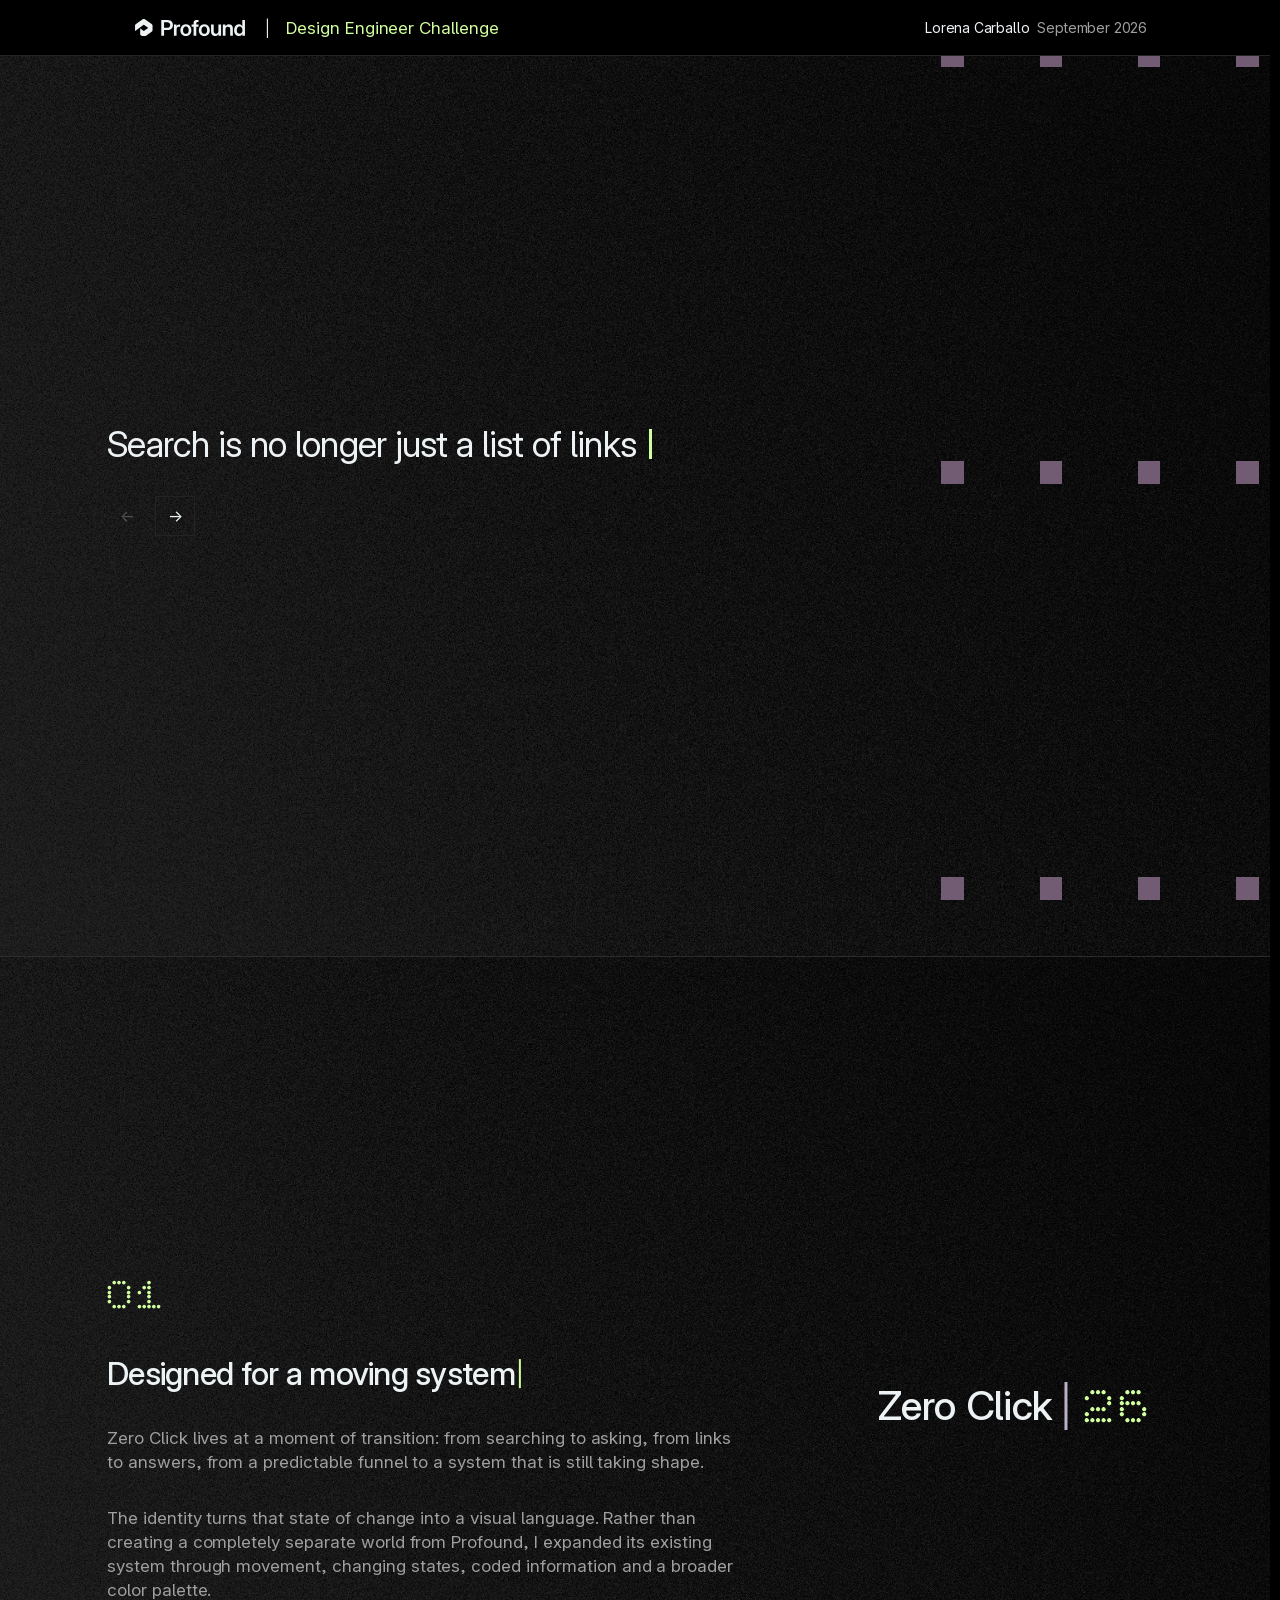
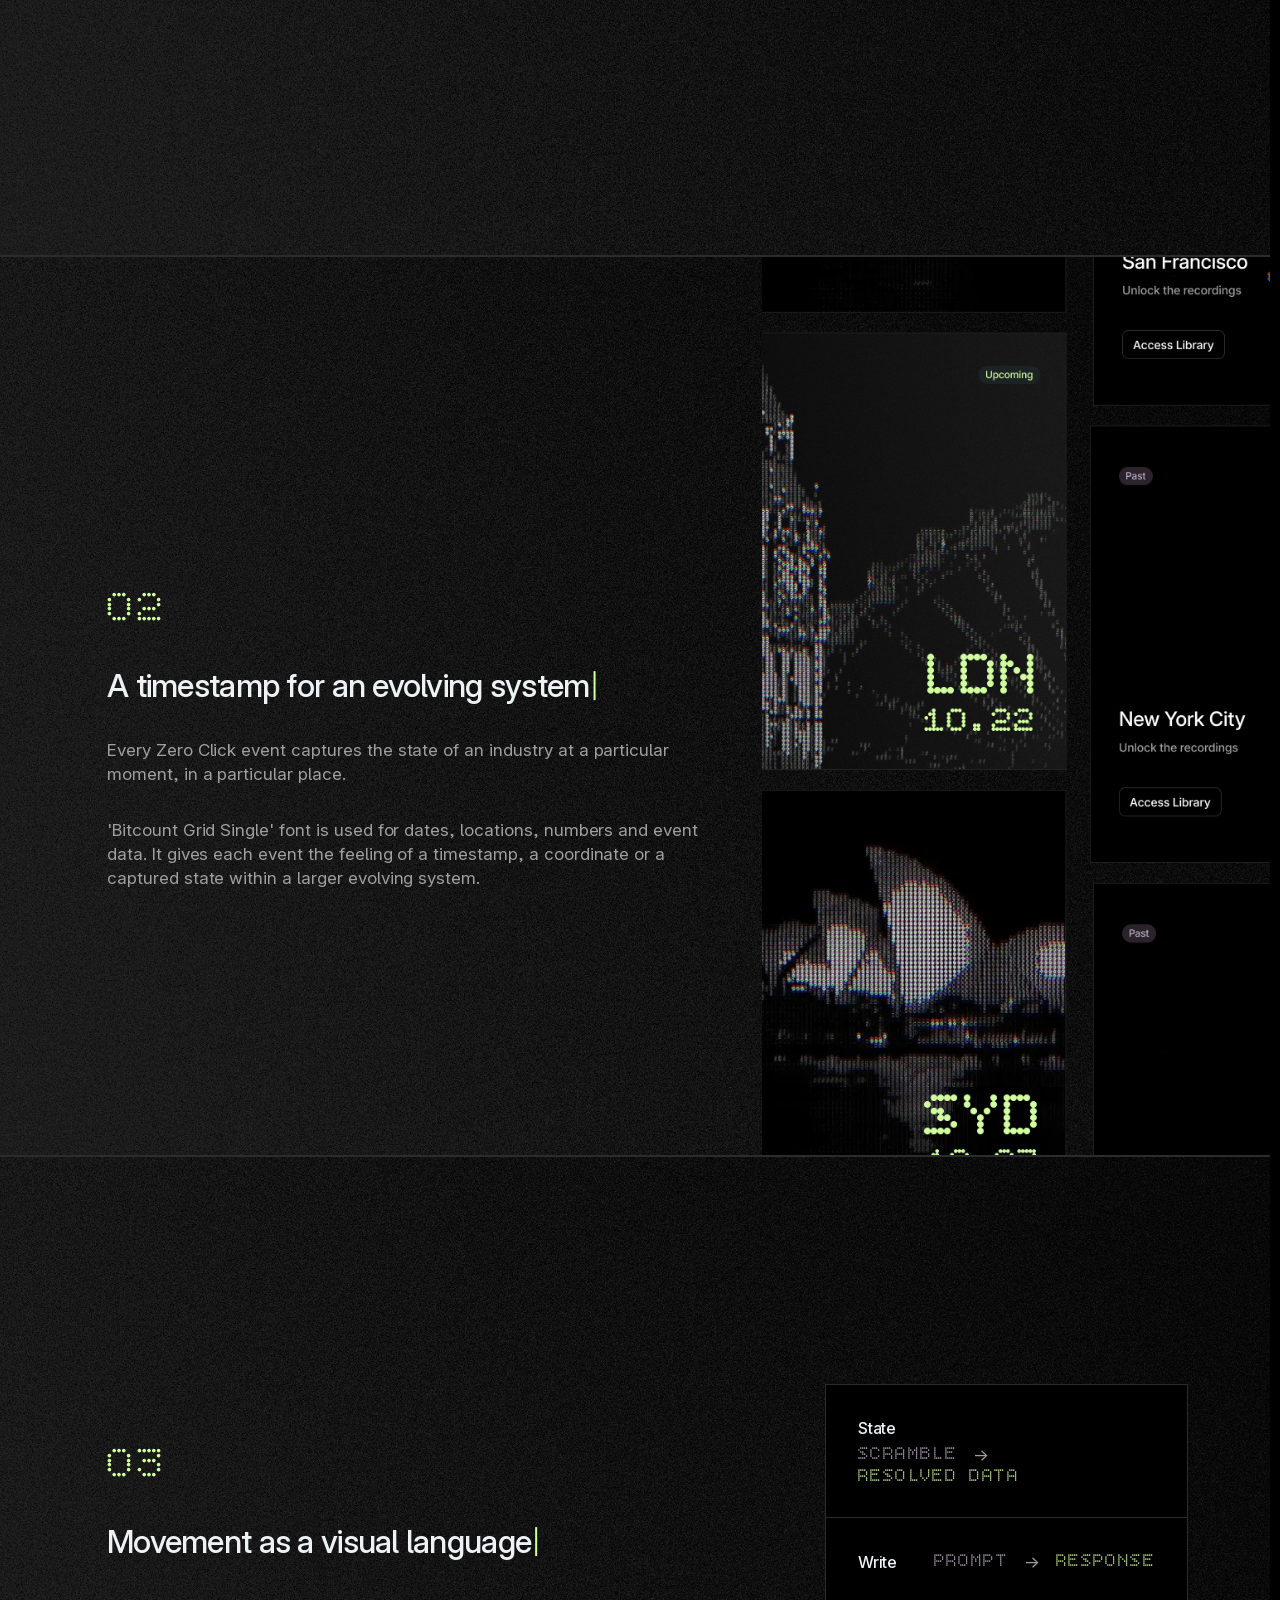
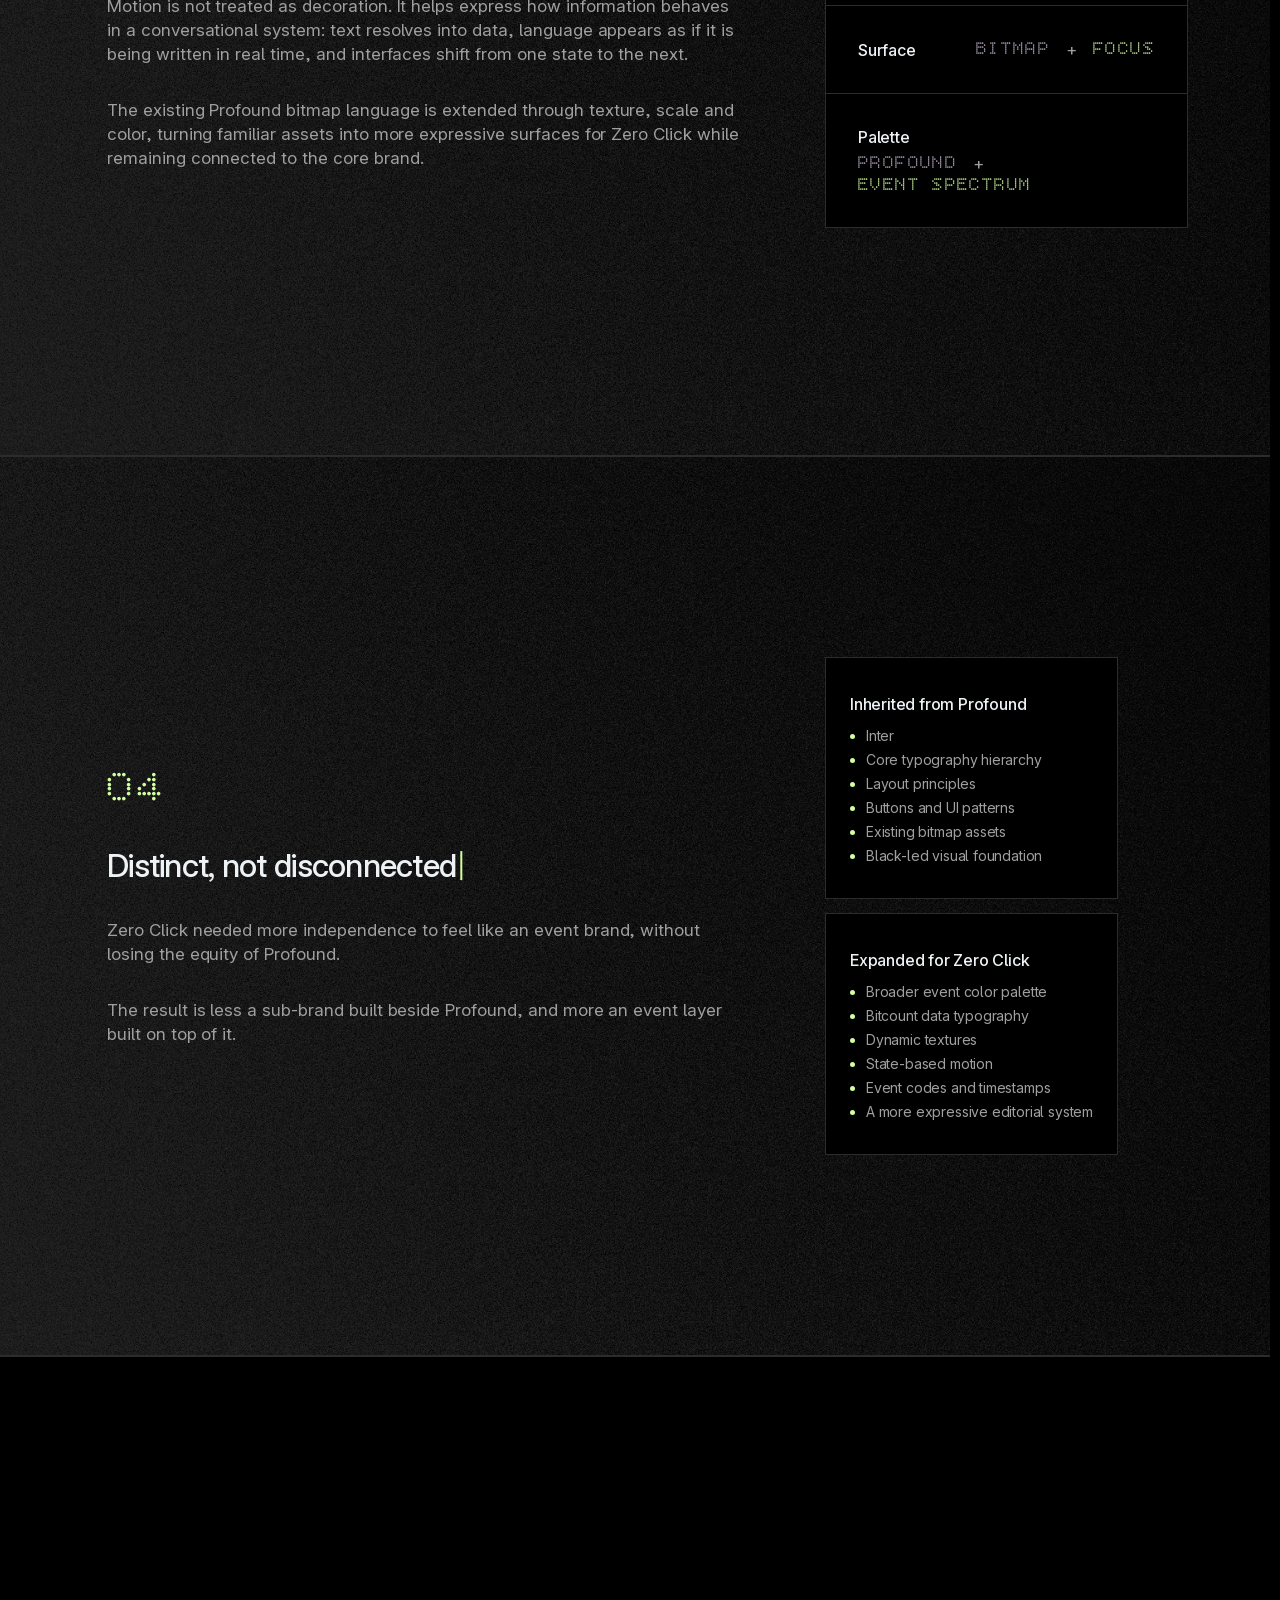
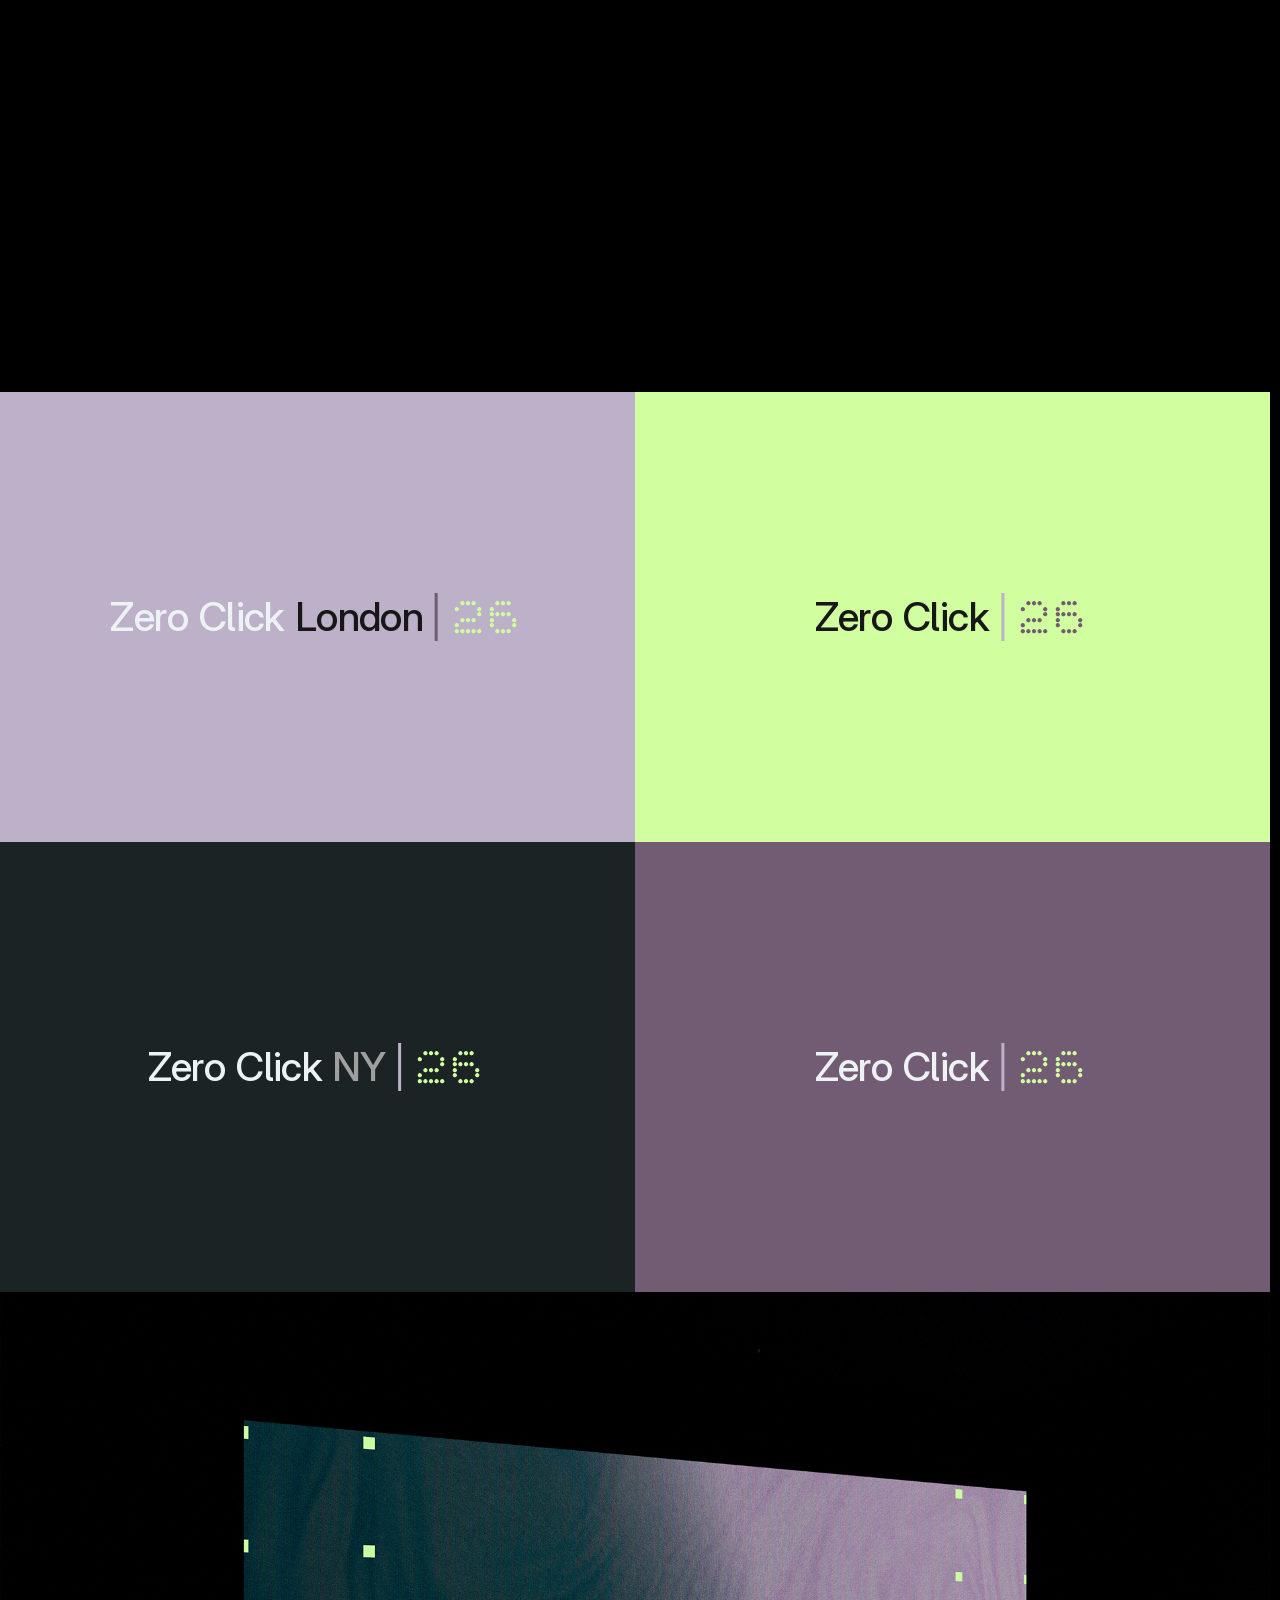
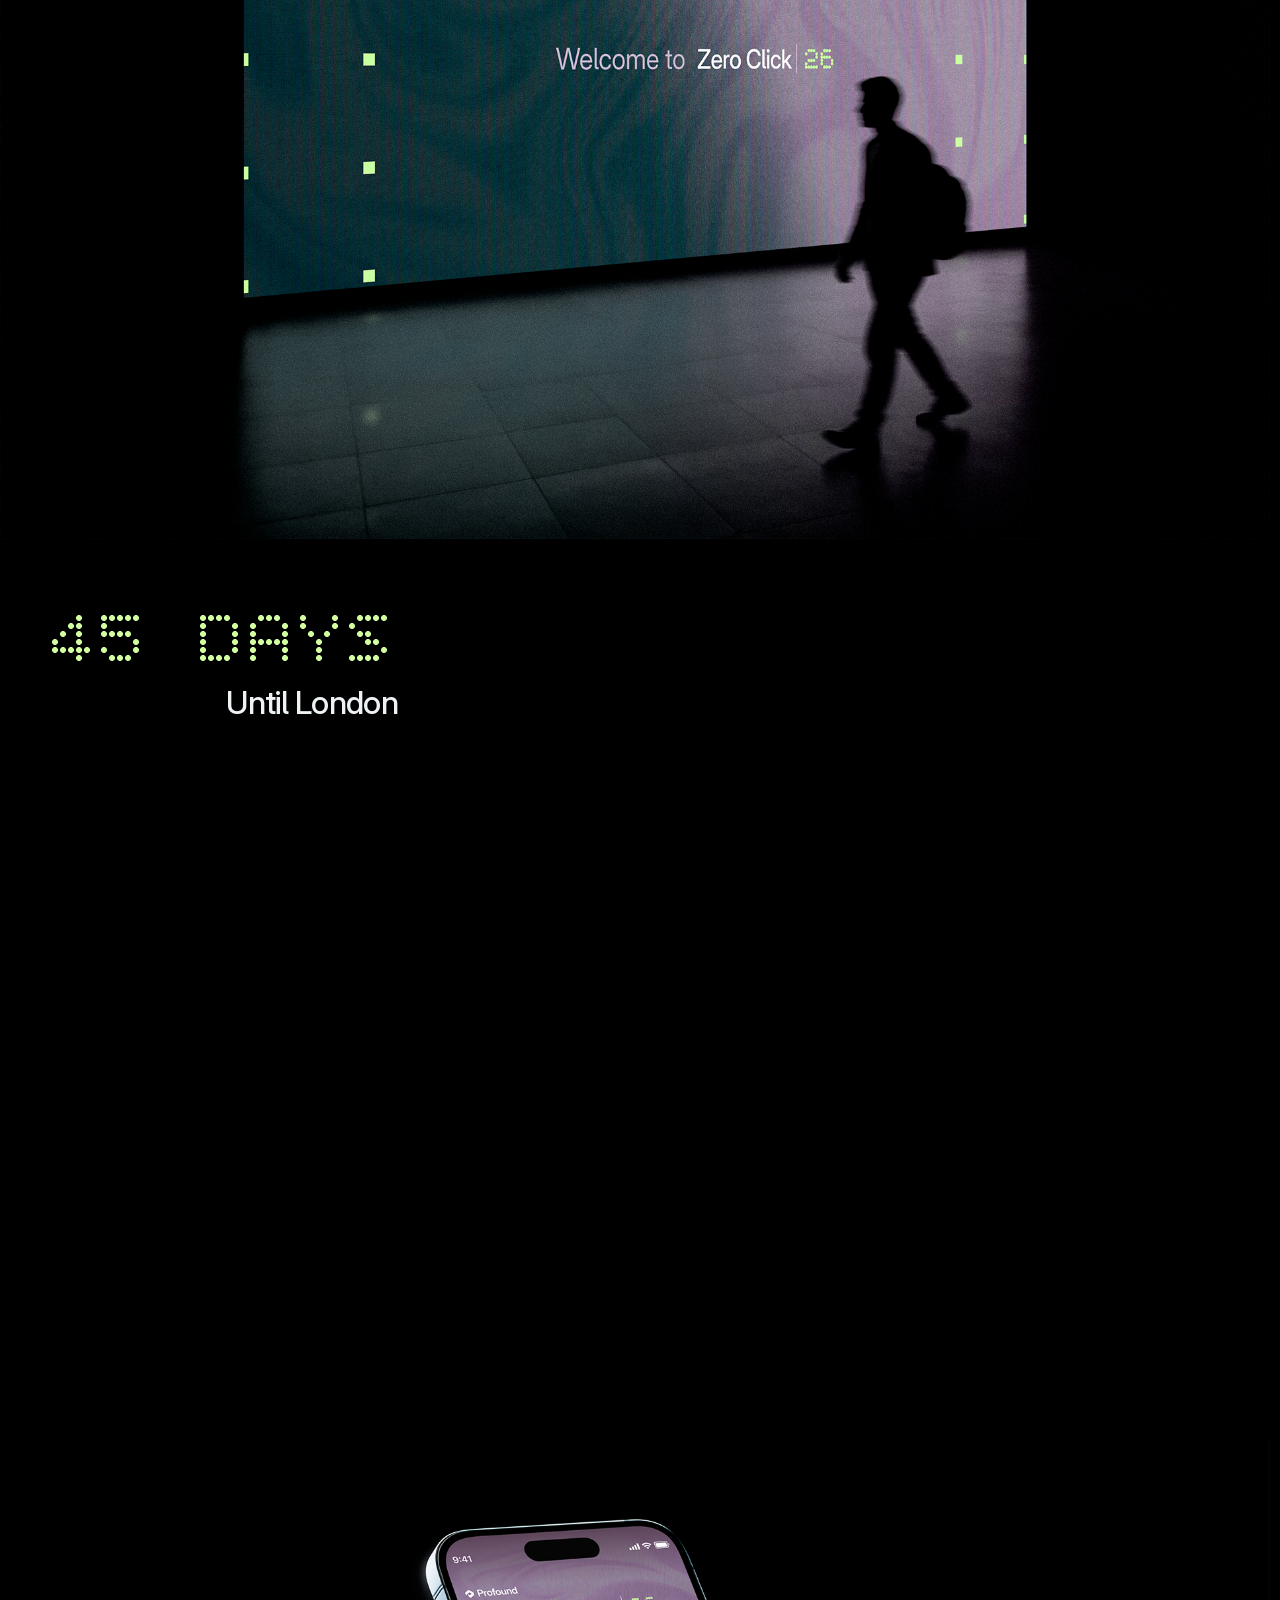
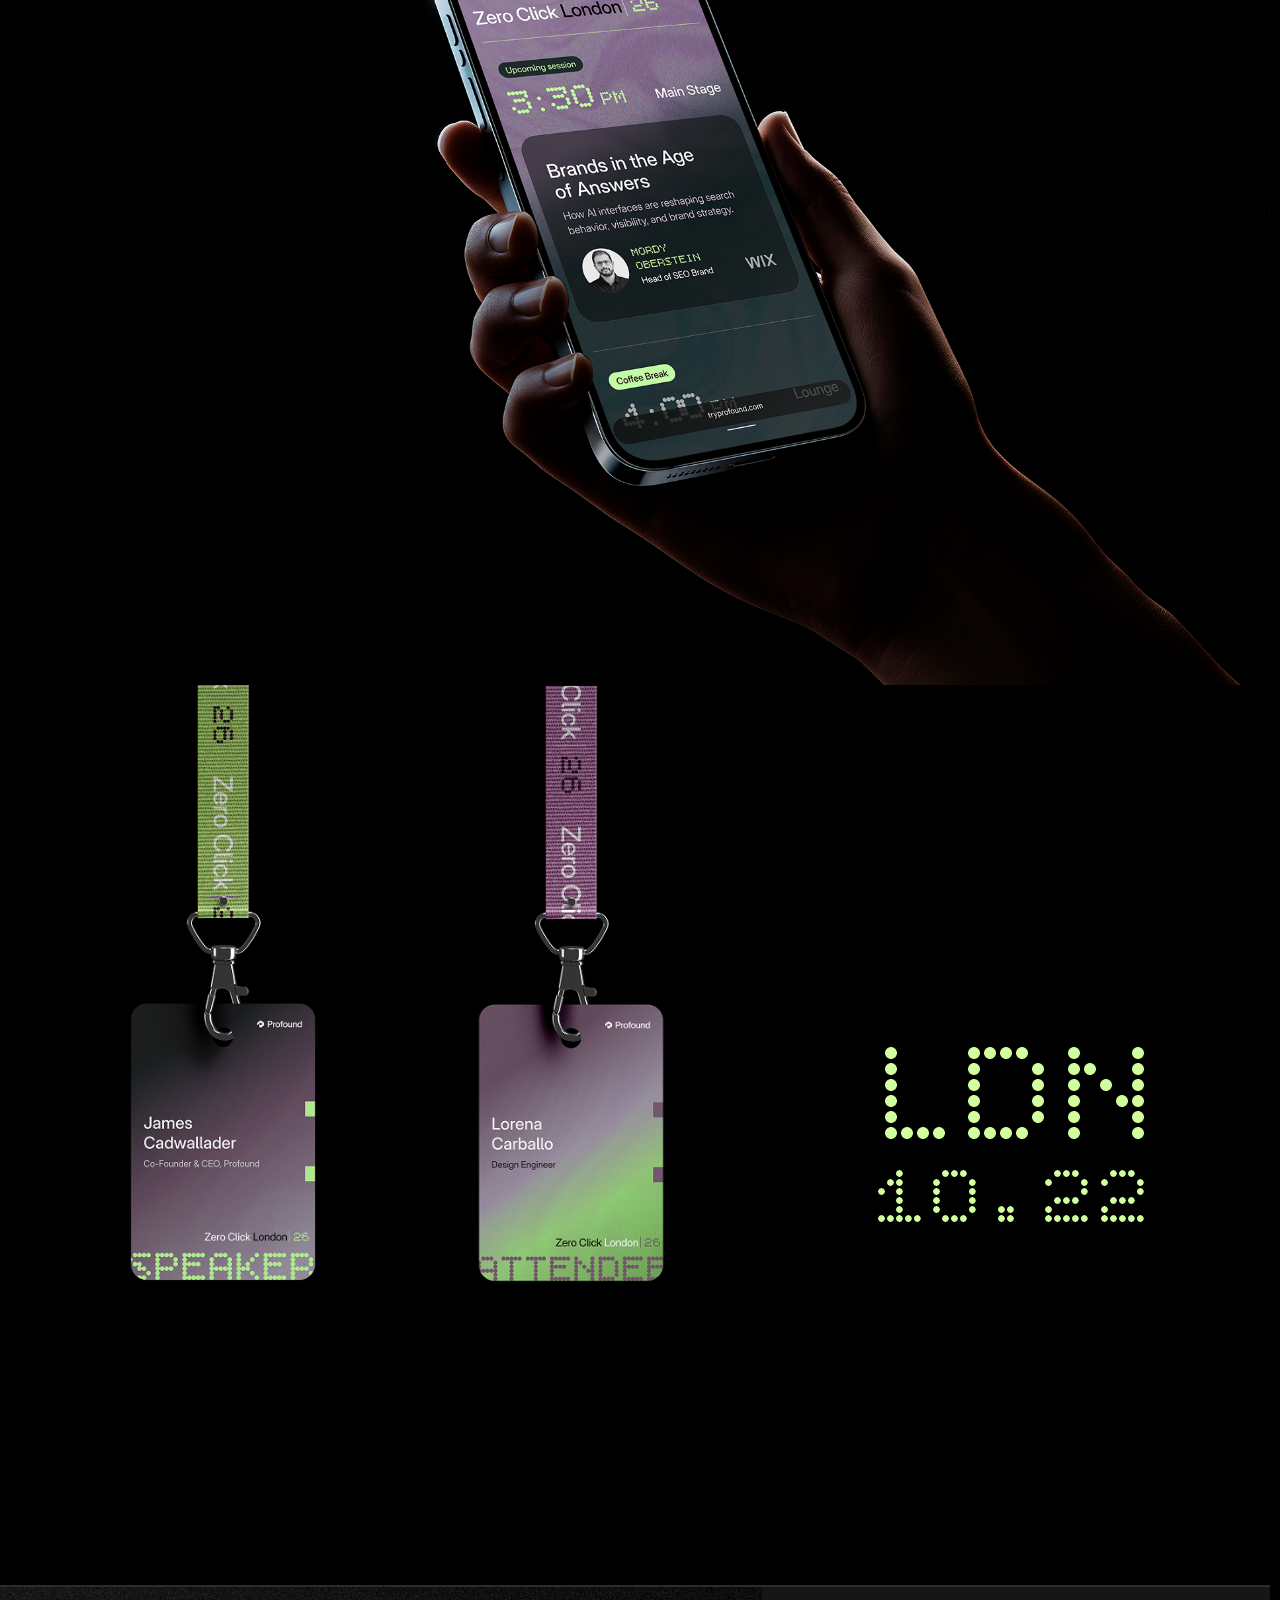
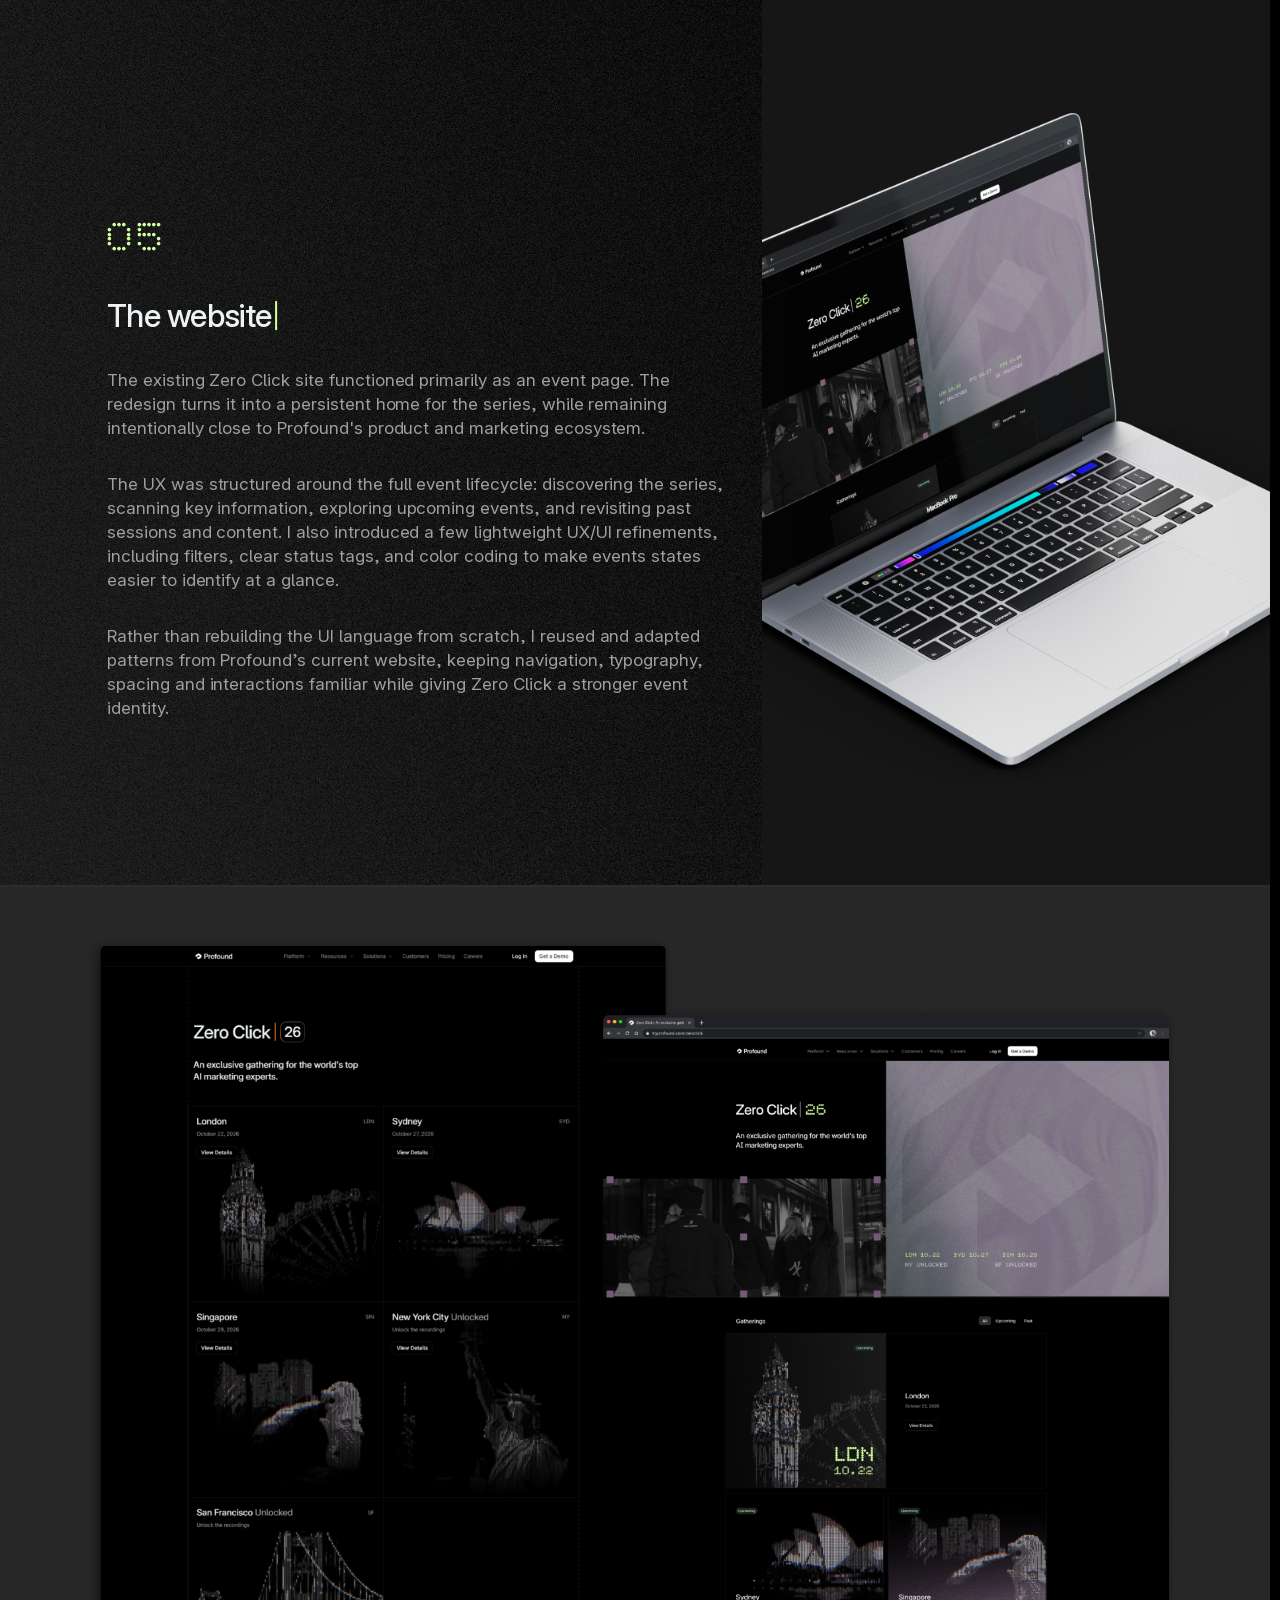
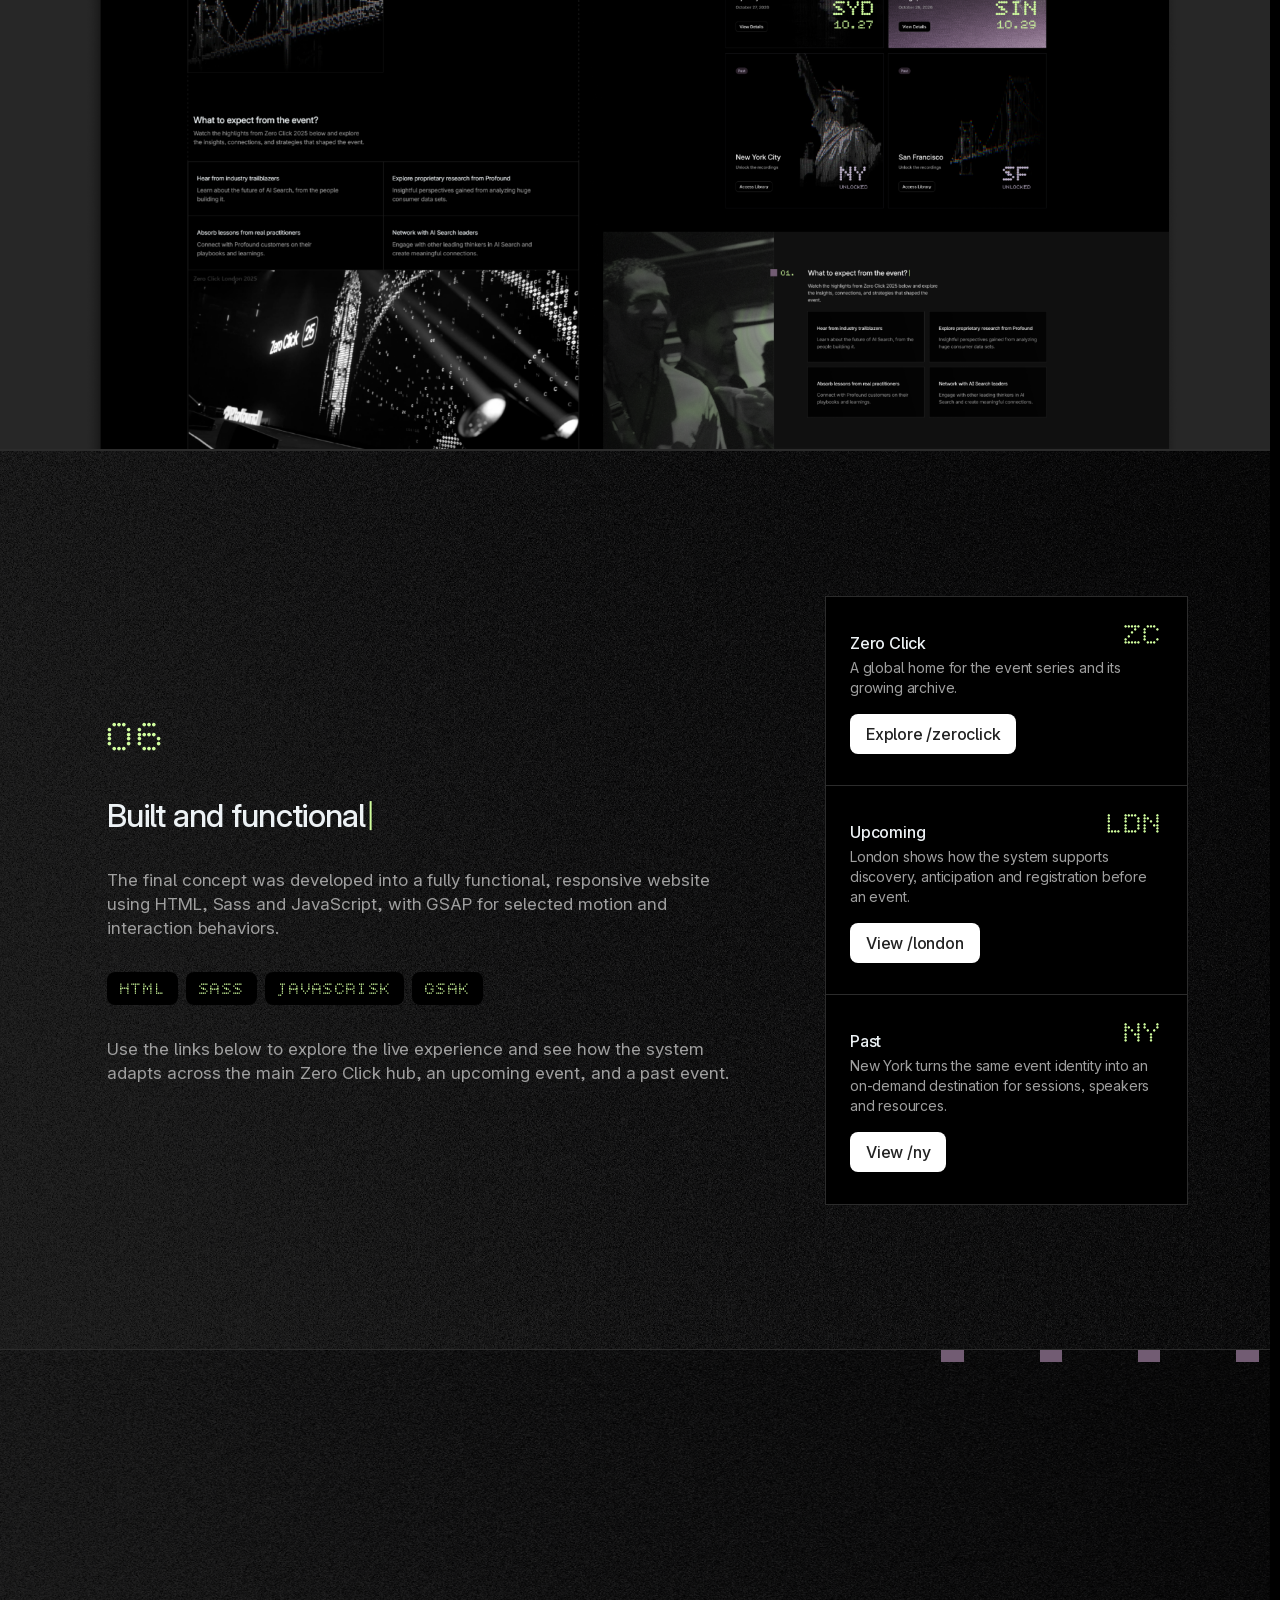
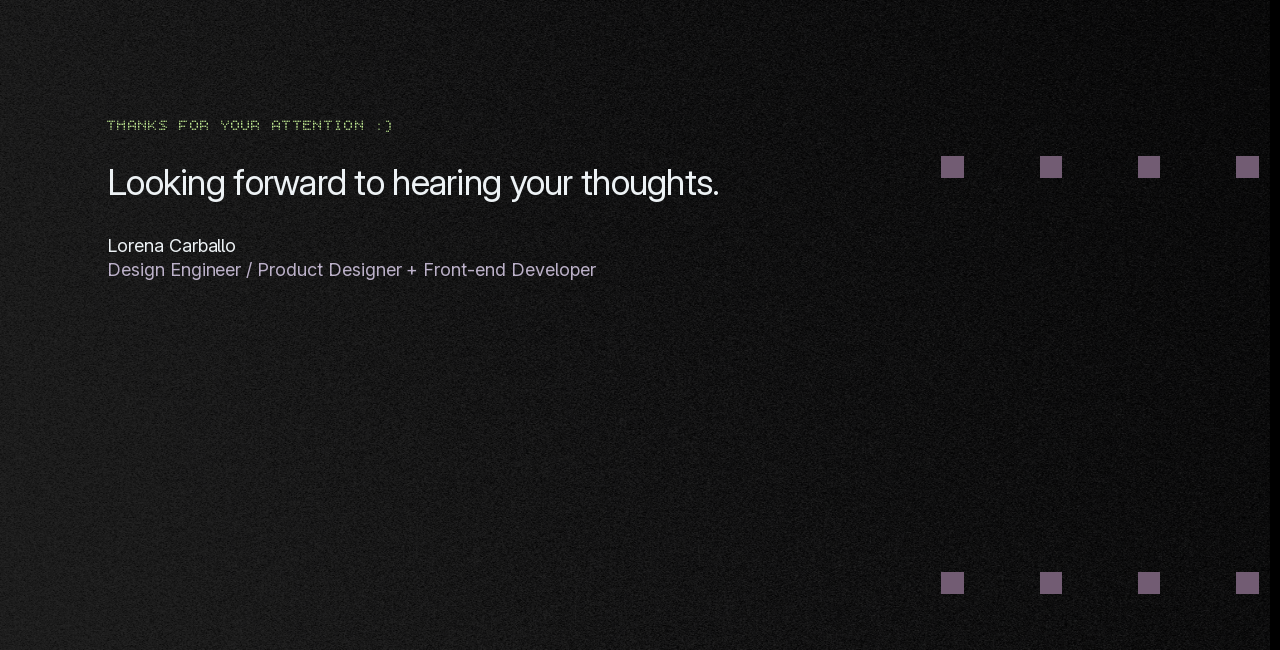
==== commit f26119e0: "updating website text" ====
--- a/index.html
+++ b/index.html
@@ -508,13 +508,13 @@
                             <span class="challenge-slide__number text-identity text-zc-accent js-scramble" data-text="05" data-time="700">05</span>
                             <h2 class="challenge-slide__title text-h3 text-pretty text-white js-typewriter" data-type-speed="18" data-type-delay="150">The website</h2>
                             <p class="challenge-slide__text text-paragraph-medium text-secondary animation--in bottom-up">
-                                Then I brought the system back into Profound.
-                            </p>
-                            <p class="challenge-slide__text text-paragraph-medium text-secondary animation--in bottom-up">
                                 The existing Zero Click site functioned primarily as an event page. The redesign turns it into a persistent home for the series, while remaining intentionally close to Profound's product and marketing ecosystem.
                             </p>
                             <p class="challenge-slide__text text-paragraph-medium text-secondary animation--in bottom-up">
-                                Rather than rebuilding the UI language from scratch, I reused and adapted patterns from Profound's current website. This keeps navigation, typography, spacing and interaction behavior familiar, while the Zero Click layer carries the stronger event identity.
+                                The UX was structured around the full event lifecycle: discovering the series, scanning key information, exploring upcoming events, and revisiting past sessions and content. I also introduced a few lightweight UX/UI refinements, including filters, clear status tags, and color coding to make events states easier to identify at a glance.
+                            </p>
+                            <p class="challenge-slide__text text-paragraph-medium text-secondary animation--in bottom-up">
+                                Rather than rebuilding the UI language from scratch, I reused and adapted patterns from Profound’s current website, keeping navigation, typography, spacing and interactions familiar while giving Zero Click a stronger event identity.
                             </p>
                         </div>
                     </div>
--- a/assets/css/styles.css
+++ b/assets/css/styles.css
@@ -4055,6 +4055,7 @@
   align-items: center;
   align-content: center;
   padding: 4rem;
+  z-index: 2;
 }
 @media (orientation: portrait) {
   .challenge-slide__background--content {
